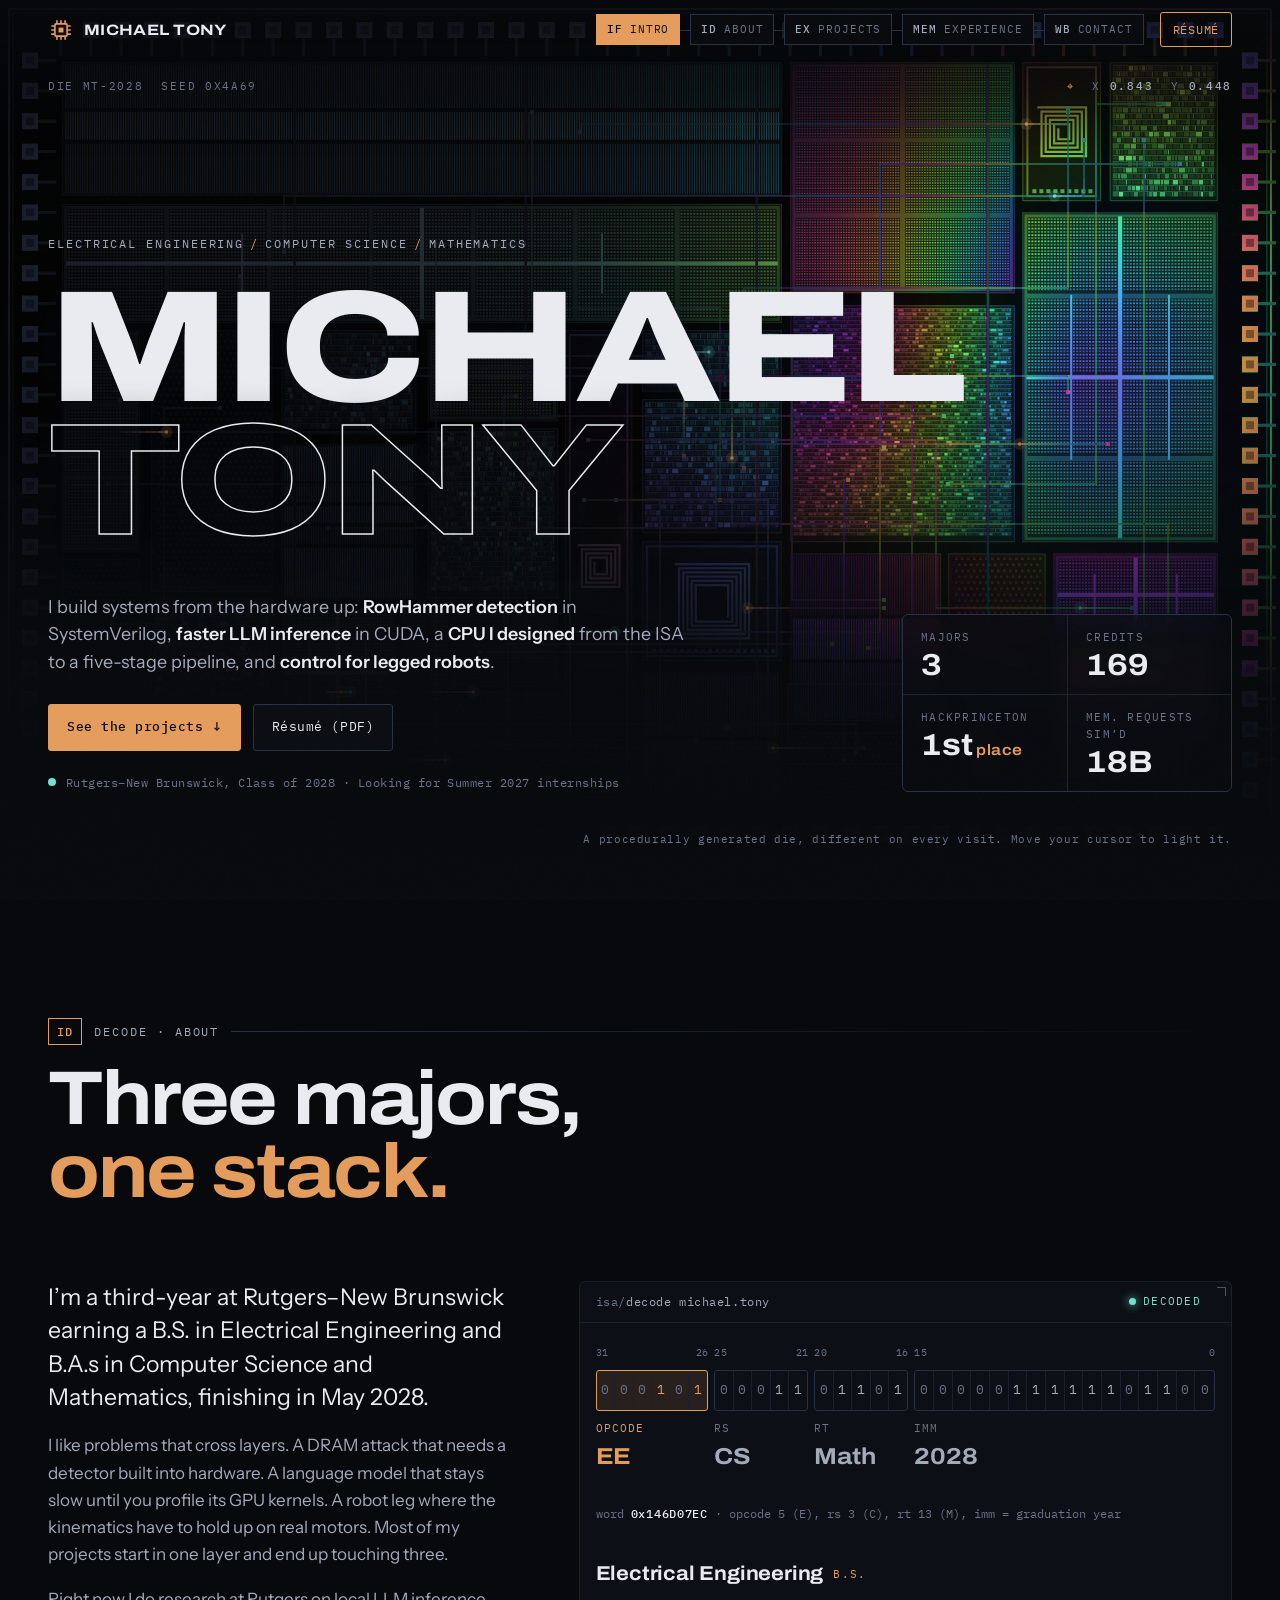
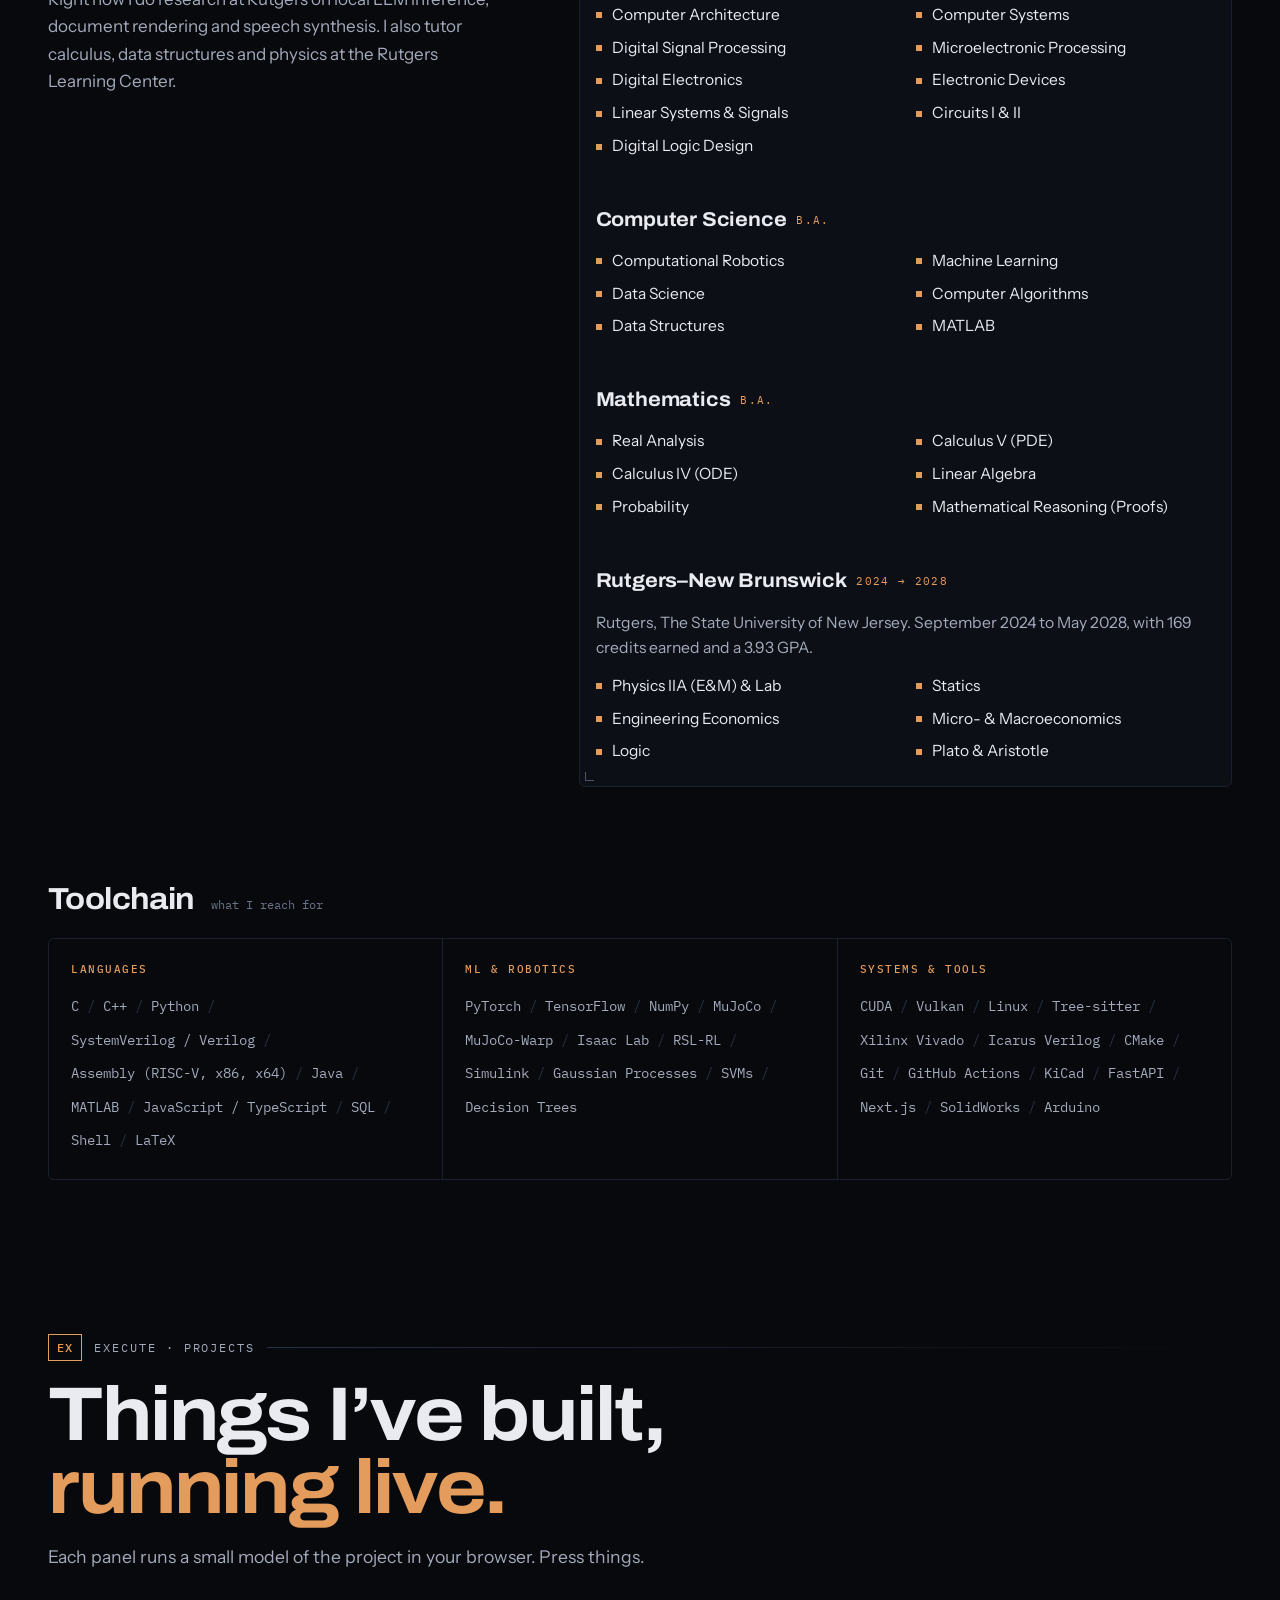
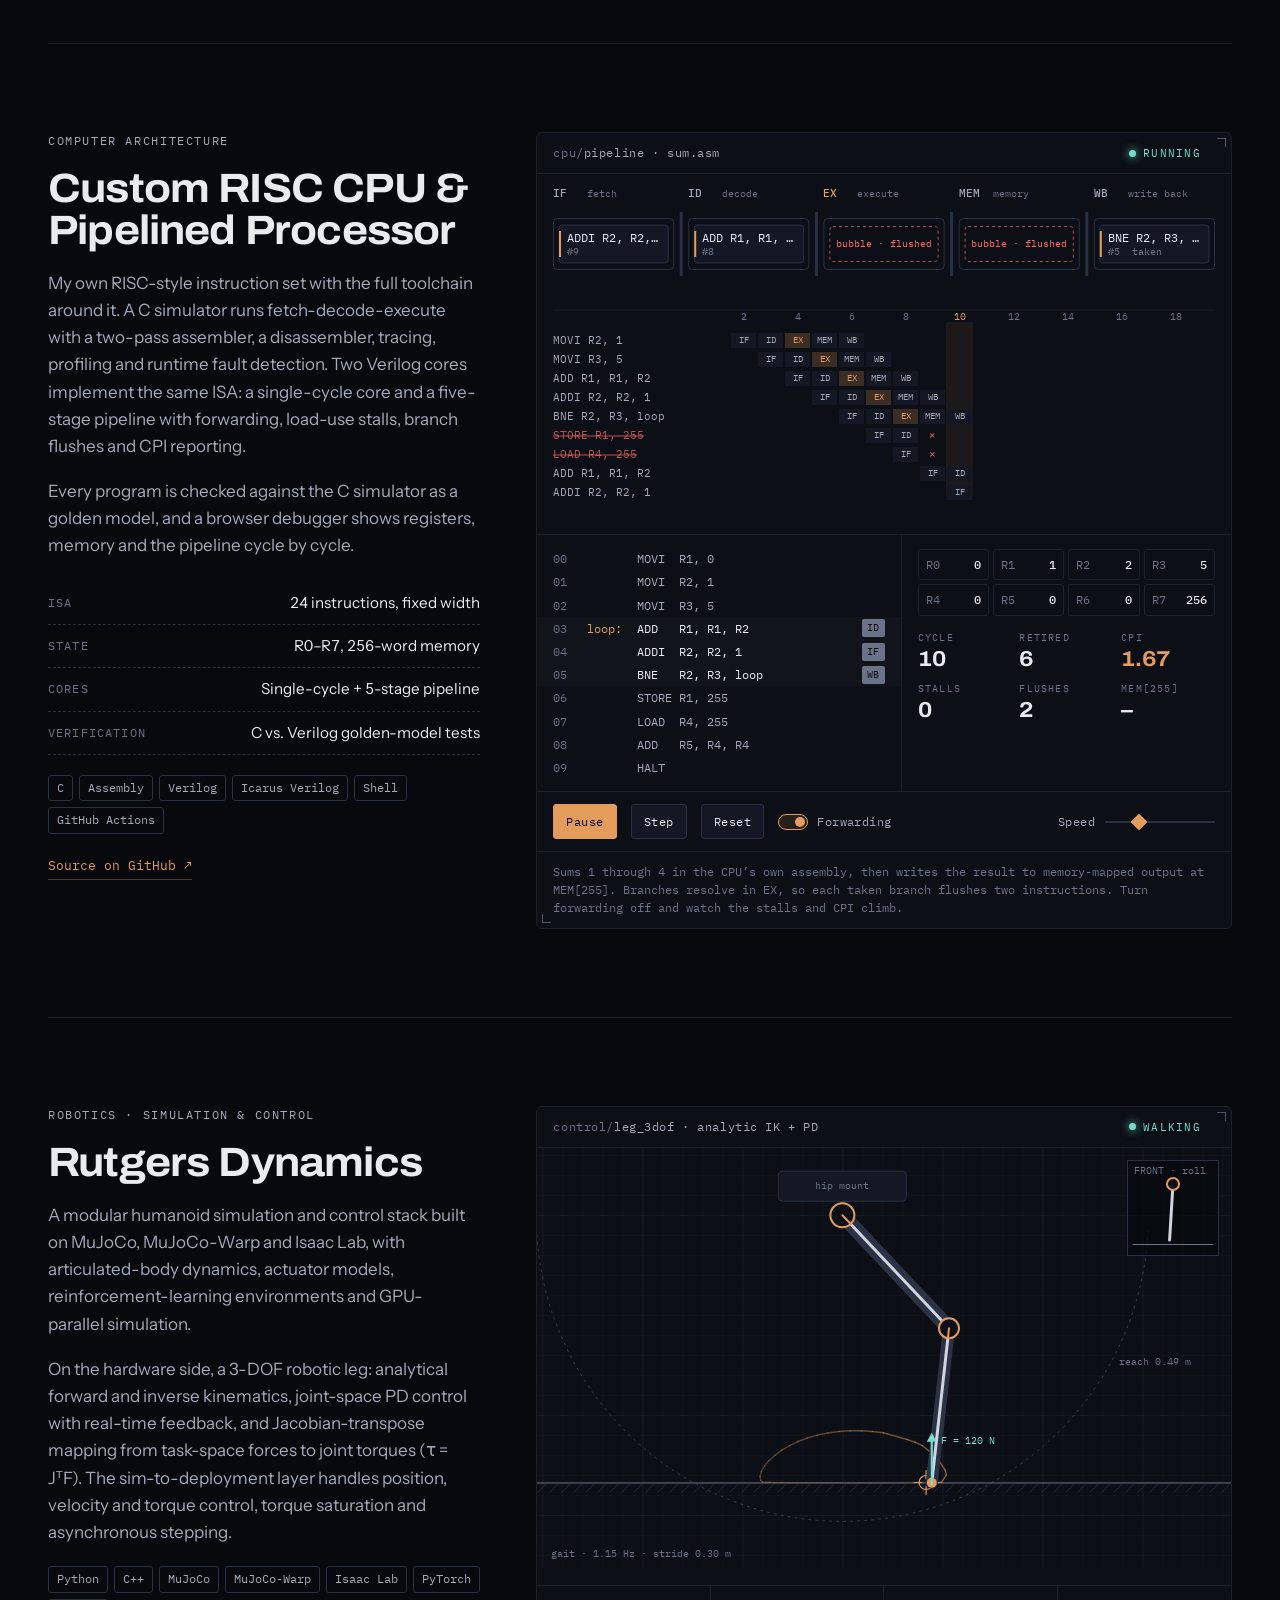
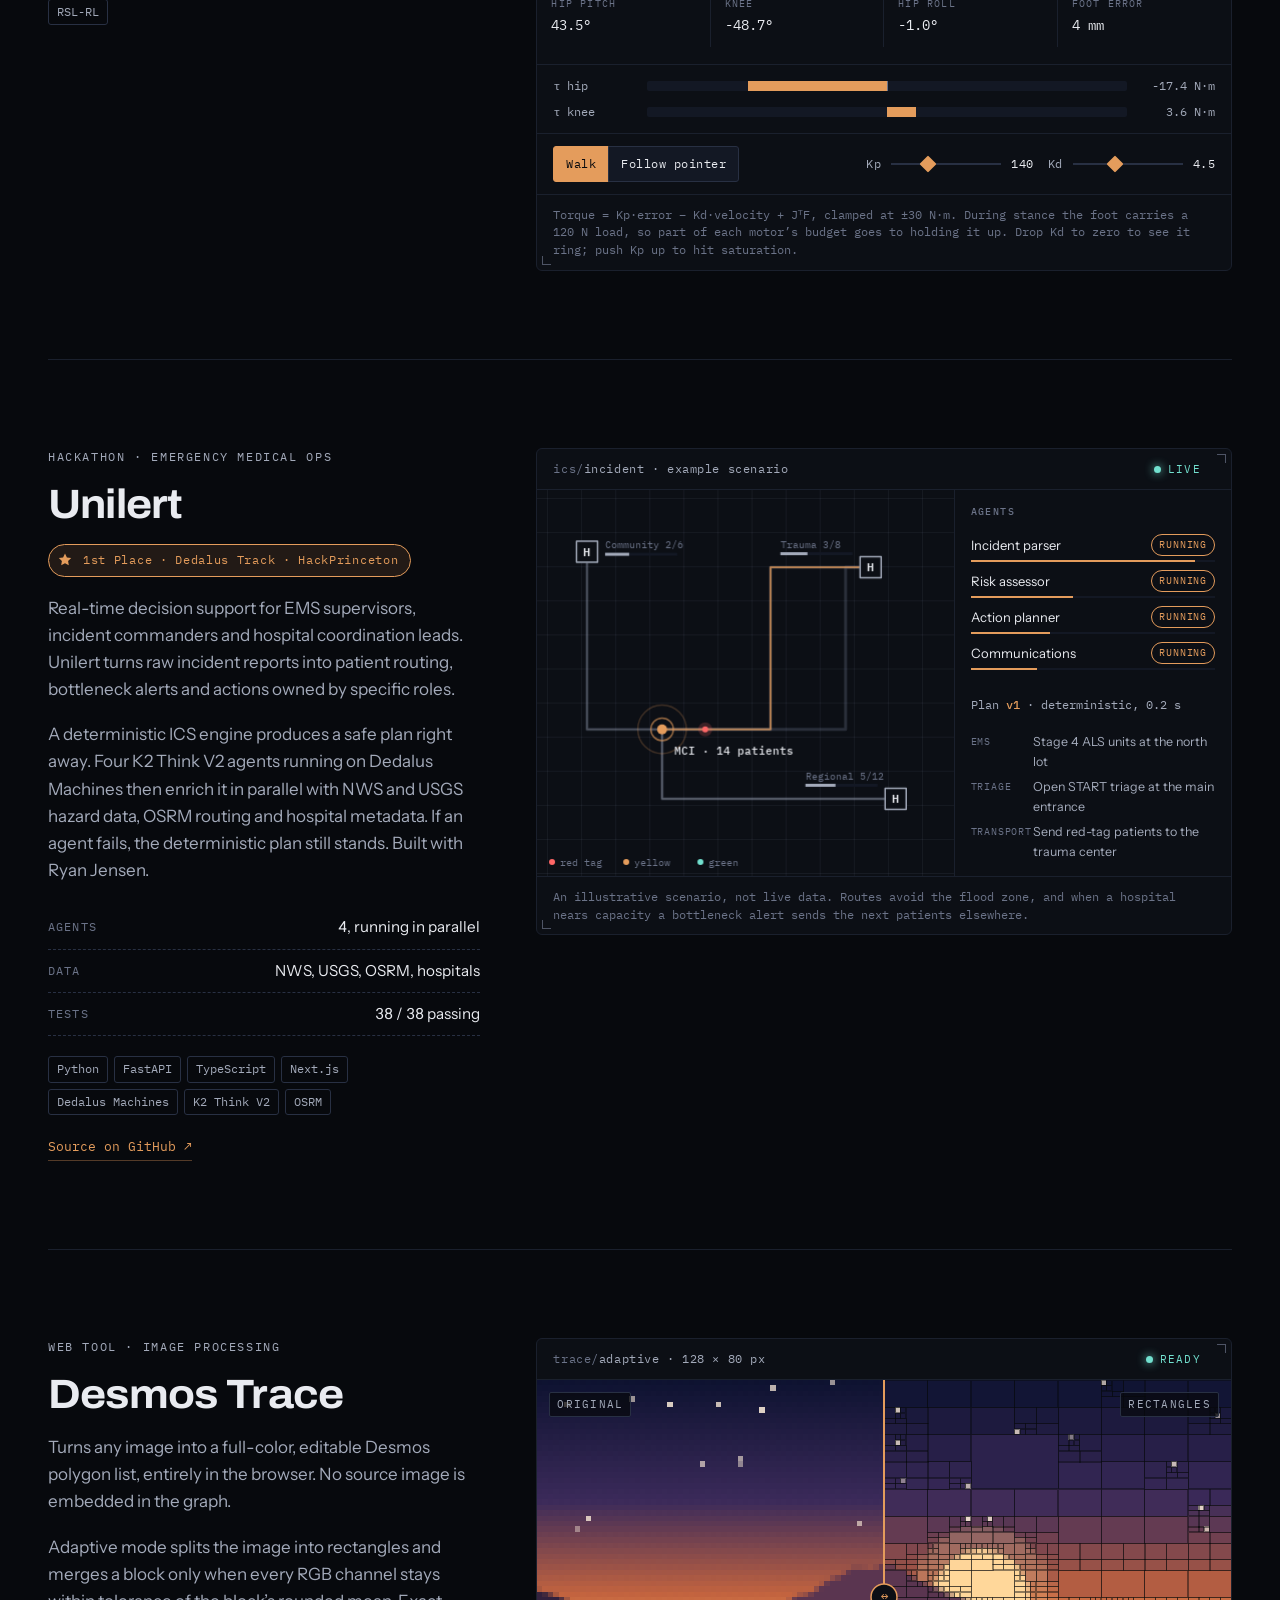
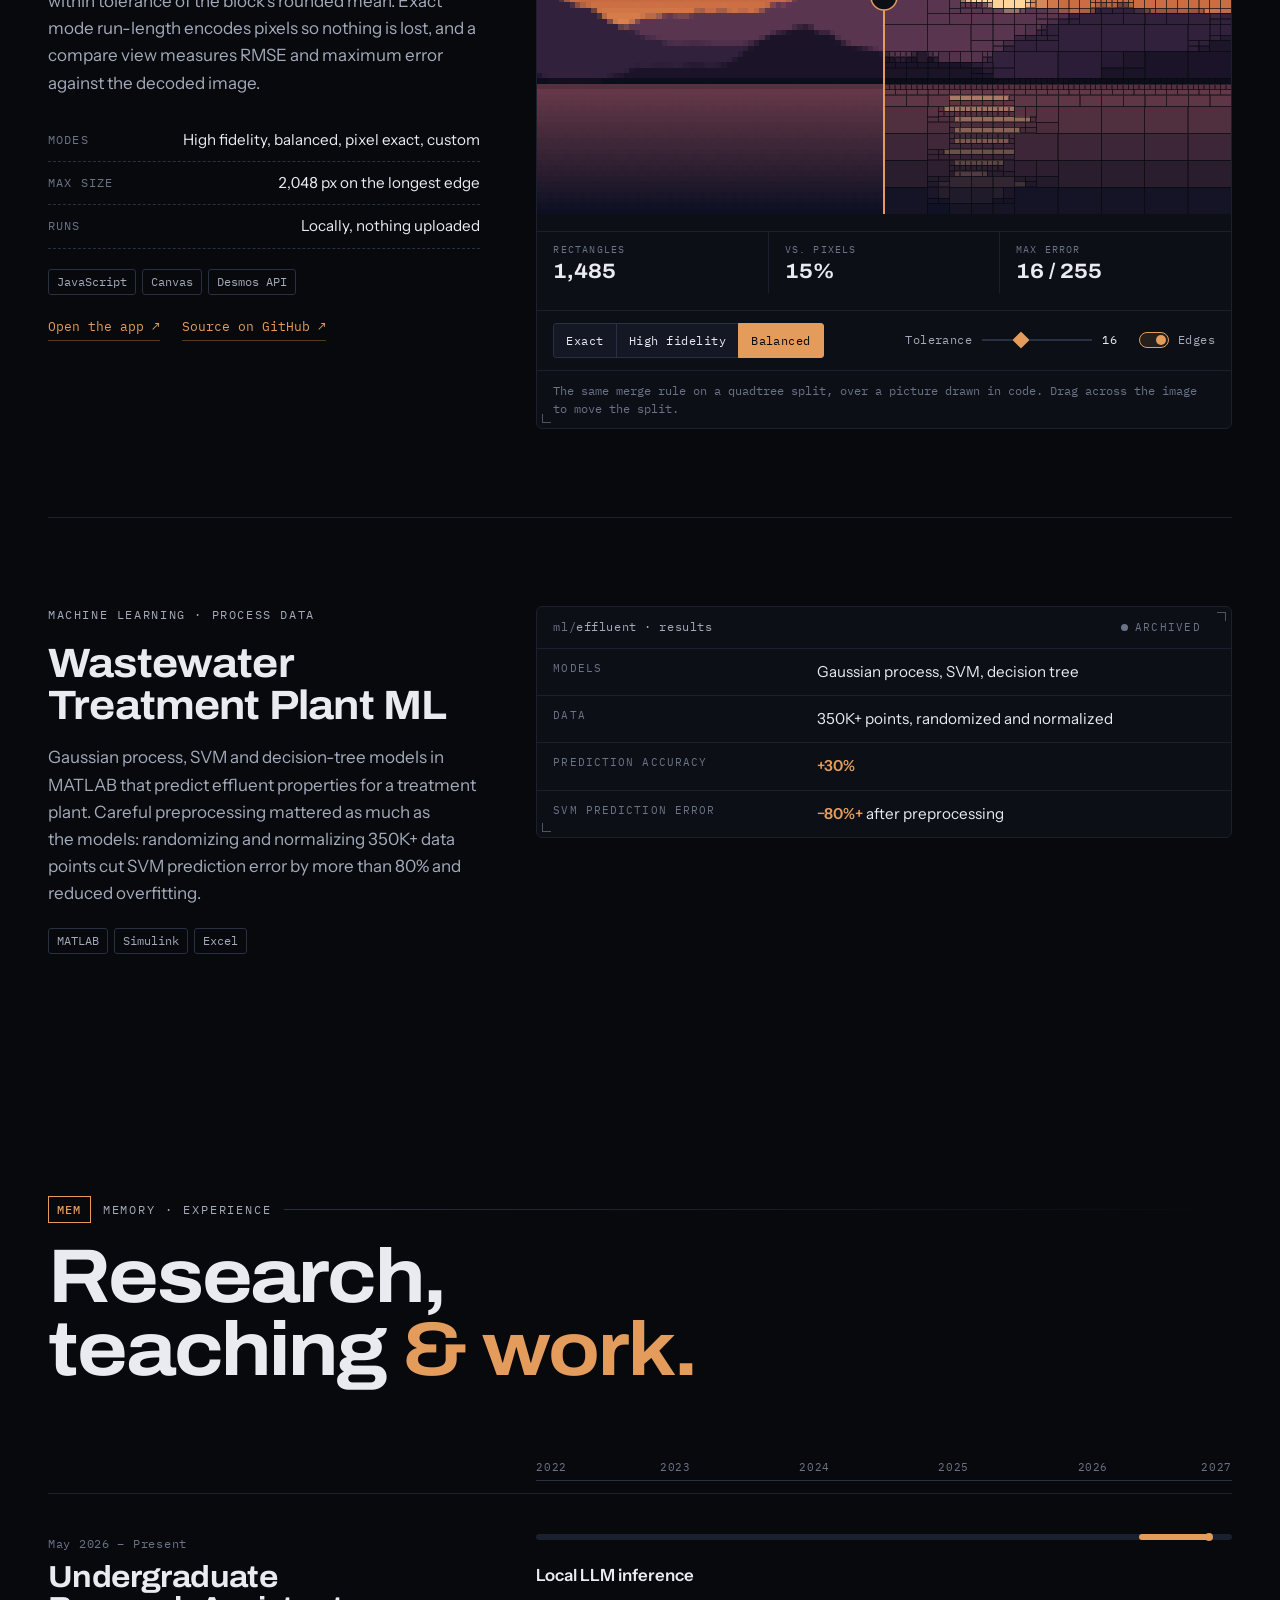
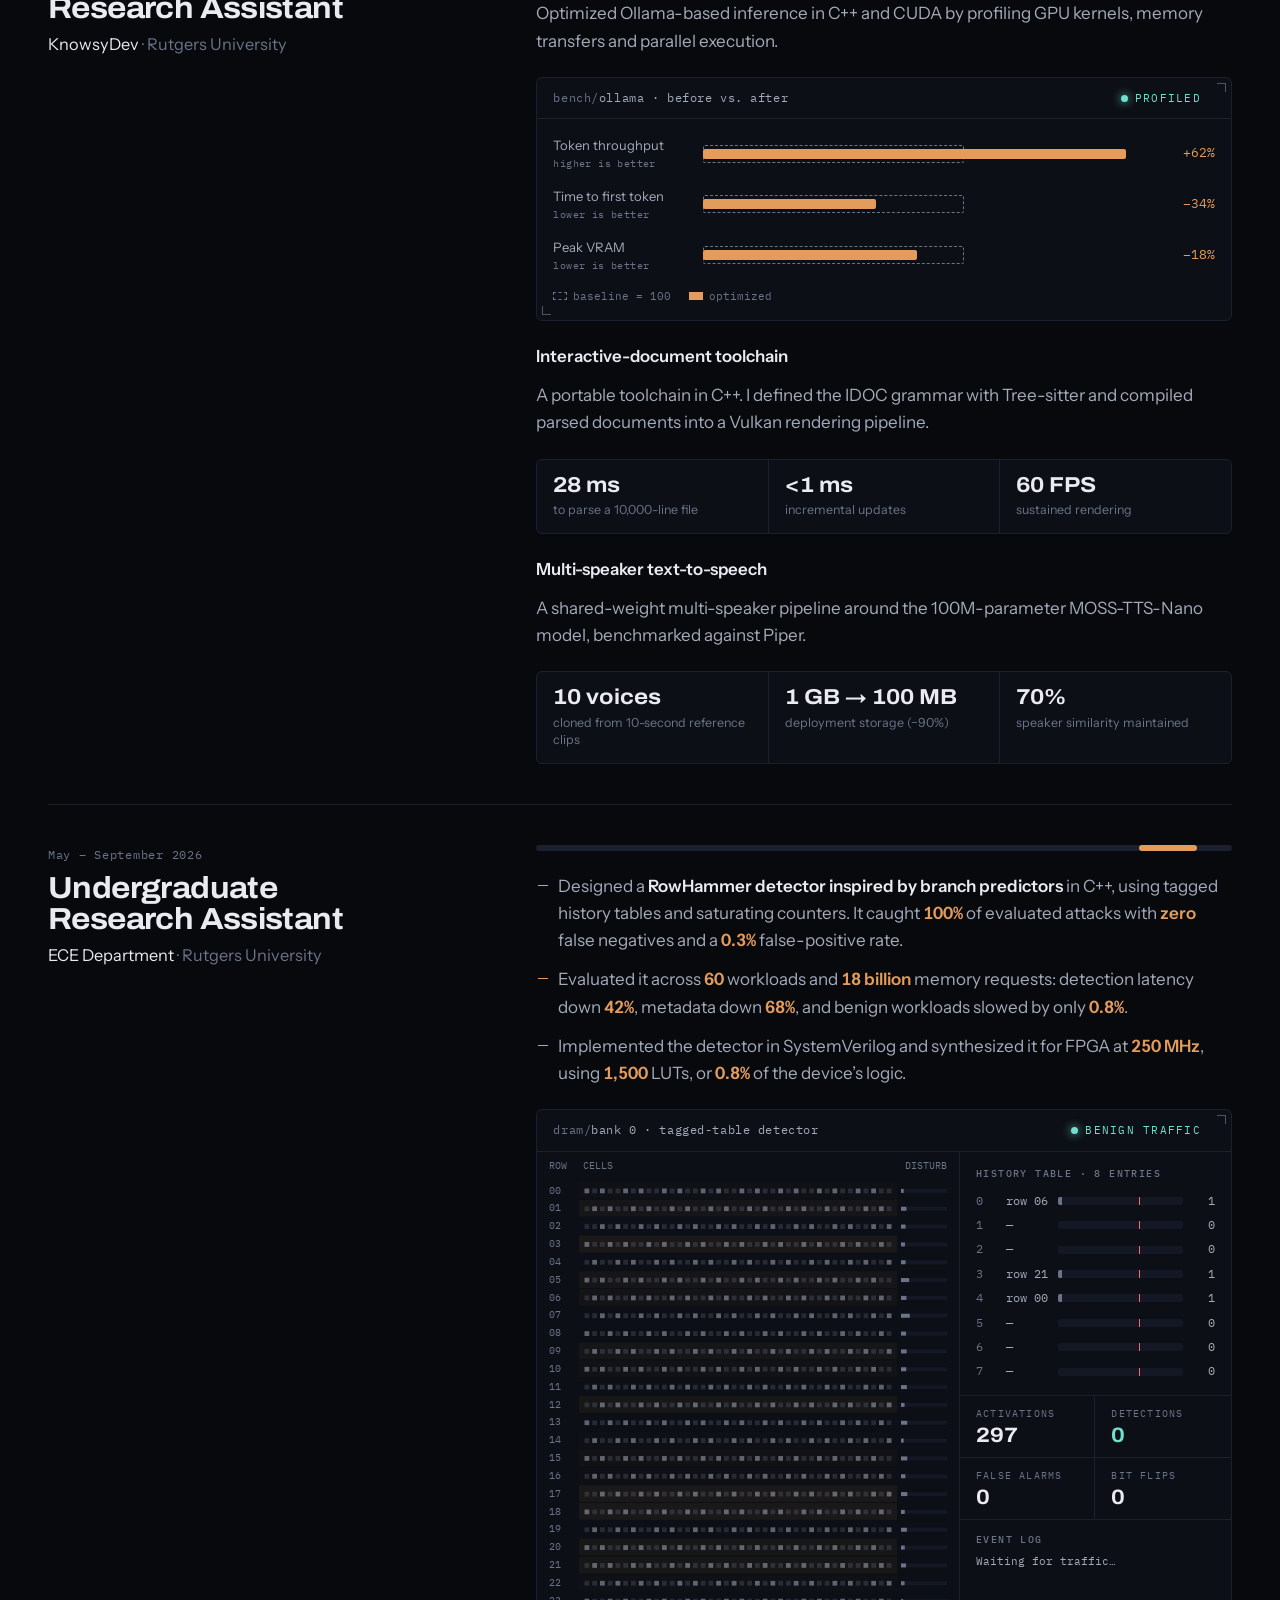
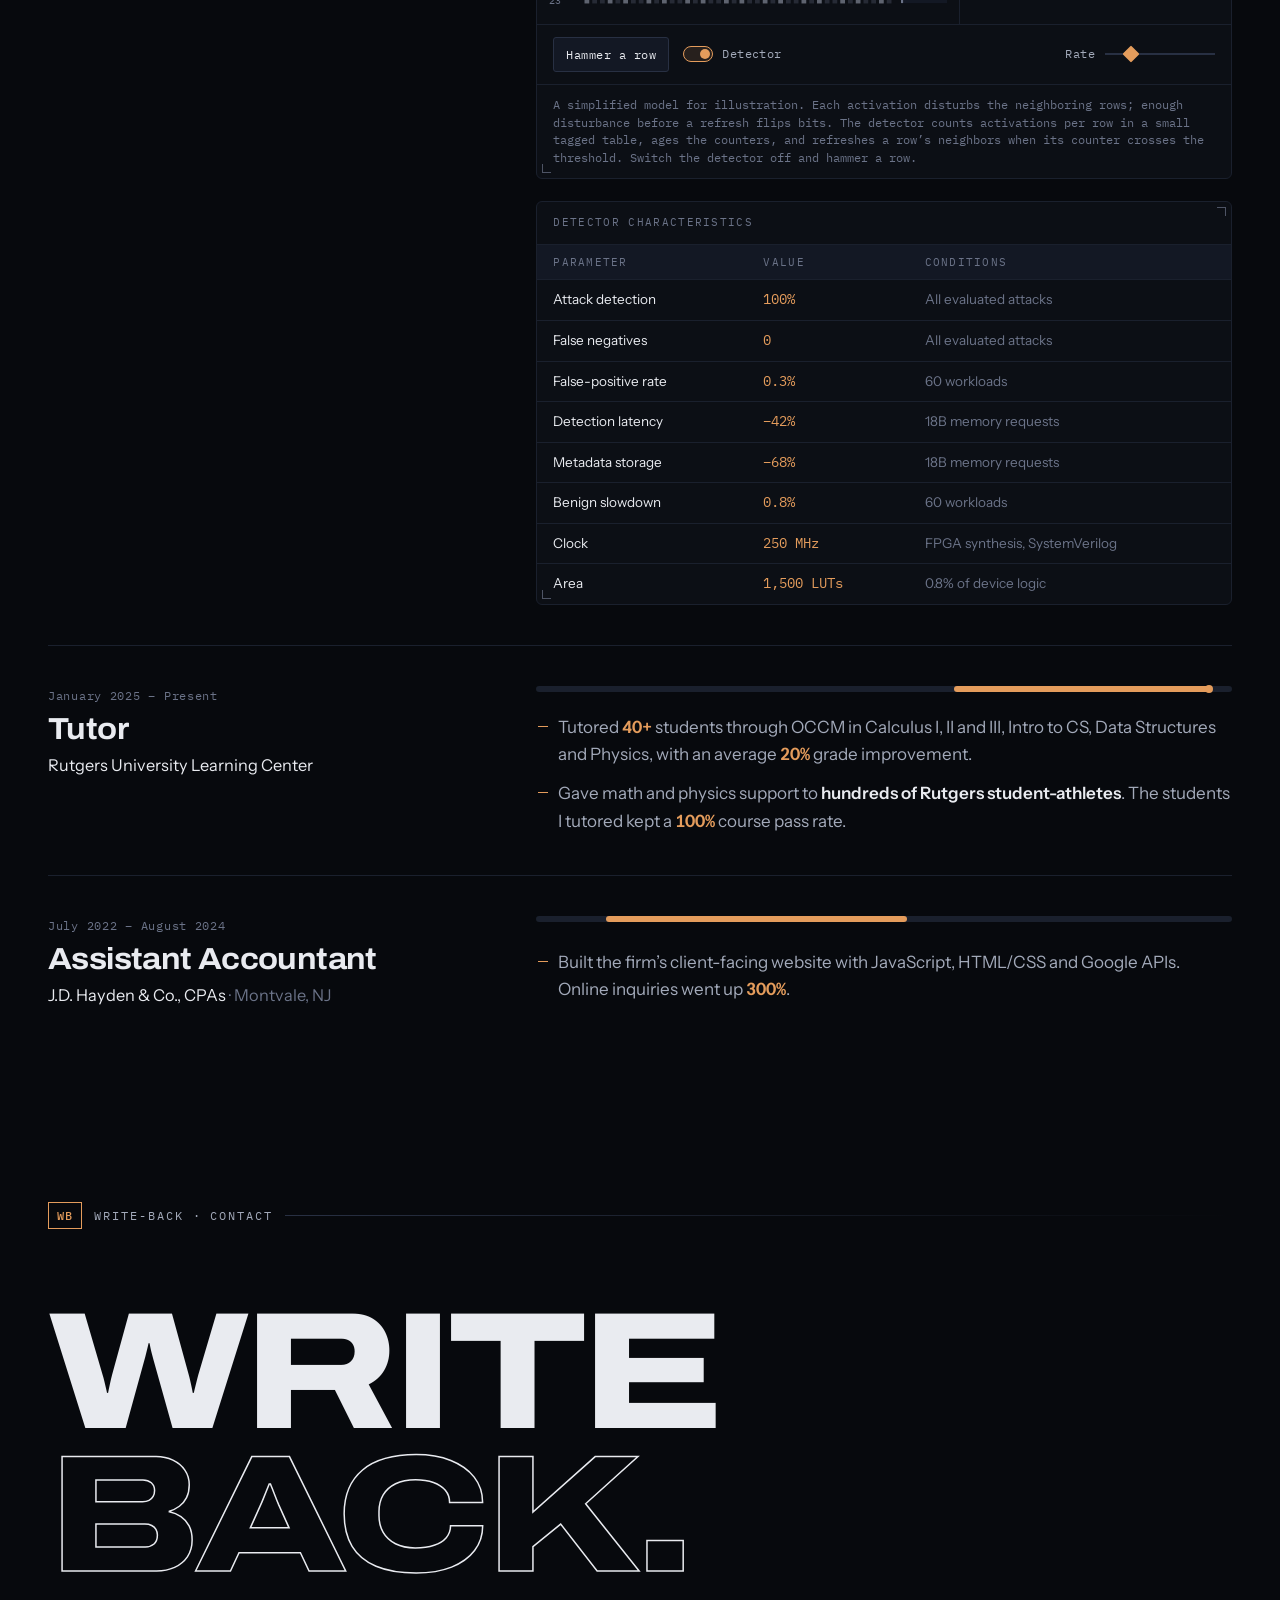
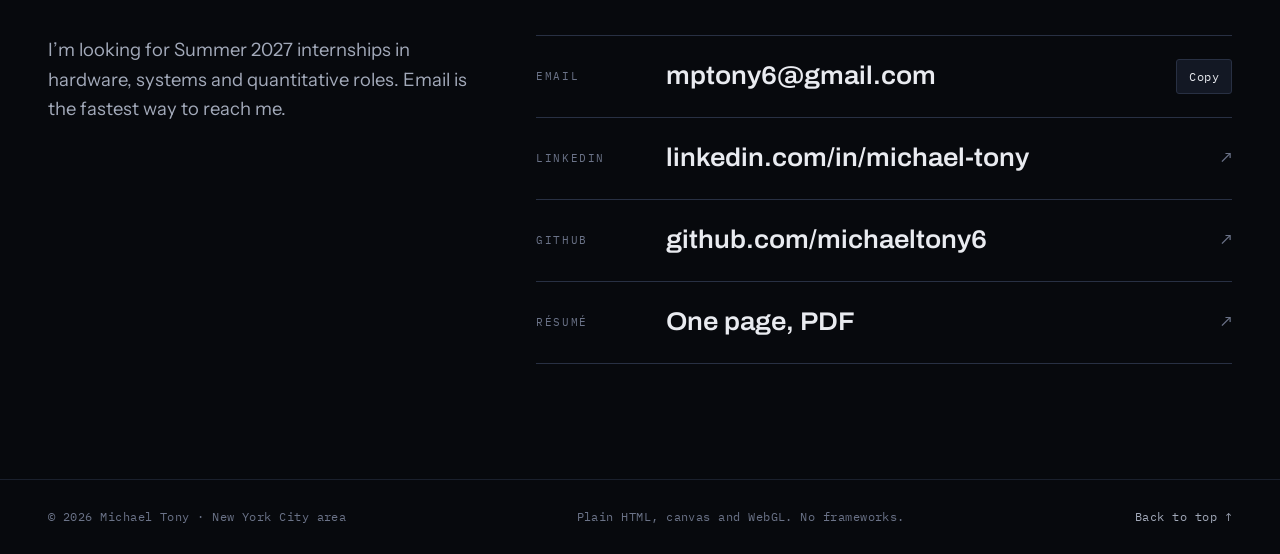
==== index.html @ 7f9f62dd "Personal project site Pipeline-themed portfolio with live in-browser demos: WebGL die-shot hero, fiv" ====
<!doctype html>
<html lang="en">
<head>
<meta charset="utf-8">
<meta name="viewport" content="width=device-width, initial-scale=1, viewport-fit=cover">
<title>Michael Tony</title>
<meta name="description" content="Michael Tony studies Electrical Engineering, Computer Science and Mathematics at Rutgers–New Brunswick. Hardware security, GPU inference, CPU design and robotics projects.">
<meta name="theme-color" content="#07090d">
<meta property="og:title" content="Michael Tony">
<meta property="og:description" content="EE + CS + Math at Rutgers–New Brunswick. Hardware, systems, ML and robotics projects, running live in the browser.">
<link rel="icon" href="data:image/svg+xml,%3Csvg xmlns='http://www.w3.org/2000/svg' viewBox='0 0 32 32'%3E%3Crect width='32' height='32' rx='6' fill='%2307090d'/%3E%3Cpath d='M4 11h4M4 16h4M4 21h4M24 11h4M24 16h4M24 21h4M11 4v4M16 4v4M21 4v4M11 24v4M16 24v4M21 24v4' stroke='%23e49c5c' stroke-width='2'/%3E%3Crect x='8.5' y='8.5' width='15' height='15' rx='1.5' fill='none' stroke='%23e49c5c' stroke-width='2'/%3E%3Crect x='13' y='13' width='6' height='6' fill='%23e49c5c'/%3E%3C/svg%3E">
<link rel="preconnect" href="https://fonts.googleapis.com">
<link rel="preconnect" href="https://fonts.gstatic.com" crossorigin>
<link rel="stylesheet" href="https://fonts.googleapis.com/css2?family=Archivo:wdth,wght@62..125,100..900&family=IBM+Plex+Mono:wght@400;500&family=Instrument+Sans:wght@400..700&display=swap">
<link rel="stylesheet" href="css/site.css">
</head>
<body>
<a class="skip" href="#main">Skip to content</a>

<header class="nav" id="nav">
  <a class="brand" href="#fetch" aria-label="Michael Tony, back to top">
    <svg viewBox="0 0 32 32" aria-hidden="true"><path d="M4 11h4M4 16h4M4 21h4M24 11h4M24 16h4M24 21h4M11 4v4M16 4v4M21 4v4M11 24v4M16 24v4M21 24v4" stroke="#e49c5c" stroke-width="2"/><rect x="8.5" y="8.5" width="15" height="15" rx="1.5" fill="none" stroke="#e49c5c" stroke-width="2"/><rect x="13" y="13" width="6" height="6" fill="#e49c5c"/></svg>
    <span class="brand-name">Michael Tony</span>
  </a>
  <nav class="stages" aria-label="Sections">
    <a href="#fetch" data-stage="0" class="is-active" aria-current="true"><b>IF</b><span>Intro</span></a>
    <a href="#decode" data-stage="1"><b>ID</b><span>About</span></a>
    <a href="#execute" data-stage="2"><b>EX</b><span>Projects</span></a>
    <a href="#memory" data-stage="3"><b>MEM</b><span>Experience</span></a>
    <a href="#writeback" data-stage="4"><b>WB</b><span>Contact</span></a>
  </nav>
  <a class="nav-cta" href="Michael-Tony-Resume.pdf" target="_blank" rel="noopener">Résumé</a>
  <div class="nav-progress" aria-hidden="true"><i id="nav-progress"></i></div>
</header>

<main id="main">

<!-- ════════════════ IF · Fetch ════════════════ -->
<section class="hero" id="fetch" data-stage="0" aria-label="Introduction">
  <canvas class="die" id="die" aria-hidden="true"></canvas>
  <canvas class="die-pulses" id="die-pulses" aria-hidden="true"></canvas>
  <div class="hero-scrim" aria-hidden="true"></div>

  <div class="hud hud-tl" aria-hidden="true"><span>Die MT-2028</span><span id="hud-seed">Seed 0x0000</span></div>
  <div class="hud hud-tr" aria-hidden="true"><span class="reticle">⌖</span><span>X <b id="hud-x">0.500</b></span><span>Y <b id="hud-y">0.500</b></span></div>

  <div class="hero-inner">
    <div>
      <p class="eyebrow">Electrical Engineering<span class="sep">/</span>Computer Science<span class="sep">/</span>Mathematics</p>
      <h1 class="hero-name" id="hero-name" aria-label="Michael Tony"><span aria-hidden="true">Michael</span><span aria-hidden="true">Tony</span></h1>
      <p class="hero-lede">I build systems from the hardware up: <strong>RowHammer detection</strong> in SystemVerilog, <strong>faster LLM inference</strong> in CUDA, a <strong>CPU I designed</strong> from the ISA to a five-stage pipeline, and <strong>control for legged robots</strong>.</p>
      <div class="hero-actions">
        <a class="btn btn-primary" href="#execute">See the projects <span class="arrow" aria-hidden="true">↓</span></a>
        <a class="btn" href="Michael-Tony-Resume.pdf" target="_blank" rel="noopener">Résumé (PDF)</a>
      </div>
      <p class="hero-status"><i aria-hidden="true"></i>Rutgers–New Brunswick, Class of 2028 · Looking for Summer 2027 internships</p>
    </div>
    <dl class="hero-spec">
      <div><dt>Majors</dt><dd>3</dd></div>
      <div><dt>Credits</dt><dd>169</dd></div>
      <div><dt>HackPrinceton</dt><dd>1st<small>place</small></dd></div>
      <div><dt>Mem. requests sim’d</dt><dd>18B</dd></div>
    </dl>
  </div>
  <p class="hero-caption">A procedurally generated die, different on every visit. Move your cursor to light it.</p>
</section>

<!-- ════════════════ ID · Decode ════════════════ -->
<section class="section" id="decode" data-stage="1">
  <div class="wrap">
    <header class="section-head">
      <p class="stage-tag"><b>ID</b> Decode · About<span class="rule" aria-hidden="true"></span></p>
      <h2 class="reveal">Three majors, <em>one stack.</em></h2>
    </header>

    <div class="about-grid">
      <div class="about-copy reveal">
        <p class="lead">I’m a third-year at Rutgers–New Brunswick earning a B.S. in Electrical Engineering and B.A.s in Computer Science and Mathematics, finishing in May 2028.</p>
        <p>I like problems that cross layers. A DRAM attack that needs a detector built into hardware. A language model that stays slow until you profile its GPU kernels. A robot leg where the kinematics have to hold up on real motors. Most of my projects start in one layer and end up touching three.</p>
        <p>Right now I do research at Rutgers on local LLM inference, document rendering and speech synthesis. I also tutor calculus, data structures and physics at the Rutgers Learning Center.</p>
      </div>

      <div class="bench decoder reveal" id="decoder">
        <div class="bench-head"><span><span class="path">isa/</span>decode michael.tony</span><span class="led on">Decoded</span></div>
        <div class="dec-word" role="group" aria-label="Instruction fields. Pick one to see its coursework.">
          <button class="dec-field" type="button" aria-pressed="true" aria-controls="dec-ee" data-panel="dec-ee">
            <span class="dec-range"><span>31</span><span>26</span></span>
            <span class="dec-bits" aria-hidden="true"><i>0</i><i>0</i><i>0</i><i class="one">1</i><i>0</i><i class="one">1</i></span>
            <span class="dec-name">opcode<b>EE</b></span>
          </button>
          <button class="dec-field" type="button" aria-pressed="false" aria-controls="dec-cs" data-panel="dec-cs">
            <span class="dec-range"><span>25</span><span>21</span></span>
            <span class="dec-bits" aria-hidden="true"><i>0</i><i>0</i><i>0</i><i class="one">1</i><i class="one">1</i></span>
            <span class="dec-name">rs<b>CS</b></span>
          </button>
          <button class="dec-field" type="button" aria-pressed="false" aria-controls="dec-math" data-panel="dec-math">
            <span class="dec-range"><span>20</span><span>16</span></span>
            <span class="dec-bits" aria-hidden="true"><i>0</i><i class="one">1</i><i class="one">1</i><i>0</i><i class="one">1</i></span>
            <span class="dec-name">rt<b>Math</b></span>
          </button>
          <button class="dec-field" type="button" aria-pressed="false" aria-controls="dec-imm" data-panel="dec-imm">
            <span class="dec-range"><span>15</span><span>0</span></span>
            <span class="dec-bits" aria-hidden="true"><i>0</i><i>0</i><i>0</i><i>0</i><i>0</i><i class="one">1</i><i class="one">1</i><i class="one">1</i><i class="one">1</i><i class="one">1</i><i class="one">1</i><i>0</i><i class="one">1</i><i class="one">1</i><i>0</i><i>0</i></span>
            <span class="dec-name">imm<b>2028</b></span>
          </button>
        </div>
        <p class="dec-hex">word <b>0x146D07EC</b> · opcode 5 (E), rs 3 (C), rt 13 (M), imm = graduation year</p>

        <div class="dec-panel" id="dec-ee">
          <h4>Electrical Engineering<span>B.S.</span></h4>
          <ul class="course-list">
            <li>Computer Architecture</li><li>Computer Systems</li><li>Digital Signal Processing</li><li>Microelectronic Processing</li><li>Digital Electronics</li><li>Electronic Devices</li><li>Linear Systems &amp; Signals</li><li>Circuits I &amp; II</li><li>Digital Logic Design</li>
          </ul>
        </div>
        <div class="dec-panel" id="dec-cs" hidden>
          <h4>Computer Science<span>B.A.</span></h4>
          <ul class="course-list">
            <li>Computational Robotics</li><li>Machine Learning</li><li>Data Science</li><li>Computer Algorithms</li><li>Data Structures</li><li>MATLAB</li>
          </ul>
        </div>
        <div class="dec-panel" id="dec-math" hidden>
          <h4>Mathematics<span>B.A.</span></h4>
          <ul class="course-list">
            <li>Real Analysis</li><li>Calculus V (PDE)</li><li>Calculus IV (ODE)</li><li>Linear Algebra</li><li>Probability</li><li>Mathematical Reasoning (Proofs)</li>
          </ul>
        </div>
        <div class="dec-panel" id="dec-imm" hidden>
          <h4>Rutgers–New Brunswick<span>2024 → 2028</span></h4>
          <p>Rutgers, The State University of New Jersey. September 2024 to May 2028, with 169 credits earned and a 3.93 GPA.</p>
          <ul class="course-list">
            <li>Physics IIA (E&amp;M) &amp; Lab</li><li>Statics</li><li>Engineering Economics</li><li>Micro- &amp; Macroeconomics</li><li>Logic</li><li>Plato &amp; Aristotle</li>
          </ul>
        </div>
      </div>
    </div>

    <div class="toolchain reveal">
      <div class="toolchain-head"><h3>Toolchain</h3><p>what I reach for</p></div>
      <div class="tool-grid">
        <div class="tool-col">
          <h4>Languages</h4>
          <ul class="tool-list"><li>C</li><li>C++</li><li>Python</li><li>SystemVerilog / Verilog</li><li>Assembly (RISC-V, x86, x64)</li><li>Java</li><li>MATLAB</li><li>JavaScript / TypeScript</li><li>SQL</li><li>Shell</li><li>LaTeX</li></ul>
        </div>
        <div class="tool-col">
          <h4>ML &amp; Robotics</h4>
          <ul class="tool-list"><li>PyTorch</li><li>TensorFlow</li><li>NumPy</li><li>MuJoCo</li><li>MuJoCo-Warp</li><li>Isaac Lab</li><li>RSL-RL</li><li>Simulink</li><li>Gaussian Processes</li><li>SVMs</li><li>Decision Trees</li></ul>
        </div>
        <div class="tool-col">
          <h4>Systems &amp; Tools</h4>
          <ul class="tool-list"><li>CUDA</li><li>Vulkan</li><li>Linux</li><li>Tree-sitter</li><li>Xilinx Vivado</li><li>Icarus Verilog</li><li>CMake</li><li>Git</li><li>GitHub Actions</li><li>KiCad</li><li>FastAPI</li><li>Next.js</li><li>SolidWorks</li><li>Arduino</li></ul>
        </div>
      </div>
    </div>
  </div>
</section>

<!-- ════════════════ EX · Execute ════════════════ -->
<section class="section" id="execute" data-stage="2">
  <div class="wrap">
    <header class="section-head">
      <p class="stage-tag"><b>EX</b> Execute · Projects<span class="rule" aria-hidden="true"></span></p>
      <h2 class="reveal">Things I’ve built, <em>running live.</em></h2>
      <p class="section-sub reveal">Each panel runs a small model of the project in your browser. Press things.</p>
    </header>

    <!-- CPU -->
    <article class="project" id="cpu">
      <div class="project-copy reveal">
        <p class="kicker">Computer architecture</p>
        <h3>Custom RISC CPU &amp; Pipelined Processor</h3>
        <p>My own RISC-style instruction set with the full toolchain around it. A C simulator runs fetch-decode-execute with a two-pass assembler, a disassembler, tracing, profiling and runtime fault detection. Two Verilog cores implement the same ISA: a single-cycle core and a five-stage pipeline with forwarding, load-use stalls, branch flushes and CPI reporting.</p>
        <p>Every program is checked against the C simulator as a golden model, and a browser debugger shows registers, memory and the pipeline cycle by cycle.</p>
        <ul class="facts">
          <li><span>ISA</span><span>24 instructions, fixed width</span></li>
          <li><span>State</span><span>R0–R7, 256-word memory</span></li>
          <li><span>Cores</span><span>Single-cycle + 5-stage pipeline</span></li>
          <li><span>Verification</span><span>C vs. Verilog golden-model tests</span></li>
        </ul>
        <ul class="stack"><li>C</li><li>Assembly</li><li>Verilog</li><li>Icarus Verilog</li><li>Shell</li><li>GitHub Actions</li></ul>
        <div class="links"><a class="link" href="https://github.com/michaeltony6/CPU-Sim" target="_blank" rel="noopener">Source on GitHub ↗</a></div>
      </div>

      <div class="bench cpu reveal" id="cpu-demo">
        <div class="bench-head"><span><span class="path">cpu/</span>pipeline · sum.asm</span><span class="led on" id="cpu-led">Running</span></div>
        <canvas class="cpu-canvas" id="cpu-canvas" role="img" aria-label="Animated five-stage pipeline (IF, ID, EX, MEM, WB) running the program listed below, with a cycle-by-cycle pipeline diagram."></canvas>
        <div class="cpu-side">
          <ol class="cpu-prog" id="cpu-prog" aria-label="Program">
            <li data-idx="0"><span class="addr">00</span><span class="lbl"></span><span>MOVI  R1, 0</span><span class="stg"></span></li>
            <li data-idx="1"><span class="addr">01</span><span class="lbl"></span><span>MOVI  R2, 1</span><span class="stg"></span></li>
            <li data-idx="2"><span class="addr">02</span><span class="lbl"></span><span>MOVI  R3, 5</span><span class="stg"></span></li>
            <li data-idx="3"><span class="addr">03</span><span class="lbl">loop:</span><span>ADD   R1, R1, R2</span><span class="stg"></span></li>
            <li data-idx="4"><span class="addr">04</span><span class="lbl"></span><span>ADDI  R2, R2, 1</span><span class="stg"></span></li>
            <li data-idx="5"><span class="addr">05</span><span class="lbl"></span><span>BNE   R2, R3, loop</span><span class="stg"></span></li>
            <li data-idx="6"><span class="addr">06</span><span class="lbl"></span><span>STORE R1, 255</span><span class="stg"></span></li>
            <li data-idx="7"><span class="addr">07</span><span class="lbl"></span><span>LOAD  R4, 255</span><span class="stg"></span></li>
            <li data-idx="8"><span class="addr">08</span><span class="lbl"></span><span>ADD   R5, R4, R4</span><span class="stg"></span></li>
            <li data-idx="9"><span class="addr">09</span><span class="lbl"></span><span>HALT</span><span class="stg"></span></li>
          </ol>
          <div class="cpu-state">
            <div class="regs" id="cpu-regs" aria-label="Register file">
              <div class="reg"><span>R0</span><b>0</b></div><div class="reg"><span>R1</span><b>0</b></div><div class="reg"><span>R2</span><b>0</b></div><div class="reg"><span>R3</span><b>0</b></div>
              <div class="reg"><span>R4</span><b>0</b></div><div class="reg"><span>R5</span><b>0</b></div><div class="reg"><span>R6</span><b>0</b></div><div class="reg"><span>R7</span><b>256</b></div>
            </div>
            <dl class="stats">
              <div><dt>Cycle</dt><dd id="cpu-cycle">0</dd></div>
              <div><dt>Retired</dt><dd id="cpu-retired">0</dd></div>
              <div><dt>CPI</dt><dd id="cpu-cpi" class="accent">–</dd></div>
              <div><dt>Stalls</dt><dd id="cpu-stalls">0</dd></div>
              <div><dt>Flushes</dt><dd id="cpu-flushes">0</dd></div>
              <div><dt>MEM[255]</dt><dd id="cpu-out">–</dd></div>
            </dl>
          </div>
        </div>
        <div class="bench-ctl">
          <button class="ctl" type="button" id="cpu-play" aria-pressed="true">Pause</button>
          <button class="ctl" type="button" id="cpu-step">Step</button>
          <button class="ctl" type="button" id="cpu-reset">Reset</button>
          <label class="switch"><input type="checkbox" id="cpu-fwd" checked><span class="track" aria-hidden="true"></span>Forwarding</label>
          <span class="spacer"></span>
          <label class="field" for="cpu-speed">Speed <input type="range" id="cpu-speed" min="1" max="8" value="3"></label>
        </div>
        <div class="bench-foot">Sums 1 through 4 in the CPU’s own assembly, then writes the result to memory-mapped output at MEM[255]. Branches resolve in EX, so each taken branch flushes two instructions. Turn forwarding off and watch the stalls and CPI climb.</div>
      </div>
    </article>

    <!-- Rutgers Dynamics -->
    <article class="project" id="robotics">
      <div class="project-copy reveal">
        <p class="kicker">Robotics · Simulation &amp; control</p>
        <h3>Rutgers Dynamics</h3>
        <p>A modular humanoid simulation and control stack built on MuJoCo, MuJoCo-Warp and Isaac Lab, with articulated-body dynamics, actuator models, reinforcement-learning environments and GPU-parallel simulation.</p>
        <p>On the hardware side, a 3-DOF robotic leg: analytical forward and inverse kinematics, joint-space PD control with real-time feedback, and Jacobian-transpose mapping from task-space forces to joint torques (τ = JᵀF). The sim-to-deployment layer handles position, velocity and torque control, torque saturation and asynchronous stepping.</p>
        <ul class="stack"><li>Python</li><li>C++</li><li>MuJoCo</li><li>MuJoCo-Warp</li><li>Isaac Lab</li><li>PyTorch</li><li>RSL-RL</li></ul>
      </div>

      <div class="bench leg reveal" id="leg-demo">
        <div class="bench-head"><span><span class="path">control/</span>leg_3dof · analytic IK + PD</span><span class="led on" id="leg-led">Walking</span></div>
        <canvas class="leg-canvas" id="leg-canvas" role="img" aria-label="A three-degree-of-freedom robot leg tracking a foot trajectory with inverse kinematics and PD control. Move the pointer over it to set the foot target."></canvas>
        <dl class="leg-readout">
          <div><dt>Hip pitch</dt><dd id="leg-hip">0.0°</dd></div>
          <div><dt>Knee</dt><dd id="leg-knee">0.0°</dd></div>
          <div><dt>Hip roll</dt><dd id="leg-roll">0.0°</dd></div>
          <div><dt>Foot error</dt><dd id="leg-err">0 mm</dd></div>
        </dl>
        <div class="torques" aria-label="Commanded joint torques">
          <div class="torque" id="tau-hip"><span>τ hip</span><span class="bar"><i></i></span><span class="val">0.0 N·m</span></div>
          <div class="torque" id="tau-knee"><span>τ knee</span><span class="bar"><i></i></span><span class="val">0.0 N·m</span></div>
        </div>
        <div class="bench-ctl">
          <div class="ctl-group" role="group" aria-label="Foot target">
            <button class="ctl" type="button" id="leg-walk" aria-pressed="true">Walk</button>
            <button class="ctl" type="button" id="leg-follow" aria-pressed="false">Follow pointer</button>
          </div>
          <span class="spacer"></span>
          <label class="field" for="leg-kp">Kp <input type="range" id="leg-kp" min="20" max="400" value="140"><output id="leg-kp-v">140</output></label>
          <label class="field" for="leg-kd">Kd <input type="range" id="leg-kd" min="0" max="120" value="45"><output id="leg-kd-v">4.5</output></label>
        </div>
        <div class="bench-foot">Torque = Kp·error − Kd·velocity + JᵀF, clamped at ±30 N·m. During stance the foot carries a 120 N load, so part of each motor’s budget goes to holding it up. Drop Kd to zero to see it ring; push Kp up to hit saturation.</div>
      </div>
    </article>

    <!-- Unilert -->
    <article class="project" id="unilert">
      <div class="project-copy reveal">
        <p class="kicker">Hackathon · Emergency medical ops</p>
        <h3>Unilert</h3>
        <span class="award"><svg viewBox="0 0 16 16" aria-hidden="true"><path d="M8 1.5l1.9 3.9 4.3.6-3.1 3 .7 4.3L8 11.3l-3.8 2 .7-4.3-3.1-3 4.3-.6z" fill="currentColor"/></svg>1st Place · Dedalus Track · HackPrinceton</span>
        <p>Real-time decision support for EMS supervisors, incident commanders and hospital coordination leads. Unilert turns raw incident reports into patient routing, bottleneck alerts and actions owned by specific roles.</p>
        <p>A deterministic ICS engine produces a safe plan right away. Four K2 Think V2 agents running on Dedalus Machines then enrich it in parallel with NWS and USGS hazard data, OSRM routing and hospital metadata. If an agent fails, the deterministic plan still stands. Built with Ryan Jensen.</p>
        <ul class="facts">
          <li><span>Agents</span><span>4, running in parallel</span></li>
          <li><span>Data</span><span>NWS, USGS, OSRM, hospitals</span></li>
          <li><span>Tests</span><span>38 / 38 passing</span></li>
        </ul>
        <ul class="stack"><li>Python</li><li>FastAPI</li><li>TypeScript</li><li>Next.js</li><li>Dedalus Machines</li><li>K2 Think V2</li><li>OSRM</li></ul>
        <div class="links"><a class="link" href="https://github.com/RyanAJensen/Unilert" target="_blank" rel="noopener">Source on GitHub ↗</a></div>
      </div>

      <div class="bench reveal" id="un-demo">
        <div class="bench-head"><span><span class="path">ics/</span>incident · example scenario</span><span class="led on" id="un-led">Live</span></div>
        <div class="un-body">
          <div class="un-map"><canvas class="un-canvas" id="un-canvas" role="img" aria-label="Animated map: ambulances route patients from an incident to three hospitals while avoiding a flood zone."></canvas></div>
          <div class="un-side">
            <h5>Agents</h5>
            <div class="agents" id="un-agents">
              <div class="agent"><span class="name">Incident parser</span><span class="pill">queued</span><span class="prog"><i></i></span></div>
              <div class="agent"><span class="name">Risk assessor</span><span class="pill">queued</span><span class="prog"><i></i></span></div>
              <div class="agent"><span class="name">Action planner</span><span class="pill">queued</span><span class="prog"><i></i></span></div>
              <div class="agent"><span class="name">Communications</span><span class="pill">queued</span><span class="prog"><i></i></span></div>
            </div>
            <div class="plan">
              <p class="plan-v mono" id="un-plan-v">Plan <b>v1</b> · deterministic</p>
              <ol id="un-plan">
                <li><span>EMS</span>Stage 4 ALS units at the north lot</li>
                <li><span>Triage</span>Open START triage at the main entrance</li>
                <li><span>Transport</span>Send red-tag patients to the trauma center</li>
              </ol>
            </div>
          </div>
        </div>
        <div class="bench-foot">An illustrative scenario, not live data. Routes avoid the flood zone, and when a hospital nears capacity a bottleneck alert sends the next patients elsewhere.</div>
      </div>
    </article>

    <!-- Desmos Trace -->
    <article class="project" id="trace">
      <div class="project-copy reveal">
        <p class="kicker">Web tool · Image processing</p>
        <h3>Desmos Trace</h3>
        <p>Turns any image into a full-color, editable Desmos polygon list, entirely in the browser. No source image is embedded in the graph.</p>
        <p>Adaptive mode splits the image into rectangles and merges a block only when every RGB channel stays within tolerance of the block’s rounded mean. Exact mode run-length encodes pixels so nothing is lost, and a compare view measures RMSE and maximum error against the decoded image.</p>
        <ul class="facts">
          <li><span>Modes</span><span>High fidelity, balanced, pixel exact, custom</span></li>
          <li><span>Max size</span><span>2,048 px on the longest edge</span></li>
          <li><span>Runs</span><span>Locally, nothing uploaded</span></li>
        </ul>
        <ul class="stack"><li>JavaScript</li><li>Canvas</li><li>Desmos API</li></ul>
        <div class="links">
          <a class="link" href="https://michaeltony6.github.io/desmos-trace/" target="_blank" rel="noopener">Open the app ↗</a>
          <a class="link" href="https://github.com/michaeltony6/desmos-trace" target="_blank" rel="noopener">Source on GitHub ↗</a>
        </div>
      </div>

      <div class="bench reveal" id="tr-demo">
        <div class="bench-head"><span><span class="path">trace/</span>adaptive · 128 × 80 px</span><span class="led on">Ready</span></div>
        <div class="tr-stage">
          <canvas class="tr-canvas" id="tr-canvas" role="img" aria-label="Split view: the original picture on the left and its rectangle reconstruction on the right. Drag to move the split."></canvas>
          <span class="tr-tag l">Original</span><span class="tr-tag r">Rectangles</span>
        </div>
        <dl class="tr-stats">
          <div><dt>Rectangles</dt><dd id="tr-rects">0</dd></div>
          <div><dt>vs. pixels</dt><dd id="tr-ratio">0%</dd></div>
          <div><dt>Max error</dt><dd id="tr-err">0</dd></div>
        </dl>
        <div class="bench-ctl">
          <div class="ctl-group" role="group" aria-label="Precision preset">
            <button class="ctl" type="button" data-tol="0" aria-pressed="false">Exact</button>
            <button class="ctl" type="button" data-tol="4" aria-pressed="false">High fidelity</button>
            <button class="ctl" type="button" data-tol="16" aria-pressed="true">Balanced</button>
          </div>
          <span class="spacer"></span>
          <label class="field" for="tr-tol">Tolerance <input type="range" id="tr-tol" min="0" max="48" value="16"><output id="tr-tol-v">16</output></label>
          <label class="switch"><input type="checkbox" id="tr-edges" checked><span class="track" aria-hidden="true"></span>Edges</label>
        </div>
        <div class="bench-foot">The same merge rule on a quadtree split, over a picture drawn in code. Drag across the image to move the split.</div>
      </div>
    </article>

    <!-- Wastewater -->
    <article class="project" id="wastewater">
      <div class="project-copy reveal">
        <p class="kicker">Machine learning · Process data</p>
        <h3>Wastewater Treatment Plant ML</h3>
        <p>Gaussian process, SVM and decision-tree models in MATLAB that predict effluent properties for a treatment plant. Careful preprocessing mattered as much as the models: randomizing and normalizing 350K+ data points cut SVM prediction error by more than 80% and reduced overfitting.</p>
        <ul class="stack"><li>MATLAB</li><li>Simulink</li><li>Excel</li></ul>
      </div>
      <div class="bench reveal">
        <div class="bench-head"><span><span class="path">ml/</span>effluent · results</span><span class="led">Archived</span></div>
        <table class="spec-table">
          <tbody>
            <tr><th scope="row">Models</th><td>Gaussian process, SVM, decision tree</td></tr>
            <tr><th scope="row">Data</th><td>350K+ points, randomized and normalized</td></tr>
            <tr><th scope="row">Prediction accuracy</th><td><b>+30%</b></td></tr>
            <tr><th scope="row">SVM prediction error</th><td><b>−80%+</b> after preprocessing</td></tr>
          </tbody>
        </table>
      </div>
    </article>
  </div>
</section>

<!-- ════════════════ MEM · Memory ════════════════ -->
<section class="section" id="memory" data-stage="3">
  <div class="wrap">
    <header class="section-head">
      <p class="stage-tag"><b>MEM</b> Memory · Experience<span class="rule" aria-hidden="true"></span></p>
      <h2 class="reveal">Research, teaching <em>&amp; work.</em></h2>
    </header>

    <div class="timeline">
      <div class="axis-wrap" aria-hidden="true">
        <div class="axis"><span style="left:0%">2022</span><span style="left:20%">2023</span><span style="left:40%">2024</span><span style="left:60%">2025</span><span style="left:80%">2026</span><span style="left:100%">2027</span></div>
      </div>

      <!-- KnowsyDev -->
      <article class="role">
        <div class="role-head reveal">
          <p class="role-when">May 2026 – Present</p>
          <h3>Undergraduate Research Assistant</h3>
          <p class="role-org">KnowsyDev <span>· Rutgers University</span></p>
        </div>
        <div class="role-body reveal">
          <div class="span now" aria-hidden="true"><i style="--s:86.67;--e:96.67"></i></div>
          <div class="sub-block">
            <h4>Local LLM inference</h4>
            <p>Optimized Ollama-based inference in C++ and CUDA by profiling GPU kernels, memory transfers and parallel execution.</p>
          </div>
          <div class="bench">
            <div class="bench-head"><span><span class="path">bench/</span>ollama · before vs. after</span><span class="led on">Profiled</span></div>
            <div class="bars reveal">
              <div class="bar-row"><span class="lbl">Token throughput<small>higher is better</small></span><span class="track"><span class="base"></span><span class="after" style="--v:162"></span></span><span class="delta">+62%</span></div>
              <div class="bar-row"><span class="lbl">Time to first token<small>lower is better</small></span><span class="track"><span class="base"></span><span class="after" style="--v:66"></span></span><span class="delta">−34%</span></div>
              <div class="bar-row"><span class="lbl">Peak VRAM<small>lower is better</small></span><span class="track"><span class="base"></span><span class="after" style="--v:82"></span></span><span class="delta">−18%</span></div>
              <div class="bars-key"><span><i class="k-base"></i>baseline = 100</span><span><i class="k-after"></i>optimized</span></div>
            </div>
          </div>
          <div class="sub-block">
            <h4>Interactive-document toolchain</h4>
            <p>A portable toolchain in C++. I defined the IDOC grammar with Tree-sitter and compiled parsed documents into a Vulkan rendering pipeline.</p>
          </div>
          <div class="chips">
            <div class="chip"><b>28 ms</b><span>to parse a 10,000-line file</span></div>
            <div class="chip"><b>&lt;1 ms</b><span>incremental updates</span></div>
            <div class="chip"><b>60 FPS</b><span>sustained rendering</span></div>
          </div>
          <div class="sub-block">
            <h4>Multi-speaker text-to-speech</h4>
            <p>A shared-weight multi-speaker pipeline around the 100M-parameter MOSS-TTS-Nano model, benchmarked against Piper.</p>
          </div>
          <div class="chips">
            <div class="chip"><b>10 voices</b><span>cloned from 10-second reference clips</span></div>
            <div class="chip"><b>1 GB → 100 MB</b><span>deployment storage (−90%)</span></div>
            <div class="chip"><b>70%</b><span>speaker similarity maintained</span></div>
          </div>
        </div>
      </article>

      <!-- ECE RowHammer -->
      <article class="role">
        <div class="role-head reveal">
          <p class="role-when">May – September 2026</p>
          <h3>Undergraduate Research Assistant</h3>
          <p class="role-org">ECE Department <span>· Rutgers University</span></p>
        </div>
        <div class="role-body reveal">
          <div class="span" aria-hidden="true"><i style="--s:86.67;--e:95"></i></div>
          <ul class="points">
            <li>Designed a <strong>RowHammer detector inspired by branch predictors</strong> in C++, using tagged history tables and saturating counters. It caught <span class="num">100%</span> of evaluated attacks with <span class="num">zero</span> false negatives and a <span class="num">0.3%</span> false-positive rate.</li>
            <li>Evaluated it across <span class="num">60</span> workloads and <span class="num">18 billion</span> memory requests: detection latency down <span class="num">42%</span>, metadata down <span class="num">68%</span>, and benign workloads slowed by only <span class="num">0.8%</span>.</li>
            <li>Implemented the detector in SystemVerilog and synthesized it for FPGA at <span class="num">250 MHz</span>, using <span class="num">1,500</span> LUTs, or <span class="num">0.8%</span> of the device’s logic.</li>
          </ul>

          <div class="bench" id="rh-demo">
            <div class="bench-head"><span><span class="path">dram/</span>bank 0 · tagged-table detector</span><span class="led on" id="rh-led">Benign traffic</span></div>
            <div class="rh-body">
              <div class="rh-map"><canvas class="rh-canvas" id="rh-canvas" role="img" aria-label="A DRAM bank of 24 rows. Rows flash when activated; an attacker hammers the two rows around a victim; the detector refreshes the victim before bits flip."></canvas></div>
              <div class="rh-side">
                <div class="rh-table" id="rh-table">
                  <h5>History table · 8 entries</h5>
                </div>
                <dl class="rh-stats">
                  <div><dt>Activations</dt><dd id="rh-acts">0</dd></div>
                  <div><dt>Detections</dt><dd id="rh-det" class="good">0</dd></div>
                  <div><dt>False alarms</dt><dd id="rh-fp">0</dd></div>
                  <div><dt>Bit flips</dt><dd id="rh-flips">0</dd></div>
                </dl>
                <div class="rh-log"><h5>Event log</h5><ol id="rh-log"><li>Waiting for traffic…</li></ol></div>
              </div>
            </div>
            <div class="bench-ctl">
              <button class="ctl" type="button" id="rh-attack">Hammer a row</button>
              <label class="switch"><input type="checkbox" id="rh-on" checked><span class="track" aria-hidden="true"></span>Detector</label>
              <span class="spacer"></span>
              <label class="field" for="rh-speed">Rate <input type="range" id="rh-speed" min="1" max="6" value="2"></label>
            </div>
            <div class="bench-foot">A simplified model for illustration. Each activation disturbs the neighboring rows; enough disturbance before a refresh flips bits. The detector counts activations per row in a small tagged table, ages the counters, and refreshes a row’s neighbors when its counter crosses the threshold. Switch the detector off and hammer a row.</div>
          </div>

          <div class="bench table-scroll">
            <table class="datasheet">
              <caption>Detector characteristics</caption>
              <thead><tr><th scope="col">Parameter</th><th scope="col">Value</th><th scope="col">Conditions</th></tr></thead>
              <tbody>
                <tr><td>Attack detection</td><td>100%</td><td>All evaluated attacks</td></tr>
                <tr><td>False negatives</td><td>0</td><td>All evaluated attacks</td></tr>
                <tr><td>False-positive rate</td><td>0.3%</td><td>60 workloads</td></tr>
                <tr><td>Detection latency</td><td>−42%</td><td>18B memory requests</td></tr>
                <tr><td>Metadata storage</td><td>−68%</td><td>18B memory requests</td></tr>
                <tr><td>Benign slowdown</td><td>0.8%</td><td>60 workloads</td></tr>
                <tr><td>Clock</td><td>250 MHz</td><td>FPGA synthesis, SystemVerilog</td></tr>
                <tr><td>Area</td><td>1,500 LUTs</td><td>0.8% of device logic</td></tr>
              </tbody>
            </table>
          </div>
        </div>
      </article>

      <!-- Tutor -->
      <article class="role">
        <div class="role-head reveal">
          <p class="role-when">January 2025 – Present</p>
          <h3>Tutor</h3>
          <p class="role-org">Rutgers University Learning Center</p>
        </div>
        <div class="role-body reveal">
          <div class="span now" aria-hidden="true"><i style="--s:60;--e:96.67"></i></div>
          <ul class="points">
            <li>Tutored <span class="num">40+</span> students through OCCM in Calculus I, II and III, Intro to CS, Data Structures and Physics, with an average <span class="num">20%</span> grade improvement.</li>
            <li>Gave math and physics support to <strong>hundreds of Rutgers student-athletes</strong>. The students I tutored kept a <span class="num">100%</span> course pass rate.</li>
          </ul>
        </div>
      </article>

      <!-- J.D. Hayden -->
      <article class="role">
        <div class="role-head reveal">
          <p class="role-when">July 2022 – August 2024</p>
          <h3>Assistant Accountant</h3>
          <p class="role-org">J.D. Hayden &amp; Co., CPAs <span>· Montvale, NJ</span></p>
        </div>
        <div class="role-body reveal">
          <div class="span" aria-hidden="true"><i style="--s:10;--e:53.33"></i></div>
          <ul class="points">
            <li>Built the firm’s client-facing website with JavaScript, HTML/CSS and Google APIs. Online inquiries went up <span class="num">300%</span>.</li>
          </ul>
        </div>
      </article>
    </div>
  </div>
</section>

<!-- ════════════════ WB · Write-back ════════════════ -->
<section class="section contact" id="writeback" data-stage="4">
  <div class="wrap">
    <header class="section-head">
      <p class="stage-tag"><b>WB</b> Write-back · Contact<span class="rule" aria-hidden="true"></span></p>
    </header>
    <h2 class="contact-title reveal"><span>Write</span> <span class="o">back.</span></h2>
    <div class="contact-grid">
      <p class="reveal">I’m looking for Summer 2027 internships in hardware, systems and quantitative roles. Email is the fastest way to reach me.</p>
      <div class="contact-rows reveal">
        <div class="contact-row">
          <span class="k">Email</span>
          <span class="v" id="email-text">mptony6@gmail.com</span>
          <button class="ctl" type="button" id="copy-email" data-copy="mptony6@gmail.com">Copy</button>
        </div>
        <div class="contact-row">
          <span class="k">LinkedIn</span>
          <a class="v" href="https://www.linkedin.com/in/michael-tony" target="_blank" rel="noopener">linkedin.com/in/michael-tony</a>
          <a class="go" href="https://www.linkedin.com/in/michael-tony" target="_blank" rel="noopener" aria-hidden="true" tabindex="-1">↗</a>
        </div>
        <div class="contact-row">
          <span class="k">GitHub</span>
          <a class="v" href="https://github.com/michaeltony6" target="_blank" rel="noopener">github.com/michaeltony6</a>
          <a class="go" href="https://github.com/michaeltony6" target="_blank" rel="noopener" aria-hidden="true" tabindex="-1">↗</a>
        </div>
        <div class="contact-row">
          <span class="k">Résumé</span>
          <a class="v" href="Michael-Tony-Resume.pdf" target="_blank" rel="noopener">One page, PDF</a>
          <a class="go" href="Michael-Tony-Resume.pdf" target="_blank" rel="noopener" aria-hidden="true" tabindex="-1">↗</a>
        </div>
      </div>
    </div>
  </div>
</section>
</main>

<footer>
  <div class="foot wrap">
    <span>© 2026 Michael Tony · New York City area</span>
    <span>Plain HTML, canvas and WebGL. No frameworks.</span>
    <a href="#fetch">Back to top ↑</a>
  </div>
</footer>

<script src="js/util.js"></script>
<script src="js/hero.js"></script>
<script src="js/cpu.js"></script>
<script src="js/leg.js"></script>
<script src="js/unilert.js"></script>
<script src="js/trace.js"></script>
<script src="js/rowhammer.js"></script>
<script src="js/main.js"></script>
</body>
</html>
---- css/site.css ----
/* Layout: a lab bench under a microscope. A fixed nav carries the 5-stage
   pipeline (IF -> WB) and tracks the section in view; project copy sits on the
   left and live instrument panels ("benches") sit on the right. Dark-only by design. */
:root {
  --bg: #07090d;          /* silicon black */
  --bg-2: #0c0f15;        /* bench panel */
  --bg-3: #131824;        /* raised control */
  --bg-glass: rgba(7, 9, 13, 0.74);
  --line: #1a202d;
  --line-2: #283043;
  --fg: #e9ebf0;
  --fg-2: #a3aaba;
  --fg-3: #6b7388;
  --copper: #e49c5c;      /* accent: copper trace */
  --copper-soft: rgba(228, 156, 92, 0.12);
  --signal: #72e0cf;      /* live / ok, used sparingly */
  --alert: #ff6767;       /* flush, bit flip, saturation */

  --font-display: "Archivo", "Helvetica Neue", Arial, sans-serif;
  --font-body: "Instrument Sans", system-ui, -apple-system, "Segoe UI", sans-serif;
  --font-mono: "IBM Plex Mono", ui-monospace, SFMono-Regular, Menlo, Consolas, monospace;

  --gutter: clamp(16px, 4vw, 48px);
  --maxw: 1240px;
  --radius: 6px;
  --ease: cubic-bezier(0.2, 0.7, 0.2, 1);
  color-scheme: dark;
}

*, *::before, *::after { box-sizing: border-box; }
html { scroll-behavior: smooth; -webkit-text-size-adjust: 100%; }
@media (prefers-reduced-motion: reduce) { html { scroll-behavior: auto; } }

body {
  margin: 0;
  background: var(--bg);
  color: var(--fg);
  font-family: var(--font-body);
  font-size: 1.0625rem;
  line-height: 1.6;
  -webkit-font-smoothing: antialiased;
  -moz-osx-font-smoothing: grayscale;
  overflow-x: hidden;
}

/* film grain over everything, very faint */
body::after {
  content: "";
  position: fixed;
  inset: 0;
  pointer-events: none;
  z-index: 200;
  opacity: 0.035;
  background-image: url("data:image/svg+xml;utf8,<svg xmlns='http://www.w3.org/2000/svg' width='180' height='180'><filter id='n'><feTurbulence type='fractalNoise' baseFrequency='0.85' numOctaves='2' stitchTiles='stitch'/><feColorMatrix values='0 0 0 0 1 0 0 0 0 1 0 0 0 0 1 0 0 0 0.6 0'/></filter><rect width='100%' height='100%' filter='url(%23n)'/></svg>");
}

::selection { background: var(--copper); color: var(--bg); }

a { color: inherit; }
img, canvas { max-width: 100%; }
button { font: inherit; color: inherit; }
:focus-visible { outline: 2px solid var(--copper); outline-offset: 3px; border-radius: 2px; }

.skip {
  position: absolute; left: 12px; top: -60px; z-index: 300;
  background: var(--copper); color: var(--bg); padding: 8px 14px; border-radius: 4px;
  font-family: var(--font-mono); font-size: 13px; text-decoration: none;
}
.skip:focus { top: calc(12px + env(safe-area-inset-top, 0px)); }

.mono { font-family: var(--font-mono); }
.wrap { max-width: var(--maxw); margin-inline: auto; }

/* ───────────────────────── nav ───────────────────────── */
.nav {
  position: fixed;
  top: 0; left: 0; right: 0;
  z-index: 100;
  display: flex;
  align-items: center;
  gap: 16px;
  padding: calc(12px + env(safe-area-inset-top, 0px)) var(--gutter) 12px;
  transition: background-color 0.35s var(--ease), border-color 0.35s var(--ease);
  border-bottom: 1px solid transparent;
}
.nav.is-scrolled {
  background: var(--bg-glass);
  -webkit-backdrop-filter: blur(14px) saturate(140%);
  backdrop-filter: blur(14px) saturate(140%);
  border-bottom-color: var(--line);
}
.brand {
  display: inline-flex; align-items: center; gap: 10px;
  text-decoration: none; margin-right: auto; min-width: 0;
}
.brand svg { width: 26px; height: 26px; flex: none; }
.brand-name {
  font-family: var(--font-display);
  font-stretch: 118%;
  font-weight: 700;
  font-size: 15px;
  letter-spacing: 0.02em;
  text-transform: uppercase;
  white-space: nowrap;
}
.stages { display: flex; align-items: center; }
.stages a {
  position: relative;
  display: inline-flex; align-items: baseline; gap: 7px;
  padding: 6px 10px;
  font-family: var(--font-mono);
  font-size: 11px;
  letter-spacing: 0.08em;
  text-transform: uppercase;
  text-decoration: none;
  color: var(--fg-3);
  border: 1px solid var(--line-2);
  background: var(--bg);
  transition: color 0.25s, border-color 0.25s, background-color 0.25s;
}
.stages a + a { margin-left: 10px; }
.stages a + a::before {             /* pipeline register wiring between stages */
  content: ""; position: absolute; left: -11px; top: 50%; width: 10px; height: 1px; background: var(--line-2);
}
.stages a b { font-weight: 500; color: var(--fg-2); }
.stages a:hover { color: var(--fg); border-color: var(--fg-3); }
.stages a.is-active { background: var(--copper); border-color: var(--copper); color: var(--bg); }
.stages a.is-active b { color: var(--bg); }
.nav-cta {
  font-family: var(--font-mono); font-size: 12px; letter-spacing: 0.06em; text-transform: uppercase;
  text-decoration: none; padding: 7px 12px; border: 1px solid var(--copper); color: var(--copper);
  border-radius: 3px; white-space: nowrap; transition: background-color 0.2s, color 0.2s;
}
.nav-cta:hover { background: var(--copper); color: var(--bg); }
.nav-progress { position: absolute; left: 0; right: 0; bottom: -1px; height: 1px; }
.nav-progress i { display: block; height: 100%; width: 0; background: var(--copper); transform-origin: left; }

@media (max-width: 1020px) { .stages a span { display: none; } }
@media (max-width: 640px) {
  .brand-name { display: none; }
  .stages a { padding: 5px 7px; font-size: 10.5px; }
  .stages a + a { margin-left: 6px; }
  .stages a + a::before { left: -7px; width: 6px; }
  .nav-cta { padding: 6px 9px; font-size: 11px; }
  .nav { gap: 10px; }
}
@media (max-width: 380px) { .nav-cta { display: none; } }

/* ───────────────────────── hero ───────────────────────── */
.hero {
  position: relative;
  isolation: isolate;
  min-height: clamp(640px, 96svh, 1000px);
  display: grid;
  align-items: end;
  padding: calc(110px + env(safe-area-inset-top, 0px)) var(--gutter) clamp(40px, 6vw, 72px);
  overflow: hidden;
  background: var(--bg);
}
.hero canvas { position: absolute; inset: 0; width: 100%; height: 100%; display: block; }
.die { z-index: -3; }
.die-pulses { z-index: -2; pointer-events: none; }
.hero-scrim {
  position: absolute; inset: 0; z-index: -1; pointer-events: none;
  background:
    linear-gradient(to top, var(--bg) 0%, rgba(7, 9, 13, 0.82) 20%, rgba(7, 9, 13, 0.25) 48%, rgba(7, 9, 13, 0) 70%),
    radial-gradient(90% 75% at 0% 100%, rgba(7, 9, 13, 0.92) 0%, rgba(7, 9, 13, 0.4) 45%, rgba(7, 9, 13, 0) 70%),
    linear-gradient(to bottom, rgba(7, 9, 13, 0.7) 0%, rgba(7, 9, 13, 0) 18%);
}
@media (max-width: 760px) {
  .hero-scrim {
    background:
      linear-gradient(to top, var(--bg) 0%, rgba(7, 9, 13, 0.9) 38%, rgba(7, 9, 13, 0.62) 70%, rgba(7, 9, 13, 0.4) 100%);
  }
}
.hud {
  position: absolute; top: calc(78px + env(safe-area-inset-top, 0px));
  display: flex; gap: 18px;
  font-family: var(--font-mono); font-size: 10.5px; letter-spacing: 0.16em; text-transform: uppercase;
  color: var(--fg-3);
  pointer-events: none;
}
.hud b { font-weight: 500; color: var(--fg-2); font-variant-numeric: tabular-nums; }
.hud-tl { left: var(--gutter); }
.hud-tr { right: var(--gutter); }
.hud-tr .reticle { color: var(--copper); }

.hero-inner {
  width: 100%; max-width: var(--maxw); margin-inline: auto;
  display: grid; gap: 40px 48px;
  grid-template-columns: minmax(0, 1fr);
  align-items: end;
}
@media (min-width: 1000px) { .hero-inner { grid-template-columns: minmax(0, 1fr) auto; } }

.eyebrow {
  margin: 0;
  font-family: var(--font-mono); font-size: 12px; letter-spacing: 0.16em; text-transform: uppercase;
  color: var(--fg-2);
}
.eyebrow .sep { color: var(--copper); margin-inline: 0.5em; }
.hero-name {
  margin: 0.18em 0 0.28em;
  display: flex; flex-direction: column;
  font-family: var(--font-display);
  font-stretch: 125%;
  font-weight: 800;
  font-size: clamp(3.3rem, 12.4vw, 11.25rem);
  line-height: 0.84;
  letter-spacing: -0.035em;
  text-transform: uppercase;
  text-shadow: 0 2px 40px rgba(7, 9, 13, 0.6);
}
.hero-name span { display: block; white-space: nowrap; }
.hero-name span:last-child { color: transparent; -webkit-text-stroke: 1.5px var(--fg); }
@supports not (-webkit-text-stroke: 1px black) { .hero-name span:last-child { color: var(--fg); } }
.hero-lede {
  margin: 0; max-width: 54ch;
  font-size: clamp(1.06rem, 1.4vw, 1.25rem); line-height: 1.55; color: var(--fg-2);
  text-wrap: pretty;
}
.hero-lede strong { color: var(--fg); font-weight: 600; }
.hero-actions { display: flex; flex-wrap: wrap; gap: 12px; margin-top: 28px; }
.btn {
  display: inline-flex; align-items: center; gap: 10px;
  padding: 12px 18px;
  font-family: var(--font-mono); font-size: 13px; letter-spacing: 0.04em;
  text-decoration: none; color: var(--fg);
  border: 1px solid var(--line-2); border-radius: 3px;
  background: rgba(12, 15, 21, 0.6);
  transition: border-color 0.2s, background-color 0.2s, color 0.2s, transform 0.2s var(--ease);
}
.btn:hover { border-color: var(--fg-2); transform: translateY(-1px); }
.btn-primary { background: var(--copper); border-color: var(--copper); color: var(--bg); font-weight: 500; }
.btn-primary:hover { background: #f0ad70; border-color: #f0ad70; }
.btn .arrow { transition: transform 0.25s var(--ease); }
.btn:hover .arrow { transform: translateY(2px); }
.hero-status {
  margin: 22px 0 0; display: flex; align-items: center; gap: 10px;
  font-family: var(--font-mono); font-size: 12px; color: var(--fg-3); letter-spacing: 0.04em;
}
.hero-status i {
  width: 8px; height: 8px; border-radius: 50%; background: var(--signal); flex: none;
  box-shadow: 0 0 0 0 rgba(114, 224, 207, 0.6);
  animation: ping 2.4s infinite;
}
@keyframes ping { 0% { box-shadow: 0 0 0 0 rgba(114, 224, 207, 0.55); } 70%, 100% { box-shadow: 0 0 0 10px rgba(114, 224, 207, 0); } }

.hero-spec {
  margin: 0;
  display: grid; grid-template-columns: repeat(2, minmax(0, 1fr)); gap: 0;
  border: 1px solid var(--line-2); border-radius: var(--radius);
  background: rgba(10, 12, 18, 0.55);
  -webkit-backdrop-filter: blur(8px); backdrop-filter: blur(8px);
  min-width: 0;
}
.hero-spec div { padding: 14px 18px; border-top: 1px solid var(--line); min-width: 0; }
.hero-spec div:nth-child(-n+2) { border-top: 0; }
.hero-spec div:nth-child(even) { border-left: 1px solid var(--line); }
.hero-spec dt { font-family: var(--font-mono); font-size: 10.5px; letter-spacing: 0.12em; text-transform: uppercase; color: var(--fg-3); }
.hero-spec dd { margin: 4px 0 0; font-family: var(--font-display); font-stretch: 112%; font-weight: 700; font-size: 1.9rem; line-height: 1; color: var(--fg); font-variant-numeric: tabular-nums; }
.hero-spec dd small { font-size: 0.5em; color: var(--copper); margin-left: 3px; font-weight: 600; letter-spacing: 0.04em; }
@media (min-width: 1000px) { .hero-spec { width: 330px; } }
.hero-caption {
  position: absolute; right: var(--gutter); bottom: 16px; margin: 0;
  font-family: var(--font-mono); font-size: 10.5px; letter-spacing: 0.06em; color: var(--fg-3);
}
@media (max-width: 999px) { .hero-caption { display: none; } }
@media (max-width: 640px) { .hud-tl { display: none; } .hud { top: calc(68px + env(safe-area-inset-top, 0px)); } }

/* ───────────────────────── sections ───────────────────────── */
main > section:not(.hero) { padding-inline: var(--gutter); }
.section { padding-block: clamp(88px, 12vw, 160px) 0; }
.section-head { display: grid; gap: 18px; margin-bottom: clamp(40px, 6vw, 72px); }
.stage-tag {
  margin: 0; display: flex; align-items: center; gap: 12px;
  font-family: var(--font-mono); font-size: 12px; letter-spacing: 0.16em; text-transform: uppercase; color: var(--fg-2);
}
.stage-tag b {
  font-weight: 500; color: var(--copper);
  border: 1px solid var(--copper); padding: 3px 8px; letter-spacing: 0.1em;
}
.stage-tag .rule { flex: 1; height: 1px; background: linear-gradient(to right, var(--line-2), transparent); }
h2 {
  margin: 0;
  font-family: var(--font-display);
  font-stretch: 112%;
  font-weight: 700;
  font-size: clamp(2.4rem, 6vw, 4.75rem);
  line-height: 0.96;
  letter-spacing: -0.028em;
  text-wrap: balance;
  max-width: 17ch;
}
h2 em { font-style: normal; color: var(--copper); }
.section-sub { margin: 0; max-width: 60ch; color: var(--fg-2); font-size: 1.1rem; }

h3 {
  margin: 0;
  font-family: var(--font-display);
  font-stretch: 108%;
  font-weight: 700;
  font-size: clamp(1.75rem, 3.2vw, 2.6rem);
  line-height: 1.02;
  letter-spacing: -0.02em;
  text-wrap: balance;
}
p { text-wrap: pretty; }

/* reveal: content is visible at rest; JS adds the motion */
.js-motion .reveal { opacity: 0.25; transform: translateY(26px); transition: opacity 0.9s var(--ease), transform 0.9s var(--ease); }
.js-motion .reveal.is-in { opacity: 1; transform: none; }

/* ───────────────────────── about / decode ───────────────────────── */
.about-grid { display: grid; gap: 40px 64px; grid-template-columns: minmax(0, 1fr); }
@media (min-width: 1000px) { .about-grid { grid-template-columns: minmax(0, 5fr) minmax(0, 7fr); } }
.about-copy { display: grid; gap: 18px; align-content: start; }
.about-copy p { margin: 0; color: var(--fg-2); max-width: 58ch; }
.about-copy .lead { color: var(--fg); font-size: clamp(1.2rem, 1.8vw, 1.45rem); line-height: 1.45; }

/* instrument panel */
.bench {
  position: relative;
  background: var(--bg-2);
  border: 1px solid var(--line);
  border-radius: var(--radius);
  min-width: 0;
  overflow: hidden;
}
.bench::before, .bench::after {      /* die alignment marks on two corners */
  content: ""; position: absolute; width: 9px; height: 9px; pointer-events: none;
  border-color: var(--fg-3); border-style: solid; opacity: 0.7;
}
.bench::before { top: 5px; right: 5px; border-width: 1px 1px 0 0; }
.bench::after { bottom: 5px; left: 5px; border-width: 0 0 1px 1px; }
.bench-head {
  display: flex; align-items: center; justify-content: space-between; gap: 12px;
  padding: 11px 16px; border-bottom: 1px solid var(--line);
  font-family: var(--font-mono); font-size: 11.5px; letter-spacing: 0.05em; color: var(--fg-2);
  min-width: 0;
}
.bench-head > span:first-child { overflow: hidden; text-overflow: ellipsis; white-space: nowrap; min-width: 0; }
.bench-head .path { color: var(--fg-3); }
.led {
  display: inline-flex; align-items: center; gap: 7px; flex: none; margin-right: 14px;
  font-family: var(--font-mono); font-size: 10.5px; letter-spacing: 0.12em; text-transform: uppercase; color: var(--fg-3);
}
.led::before { content: ""; width: 7px; height: 7px; border-radius: 50%; background: var(--fg-3); }
.led.on { color: var(--signal); }
.led.on::before { background: var(--signal); box-shadow: 0 0 10px var(--signal); }
.led.warn { color: var(--alert); }
.led.warn::before { background: var(--alert); box-shadow: 0 0 10px var(--alert); }
.bench-foot {
  padding: 11px 16px; border-top: 1px solid var(--line);
  font-family: var(--font-mono); font-size: 11.5px; line-height: 1.55; color: var(--fg-3);
}
.bench-ctl {
  display: flex; flex-wrap: wrap; align-items: center; gap: 10px 14px;
  padding: 12px 16px; border-top: 1px solid var(--line);
}
.ctl {
  display: inline-flex; align-items: center; gap: 8px;
  padding: 7px 12px;
  font-family: var(--font-mono); font-size: 12px; letter-spacing: 0.04em;
  background: var(--bg-3); color: var(--fg);
  border: 1px solid var(--line-2); border-radius: 3px; cursor: pointer;
  transition: border-color 0.2s, background-color 0.2s, color 0.2s;
}
.ctl:hover { border-color: var(--copper); }
.ctl[aria-pressed="true"] { background: var(--copper); border-color: var(--copper); color: var(--bg); }
.ctl-group { display: inline-flex; }
.ctl-group .ctl { border-radius: 0; }
.ctl-group .ctl:first-child { border-radius: 3px 0 0 3px; }
.ctl-group .ctl:last-child { border-radius: 0 3px 3px 0; }
.ctl-group .ctl + .ctl { margin-left: -1px; }
.field {
  display: inline-flex; align-items: center; gap: 10px;
  font-family: var(--font-mono); font-size: 11.5px; letter-spacing: 0.04em; color: var(--fg-2);
}
.field output { color: var(--fg); min-width: 3.2ch; font-variant-numeric: tabular-nums; }
.spacer { flex: 1; }

input[type="range"] {
  -webkit-appearance: none; appearance: none;
  width: 110px; height: 18px; background: transparent; cursor: pointer; margin: 0;
}
input[type="range"]::-webkit-slider-runnable-track { height: 2px; background: var(--line-2); }
input[type="range"]::-moz-range-track { height: 2px; background: var(--line-2); }
input[type="range"]::-webkit-slider-thumb {
  -webkit-appearance: none; width: 12px; height: 12px; margin-top: -5px;
  background: var(--copper); border: 0; border-radius: 1px; transform: rotate(45deg);
}
input[type="range"]::-moz-range-thumb { width: 11px; height: 11px; background: var(--copper); border: 0; border-radius: 1px; transform: rotate(45deg); }

.switch { display: inline-flex; align-items: center; gap: 9px; cursor: pointer; font-family: var(--font-mono); font-size: 11.5px; color: var(--fg-2); letter-spacing: 0.04em; }
.switch input { position: absolute; opacity: 0; width: 1px; height: 1px; }
.switch .track { width: 30px; height: 16px; border-radius: 8px; background: var(--bg-3); border: 1px solid var(--line-2); position: relative; transition: background-color 0.2s, border-color 0.2s; }
.switch .track::after { content: ""; position: absolute; top: 2px; left: 2px; width: 10px; height: 10px; border-radius: 50%; background: var(--fg-3); transition: transform 0.2s var(--ease), background-color 0.2s; }
.switch input:checked + .track { background: var(--copper-soft); border-color: var(--copper); }
.switch input:checked + .track::after { transform: translateX(14px); background: var(--copper); }
.switch input:focus-visible + .track { outline: 2px solid var(--copper); outline-offset: 2px; }

/* decoder */
.dec-word {
  display: grid; grid-template-columns: 6fr 5fr 5fr 16fr; gap: 6px;
  padding: 22px 16px 6px;
}
.dec-field {
  display: grid; gap: 9px; align-content: start;
  background: none; border: 0; padding: 0; margin: 0; cursor: pointer; text-align: left; color: var(--fg-3);
  min-width: 0;
}
.dec-range { font-family: var(--font-mono); font-size: 10px; letter-spacing: 0.04em; display: flex; justify-content: space-between; color: var(--fg-3); }
.dec-bits {
  display: grid; grid-auto-flow: column; grid-auto-columns: minmax(0, 1fr);
  border: 1px solid var(--line-2); border-radius: 3px; overflow: hidden;
  transition: border-color 0.25s, background-color 0.25s;
}
.dec-bits i {
  font-style: normal; font-family: var(--font-mono); font-size: clamp(9px, 1.05vw, 13px);
  text-align: center; padding: 9px 0; color: var(--fg-3);
  border-right: 1px solid var(--line);
  transition: color 0.25s;
}
.dec-bits i:last-child { border-right: 0; }
.dec-bits i.one { color: var(--fg-2); }
.dec-name { font-family: var(--font-mono); font-size: 10.5px; letter-spacing: 0.1em; text-transform: uppercase; overflow: hidden; text-overflow: ellipsis; white-space: nowrap; }
.dec-name b { display: block; font-family: var(--font-display); font-stretch: 112%; font-size: clamp(1rem, 1.8vw, 1.5rem); letter-spacing: -0.01em; color: var(--fg-2); text-transform: none; margin-top: 2px; font-weight: 700; }
.dec-field:hover .dec-bits { border-color: var(--fg-3); }
.dec-field[aria-pressed="true"] .dec-bits { border-color: var(--copper); background: var(--copper-soft); }
.dec-field[aria-pressed="true"] .dec-bits i.one { color: var(--copper); }
.dec-field[aria-pressed="true"] .dec-name, .dec-field[aria-pressed="true"] .dec-name b { color: var(--copper); }
.dec-hex { padding: 10px 16px 0; font-family: var(--font-mono); font-size: 12px; color: var(--fg-3); }
.dec-hex b { color: var(--fg); font-weight: 500; letter-spacing: 0.06em; }
.dec-panel { padding: 22px 16px 22px; display: grid; gap: 14px; }
.dec-panel h4 { margin: 0; font-family: var(--font-display); font-stretch: 108%; font-weight: 700; font-size: 1.25rem; letter-spacing: -0.01em; }
.dec-panel h4 span { font-family: var(--font-mono); font-size: 11px; font-weight: 400; letter-spacing: 0.12em; color: var(--copper); margin-left: 10px; text-transform: uppercase; vertical-align: 2px; }
.dec-panel p { margin: 0; color: var(--fg-2); font-size: 0.98rem; }
.course-list { list-style: none; margin: 0; padding: 0; display: grid; grid-template-columns: repeat(auto-fill, minmax(min(100%, 220px), 1fr)); gap: 8px 22px; }
.course-list li { position: relative; padding-left: 16px; font-size: 0.97rem; color: var(--fg); }
.course-list li::before { content: ""; position: absolute; left: 0; top: 0.62em; width: 6px; height: 6px; background: var(--copper); }
.dec-note { font-family: var(--font-mono); font-size: 11px; color: var(--fg-3); }

/* toolchain */
.toolchain { margin-top: clamp(56px, 8vw, 96px); display: grid; gap: 24px; }
.toolchain-head { display: flex; align-items: baseline; gap: 16px; }
.toolchain-head h3 { font-size: clamp(1.4rem, 2.4vw, 1.9rem); }
.toolchain-head p { margin: 0; font-family: var(--font-mono); font-size: 12px; color: var(--fg-3); }
.tool-grid { display: grid; gap: 1px; background: var(--line); border: 1px solid var(--line); border-radius: var(--radius); overflow: hidden; grid-template-columns: minmax(0, 1fr); }
@media (min-width: 860px) { .tool-grid { grid-template-columns: repeat(3, minmax(0, 1fr)); } }
.tool-col { background: var(--bg); padding: 22px 22px 24px; min-width: 0; }
.tool-col h4 { margin: 0 0 14px; font-family: var(--font-mono); font-weight: 500; font-size: 11px; letter-spacing: 0.14em; text-transform: uppercase; color: var(--copper); }
.tool-list { list-style: none; margin: 0; padding: 0; display: flex; flex-wrap: wrap; gap: 6px 4px; font-family: var(--font-mono); font-size: 13.5px; color: var(--fg-2); }
.tool-list li { padding: 3px 0; }
.tool-list li:not(:last-child)::after { content: "/"; color: var(--line-2); margin-left: 8px; margin-right: 4px; }
.tool-list li:hover { color: var(--fg); }

/* ───────────────────────── projects ───────────────────────── */
.project {
  display: grid; gap: 32px 56px;
  grid-template-columns: minmax(0, 1fr);
  padding-block: clamp(56px, 7vw, 88px);
  border-top: 1px solid var(--line);
}
@media (min-width: 1040px) {
  .project { grid-template-columns: minmax(0, 4.6fr) minmax(0, 7.4fr); }
  .project-copy { position: sticky; top: 104px; align-self: start; }
}
.project-copy { display: grid; gap: 18px; align-content: start; min-width: 0; }
.project > .bench { align-self: start; }
.kicker { margin: 0; font-family: var(--font-mono); font-size: 11.5px; letter-spacing: 0.14em; text-transform: uppercase; color: var(--copper); }
.project-copy p { margin: 0; color: var(--fg-2); max-width: 58ch; }
.award {
  display: inline-flex; align-items: center; gap: 10px; justify-self: start;
  padding: 6px 12px 6px 8px; border: 1px solid var(--copper); border-radius: 999px;
  font-family: var(--font-mono); font-size: 11.5px; letter-spacing: 0.06em; color: var(--copper); background: var(--copper-soft);
}
.award svg { width: 16px; height: 16px; flex: none; }
.facts { list-style: none; margin: 4px 0 0; padding: 0; display: grid; font-size: 0.95rem; }
.facts li { display: flex; justify-content: space-between; gap: 18px; padding: 9px 0; border-bottom: 1px dashed var(--line-2); min-width: 0; }
.facts li span:first-child { font-family: var(--font-mono); font-size: 11.5px; letter-spacing: 0.1em; text-transform: uppercase; color: var(--fg-3); padding-top: 3px; flex: none; }
.facts li span:last-child { text-align: right; color: var(--fg); font-variant-numeric: tabular-nums; }
.stack { display: flex; flex-wrap: wrap; gap: 6px; margin: 2px 0 0; padding: 0; list-style: none; }
.stack li { font-family: var(--font-mono); font-size: 11.5px; color: var(--fg-2); border: 1px solid var(--line-2); padding: 3px 8px; border-radius: 3px; }
.links { display: flex; flex-wrap: wrap; gap: 10px 22px; margin-top: 4px; }
.link {
  font-family: var(--font-mono); font-size: 13px; color: var(--copper); text-decoration: none;
  border-bottom: 1px solid rgba(228, 156, 92, 0.35); padding-bottom: 2px; transition: border-color 0.2s, color 0.2s;
}
.link:hover { border-bottom-color: var(--copper); color: #f3b47c; }
.demo-note { font-family: var(--font-mono); font-size: 11px; color: var(--fg-3); margin: 0; }

/* cpu demo */
.cpu-canvas { display: block; width: 100%; height: 360px; }
.cpu-side { display: grid; grid-template-columns: minmax(0, 1fr); border-top: 1px solid var(--line); }
@media (min-width: 640px) { .cpu-side { grid-template-columns: minmax(0, 1.1fr) minmax(0, 1fr); } }
.cpu-prog { list-style: none; margin: 0; padding: 12px 0; font-family: var(--font-mono); font-size: 12px; counter-reset: none; min-width: 0; }
.cpu-prog li { display: grid; grid-template-columns: 28px 44px minmax(0, 1fr) 38px; align-items: center; gap: 6px; padding: 2px 16px; color: var(--fg-2); white-space: pre; transition: background-color 0.2s; }
.cpu-prog .addr { color: var(--fg-3); }
.cpu-prog .lbl { color: var(--copper); }
.cpu-prog .stg { justify-self: end; font-size: 10px; padding: 1px 5px; border-radius: 2px; color: var(--bg); background: transparent; letter-spacing: 0.04em; }
.cpu-prog li[data-stage] { color: var(--fg); background: rgba(255, 255, 255, 0.025); }
.cpu-prog li[data-stage] .stg { background: var(--fg-3); }
.cpu-prog li[data-stage="EX"] .stg { background: var(--copper); }
.cpu-prog .cmt { color: var(--fg-3); overflow: hidden; text-overflow: ellipsis; }
.cpu-state { border-left: 1px solid var(--line); padding: 14px 16px; display: grid; gap: 14px; align-content: start; min-width: 0; }
@media (max-width: 639px) { .cpu-state { border-left: 0; border-top: 1px solid var(--line); } }
.regs { display: grid; grid-template-columns: repeat(4, minmax(0, 1fr)); gap: 4px; }
.reg { border: 1px solid var(--line); border-radius: 3px; padding: 5px 7px; font-family: var(--font-mono); font-size: 12px; display: flex; justify-content: space-between; gap: 6px; transition: border-color 0.5s, background-color 0.5s; min-width: 0; }
.reg span { color: var(--fg-3); }
.reg b { font-weight: 500; font-variant-numeric: tabular-nums; }
.reg.hit { border-color: var(--copper); background: var(--copper-soft); transition: none; }
.stats { margin: 0; display: grid; grid-template-columns: repeat(3, minmax(0, 1fr)); gap: 10px 8px; }
.stats div { min-width: 0; }
.stats dt { font-family: var(--font-mono); font-size: 10px; letter-spacing: 0.12em; text-transform: uppercase; color: var(--fg-3); }
.stats dd { margin: 2px 0 0; font-family: var(--font-display); font-stretch: 110%; font-weight: 700; font-size: 1.35rem; line-height: 1.1; font-variant-numeric: tabular-nums; }
.stats dd.accent { color: var(--copper); }

/* leg demo */
.leg-canvas { display: block; width: 100%; height: 420px; touch-action: none; cursor: crosshair; }
.leg-readout { display: grid; grid-template-columns: repeat(4, minmax(0, 1fr)); border-top: 1px solid var(--line); }
.leg-readout div { padding: 10px 14px; border-right: 1px solid var(--line); min-width: 0; }
.leg-readout div:last-child { border-right: 0; }
.leg-readout dt { font-family: var(--font-mono); font-size: 10px; letter-spacing: 0.12em; text-transform: uppercase; color: var(--fg-3); }
.leg-readout dd { margin: 2px 0 0; font-family: var(--font-mono); font-size: 14px; font-variant-numeric: tabular-nums; }
@media (max-width: 560px) { .leg-readout { grid-template-columns: repeat(2, minmax(0, 1fr)); } .leg-readout div:nth-child(2) { border-right: 0; } .leg-readout div:nth-child(-n+2) { border-bottom: 1px solid var(--line); } }
.torques { display: grid; gap: 8px; padding: 12px 16px; border-top: 1px solid var(--line); }
.torque { display: grid; grid-template-columns: 82px minmax(0, 1fr) 76px; align-items: center; gap: 12px; font-family: var(--font-mono); font-size: 11.5px; color: var(--fg-2); }
.torque .bar { position: relative; height: 10px; background: var(--bg-3); border-radius: 2px; overflow: hidden; }
.torque .bar::before { content: ""; position: absolute; left: 50%; top: -2px; bottom: -2px; width: 1px; background: var(--fg-3); }
.torque .bar i { position: absolute; top: 0; bottom: 0; left: 50%; width: 0; background: var(--copper); }
.torque.sat .bar i { background: var(--alert); }
.torque .val { text-align: right; font-variant-numeric: tabular-nums; }
.torque.sat .val { color: var(--alert); }

/* rowhammer demo */
.rh-body { display: grid; grid-template-columns: minmax(0, 1fr); }
@media (min-width: 760px) { .rh-body { grid-template-columns: minmax(0, 1.55fr) minmax(0, 1fr); } }
.rh-map { position: relative; min-height: 420px; min-width: 0; }
.rh-canvas { position: absolute; inset: 0; display: block; width: 100%; height: 100%; }
.rh-side { border-left: 1px solid var(--line); display: grid; align-content: start; min-width: 0; }
@media (max-width: 759px) { .rh-side { border-left: 0; border-top: 1px solid var(--line); } }
.rh-table { padding: 14px 16px; display: grid; gap: 6px; }
.rh-table h5, .rh-log h5 { margin: 0 0 4px; font-family: var(--font-mono); font-weight: 500; font-size: 10px; letter-spacing: 0.14em; text-transform: uppercase; color: var(--fg-3); }
.rh-entry { display: grid; grid-template-columns: 22px 44px minmax(0, 1fr) 24px; align-items: center; gap: 8px; font-family: var(--font-mono); font-size: 11.5px; color: var(--fg-2); }
.rh-entry .idx { color: var(--fg-3); }
.rh-entry .ctr { position: relative; height: 8px; background: var(--bg-3); border-radius: 2px; overflow: hidden; }
.rh-entry .ctr i { position: absolute; left: 0; top: 0; bottom: 0; width: 0; background: var(--fg-3); transition: width 0.08s linear; }
.rh-entry .ctr::after { content: ""; position: absolute; top: 0; bottom: 0; left: var(--th, 77%); width: 1px; background: var(--alert); }
.rh-entry.hot .ctr i { background: var(--copper); }
.rh-entry .n { text-align: right; font-variant-numeric: tabular-nums; }
.rh-stats { margin: 0; display: grid; grid-template-columns: repeat(2, minmax(0, 1fr)); border-top: 1px solid var(--line); }
.rh-stats div { padding: 10px 16px; border-bottom: 1px solid var(--line); min-width: 0; }
.rh-stats div:nth-child(odd) { border-right: 1px solid var(--line); }
.rh-stats dt { font-family: var(--font-mono); font-size: 10px; letter-spacing: 0.12em; text-transform: uppercase; color: var(--fg-3); }
.rh-stats dd { margin: 2px 0 0; font-family: var(--font-display); font-stretch: 110%; font-weight: 700; font-size: 1.3rem; line-height: 1.1; font-variant-numeric: tabular-nums; }
.rh-stats dd.bad { color: var(--alert); }
.rh-stats dd.good { color: var(--signal); }
.rh-log { padding: 12px 16px; min-height: 104px; }
.rh-log ol { list-style: none; margin: 0; padding: 0; font-family: var(--font-mono); font-size: 11px; line-height: 1.7; color: var(--fg-2); }
.rh-log li { white-space: nowrap; overflow: hidden; text-overflow: ellipsis; }
.rh-log li b { font-weight: 500; color: var(--signal); }
.rh-log li.fp b { color: var(--copper); }
.rh-log li.flip b { color: var(--alert); }

/* unilert demo */
.un-body { display: grid; grid-template-columns: minmax(0, 1fr); }
@media (min-width: 760px) { .un-body { grid-template-columns: minmax(0, 1.5fr) minmax(0, 1fr); } }
.un-map { position: relative; min-height: 380px; min-width: 0; }
.un-canvas { position: absolute; inset: 0; display: block; width: 100%; height: 100%; }
.un-side { border-left: 1px solid var(--line); padding: 14px 16px; display: grid; gap: 14px; align-content: start; min-width: 0; }
@media (max-width: 759px) { .un-side { border-left: 0; border-top: 1px solid var(--line); } }
.un-side h5 { margin: 0; font-family: var(--font-mono); font-weight: 500; font-size: 10px; letter-spacing: 0.14em; text-transform: uppercase; color: var(--fg-3); }
.agents { display: grid; gap: 8px; }
.agent { display: grid; grid-template-columns: minmax(0, 1fr) auto; gap: 4px 10px; align-items: center; font-size: 13px; }
.agent .name { color: var(--fg); overflow: hidden; text-overflow: ellipsis; white-space: nowrap; }
.agent .pill { font-family: var(--font-mono); font-size: 10px; letter-spacing: 0.08em; text-transform: uppercase; padding: 2px 7px; border-radius: 999px; border: 1px solid var(--line-2); color: var(--fg-3); }
.agent .pill.run { border-color: var(--copper); color: var(--copper); }
.agent .pill.done { border-color: var(--signal); color: var(--signal); }
.agent .prog { grid-column: 1 / -1; height: 2px; background: var(--bg-3); position: relative; overflow: hidden; }
.agent .prog i { position: absolute; left: 0; top: 0; bottom: 0; width: 0; background: var(--copper); }
.agent .prog i.done { background: var(--signal); }
.plan { display: grid; gap: 6px; }
.plan-v { font-family: var(--font-mono); font-size: 11.5px; color: var(--fg-2); }
.plan-v b { color: var(--copper); font-weight: 500; }
.plan ol { margin: 0; padding: 0; list-style: none; display: grid; gap: 5px; font-size: 12.5px; color: var(--fg-2); }
.plan li { display: grid; grid-template-columns: 54px minmax(0, 1fr); gap: 8px; }
.plan li span { font-family: var(--font-mono); font-size: 10px; letter-spacing: 0.08em; text-transform: uppercase; color: var(--fg-3); padding-top: 2px; }
.plan li.new { color: var(--fg); }
.plan li.new span { color: var(--signal); }

/* trace demo */
.tr-stage { position: relative; background: var(--bg); }
.tr-canvas { display: block; width: 100%; aspect-ratio: 16 / 10; max-width: 100%; touch-action: pan-y; cursor: ew-resize; image-rendering: pixelated; }
.tr-tag { position: absolute; top: 12px; font-family: var(--font-mono); font-size: 10.5px; letter-spacing: 0.12em; text-transform: uppercase; padding: 3px 7px; background: var(--bg-glass); border: 1px solid var(--line-2); color: var(--fg-2); border-radius: 2px; pointer-events: none; }
.tr-tag.l { left: 12px; }
.tr-tag.r { right: 12px; }
.tr-stats { display: grid; grid-template-columns: repeat(3, minmax(0, 1fr)); border-top: 1px solid var(--line); }
.tr-stats div { padding: 10px 16px; border-right: 1px solid var(--line); min-width: 0; }
.tr-stats div:last-child { border-right: 0; }
.tr-stats dt { font-family: var(--font-mono); font-size: 10px; letter-spacing: 0.12em; text-transform: uppercase; color: var(--fg-3); }
.tr-stats dd { margin: 2px 0 0; font-family: var(--font-display); font-stretch: 110%; font-weight: 700; font-size: 1.3rem; line-height: 1.1; font-variant-numeric: tabular-nums; }

/* spec panel (no-demo project) */
.spec-table { width: 100%; border-collapse: collapse; font-size: 0.95rem; }
.spec-table th, .spec-table td { text-align: left; padding: 11px 16px; border-bottom: 1px solid var(--line); vertical-align: top; }
.spec-table tr:last-child th, .spec-table tr:last-child td { border-bottom: 0; }
.spec-table th { font-family: var(--font-mono); font-weight: 400; font-size: 11px; letter-spacing: 0.1em; text-transform: uppercase; color: var(--fg-3); width: 38%; }
.spec-table td { color: var(--fg); }
.spec-table td b { color: var(--copper); font-weight: 600; }

/* ───────────────────────── experience / memory ───────────────────────── */
.timeline { display: grid; gap: 0; }
.axis { position: relative; height: 26px; margin-bottom: 8px; }
.axis span { position: absolute; top: 0; transform: translateX(-50%); font-family: var(--font-mono); font-size: 10.5px; color: var(--fg-3); letter-spacing: 0.06em; }
.axis span:first-child { transform: none; }
.axis span:last-child { transform: translateX(-100%); }
.axis::after { content: ""; position: absolute; left: 0; right: 0; bottom: 4px; height: 1px; background: var(--line-2); }
.axis-wrap { display: grid; grid-template-columns: minmax(0, 1fr); }
@media (min-width: 1040px) { .axis-wrap { grid-template-columns: minmax(0, 4.6fr) minmax(0, 7.4fr); column-gap: 56px; } .axis-wrap .axis { grid-column: 2; } }

.role { display: grid; gap: 24px 56px; grid-template-columns: minmax(0, 1fr); padding-block: 40px; border-top: 1px solid var(--line); }
@media (min-width: 1040px) {
  .role { grid-template-columns: minmax(0, 4.6fr) minmax(0, 7.4fr); }
  .role-head { position: sticky; top: 104px; align-self: start; }
}
.role-head { display: grid; gap: 8px; align-content: start; min-width: 0; }
.role-head h3 { font-size: clamp(1.45rem, 2.4vw, 1.9rem); }
.role-org { margin: 0; color: var(--fg); font-size: 1.02rem; }
.role-org span { color: var(--fg-3); }
.role-when { margin: 0; font-family: var(--font-mono); font-size: 12px; letter-spacing: 0.06em; color: var(--fg-3); }
.role-body { display: grid; gap: 22px; min-width: 0; }
.span { position: relative; height: 6px; background: var(--line); border-radius: 3px; }
.span i { position: absolute; top: 0; bottom: 0; left: calc(var(--s) * 1%); width: calc((var(--e) - var(--s)) * 1%); background: var(--copper); border-radius: 3px; }
.span.now i::after { content: ""; position: absolute; right: -4px; top: 50%; width: 8px; height: 8px; margin-top: -4px; border-radius: 50%; background: var(--copper); box-shadow: 0 0 0 0 rgba(228, 156, 92, 0.5); animation: ping-c 2.2s infinite; }
@keyframes ping-c { 0% { box-shadow: 0 0 0 0 rgba(228, 156, 92, 0.5); } 70%, 100% { box-shadow: 0 0 0 9px rgba(228, 156, 92, 0); } }
.points { margin: 0; padding: 0; list-style: none; display: grid; gap: 12px; }
.points li { position: relative; padding-left: 22px; color: var(--fg-2); max-width: 70ch; }
.points li::before { content: ""; position: absolute; left: 2px; top: 0.7em; width: 10px; height: 1px; background: var(--copper); }
.points strong { color: var(--fg); font-weight: 600; }
.points .num { color: var(--copper); font-weight: 600; font-variant-numeric: tabular-nums; }

.mini-head { margin: 0 0 4px; font-family: var(--font-mono); font-weight: 500; font-size: 11px; letter-spacing: 0.14em; text-transform: uppercase; color: var(--fg-3); }
.bars { padding: 16px; display: grid; gap: 14px; }
.bar-row { display: grid; grid-template-columns: 136px minmax(0, 1fr) 54px; gap: 14px; align-items: center; font-size: 13px; }
.bar-row .lbl { color: var(--fg-2); }
.bar-row .lbl small { display: block; font-family: var(--font-mono); font-size: 10px; color: var(--fg-3); letter-spacing: 0.04em; }
.bar-row .track { position: relative; height: 18px; }
.bar-row .base, .bar-row .after { position: absolute; left: 0; top: 0; bottom: 0; border-radius: 2px; }
.bar-row .base { width: calc(100 / 170 * 100%); border: 1px dashed var(--fg-3); background: transparent; }
.bar-row .after { width: calc(var(--v) / 170 * 100%); background: var(--copper); top: 4px; bottom: 4px; transform-origin: left; }
.js-motion .bars .after { transform: scaleX(0); transition: transform 1.2s var(--ease) 0.2s; }
.js-motion .bars.is-in .after { transform: scaleX(1); }
.bar-row .delta { font-family: var(--font-mono); font-size: 13px; color: var(--copper); text-align: right; font-variant-numeric: tabular-nums; }
.bars-key { display: flex; flex-wrap: wrap; gap: 6px 18px; font-family: var(--font-mono); font-size: 10.5px; color: var(--fg-3); }
.bars-key i { display: inline-block; width: 14px; height: 8px; margin-right: 6px; vertical-align: 0; }
.bars-key .k-base { border: 1px dashed var(--fg-3); }
.bars-key .k-after { background: var(--copper); }
@media (max-width: 520px) { .bar-row { grid-template-columns: 96px minmax(0, 1fr) 46px; gap: 10px; font-size: 12px; } }

.chips { display: grid; grid-template-columns: repeat(auto-fit, minmax(min(100%, 170px), 1fr)); gap: 1px; background: var(--line); border: 1px solid var(--line); border-radius: var(--radius); overflow: hidden; }
.chip { background: var(--bg-2); padding: 14px 16px; min-width: 0; }
.chip b { display: block; font-family: var(--font-display); font-stretch: 110%; font-weight: 700; font-size: 1.35rem; line-height: 1.1; color: var(--fg); font-variant-numeric: tabular-nums; }
.chip span { display: block; margin-top: 4px; font-size: 12.5px; color: var(--fg-3); line-height: 1.4; }
.sub-block { display: grid; gap: 12px; }
.sub-block h4 { margin: 0; font-size: 1.05rem; font-weight: 600; color: var(--fg); }
.sub-block p { margin: 0; color: var(--fg-2); max-width: 70ch; }

.table-scroll { overflow-x: auto; }
.datasheet { width: 100%; min-width: 460px; border-collapse: collapse; font-size: 13.5px; }
.datasheet caption { text-align: left; padding: 12px 16px; font-family: var(--font-mono); font-size: 11px; letter-spacing: 0.12em; text-transform: uppercase; color: var(--fg-3); border-bottom: 1px solid var(--line); }
.datasheet th, .datasheet td { padding: 9px 16px; border-bottom: 1px solid var(--line); text-align: left; }
.datasheet thead th { font-family: var(--font-mono); font-weight: 400; font-size: 10.5px; letter-spacing: 0.12em; text-transform: uppercase; color: var(--fg-3); background: var(--bg-3); }
.datasheet td:nth-child(2) { font-family: var(--font-mono); color: var(--copper); white-space: nowrap; font-variant-numeric: tabular-nums; }
.datasheet td:nth-child(3) { color: var(--fg-3); }
.datasheet tbody tr:last-child td { border-bottom: 0; }

/* ───────────────────────── contact / write-back ───────────────────────── */
.contact { padding-bottom: clamp(64px, 9vw, 120px); }
.contact-title {
  font-family: var(--font-display); font-stretch: 125%; font-weight: 800;
  font-size: clamp(3.4rem, 13vw, 11rem); line-height: 0.86; letter-spacing: -0.04em; text-transform: uppercase;
  margin: 0 0 clamp(28px, 4vw, 48px); max-width: none;
}
.contact-title span { display: inline-block; }
.contact-title .o { color: transparent; -webkit-text-stroke: 1.5px var(--fg); }
.contact-grid { display: grid; gap: 40px 56px; grid-template-columns: minmax(0, 1fr); }
@media (min-width: 1040px) { .contact-grid { grid-template-columns: minmax(0, 4.6fr) minmax(0, 7.4fr); } }
.contact-grid > p { margin: 0; color: var(--fg-2); font-size: 1.15rem; max-width: 42ch; }
.contact-rows { border-top: 1px solid var(--line-2); }
.contact-row {
  display: grid; grid-template-columns: 110px minmax(0, 1fr) auto; align-items: center; gap: 12px 20px;
  padding: 20px 0; border-bottom: 1px solid var(--line-2);
}
.contact-row .k { font-family: var(--font-mono); font-size: 11px; letter-spacing: 0.14em; text-transform: uppercase; color: var(--fg-3); }
.contact-row a.v, .contact-row .v {
  font-family: var(--font-display); font-stretch: 106%; font-weight: 600; font-size: clamp(1.05rem, 2.4vw, 1.6rem);
  text-decoration: none; color: var(--fg); overflow-wrap: anywhere; min-width: 0; transition: color 0.2s;
  user-select: all;
}
.contact-row a.v { user-select: auto; }
.contact-row a.v:hover { color: var(--copper); }
.contact-row .go { font-family: var(--font-mono); font-size: 18px; color: var(--fg-3); text-decoration: none; transition: transform 0.25s var(--ease), color 0.2s; }
.contact-row:hover .go { color: var(--copper); transform: translate(3px, -3px); }
@media (max-width: 560px) { .contact-row { grid-template-columns: minmax(0, 1fr) auto; } .contact-row .k { grid-column: 1 / -1; } }

footer {
  padding: 28px var(--gutter) calc(28px + env(safe-area-inset-bottom, 0px));
  border-top: 1px solid var(--line);
}
.foot { display: flex; flex-wrap: wrap; justify-content: space-between; gap: 12px 28px; font-family: var(--font-mono); font-size: 11.5px; color: var(--fg-3); letter-spacing: 0.04em; }
.foot a { color: var(--fg-2); text-decoration: none; }
.foot a:hover { color: var(--copper); }

@media (prefers-reduced-motion: reduce) {
  *, *::before, *::after { animation-duration: 0.001ms !important; animation-iteration-count: 1 !important; transition-duration: 0.001ms !important; }
}
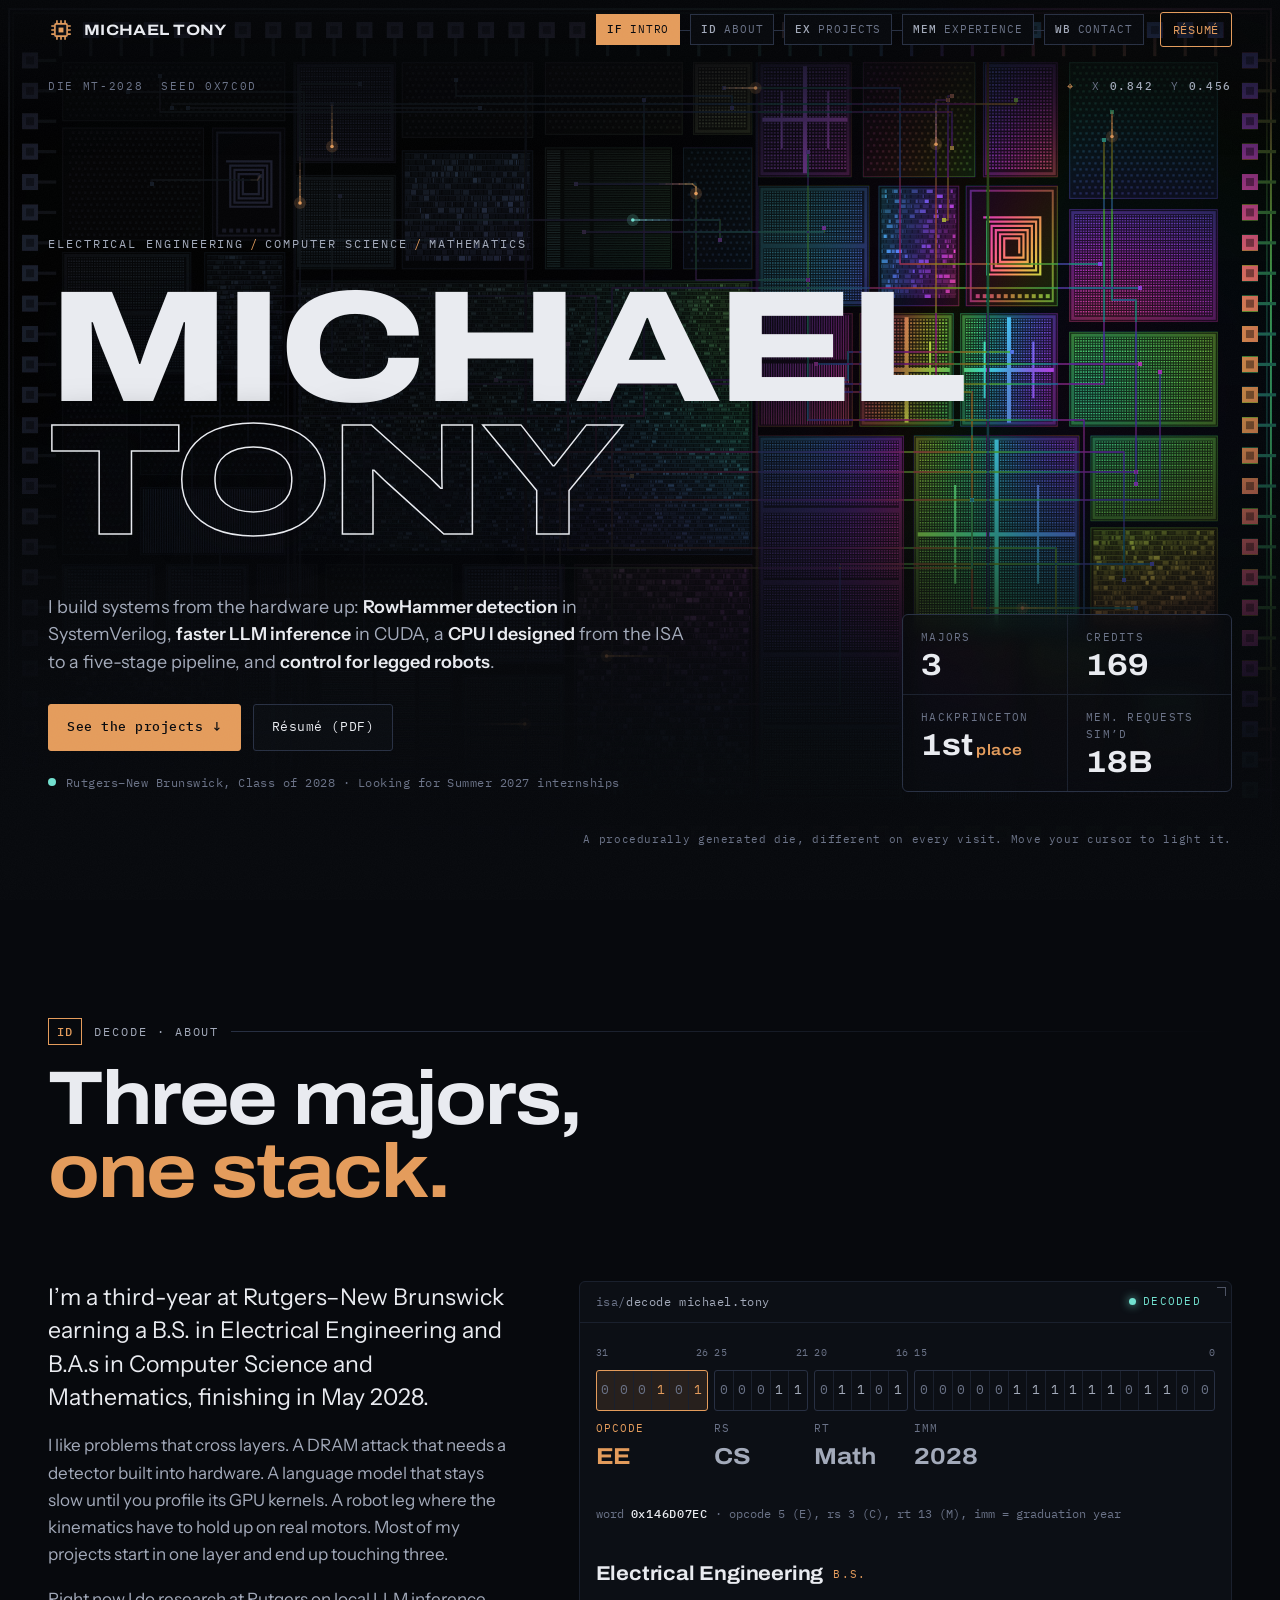
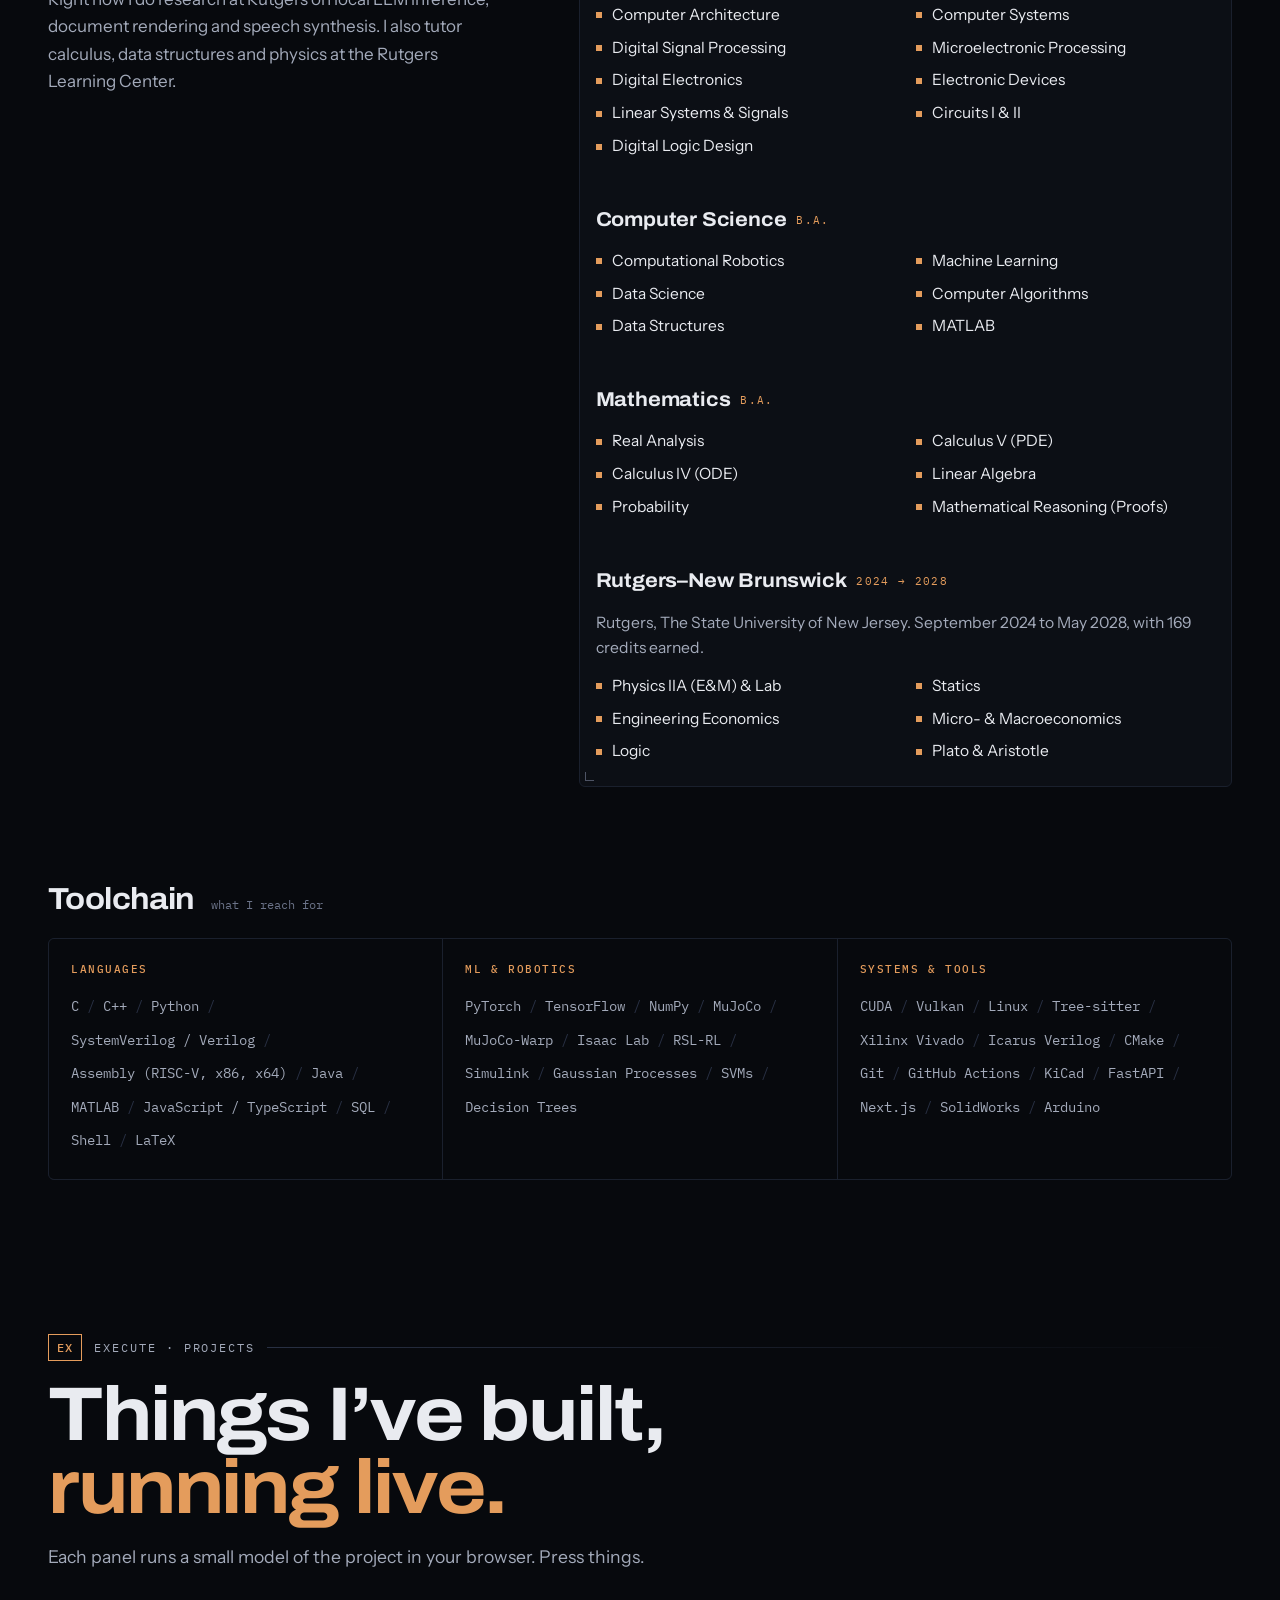
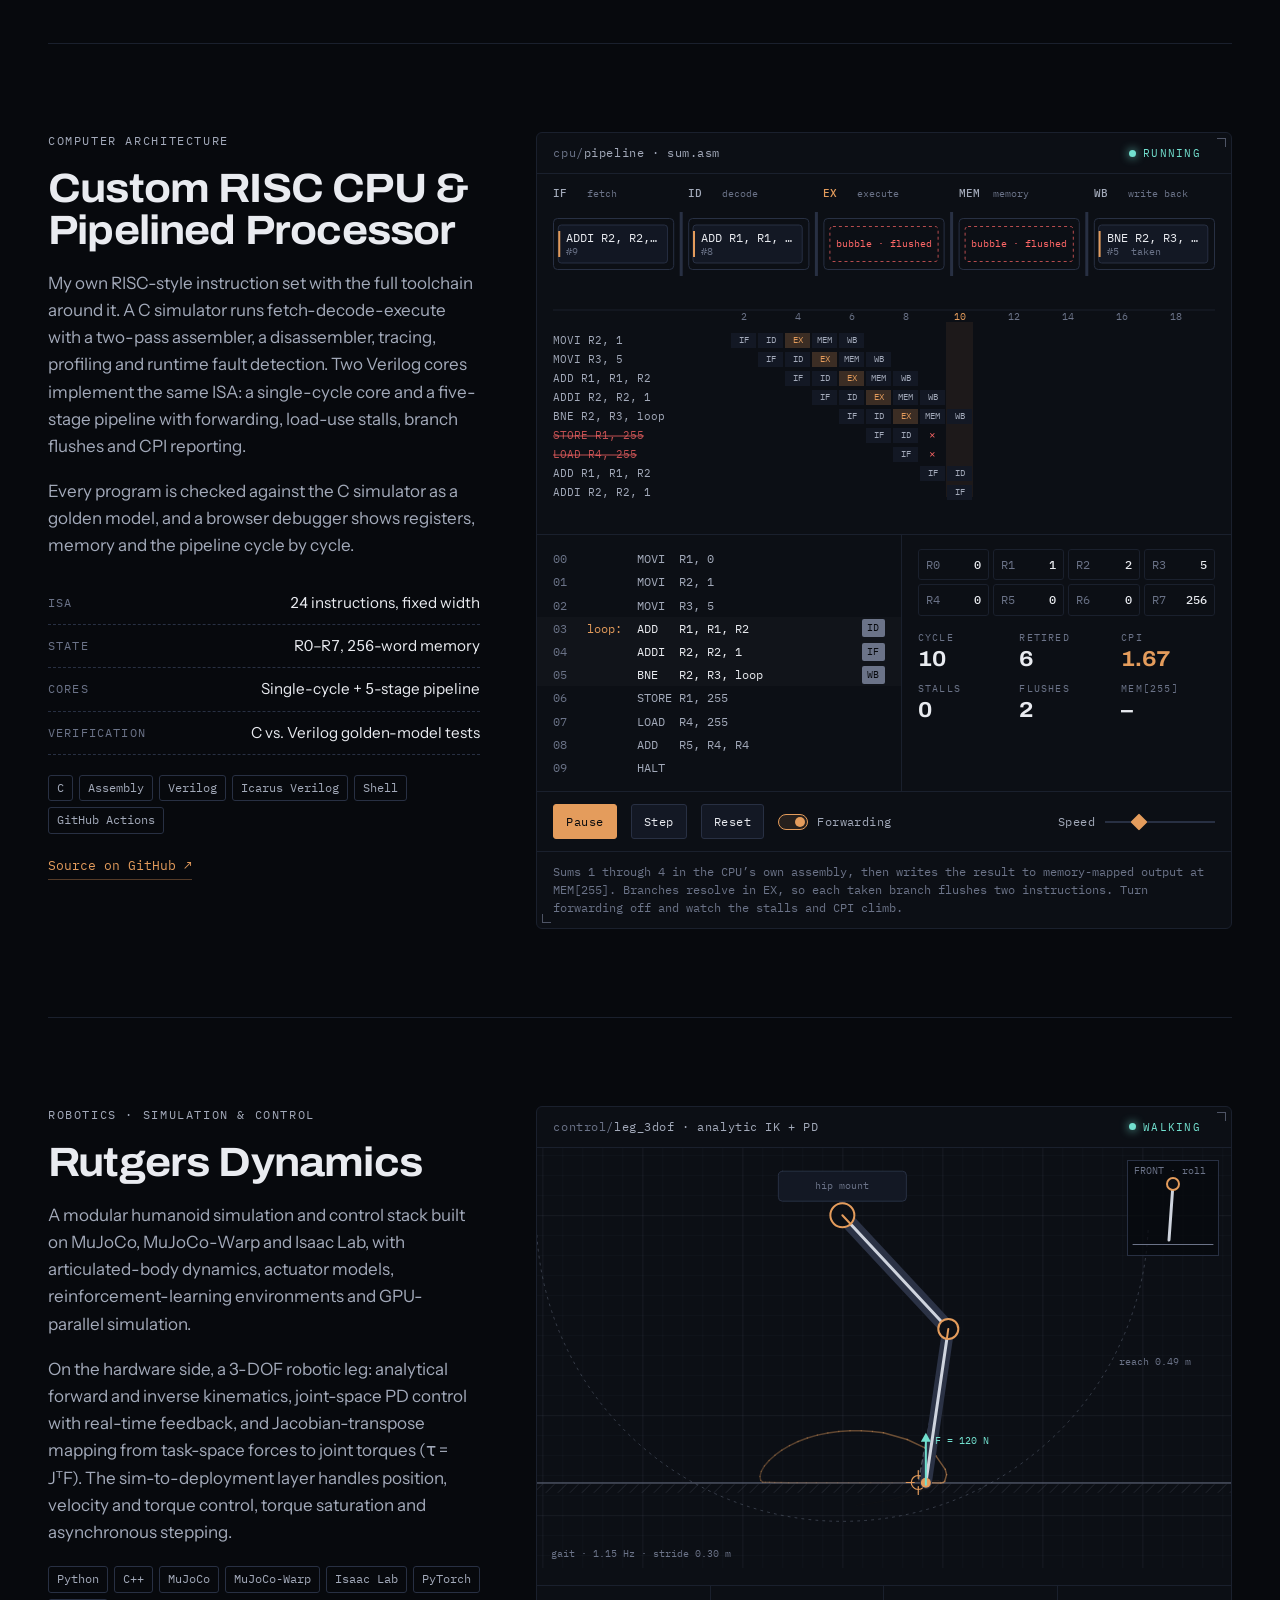
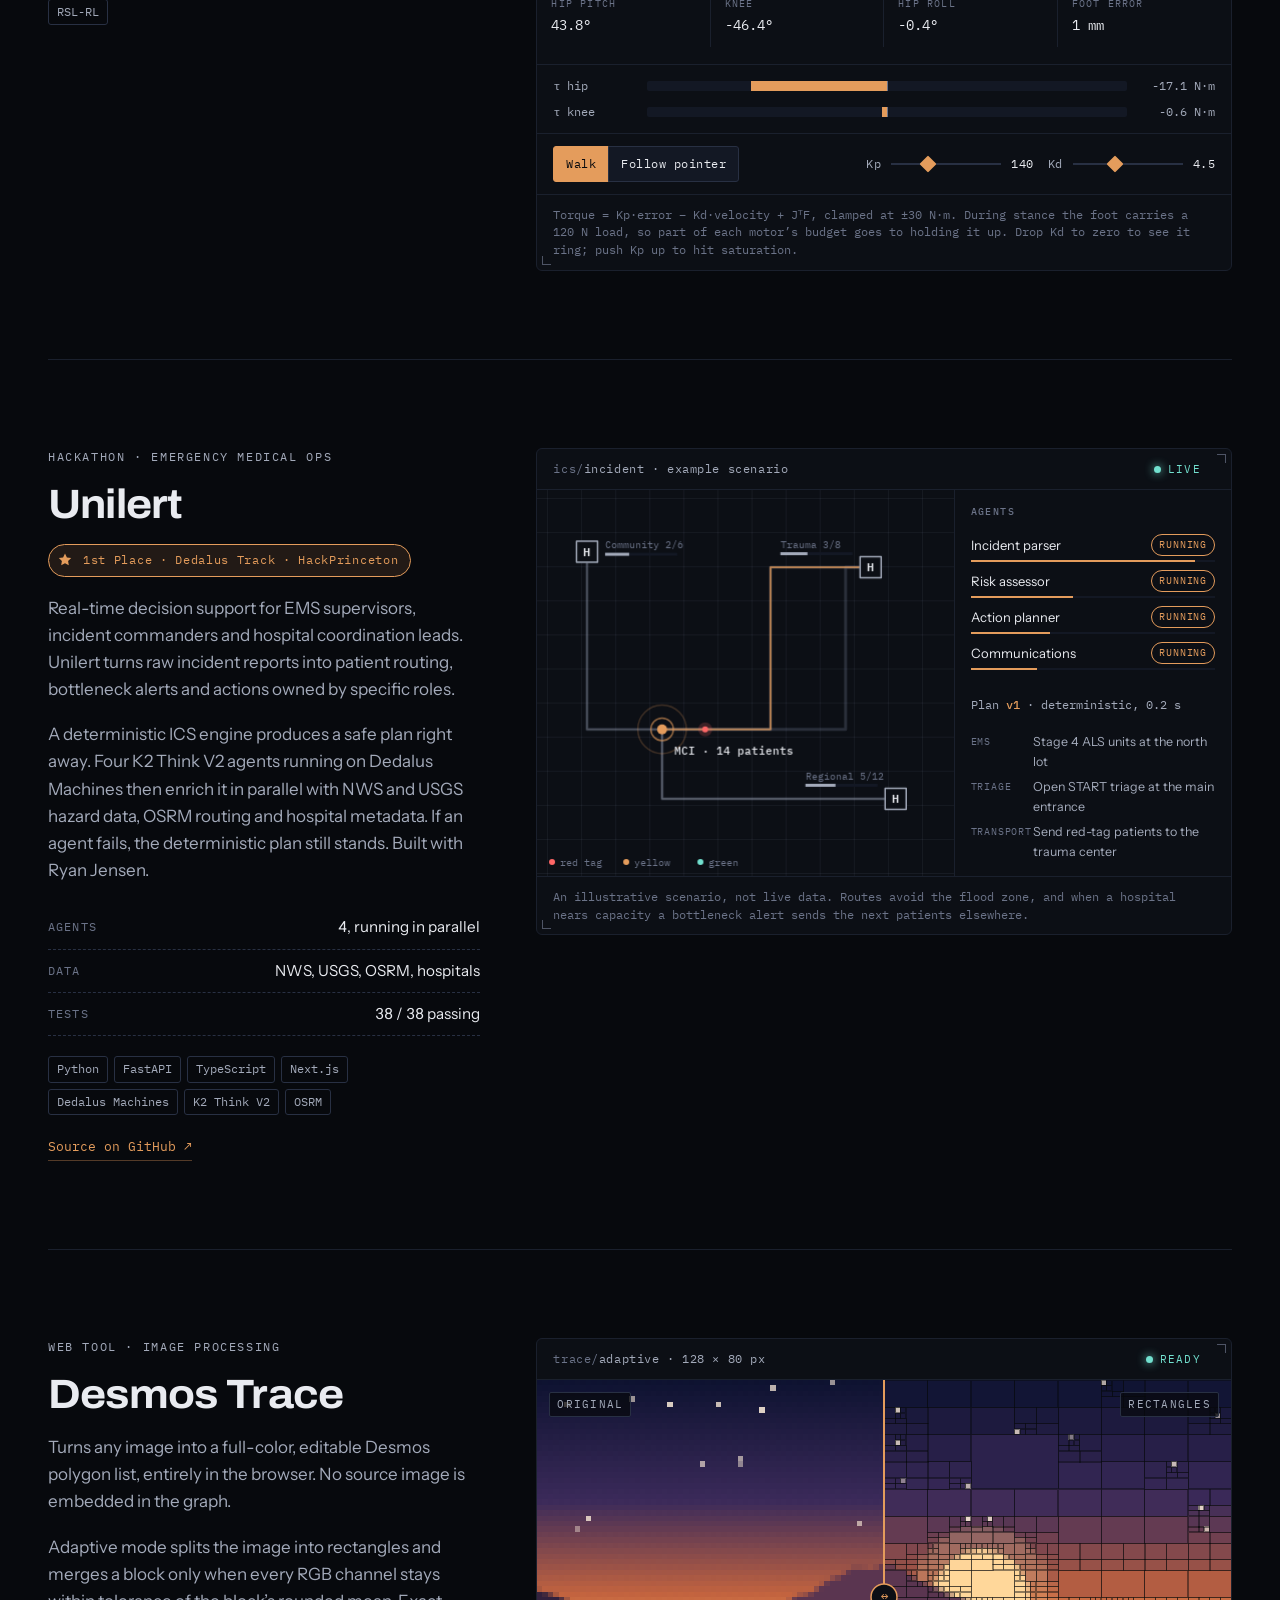
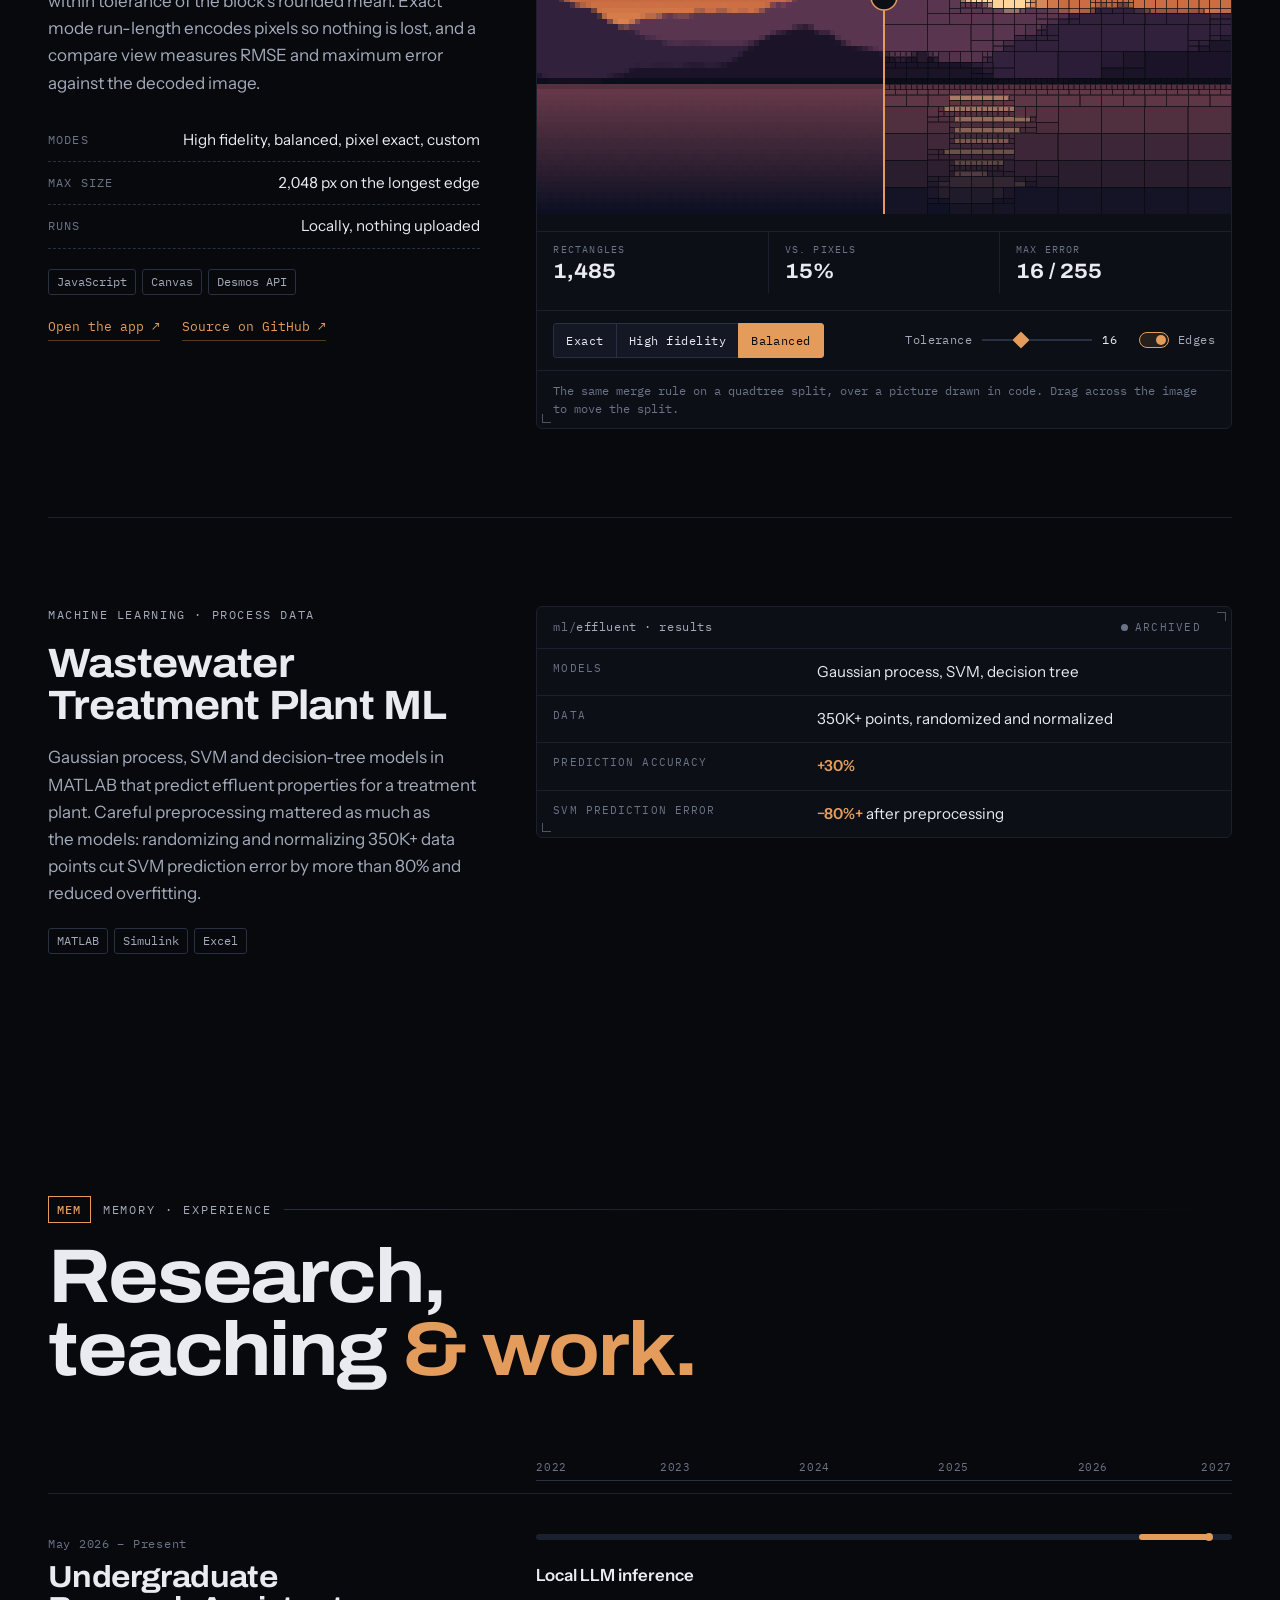
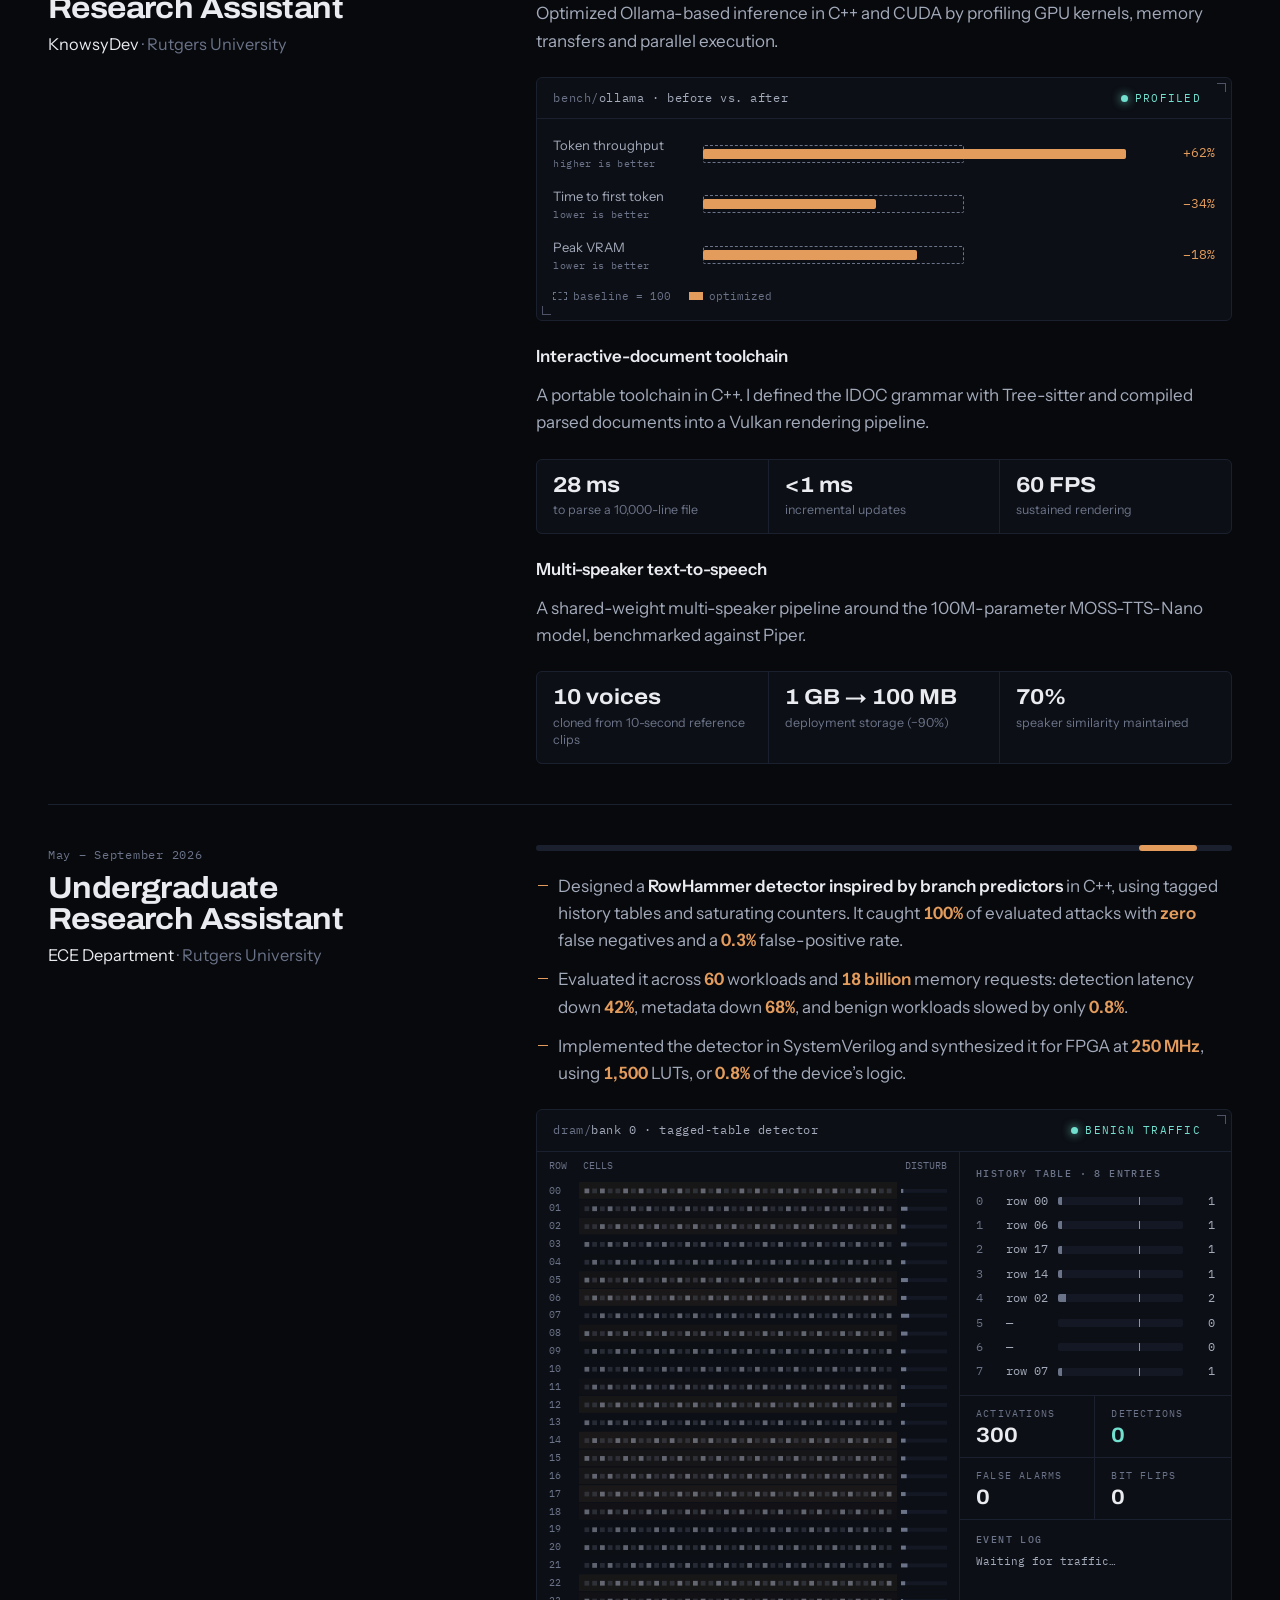
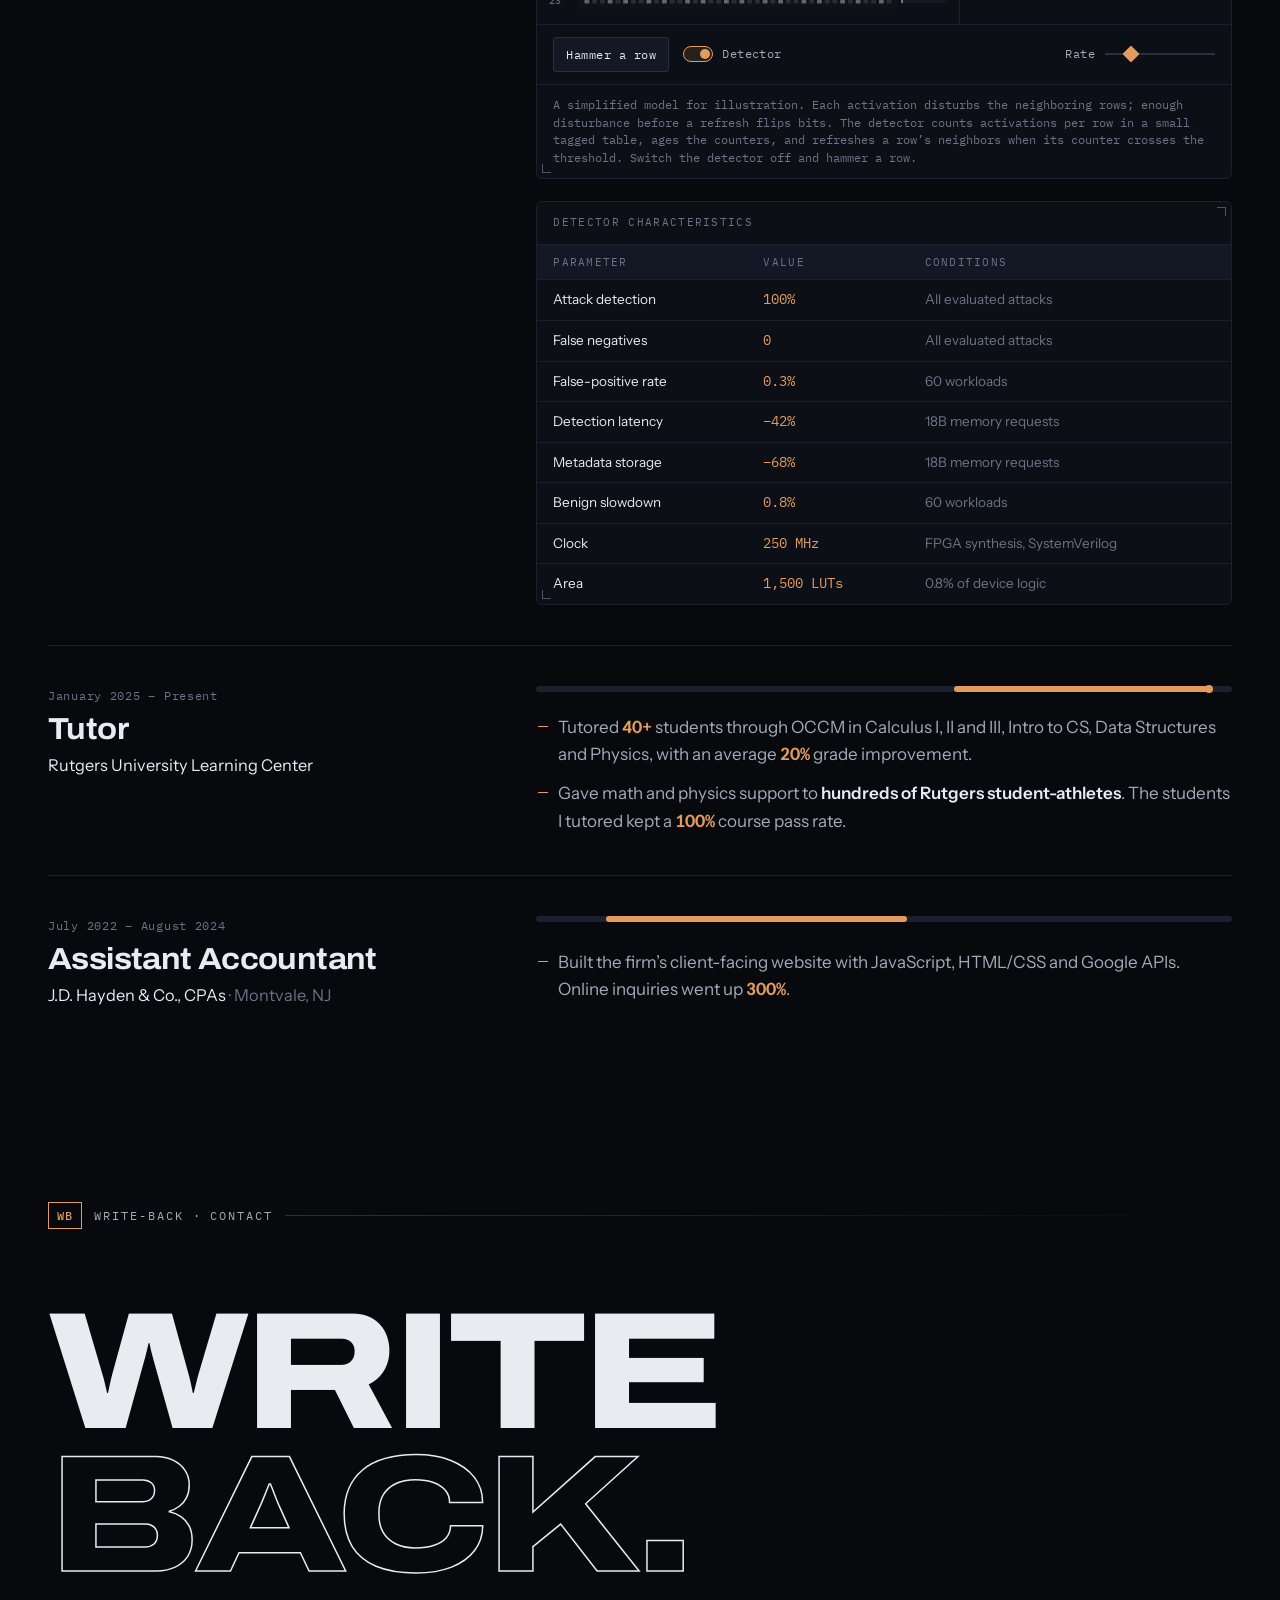
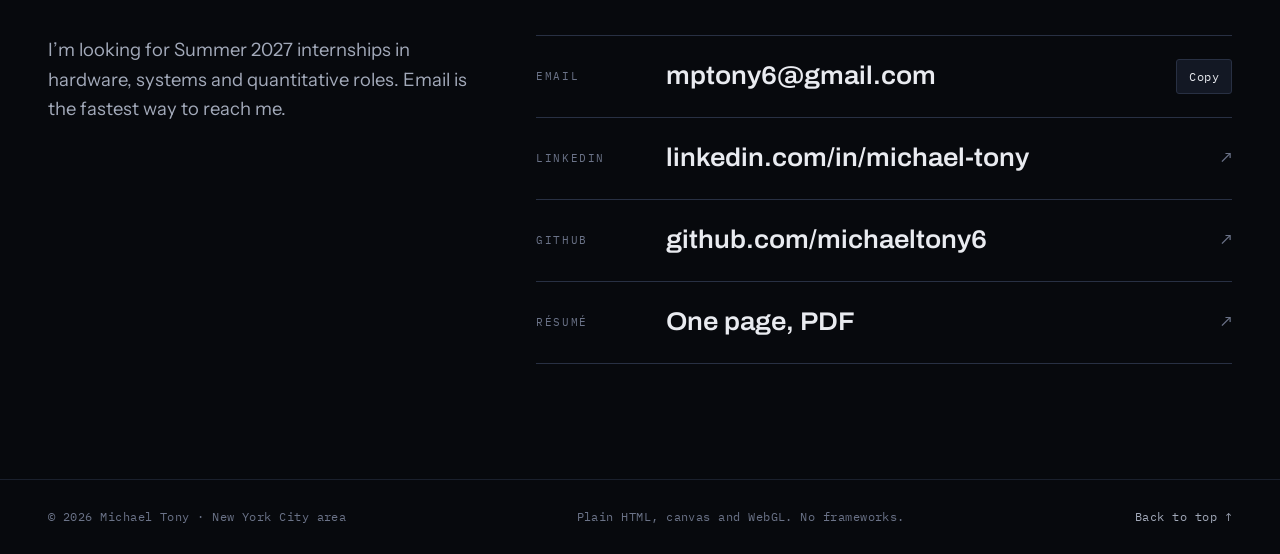
==== commit 3d51e2b4: "Add résumé PDF and match site text to it Use the current résumé (red-tagged copy in Downloads) for t" ====
--- a/index.html
+++ b/index.html
@@ -126,7 +126,7 @@
         </div>
         <div class="dec-panel" id="dec-imm" hidden>
           <h4>Rutgers–New Brunswick<span>2024 → 2028</span></h4>
-          <p>Rutgers, The State University of New Jersey. September 2024 to May 2028, with 169 credits earned and a 3.93 GPA.</p>
+          <p>Rutgers, The State University of New Jersey. September 2024 to May 2028, with 169 credits earned.</p>
           <ul class="course-list">
             <li>Physics IIA (E&amp;M) &amp; Lab</li><li>Statics</li><li>Engineering Economics</li><li>Micro- &amp; Macroeconomics</li><li>Logic</li><li>Plato &amp; Aristotle</li>
           </ul>
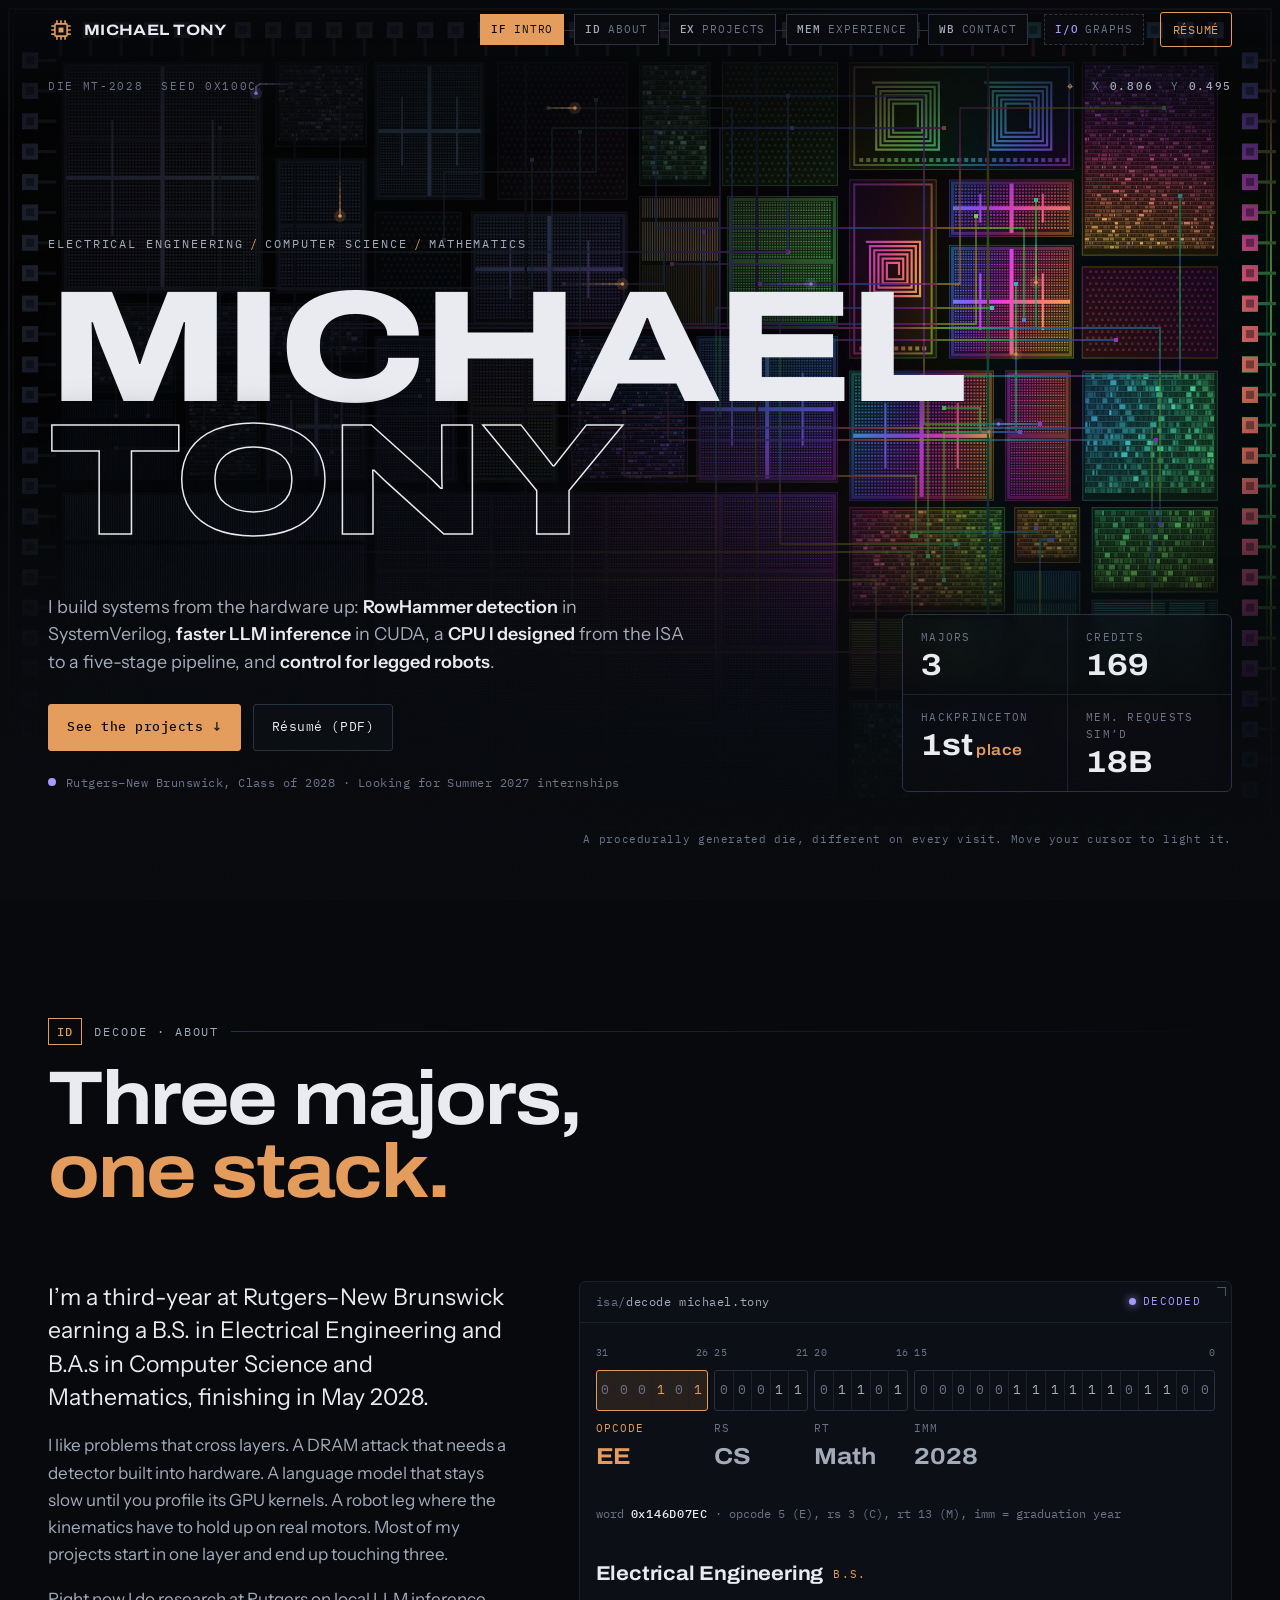
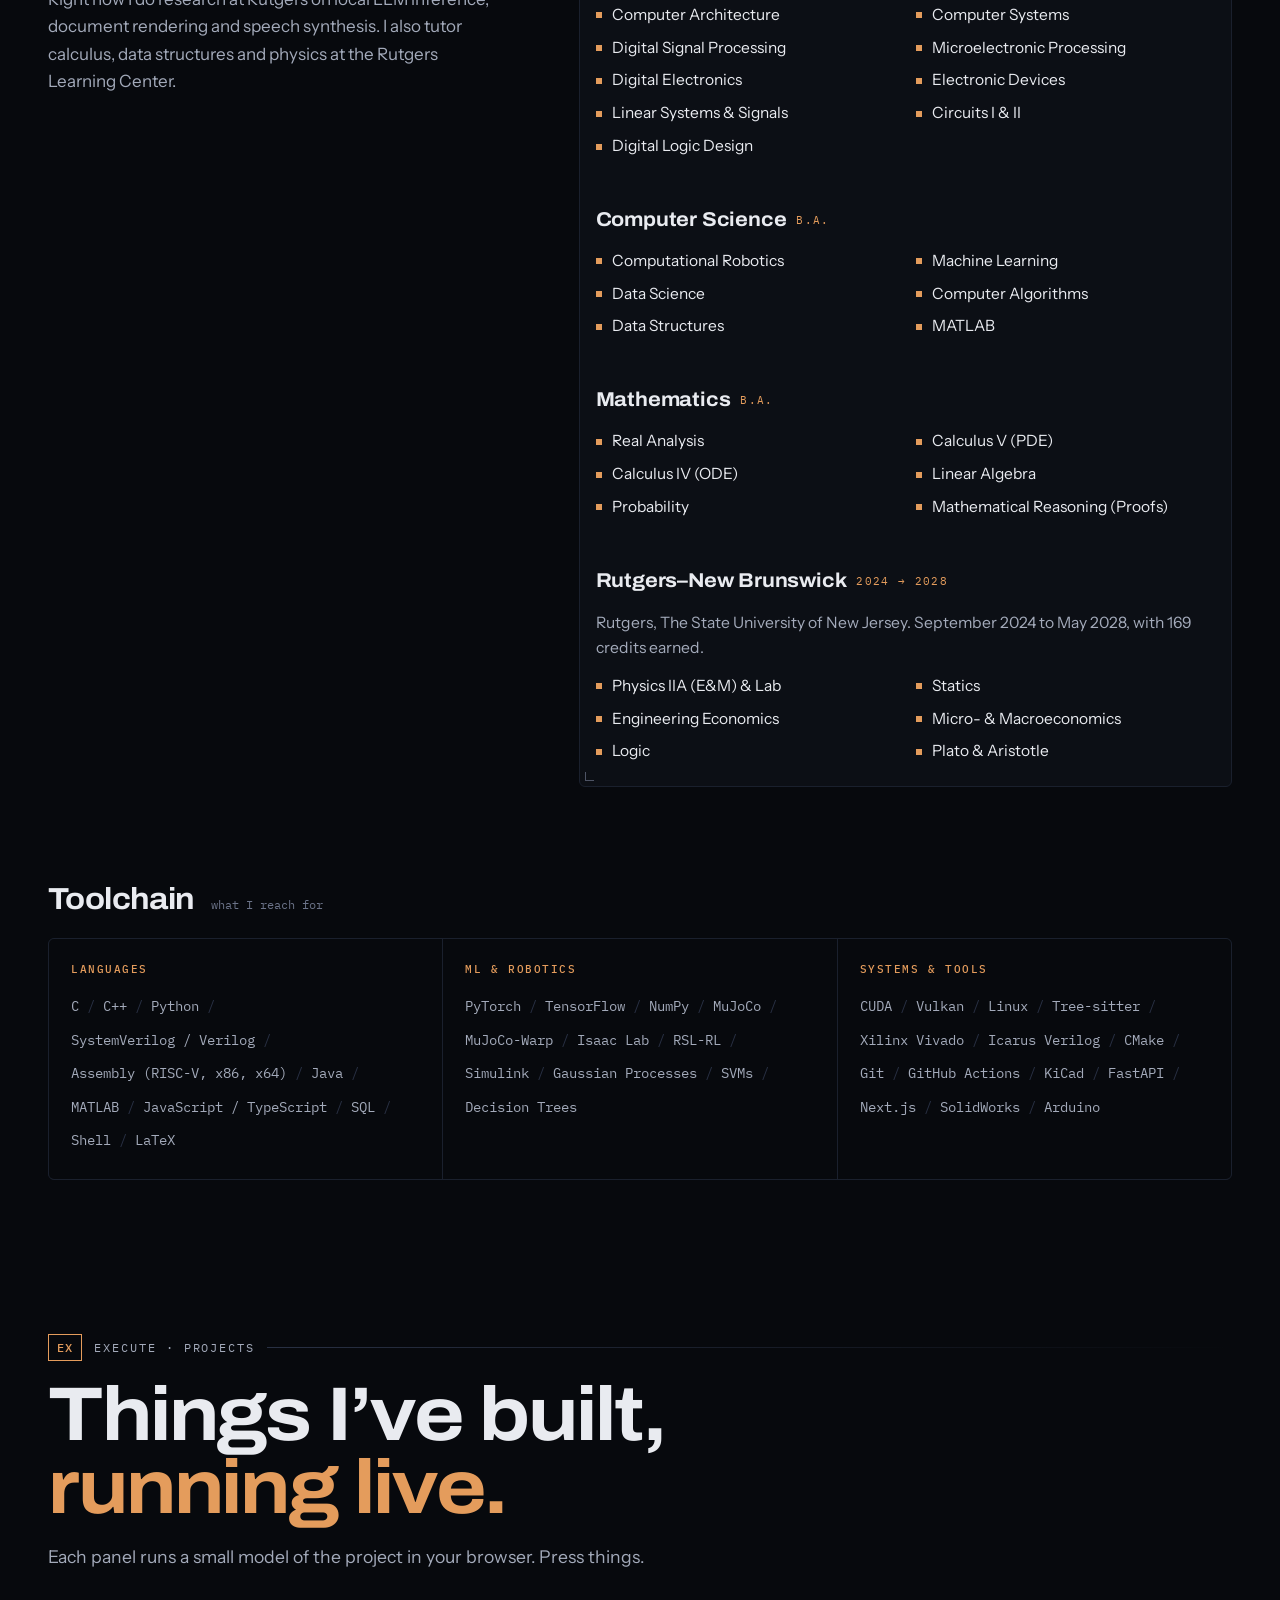
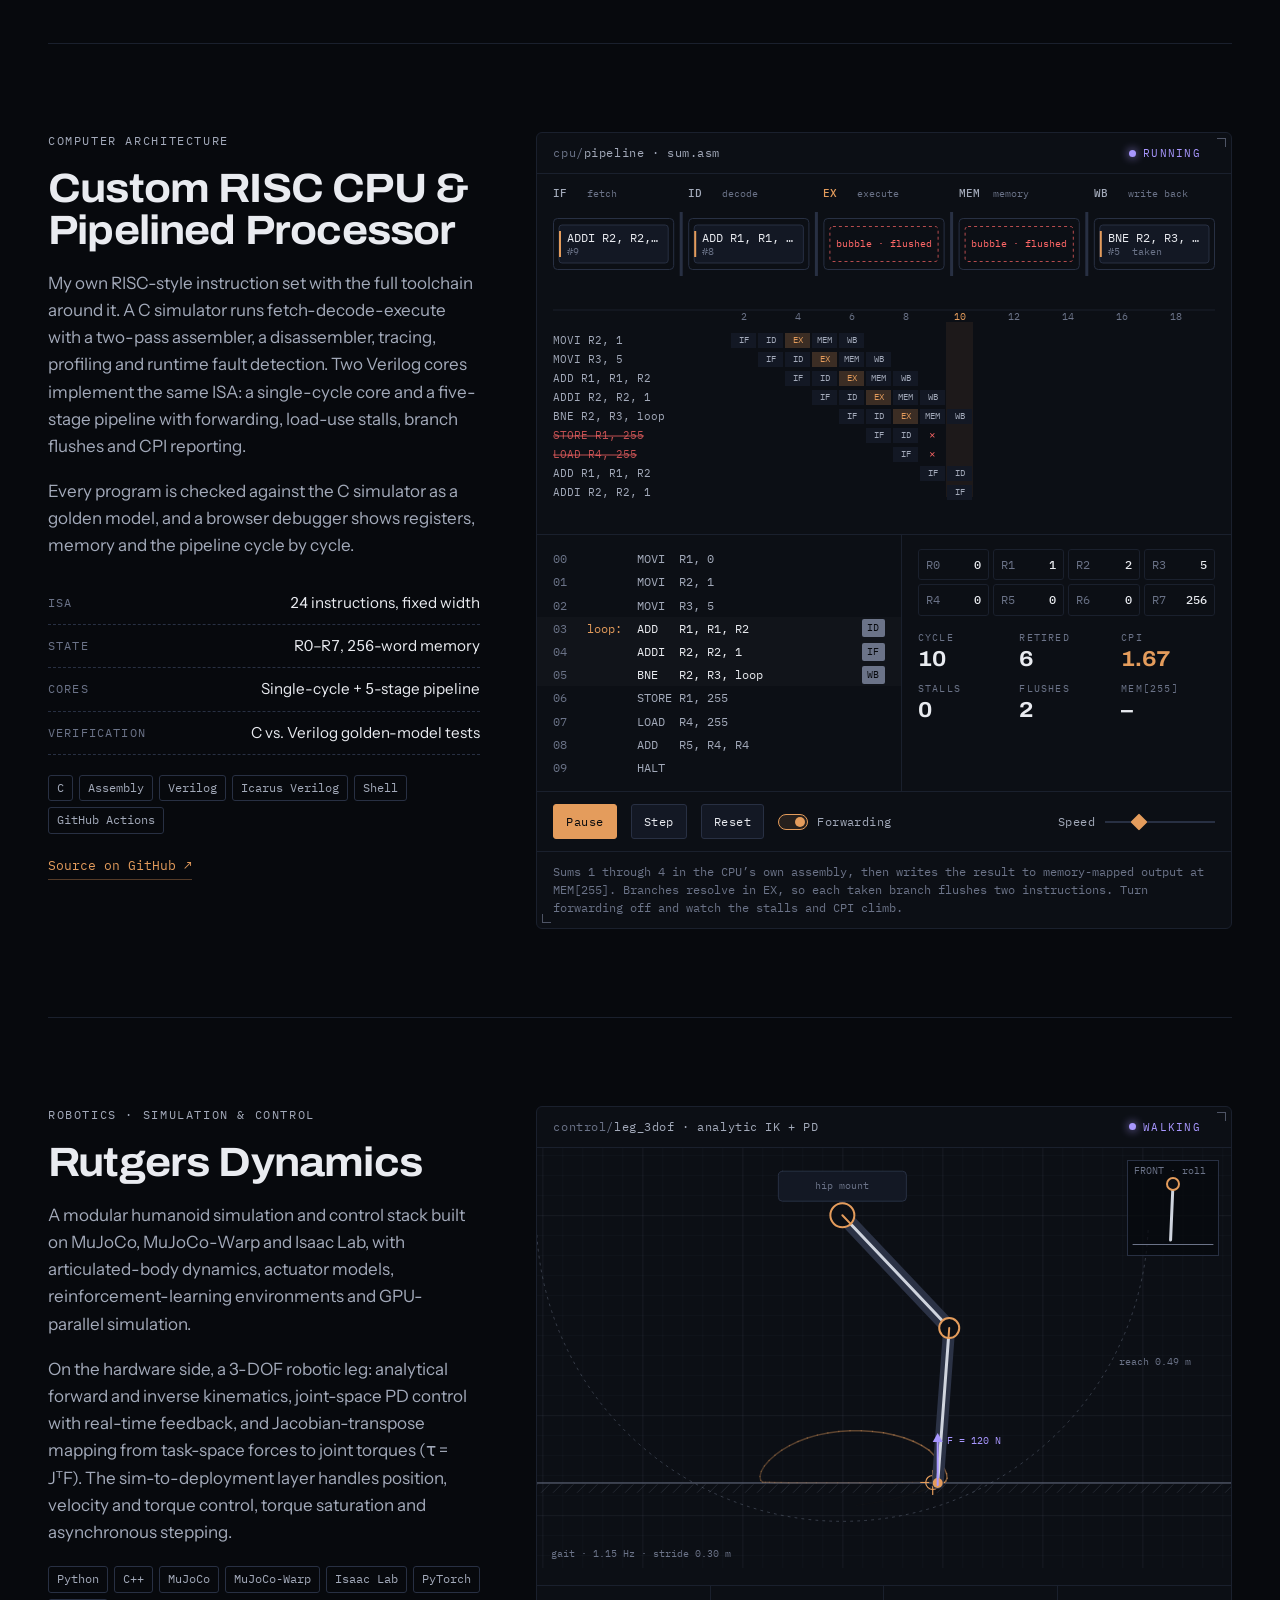
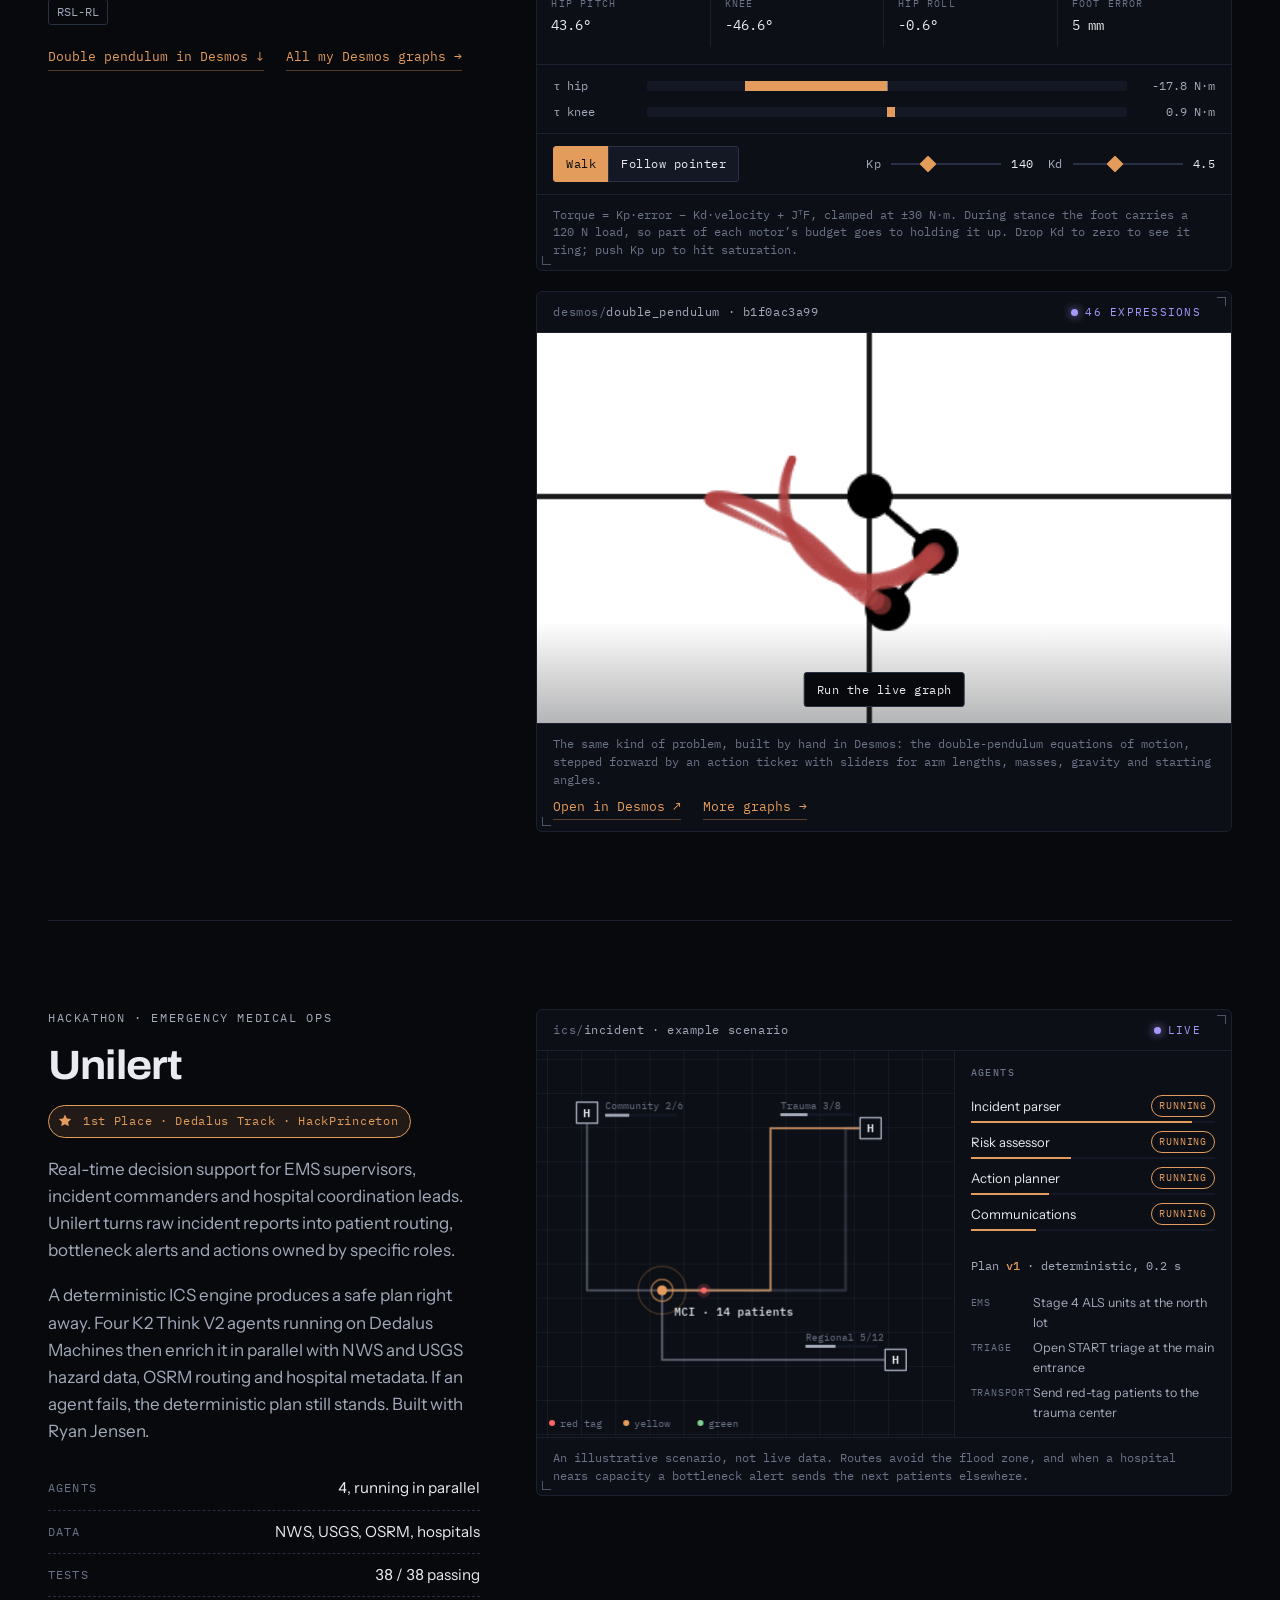
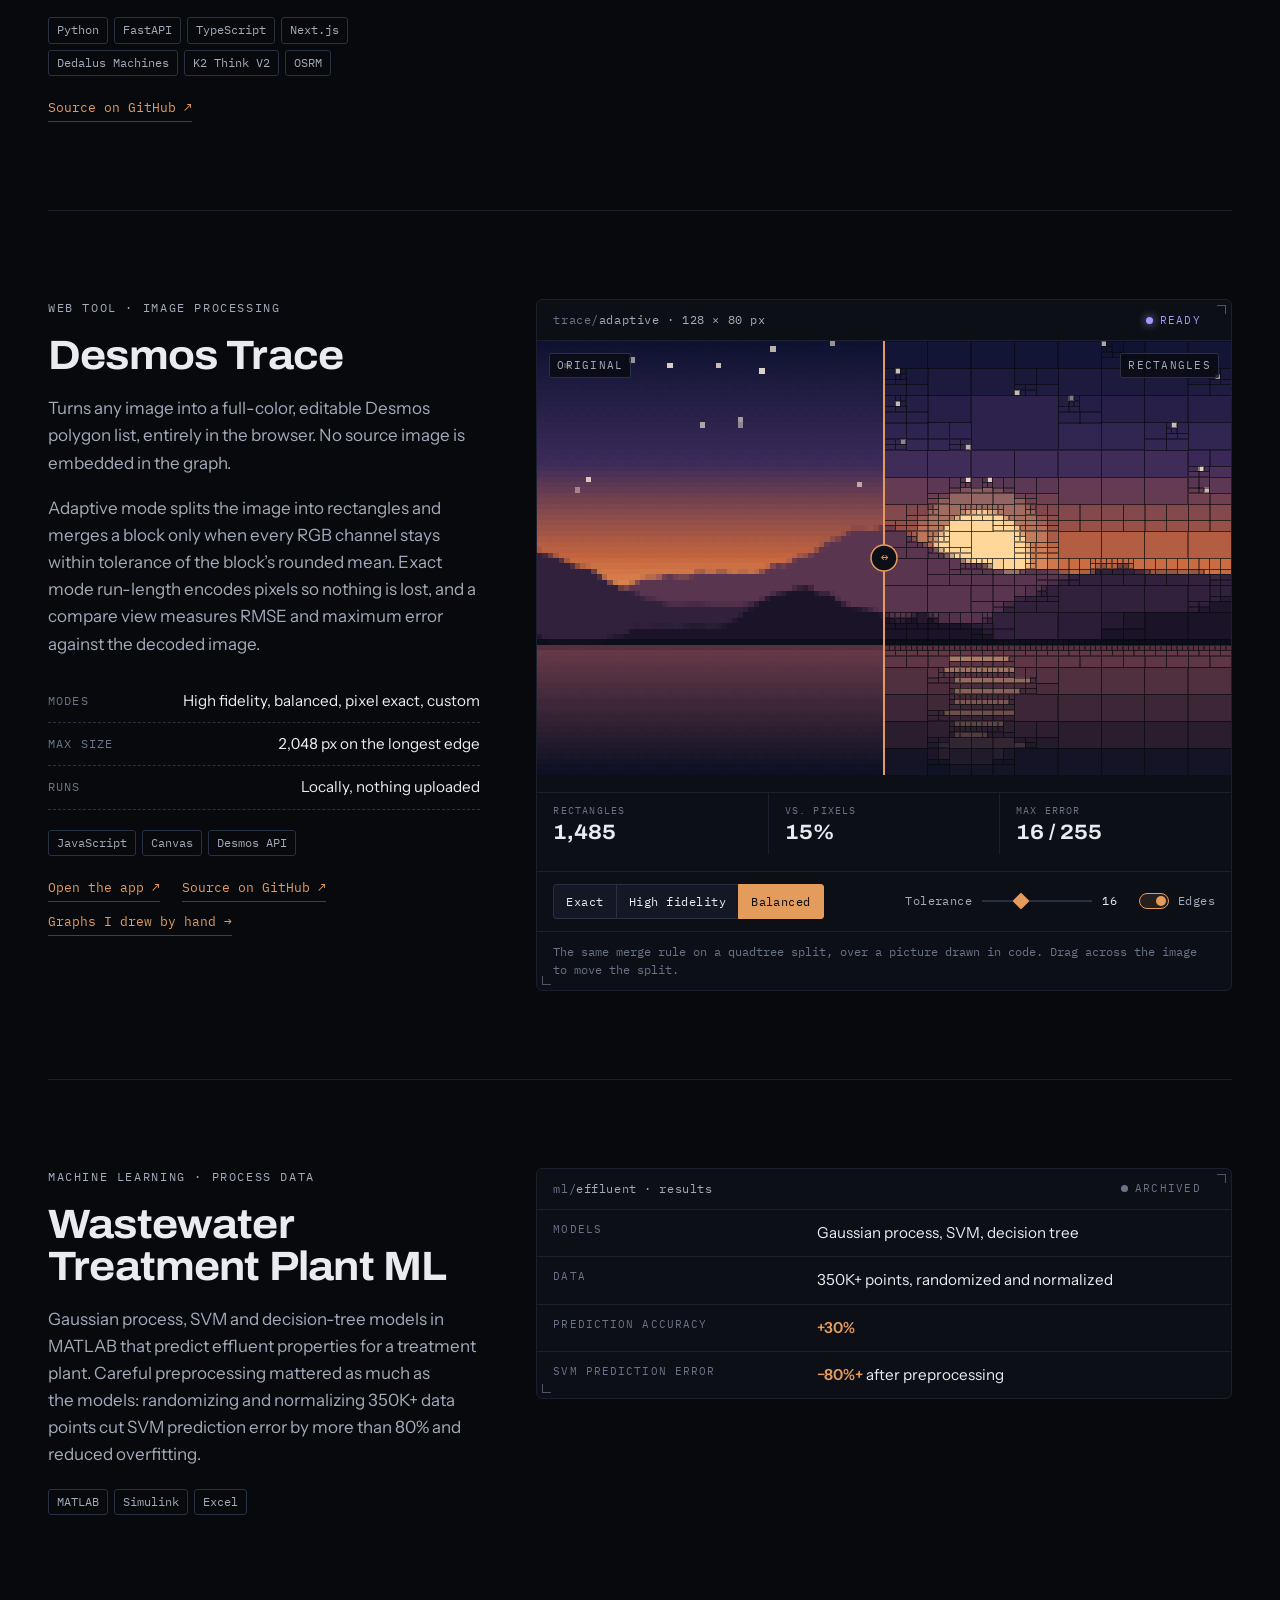
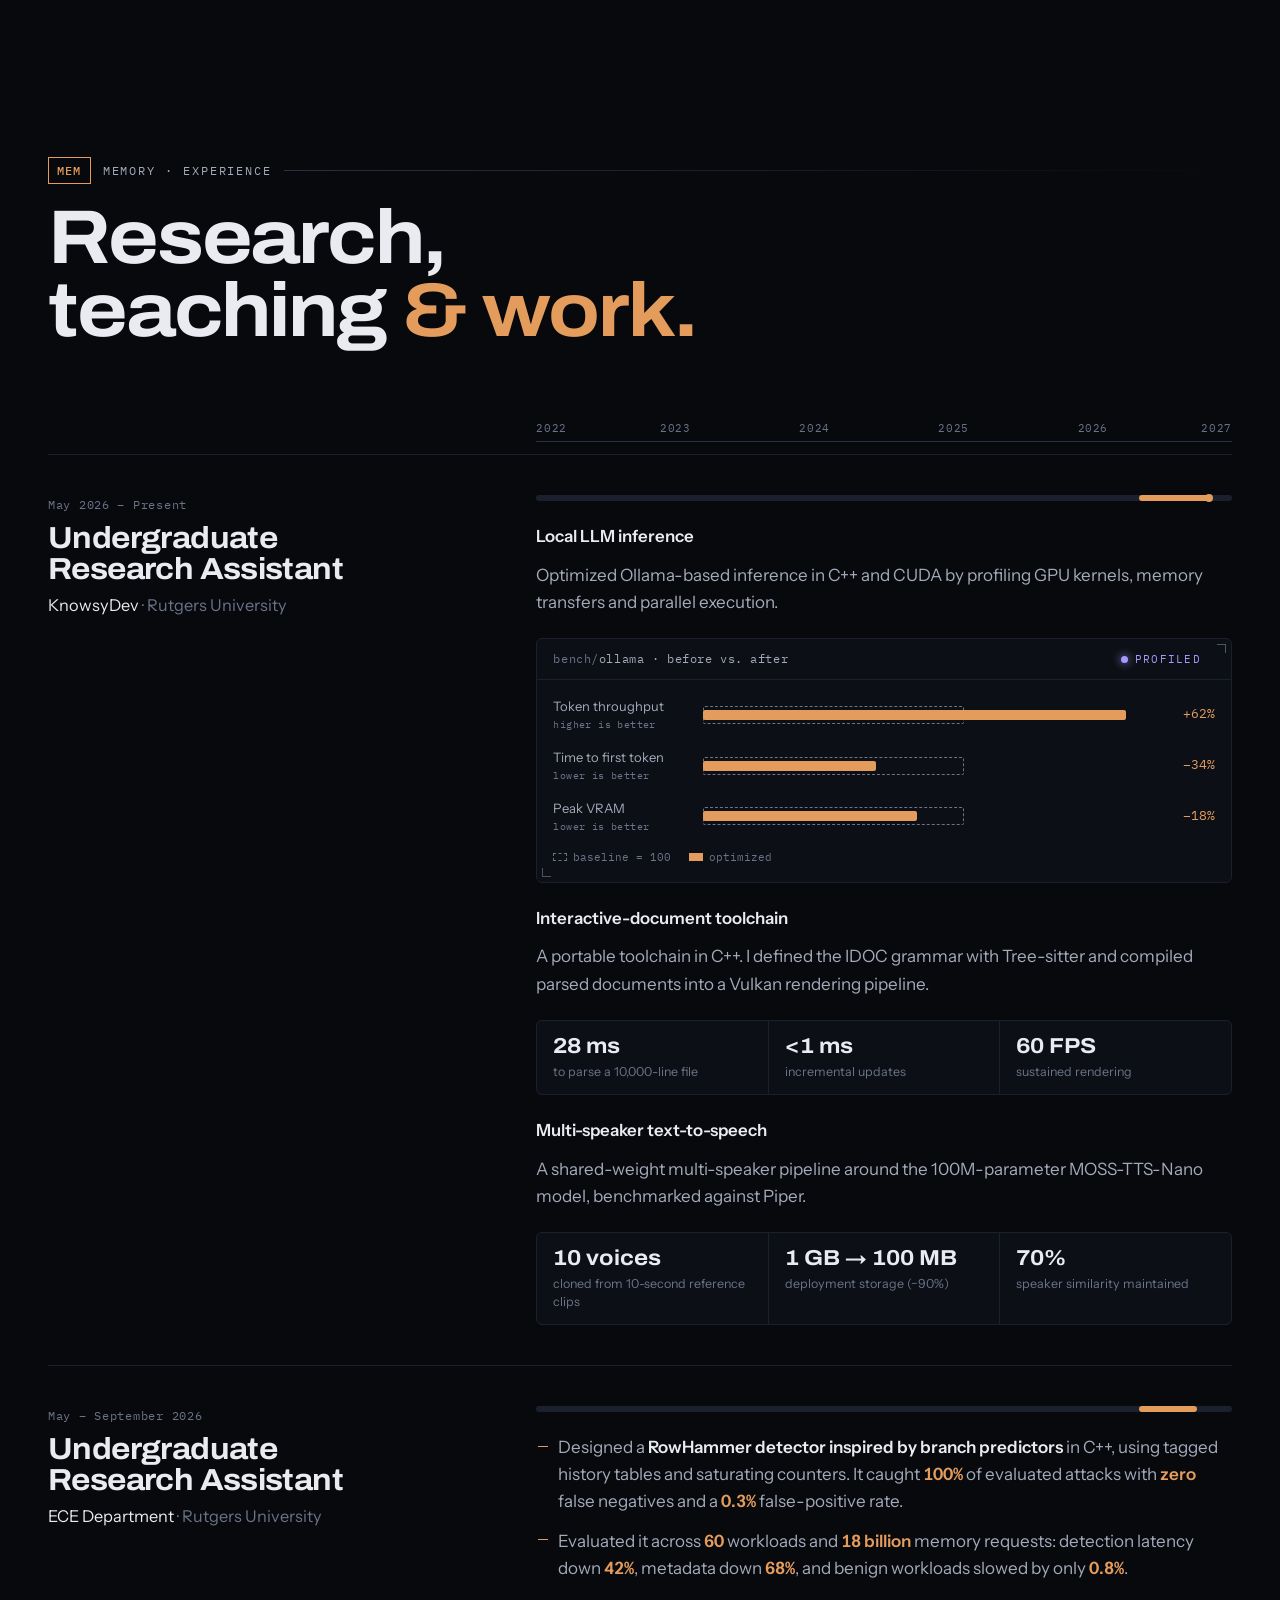
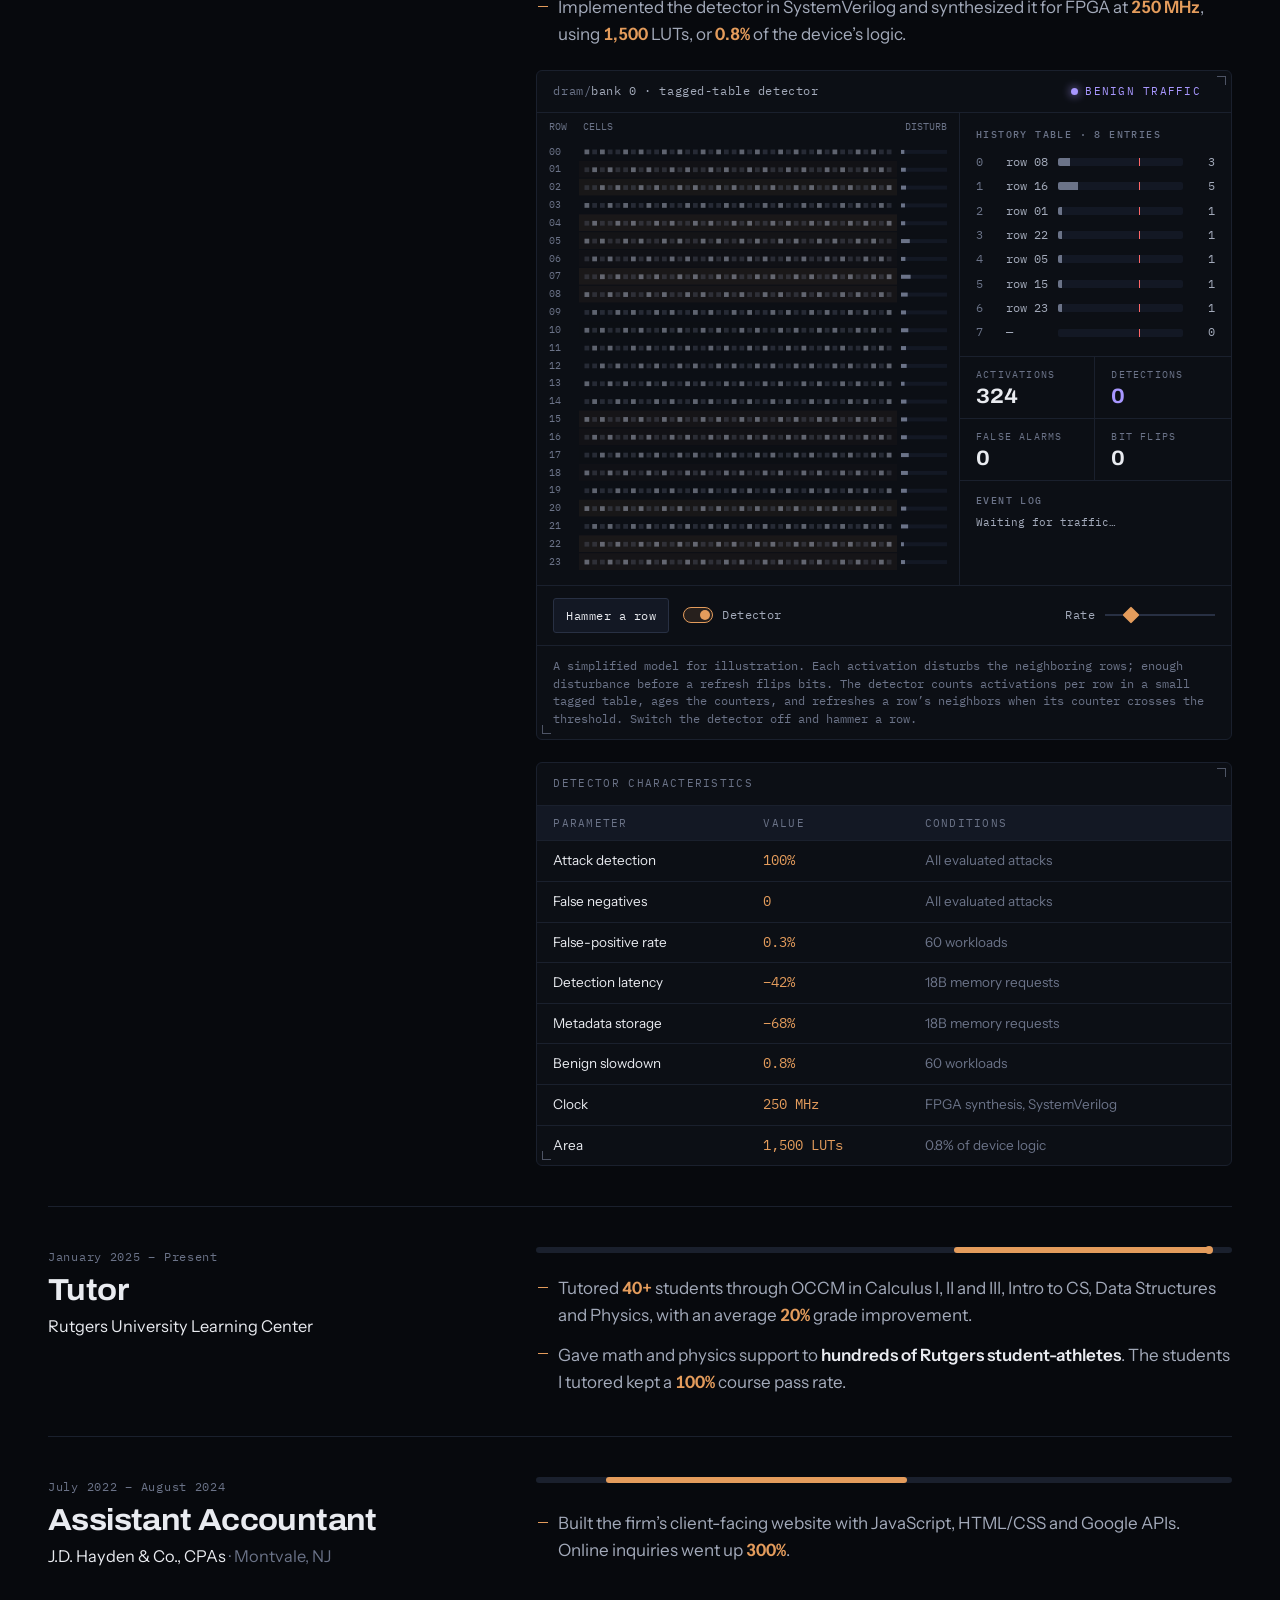
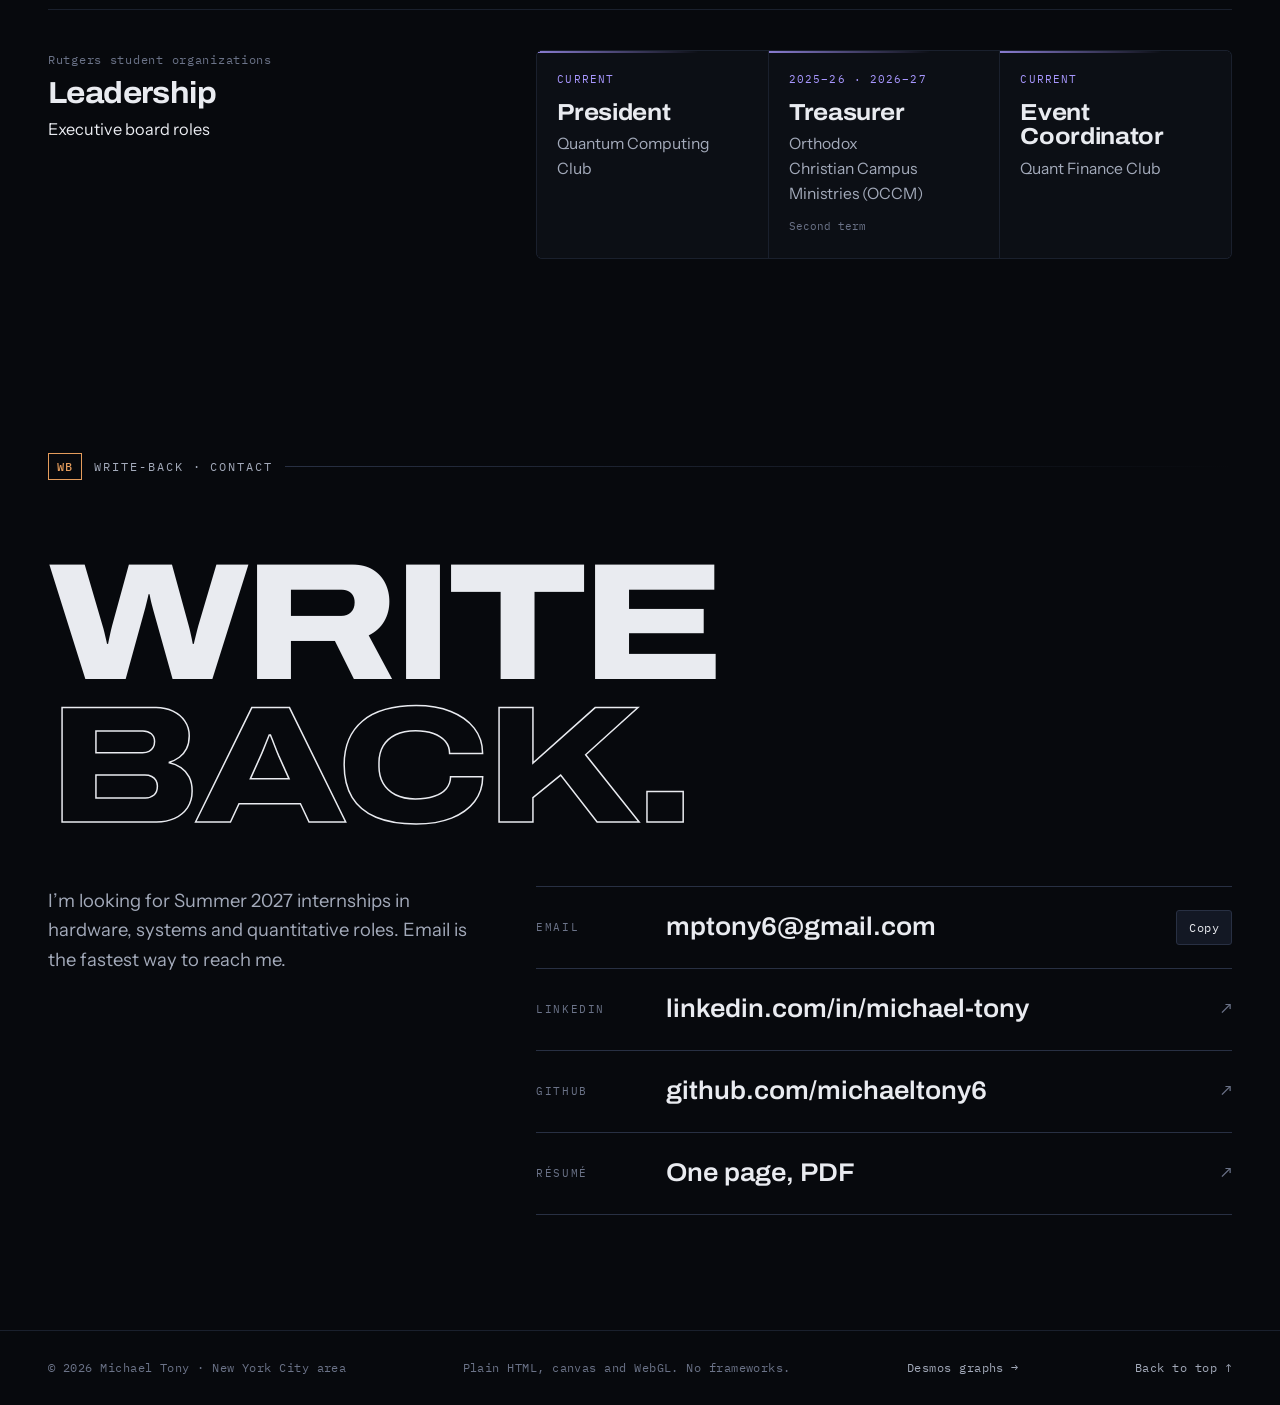
==== commit bceea2e8: "Add leadership, Desmos graphs page, violet secondary and probe cursor - Leadership block in the expe" ====
--- a/index.html
+++ b/index.html
@@ -28,6 +28,7 @@
     <a href="#execute" data-stage="2"><b>EX</b><span>Projects</span></a>
     <a href="#memory" data-stage="3"><b>MEM</b><span>Experience</span></a>
     <a href="#writeback" data-stage="4"><b>WB</b><span>Contact</span></a>
+    <a href="graphs.html" class="io" title="Desmos graphs, on their own page"><b>I/O</b><span>Graphs</span></a>
   </nav>
   <a class="nav-cta" href="Michael-Tony-Resume.pdf" target="_blank" rel="noopener">Résumé</a>
   <div class="nav-progress" aria-hidden="true"><i id="nav-progress"></i></div>
@@ -231,8 +232,10 @@
         <p>A modular humanoid simulation and control stack built on MuJoCo, MuJoCo-Warp and Isaac Lab, with articulated-body dynamics, actuator models, reinforcement-learning environments and GPU-parallel simulation.</p>
         <p>On the hardware side, a 3-DOF robotic leg: analytical forward and inverse kinematics, joint-space PD control with real-time feedback, and Jacobian-transpose mapping from task-space forces to joint torques (τ = JᵀF). The sim-to-deployment layer handles position, velocity and torque control, torque saturation and asynchronous stepping.</p>
         <ul class="stack"><li>Python</li><li>C++</li><li>MuJoCo</li><li>MuJoCo-Warp</li><li>Isaac Lab</li><li>PyTorch</li><li>RSL-RL</li></ul>
-      </div>
-
+        <div class="links"><a class="link" href="#pendulum">Double pendulum in Desmos ↓</a><a class="link" href="graphs.html">All my Desmos graphs →</a></div>
+      </div>
+
+      <div class="bench-stack">
       <div class="bench leg reveal" id="leg-demo">
         <div class="bench-head"><span><span class="path">control/</span>leg_3dof · analytic IK + PD</span><span class="led on" id="leg-led">Walking</span></div>
         <canvas class="leg-canvas" id="leg-canvas" role="img" aria-label="A three-degree-of-freedom robot leg tracking a foot trajectory with inverse kinematics and PD control. Move the pointer over it to set the foot target."></canvas>
@@ -256,6 +259,18 @@
           <label class="field" for="leg-kd">Kd <input type="range" id="leg-kd" min="0" max="120" value="45"><output id="leg-kd-v">4.5</output></label>
         </div>
         <div class="bench-foot">Torque = Kp·error − Kd·velocity + JᵀF, clamped at ±30 N·m. During stance the foot carries a 120 N load, so part of each motor’s budget goes to holding it up. Drop Kd to zero to see it ring; push Kp up to hit saturation.</div>
+      </div>
+
+      <div class="bench reveal" id="pendulum">
+        <div class="bench-head"><span><span class="path">desmos/</span>double_pendulum · b1f0ac3a99</span><span class="led on">46 expressions</span></div>
+        <div class="embed wide">
+          <img src="img/desmos/b1f0ac3a99.png" alt="Double Pendulum graph in Desmos: two linked arms with a red trail behind the lower bob." width="400" height="400" loading="lazy">
+          <button class="ctl embed-go" type="button" data-embed="https://www.desmos.com/calculator/b1f0ac3a99?embed" data-title="Double Pendulum, an interactive Desmos graph">Run the live graph</button>
+        </div>
+        <div class="bench-foot">The same kind of problem, built by hand in Desmos: the double-pendulum equations of motion, stepped forward by an action ticker with sliders for arm lengths, masses, gravity and starting angles.
+          <div class="links"><a class="link" href="https://www.desmos.com/calculator/b1f0ac3a99" target="_blank" rel="noopener">Open in Desmos ↗</a><a class="link" href="graphs.html">More graphs →</a></div>
+        </div>
+      </div>
       </div>
     </article>
 
@@ -318,6 +333,7 @@
         <div class="links">
           <a class="link" href="https://michaeltony6.github.io/desmos-trace/" target="_blank" rel="noopener">Open the app ↗</a>
           <a class="link" href="https://github.com/michaeltony6/desmos-trace" target="_blank" rel="noopener">Source on GitHub ↗</a>
+          <a class="link" href="graphs.html">Graphs I drew by hand →</a>
         </div>
       </div>
 
@@ -515,6 +531,35 @@
           </ul>
         </div>
       </article>
+
+      <!-- Leadership -->
+      <article class="role" id="leadership">
+        <div class="role-head reveal">
+          <p class="role-when">Rutgers student organizations</p>
+          <h3>Leadership</h3>
+          <p class="role-org">Executive board roles</p>
+        </div>
+        <div class="role-body reveal">
+          <div class="lead-grid">
+            <div class="lead-card">
+              <p class="lead-term">Current</p>
+              <h4>President</h4>
+              <p class="lead-org">Quantum Computing Club</p>
+            </div>
+            <div class="lead-card">
+              <p class="lead-term">2025–26 · 2026–27</p>
+              <h4>Treasurer</h4>
+              <p class="lead-org">Orthodox Christian Campus Ministries (OCCM)</p>
+              <p class="lead-note">Second term</p>
+            </div>
+            <div class="lead-card">
+              <p class="lead-term">Current</p>
+              <h4>Event Coordinator</h4>
+              <p class="lead-org">Quant Finance Club</p>
+            </div>
+          </div>
+        </div>
+      </article>
     </div>
   </div>
 </section>
@@ -559,6 +604,7 @@
   <div class="foot wrap">
     <span>© 2026 Michael Tony · New York City area</span>
     <span>Plain HTML, canvas and WebGL. No frameworks.</span>
+    <a href="graphs.html">Desmos graphs →</a>
     <a href="#fetch">Back to top ↑</a>
   </div>
 </footer>
@@ -571,5 +617,6 @@
 <script src="js/trace.js"></script>
 <script src="js/rowhammer.js"></script>
 <script src="js/main.js"></script>
+<script src="js/cursor.js"></script>
 </body>
 </html>
--- a/css/site.css
+++ b/css/site.css
@@ -13,7 +13,8 @@
   --fg-3: #6b7388;
   --copper: #e49c5c;      /* accent: copper trace */
   --copper-soft: rgba(228, 156, 92, 0.12);
-  --signal: #72e0cf;      /* live / ok, used sparingly */
+  --signal: #a897ff;      /* secondary: via violet, the thin-film color on a die; live / ok */
+  --signal-soft: rgba(168, 151, 255, 0.12);
   --alert: #ff6767;       /* flush, bit flip, saturation */
 
   --font-display: "Archivo", "Helvetica Neue", Arial, sans-serif;
@@ -69,6 +70,7 @@
 .skip:focus { top: calc(12px + env(safe-area-inset-top, 0px)); }
 
 .mono { font-family: var(--font-mono); }
+[id] { scroll-margin-top: 88px; }
 .wrap { max-width: var(--maxw); margin-inline: auto; }
 
 /* ───────────────────────── nav ───────────────────────── */
@@ -124,6 +126,11 @@
 }
 .stages a b { font-weight: 500; color: var(--fg-2); }
 .stages a:hover { color: var(--fg); border-color: var(--fg-3); }
+.stages a.io { margin-left: 16px; border-style: dashed; }
+.stages a.io::before { display: none; }
+.stages a.io b { color: var(--signal); }
+.stages a.io.is-active { background: var(--signal); border-color: var(--signal); border-style: solid; color: var(--bg); }
+.stages a.io.is-active b { color: var(--bg); }
 .stages a.is-active { background: var(--copper); border-color: var(--copper); color: var(--bg); }
 .stages a.is-active b { color: var(--bg); }
 .nav-cta {
@@ -141,6 +148,7 @@
   .stages a { padding: 5px 7px; font-size: 10.5px; }
   .stages a + a { margin-left: 6px; }
   .stages a + a::before { left: -7px; width: 6px; }
+  .stages a.io { margin-left: 9px; }
   .nav-cta { padding: 6px 9px; font-size: 11px; }
   .nav { gap: 10px; }
 }
@@ -241,10 +249,10 @@
 }
 .hero-status i {
   width: 8px; height: 8px; border-radius: 50%; background: var(--signal); flex: none;
-  box-shadow: 0 0 0 0 rgba(114, 224, 207, 0.6);
+  box-shadow: 0 0 0 0 rgba(168, 151, 255, 0.6);
   animation: ping 2.4s infinite;
 }
-@keyframes ping { 0% { box-shadow: 0 0 0 0 rgba(114, 224, 207, 0.55); } 70%, 100% { box-shadow: 0 0 0 10px rgba(114, 224, 207, 0); } }
+@keyframes ping { 0% { box-shadow: 0 0 0 0 rgba(168, 151, 255, 0.55); } 70%, 100% { box-shadow: 0 0 0 10px rgba(168, 151, 255, 0); } }
 
 .hero-spec {
   margin: 0;
@@ -280,6 +288,7 @@
   font-weight: 500; color: var(--copper);
   border: 1px solid var(--copper); padding: 3px 8px; letter-spacing: 0.1em;
 }
+.stage-tag.io b { color: var(--signal); border-color: var(--signal); }
 .stage-tag .rule { flex: 1; height: 1px; background: linear-gradient(to right, var(--line-2), transparent); }
 h2 {
   margin: 0;
@@ -467,7 +476,8 @@
   .project-copy { position: sticky; top: 104px; align-self: start; }
 }
 .project-copy { display: grid; gap: 18px; align-content: start; min-width: 0; }
-.project > .bench { align-self: start; }
+.project > .bench, .project > .bench-stack { align-self: start; }
+.bench-stack { display: grid; gap: 20px; min-width: 0; }
 .kicker { margin: 0; font-family: var(--font-mono); font-size: 11.5px; letter-spacing: 0.14em; text-transform: uppercase; color: var(--copper); }
 .project-copy p { margin: 0; color: var(--fg-2); max-width: 58ch; }
 .award {
@@ -712,6 +722,53 @@
 .foot a { color: var(--fg-2); text-decoration: none; }
 .foot a:hover { color: var(--copper); }
 
+/* ───────────────────────── leadership ───────────────────────── */
+.lead-grid { display: grid; gap: 1px; background: var(--line); border: 1px solid var(--line); border-radius: var(--radius); overflow: hidden; grid-template-columns: minmax(0, 1fr); }
+@media (min-width: 700px) { .lead-grid { grid-template-columns: repeat(3, minmax(0, 1fr)); } }
+.lead-card { background: var(--bg-2); padding: 20px 20px 22px; display: grid; gap: 6px; align-content: start; min-width: 0; position: relative; }
+.lead-card::before { content: ""; position: absolute; left: 0; top: 0; width: 100%; height: 2px; background: linear-gradient(to right, var(--signal), transparent 70%); opacity: 0.8; }
+.lead-term { margin: 0 0 6px; font-family: var(--font-mono); font-size: 11px; letter-spacing: 0.1em; text-transform: uppercase; color: var(--signal); }
+.lead-card h4 { margin: 0; font-family: var(--font-display); font-stretch: 110%; font-weight: 700; font-size: 1.45rem; line-height: 1.05; letter-spacing: -0.015em; }
+.lead-org { margin: 0; color: var(--fg-2); font-size: 0.98rem; }
+.lead-note { margin: 6px 0 0; font-family: var(--font-mono); font-size: 11px; color: var(--fg-3); }
+
+/* ───────────────────────── desmos embeds ───────────────────────── */
+.embed { position: relative; aspect-ratio: 4 / 3; max-width: 100%; background: #ffffff; overflow: hidden; }
+.embed.wide { aspect-ratio: 16 / 9; }
+.embed img { display: block; width: 100%; height: 100%; object-fit: contain; filter: saturate(0.95); transition: transform 0.6s var(--ease); }
+.embed.wide img { object-fit: cover; }
+.embed:hover img { transform: scale(1.03); }
+.embed::after { content: ""; position: absolute; inset: 0; pointer-events: none; background: linear-gradient(to top, rgba(7, 9, 13, 0.3), rgba(7, 9, 13, 0) 26%); }
+.embed.is-live::after { display: none; }
+.embed-go { position: absolute; left: 50%; bottom: 16px; transform: translateX(-50%); z-index: 1; white-space: nowrap; background: var(--bg); }
+.embed-go:hover { border-color: var(--signal); }
+.embed iframe { position: absolute; inset: 0; width: 100%; height: 100%; border: 0; background: #ffffff; }
+.bench-foot .links { margin-top: 8px; }
+
+/* ───────────────────────── graphs page ───────────────────────── */
+.page-head { padding: calc(150px + env(safe-area-inset-top, 0px)) var(--gutter) 0; }
+.page-head h1 {
+  margin: 18px 0 20px; font-family: var(--font-display); font-stretch: 125%; font-weight: 800;
+  font-size: clamp(3rem, 10vw, 8.5rem); line-height: 0.86; letter-spacing: -0.035em; text-transform: uppercase;
+}
+.page-head h1 .o { color: transparent; -webkit-text-stroke: 1.5px var(--fg); }
+.page-head .section-sub { font-size: 1.15rem; }
+.graph-stats { display: flex; flex-wrap: wrap; gap: 10px 28px; margin-top: 26px; font-family: var(--font-mono); font-size: 12px; color: var(--fg-3); letter-spacing: 0.04em; }
+.graph-stats b { color: var(--fg); font-weight: 500; }
+.graphs { padding: clamp(56px, 8vw, 96px) var(--gutter) clamp(72px, 10vw, 130px); }
+.graph-grid { display: grid; gap: 28px; grid-template-columns: minmax(0, 1fr); }
+@media (min-width: 900px) { .graph-grid { grid-template-columns: repeat(2, minmax(0, 1fr)); } }
+.graph-body { padding: 18px 18px 20px; display: grid; gap: 12px; border-top: 1px solid var(--line); }
+.graph-body h2 { font-size: clamp(1.5rem, 2.6vw, 2rem); max-width: none; }
+.graph-body p { margin: 0; color: var(--fg-2); }
+.graph-body .facts { margin: 0; }
+.back { display: inline-flex; align-items: center; gap: 8px; font-family: var(--font-mono); font-size: 12px; letter-spacing: 0.06em; color: var(--fg-2); text-decoration: none; }
+.back:hover { color: var(--copper); }
+
+/* ───────────────────────── probe cursor ───────────────────────── */
+.has-probe, .has-probe * { cursor: none !important; }
+.probe { position: fixed; inset: 0; width: 100vw; height: 100vh; pointer-events: none; z-index: 300; }
+
 @media (prefers-reduced-motion: reduce) {
   *, *::before, *::after { animation-duration: 0.001ms !important; animation-iteration-count: 1 !important; transition-duration: 0.001ms !important; }
 }
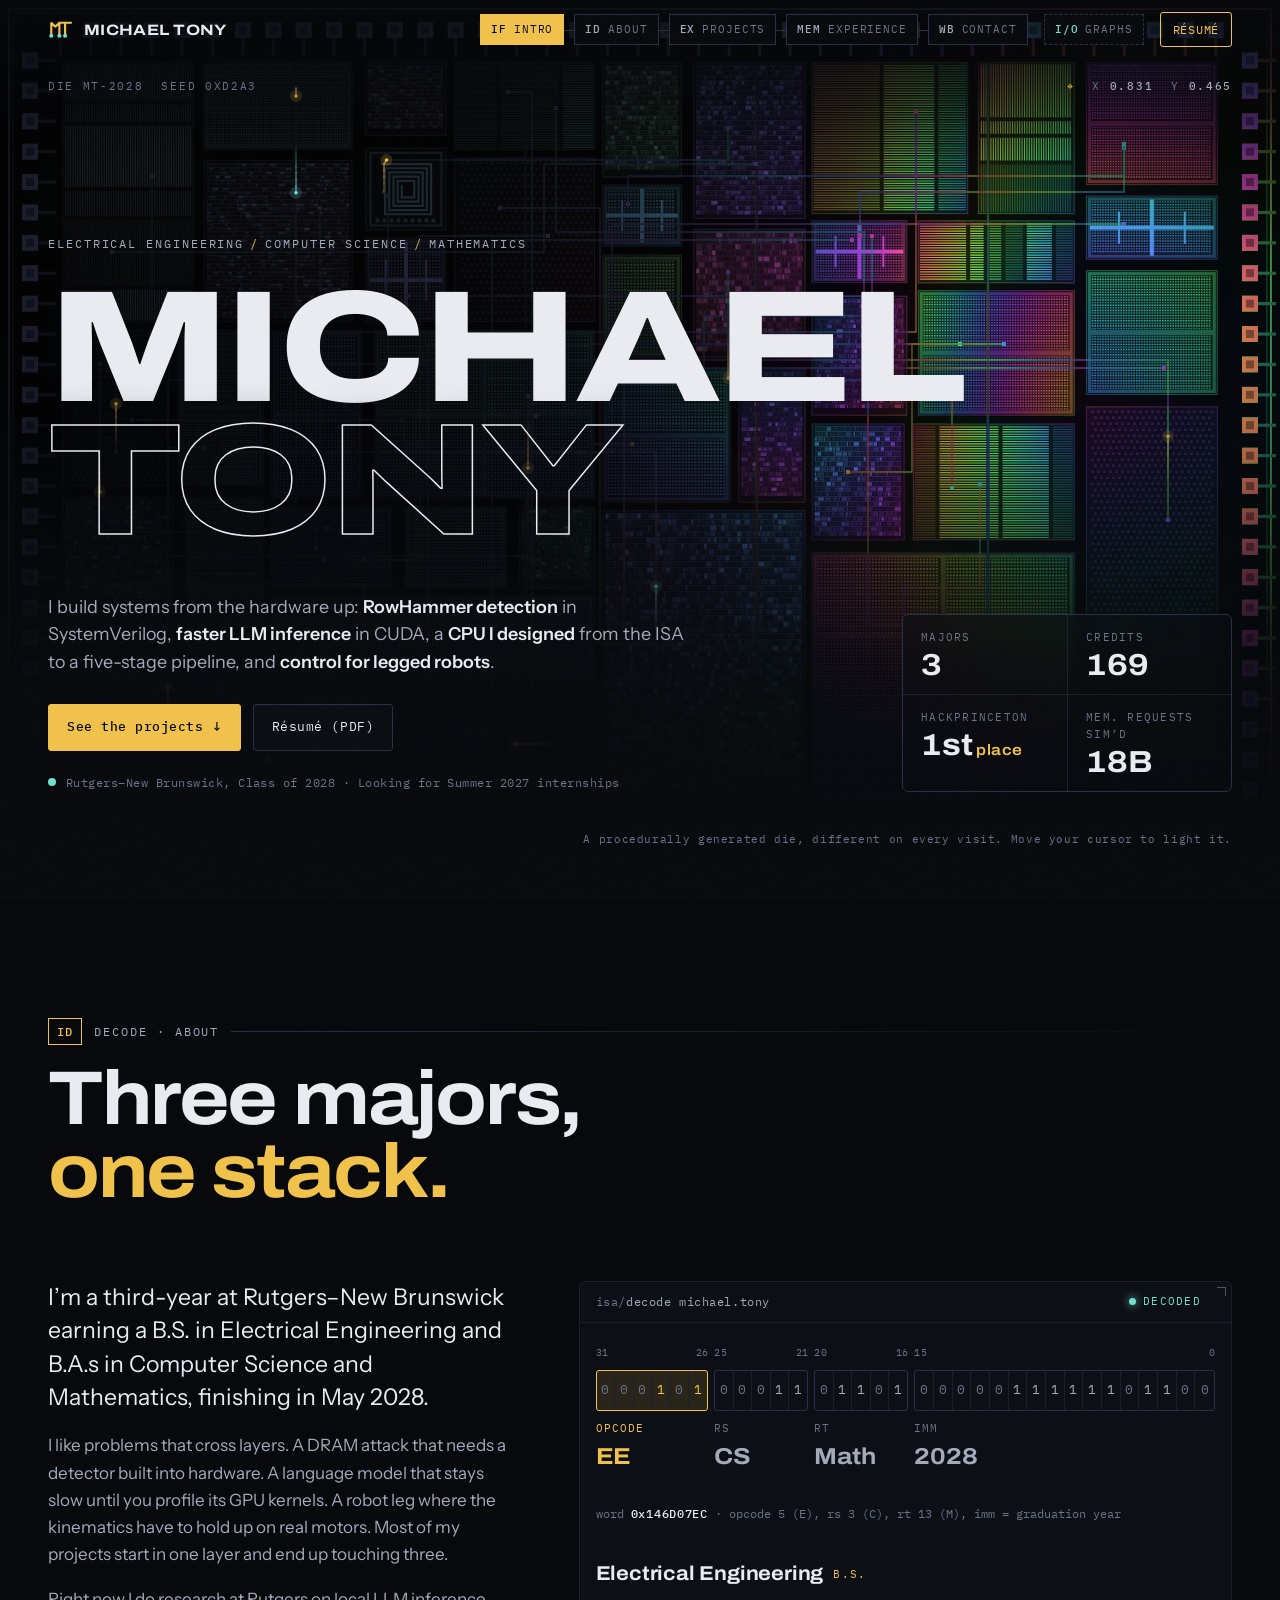
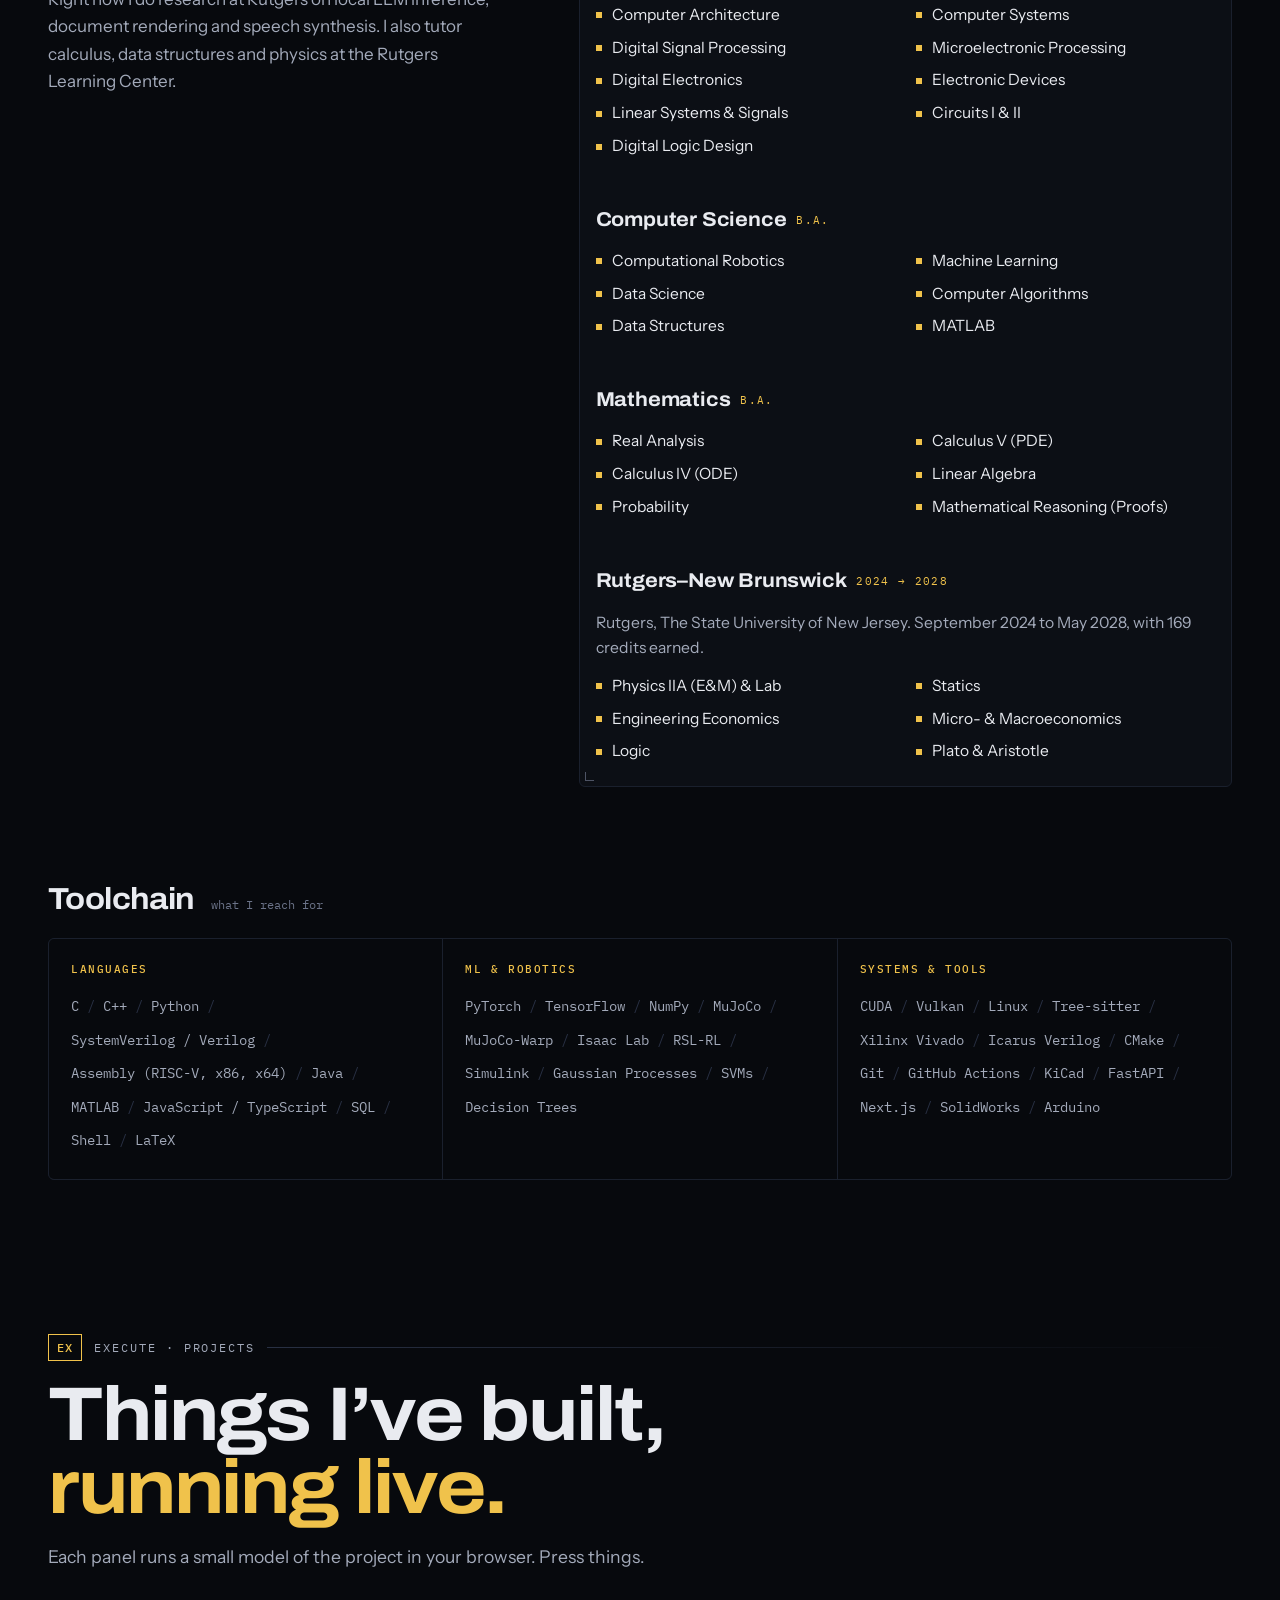
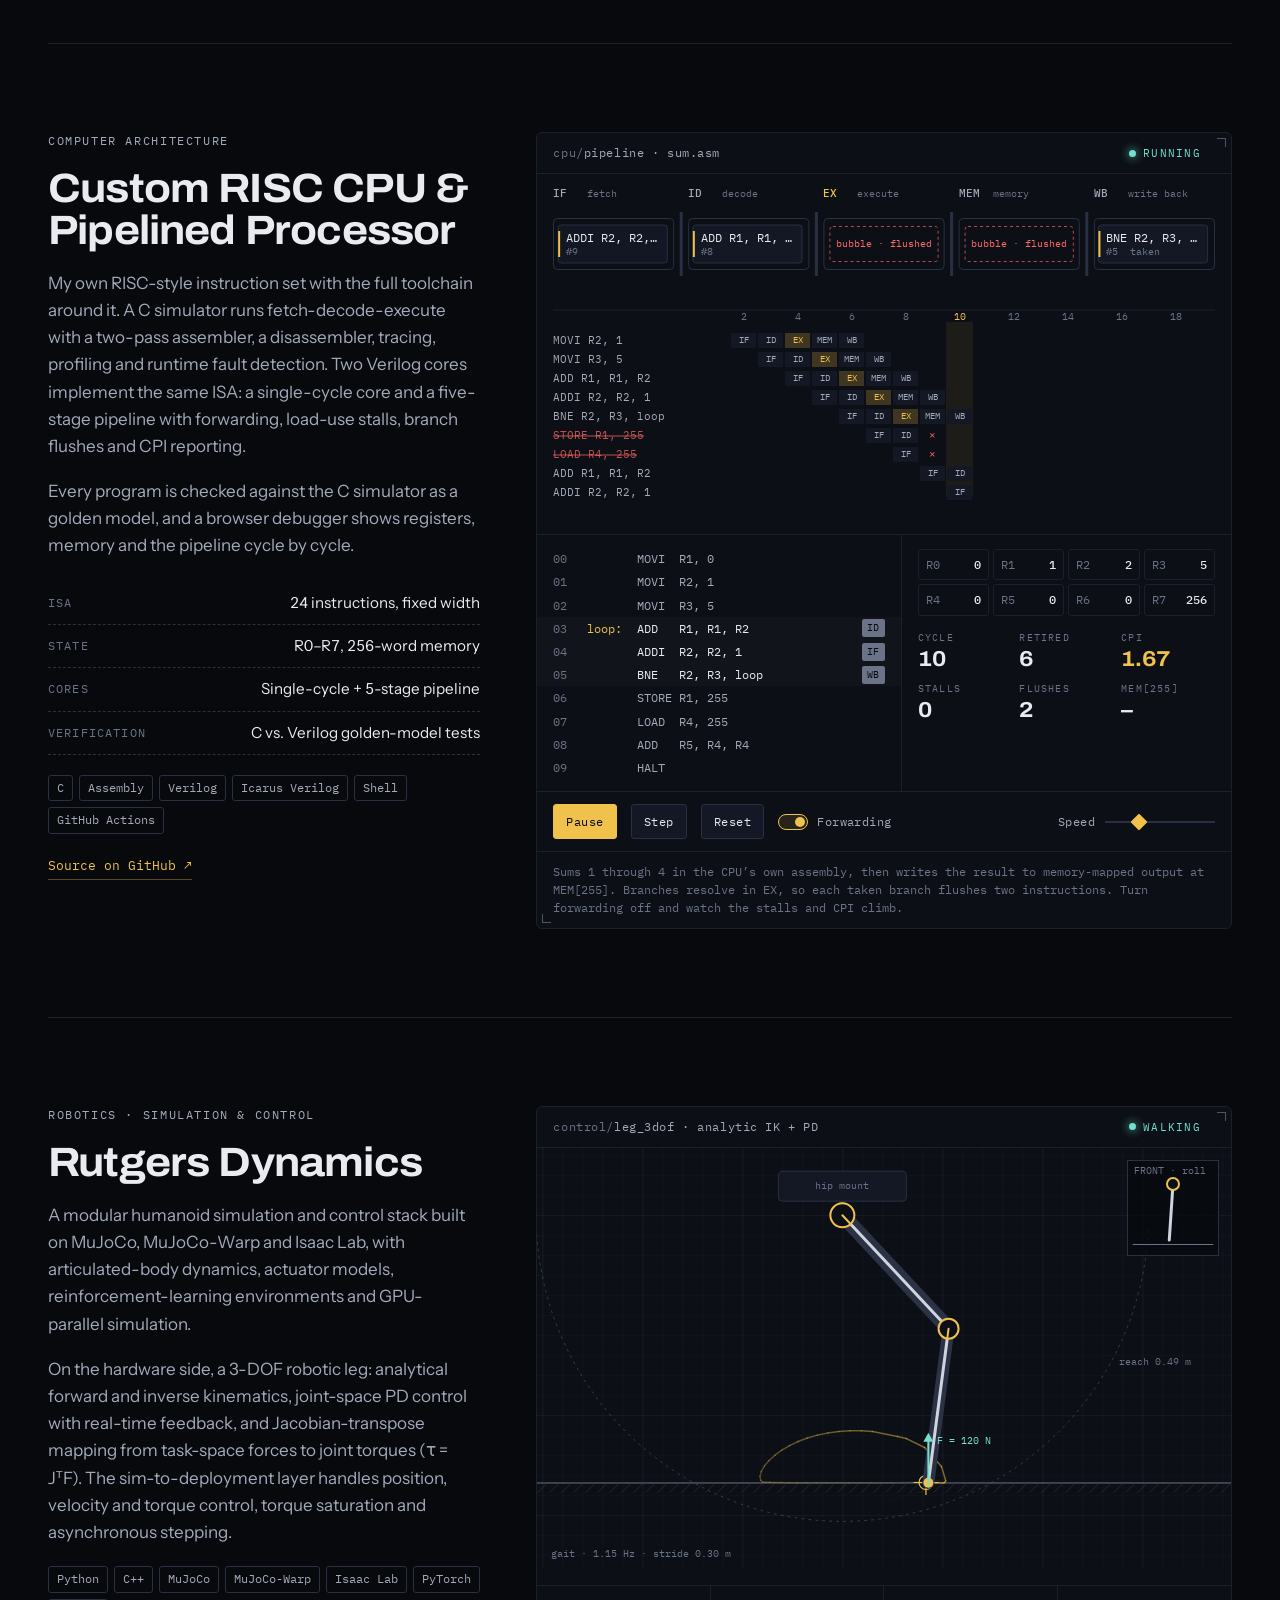
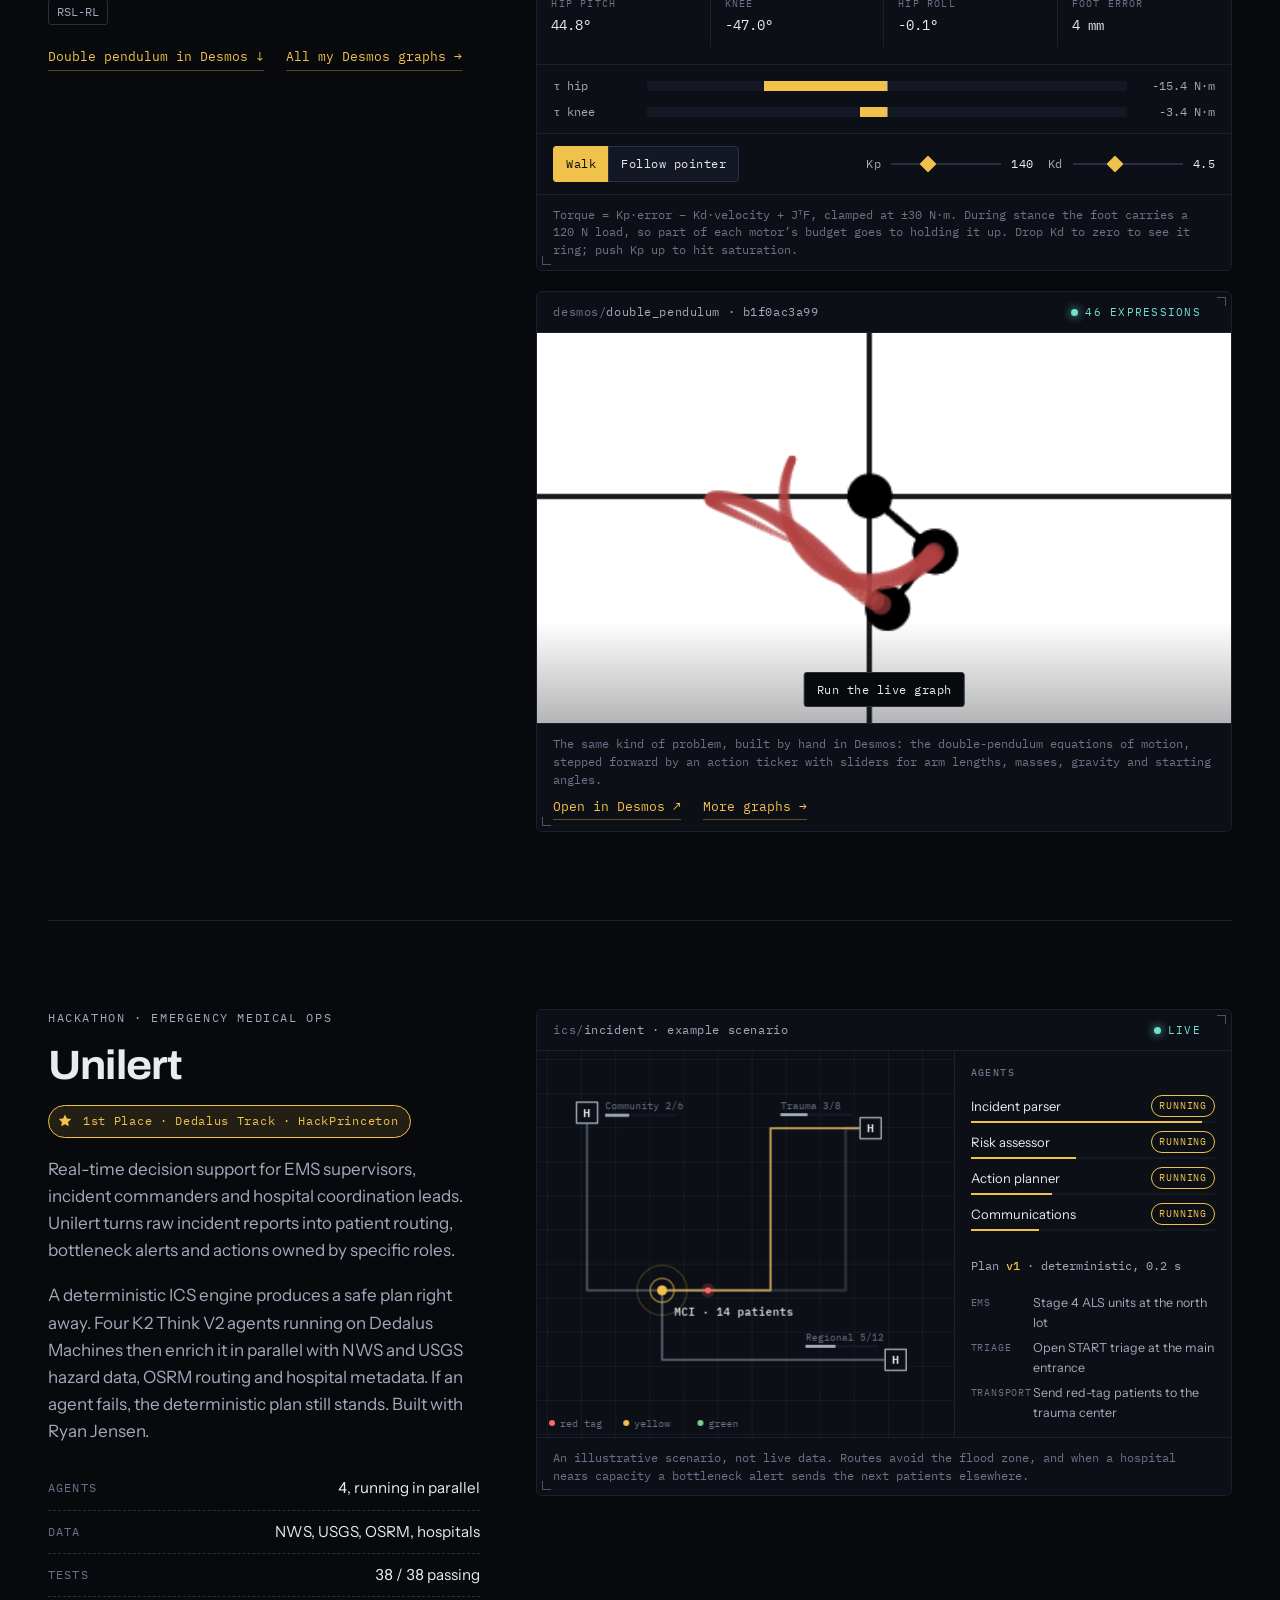
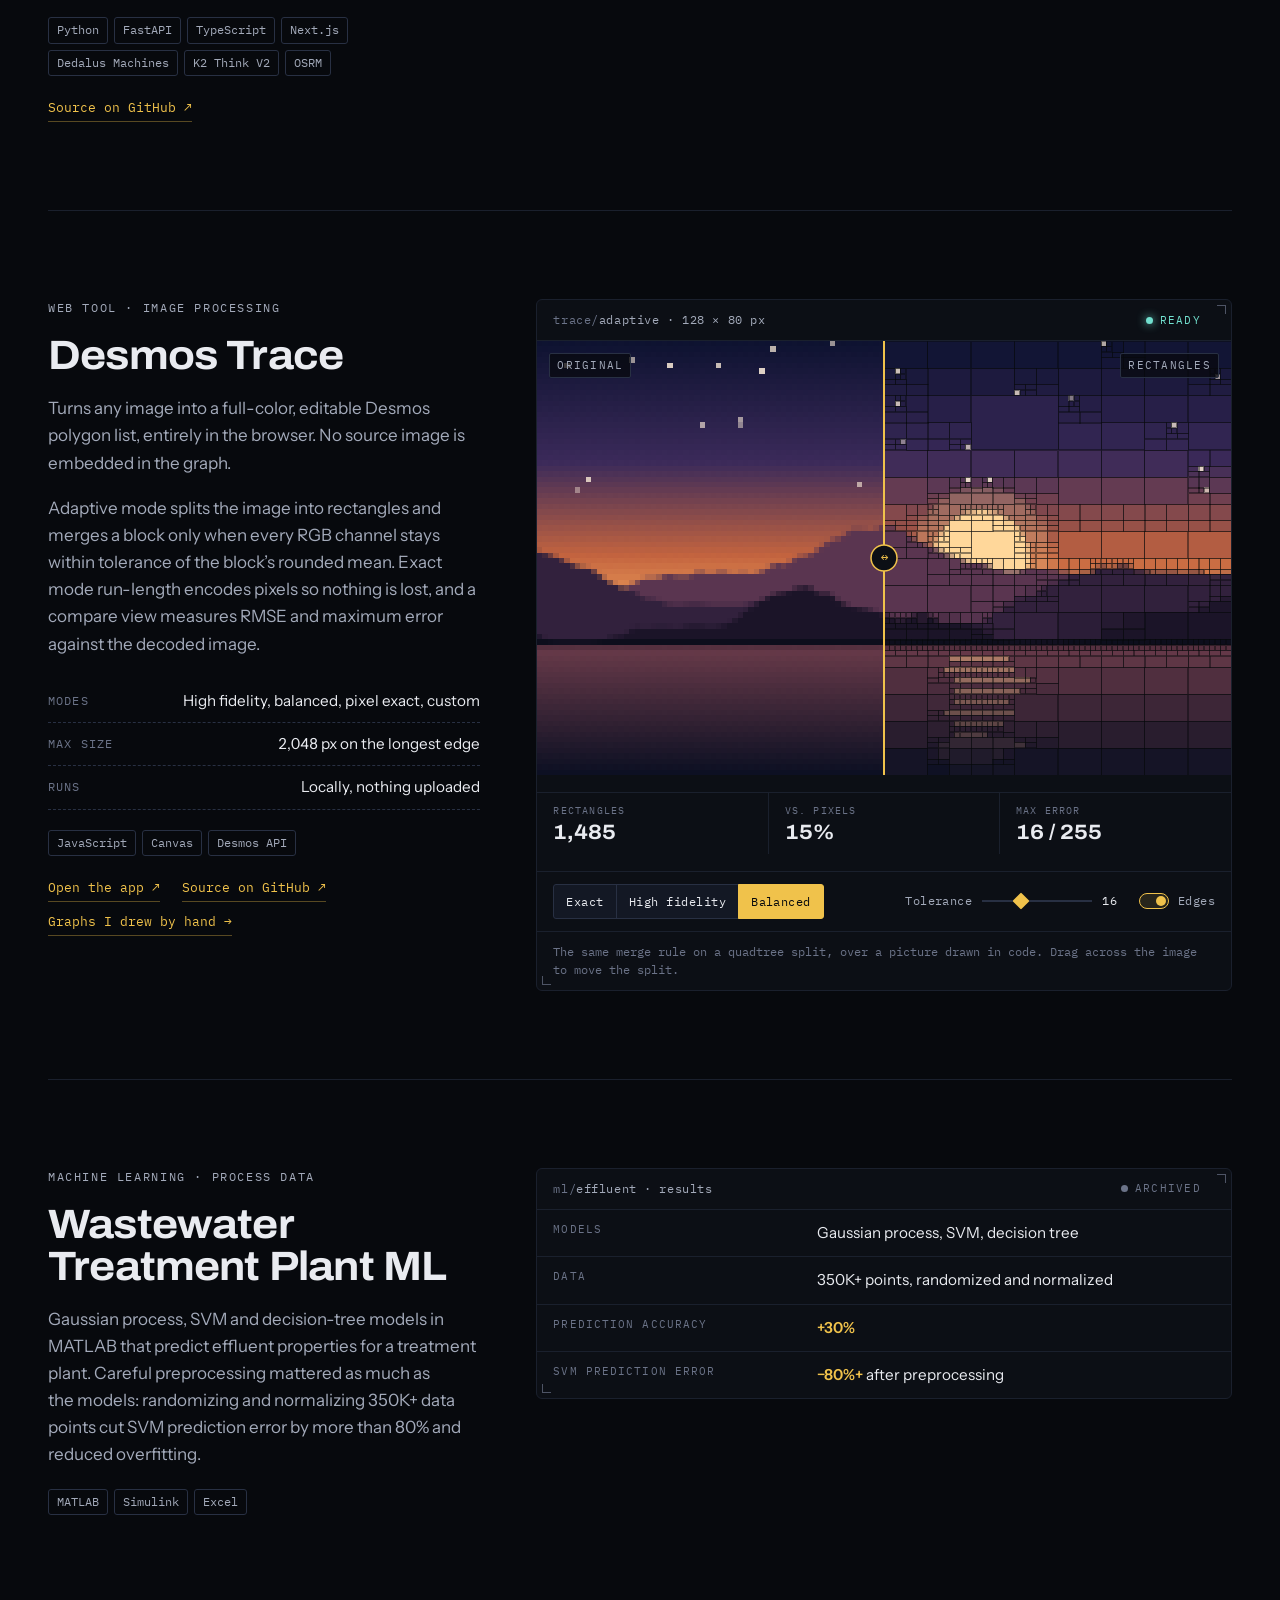
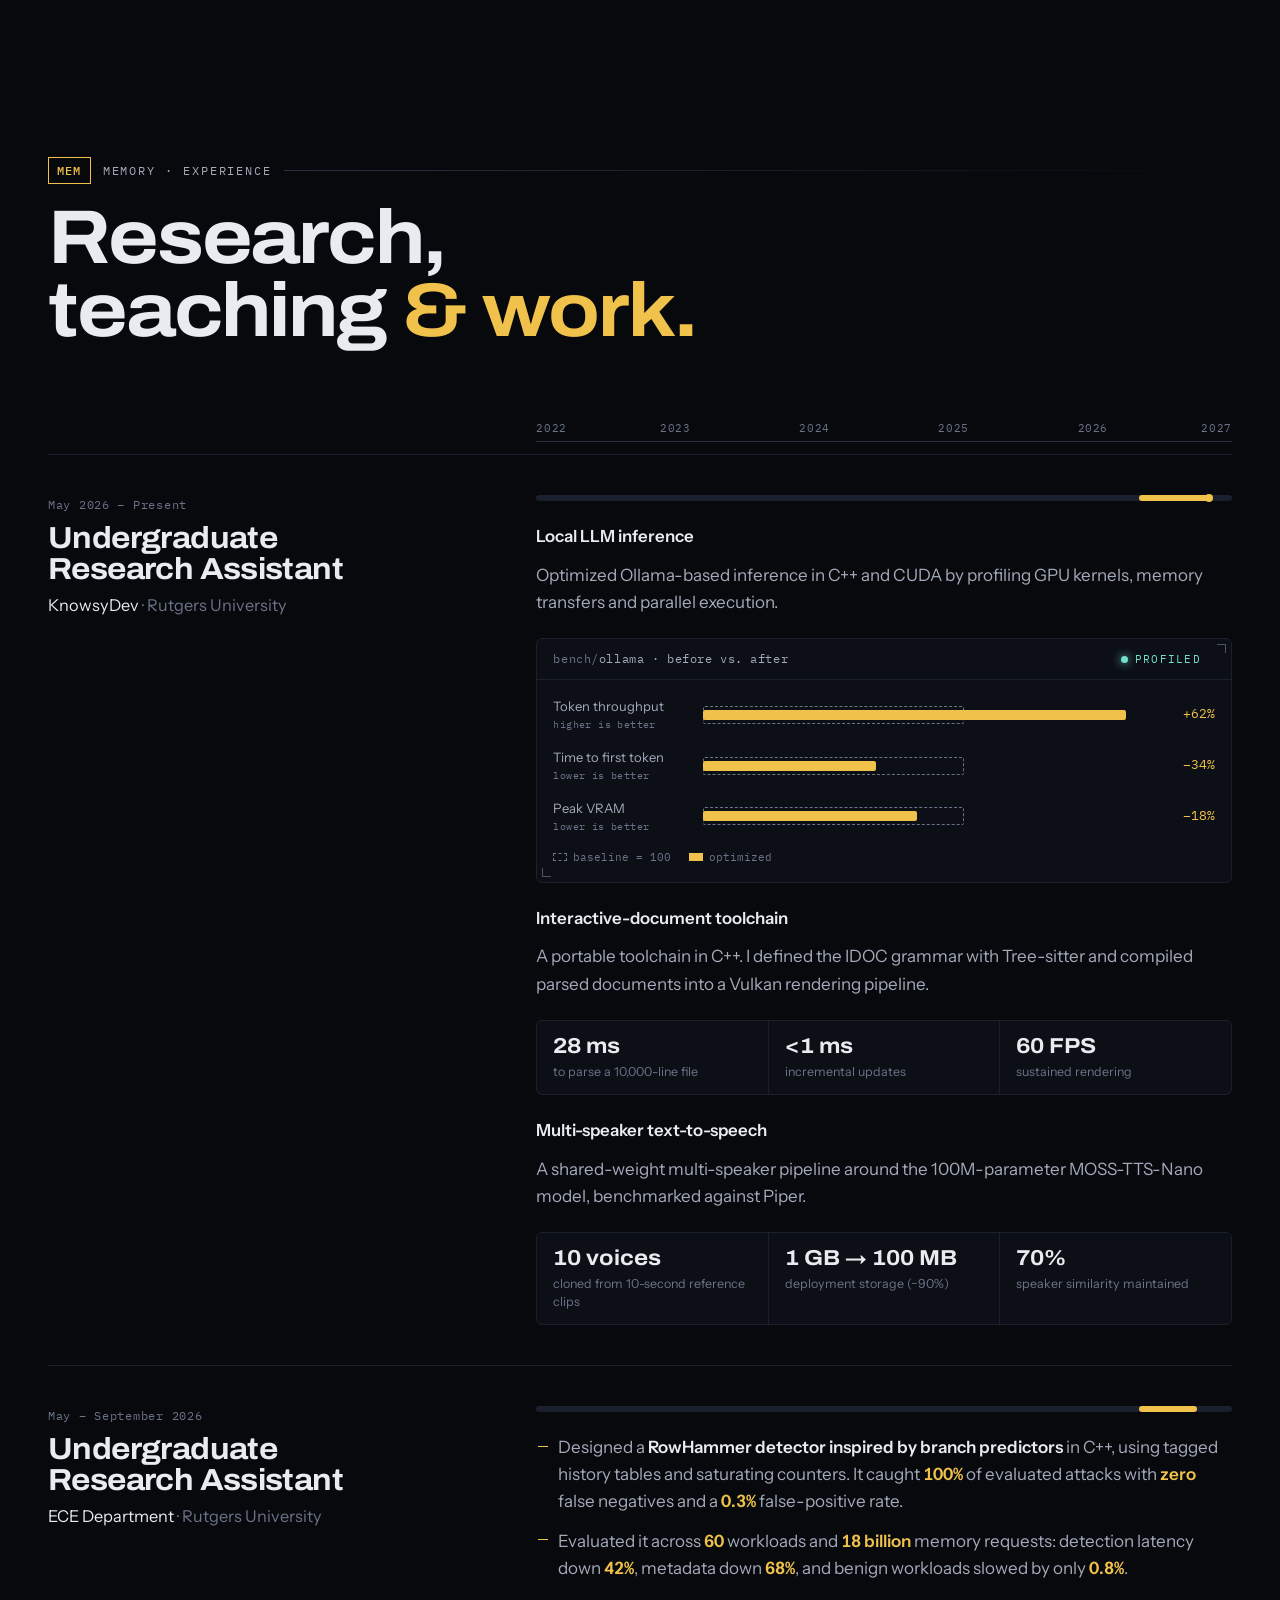
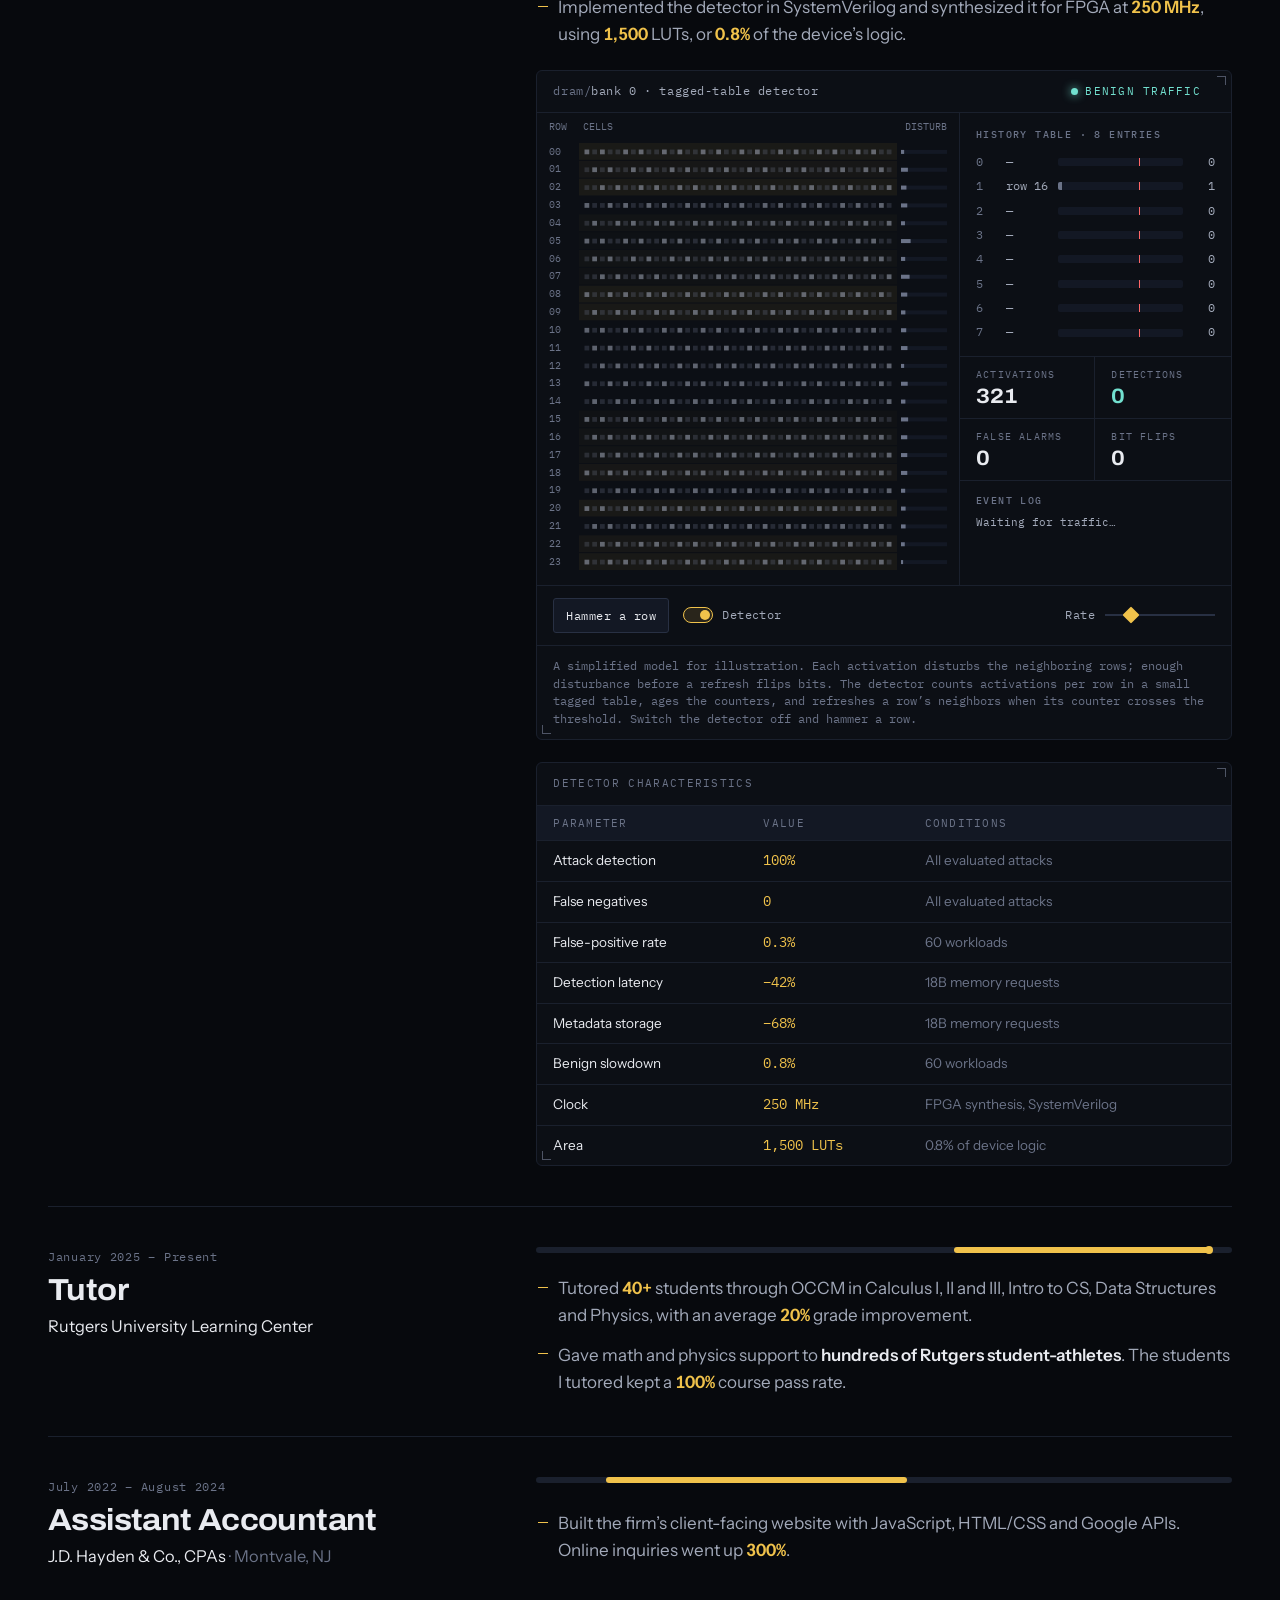
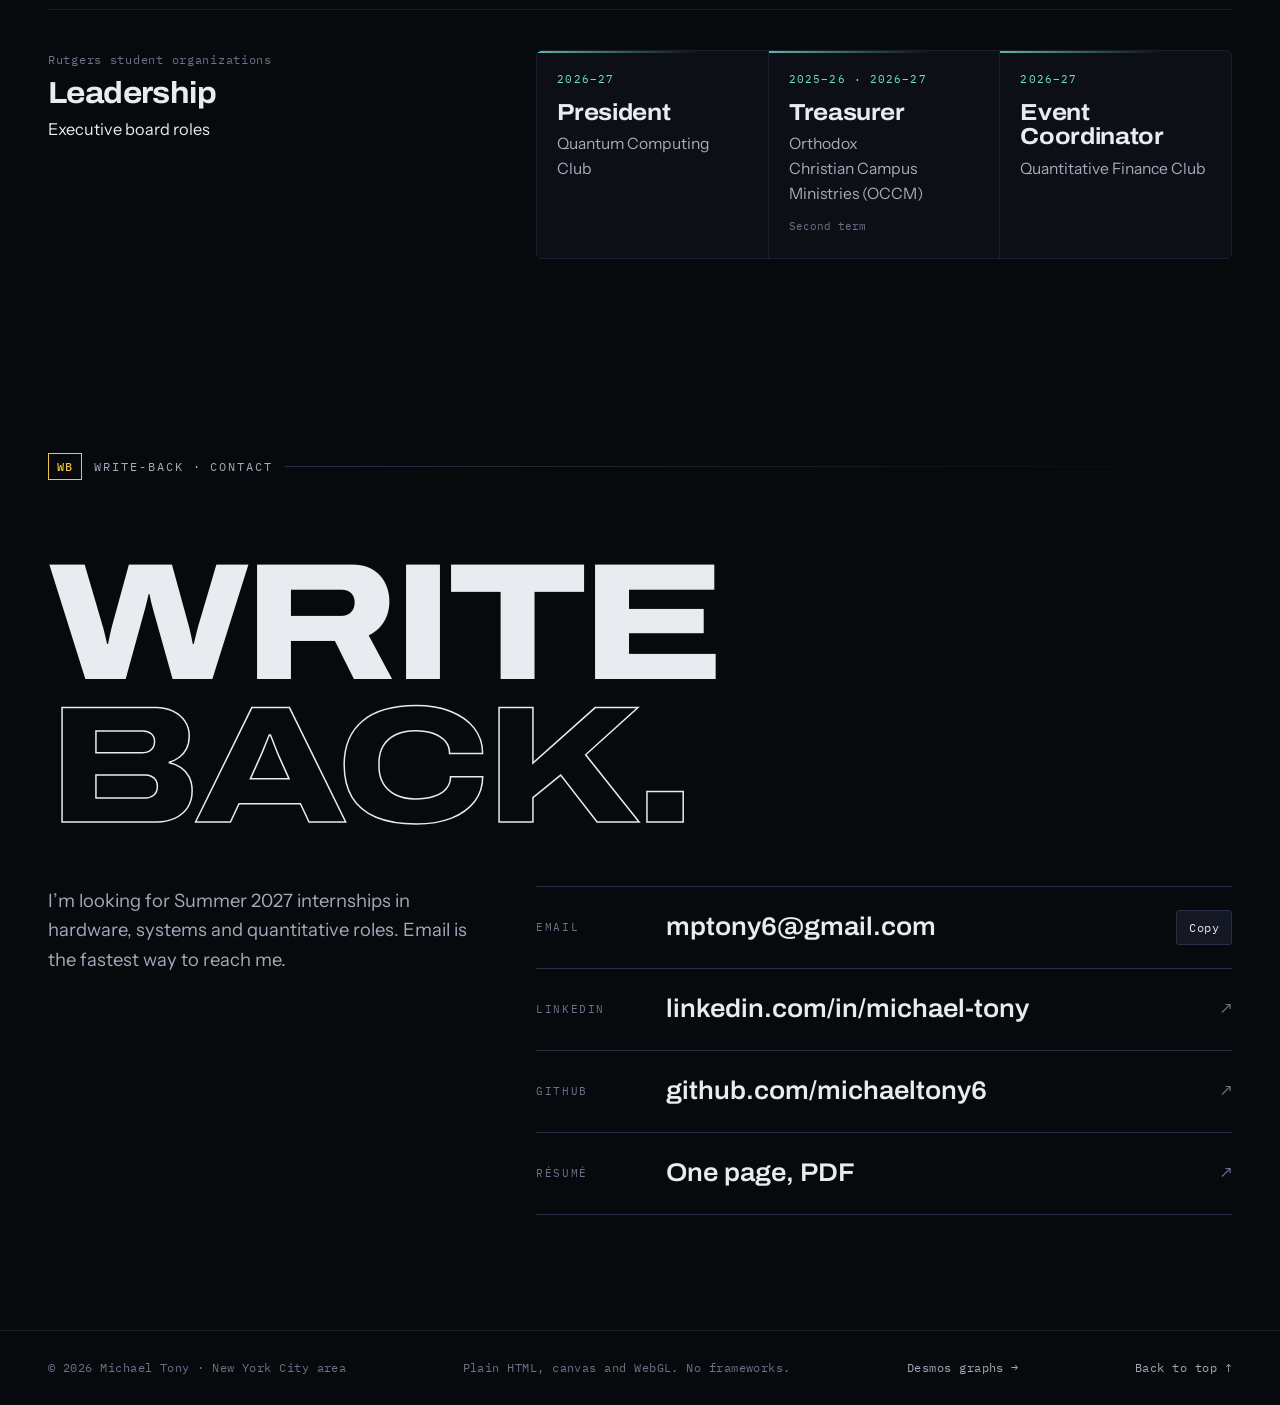
==== commit 5ccd68fa: "Gold accent, teal secondary, MT monogram, native cursor with trail - Main accent changed from copper" ====
--- a/index.html
+++ b/index.html
@@ -8,7 +8,7 @@
 <meta name="theme-color" content="#07090d">
 <meta property="og:title" content="Michael Tony">
 <meta property="og:description" content="EE + CS + Math at Rutgers–New Brunswick. Hardware, systems, ML and robotics projects, running live in the browser.">
-<link rel="icon" href="data:image/svg+xml,%3Csvg xmlns='http://www.w3.org/2000/svg' viewBox='0 0 32 32'%3E%3Crect width='32' height='32' rx='6' fill='%2307090d'/%3E%3Cpath d='M4 11h4M4 16h4M4 21h4M24 11h4M24 16h4M24 21h4M11 4v4M16 4v4M21 4v4M11 24v4M16 24v4M21 24v4' stroke='%23e49c5c' stroke-width='2'/%3E%3Crect x='8.5' y='8.5' width='15' height='15' rx='1.5' fill='none' stroke='%23e49c5c' stroke-width='2'/%3E%3Crect x='13' y='13' width='6' height='6' fill='%23e49c5c'/%3E%3C/svg%3E">
+<link rel="icon" href="data:image/svg+xml,%3Csvg xmlns='http://www.w3.org/2000/svg' viewBox='0 0 32 32'%3E%3Crect width='32' height='32' rx='7' fill='%2307090d'/%3E%3Cg transform='translate%280 1%29'%3E%3Cpath d='M4 21.5V7l5 5 5-5v14.5M14 7h14M21 7v14.5' fill='none' stroke='%23f0c24b' stroke-width='2.6' stroke-linecap='square' stroke-linejoin='bevel'/%3E%3Ccircle cx='4' cy='23' r='2.5' fill='%2372e0cf'/%3E%3Ccircle cx='14' cy='23' r='2.5' fill='%2372e0cf'/%3E%3Ccircle cx='21' cy='23' r='2.5' fill='%2372e0cf'/%3E%3C/g%3E%3C/svg%3E">
 <link rel="preconnect" href="https://fonts.googleapis.com">
 <link rel="preconnect" href="https://fonts.gstatic.com" crossorigin>
 <link rel="stylesheet" href="https://fonts.googleapis.com/css2?family=Archivo:wdth,wght@62..125,100..900&family=IBM+Plex+Mono:wght@400;500&family=Instrument+Sans:wght@400..700&display=swap">
@@ -19,7 +19,7 @@
 
 <header class="nav" id="nav">
   <a class="brand" href="#fetch" aria-label="Michael Tony, back to top">
-    <svg viewBox="0 0 32 32" aria-hidden="true"><path d="M4 11h4M4 16h4M4 21h4M24 11h4M24 16h4M24 21h4M11 4v4M16 4v4M21 4v4M11 24v4M16 24v4M21 24v4" stroke="#e49c5c" stroke-width="2"/><rect x="8.5" y="8.5" width="15" height="15" rx="1.5" fill="none" stroke="#e49c5c" stroke-width="2"/><rect x="13" y="13" width="6" height="6" fill="#e49c5c"/></svg>
+    <svg viewBox="0 0 32 32" aria-hidden="true"><path d="M4 21.5V7l5 5 5-5v14.5M14 7h14M21 7v14.5" fill="none" stroke="#f0c24b" stroke-width="2.6" stroke-linecap="square" stroke-linejoin="bevel"/><circle cx="4" cy="23" r="2.5" fill="#72e0cf"/><circle cx="14" cy="23" r="2.5" fill="#72e0cf"/><circle cx="21" cy="23" r="2.5" fill="#72e0cf"/></svg>
     <span class="brand-name">Michael Tony</span>
   </a>
   <nav class="stages" aria-label="Sections">
@@ -542,7 +542,7 @@
         <div class="role-body reveal">
           <div class="lead-grid">
             <div class="lead-card">
-              <p class="lead-term">Current</p>
+              <p class="lead-term">2026–27</p>
               <h4>President</h4>
               <p class="lead-org">Quantum Computing Club</p>
             </div>
@@ -553,9 +553,9 @@
               <p class="lead-note">Second term</p>
             </div>
             <div class="lead-card">
-              <p class="lead-term">Current</p>
+              <p class="lead-term">2026–27</p>
               <h4>Event Coordinator</h4>
-              <p class="lead-org">Quant Finance Club</p>
+              <p class="lead-org">Quantitative Finance Club</p>
             </div>
           </div>
         </div>
--- a/css/site.css
+++ b/css/site.css
@@ -11,10 +11,10 @@
   --fg: #e9ebf0;
   --fg-2: #a3aaba;
   --fg-3: #6b7388;
-  --copper: #e49c5c;      /* accent: copper trace */
-  --copper-soft: rgba(228, 156, 92, 0.12);
-  --signal: #a897ff;      /* secondary: via violet, the thin-film color on a die; live / ok */
-  --signal-soft: rgba(168, 151, 255, 0.12);
+  --accent: #f0c24b;      /* accent: bond-wire gold */
+  --accent-soft: rgba(240, 194, 75, 0.12);
+  --signal: #72e0cf;      /* secondary: live / ok */
+  --signal-soft: rgba(114, 224, 207, 0.12);
   --alert: #ff6767;       /* flush, bit flip, saturation */
 
   --font-display: "Archivo", "Helvetica Neue", Arial, sans-serif;
@@ -55,16 +55,16 @@
   background-image: url("data:image/svg+xml;utf8,<svg xmlns='http://www.w3.org/2000/svg' width='180' height='180'><filter id='n'><feTurbulence type='fractalNoise' baseFrequency='0.85' numOctaves='2' stitchTiles='stitch'/><feColorMatrix values='0 0 0 0 1 0 0 0 0 1 0 0 0 0 1 0 0 0 0.6 0'/></filter><rect width='100%' height='100%' filter='url(%23n)'/></svg>");
 }
 
-::selection { background: var(--copper); color: var(--bg); }
+::selection { background: var(--accent); color: var(--bg); }
 
 a { color: inherit; }
 img, canvas { max-width: 100%; }
 button { font: inherit; color: inherit; }
-:focus-visible { outline: 2px solid var(--copper); outline-offset: 3px; border-radius: 2px; }
+:focus-visible { outline: 2px solid var(--accent); outline-offset: 3px; border-radius: 2px; }
 
 .skip {
   position: absolute; left: 12px; top: -60px; z-index: 300;
-  background: var(--copper); color: var(--bg); padding: 8px 14px; border-radius: 4px;
+  background: var(--accent); color: var(--bg); padding: 8px 14px; border-radius: 4px;
   font-family: var(--font-mono); font-size: 13px; text-decoration: none;
 }
 .skip:focus { top: calc(12px + env(safe-area-inset-top, 0px)); }
@@ -131,16 +131,16 @@
 .stages a.io b { color: var(--signal); }
 .stages a.io.is-active { background: var(--signal); border-color: var(--signal); border-style: solid; color: var(--bg); }
 .stages a.io.is-active b { color: var(--bg); }
-.stages a.is-active { background: var(--copper); border-color: var(--copper); color: var(--bg); }
+.stages a.is-active { background: var(--accent); border-color: var(--accent); color: var(--bg); }
 .stages a.is-active b { color: var(--bg); }
 .nav-cta {
   font-family: var(--font-mono); font-size: 12px; letter-spacing: 0.06em; text-transform: uppercase;
-  text-decoration: none; padding: 7px 12px; border: 1px solid var(--copper); color: var(--copper);
+  text-decoration: none; padding: 7px 12px; border: 1px solid var(--accent); color: var(--accent);
   border-radius: 3px; white-space: nowrap; transition: background-color 0.2s, color 0.2s;
 }
-.nav-cta:hover { background: var(--copper); color: var(--bg); }
+.nav-cta:hover { background: var(--accent); color: var(--bg); }
 .nav-progress { position: absolute; left: 0; right: 0; bottom: -1px; height: 1px; }
-.nav-progress i { display: block; height: 100%; width: 0; background: var(--copper); transform-origin: left; }
+.nav-progress i { display: block; height: 100%; width: 0; background: var(--accent); transform-origin: left; }
 
 @media (max-width: 1020px) { .stages a span { display: none; } }
 @media (max-width: 640px) {
@@ -191,7 +191,7 @@
 .hud b { font-weight: 500; color: var(--fg-2); font-variant-numeric: tabular-nums; }
 .hud-tl { left: var(--gutter); }
 .hud-tr { right: var(--gutter); }
-.hud-tr .reticle { color: var(--copper); }
+.hud-tr .reticle { color: var(--accent); }
 
 .hero-inner {
   width: 100%; max-width: var(--maxw); margin-inline: auto;
@@ -206,7 +206,7 @@
   font-family: var(--font-mono); font-size: 12px; letter-spacing: 0.16em; text-transform: uppercase;
   color: var(--fg-2);
 }
-.eyebrow .sep { color: var(--copper); margin-inline: 0.5em; }
+.eyebrow .sep { color: var(--accent); margin-inline: 0.5em; }
 .hero-name {
   margin: 0.18em 0 0.28em;
   display: flex; flex-direction: column;
@@ -239,8 +239,8 @@
   transition: border-color 0.2s, background-color 0.2s, color 0.2s, transform 0.2s var(--ease);
 }
 .btn:hover { border-color: var(--fg-2); transform: translateY(-1px); }
-.btn-primary { background: var(--copper); border-color: var(--copper); color: var(--bg); font-weight: 500; }
-.btn-primary:hover { background: #f0ad70; border-color: #f0ad70; }
+.btn-primary { background: var(--accent); border-color: var(--accent); color: var(--bg); font-weight: 500; }
+.btn-primary:hover { background: #f7d06e; border-color: #f7d06e; }
 .btn .arrow { transition: transform 0.25s var(--ease); }
 .btn:hover .arrow { transform: translateY(2px); }
 .hero-status {
@@ -249,10 +249,10 @@
 }
 .hero-status i {
   width: 8px; height: 8px; border-radius: 50%; background: var(--signal); flex: none;
-  box-shadow: 0 0 0 0 rgba(168, 151, 255, 0.6);
+  box-shadow: 0 0 0 0 rgba(114, 224, 207, 0.6);
   animation: ping 2.4s infinite;
 }
-@keyframes ping { 0% { box-shadow: 0 0 0 0 rgba(168, 151, 255, 0.55); } 70%, 100% { box-shadow: 0 0 0 10px rgba(168, 151, 255, 0); } }
+@keyframes ping { 0% { box-shadow: 0 0 0 0 rgba(114, 224, 207, 0.55); } 70%, 100% { box-shadow: 0 0 0 10px rgba(114, 224, 207, 0); } }
 
 .hero-spec {
   margin: 0;
@@ -267,7 +267,7 @@
 .hero-spec div:nth-child(even) { border-left: 1px solid var(--line); }
 .hero-spec dt { font-family: var(--font-mono); font-size: 10.5px; letter-spacing: 0.12em; text-transform: uppercase; color: var(--fg-3); }
 .hero-spec dd { margin: 4px 0 0; font-family: var(--font-display); font-stretch: 112%; font-weight: 700; font-size: 1.9rem; line-height: 1; color: var(--fg); font-variant-numeric: tabular-nums; }
-.hero-spec dd small { font-size: 0.5em; color: var(--copper); margin-left: 3px; font-weight: 600; letter-spacing: 0.04em; }
+.hero-spec dd small { font-size: 0.5em; color: var(--accent); margin-left: 3px; font-weight: 600; letter-spacing: 0.04em; }
 @media (min-width: 1000px) { .hero-spec { width: 330px; } }
 .hero-caption {
   position: absolute; right: var(--gutter); bottom: 16px; margin: 0;
@@ -285,8 +285,8 @@
   font-family: var(--font-mono); font-size: 12px; letter-spacing: 0.16em; text-transform: uppercase; color: var(--fg-2);
 }
 .stage-tag b {
-  font-weight: 500; color: var(--copper);
-  border: 1px solid var(--copper); padding: 3px 8px; letter-spacing: 0.1em;
+  font-weight: 500; color: var(--accent);
+  border: 1px solid var(--accent); padding: 3px 8px; letter-spacing: 0.1em;
 }
 .stage-tag.io b { color: var(--signal); border-color: var(--signal); }
 .stage-tag .rule { flex: 1; height: 1px; background: linear-gradient(to right, var(--line-2), transparent); }
@@ -301,7 +301,7 @@
   text-wrap: balance;
   max-width: 17ch;
 }
-h2 em { font-style: normal; color: var(--copper); }
+h2 em { font-style: normal; color: var(--accent); }
 .section-sub { margin: 0; max-width: 60ch; color: var(--fg-2); font-size: 1.1rem; }
 
 h3 {
@@ -375,8 +375,8 @@
   border: 1px solid var(--line-2); border-radius: 3px; cursor: pointer;
   transition: border-color 0.2s, background-color 0.2s, color 0.2s;
 }
-.ctl:hover { border-color: var(--copper); }
-.ctl[aria-pressed="true"] { background: var(--copper); border-color: var(--copper); color: var(--bg); }
+.ctl:hover { border-color: var(--accent); }
+.ctl[aria-pressed="true"] { background: var(--accent); border-color: var(--accent); color: var(--bg); }
 .ctl-group { display: inline-flex; }
 .ctl-group .ctl { border-radius: 0; }
 .ctl-group .ctl:first-child { border-radius: 3px 0 0 3px; }
@@ -397,17 +397,17 @@
 input[type="range"]::-moz-range-track { height: 2px; background: var(--line-2); }
 input[type="range"]::-webkit-slider-thumb {
   -webkit-appearance: none; width: 12px; height: 12px; margin-top: -5px;
-  background: var(--copper); border: 0; border-radius: 1px; transform: rotate(45deg);
-}
-input[type="range"]::-moz-range-thumb { width: 11px; height: 11px; background: var(--copper); border: 0; border-radius: 1px; transform: rotate(45deg); }
+  background: var(--accent); border: 0; border-radius: 1px; transform: rotate(45deg);
+}
+input[type="range"]::-moz-range-thumb { width: 11px; height: 11px; background: var(--accent); border: 0; border-radius: 1px; transform: rotate(45deg); }
 
 .switch { display: inline-flex; align-items: center; gap: 9px; cursor: pointer; font-family: var(--font-mono); font-size: 11.5px; color: var(--fg-2); letter-spacing: 0.04em; }
 .switch input { position: absolute; opacity: 0; width: 1px; height: 1px; }
 .switch .track { width: 30px; height: 16px; border-radius: 8px; background: var(--bg-3); border: 1px solid var(--line-2); position: relative; transition: background-color 0.2s, border-color 0.2s; }
 .switch .track::after { content: ""; position: absolute; top: 2px; left: 2px; width: 10px; height: 10px; border-radius: 50%; background: var(--fg-3); transition: transform 0.2s var(--ease), background-color 0.2s; }
-.switch input:checked + .track { background: var(--copper-soft); border-color: var(--copper); }
-.switch input:checked + .track::after { transform: translateX(14px); background: var(--copper); }
-.switch input:focus-visible + .track { outline: 2px solid var(--copper); outline-offset: 2px; }
+.switch input:checked + .track { background: var(--accent-soft); border-color: var(--accent); }
+.switch input:checked + .track::after { transform: translateX(14px); background: var(--accent); }
+.switch input:focus-visible + .track { outline: 2px solid var(--accent); outline-offset: 2px; }
 
 /* decoder */
 .dec-word {
@@ -436,18 +436,18 @@
 .dec-name { font-family: var(--font-mono); font-size: 10.5px; letter-spacing: 0.1em; text-transform: uppercase; overflow: hidden; text-overflow: ellipsis; white-space: nowrap; }
 .dec-name b { display: block; font-family: var(--font-display); font-stretch: 112%; font-size: clamp(1rem, 1.8vw, 1.5rem); letter-spacing: -0.01em; color: var(--fg-2); text-transform: none; margin-top: 2px; font-weight: 700; }
 .dec-field:hover .dec-bits { border-color: var(--fg-3); }
-.dec-field[aria-pressed="true"] .dec-bits { border-color: var(--copper); background: var(--copper-soft); }
-.dec-field[aria-pressed="true"] .dec-bits i.one { color: var(--copper); }
-.dec-field[aria-pressed="true"] .dec-name, .dec-field[aria-pressed="true"] .dec-name b { color: var(--copper); }
+.dec-field[aria-pressed="true"] .dec-bits { border-color: var(--accent); background: var(--accent-soft); }
+.dec-field[aria-pressed="true"] .dec-bits i.one { color: var(--accent); }
+.dec-field[aria-pressed="true"] .dec-name, .dec-field[aria-pressed="true"] .dec-name b { color: var(--accent); }
 .dec-hex { padding: 10px 16px 0; font-family: var(--font-mono); font-size: 12px; color: var(--fg-3); }
 .dec-hex b { color: var(--fg); font-weight: 500; letter-spacing: 0.06em; }
 .dec-panel { padding: 22px 16px 22px; display: grid; gap: 14px; }
 .dec-panel h4 { margin: 0; font-family: var(--font-display); font-stretch: 108%; font-weight: 700; font-size: 1.25rem; letter-spacing: -0.01em; }
-.dec-panel h4 span { font-family: var(--font-mono); font-size: 11px; font-weight: 400; letter-spacing: 0.12em; color: var(--copper); margin-left: 10px; text-transform: uppercase; vertical-align: 2px; }
+.dec-panel h4 span { font-family: var(--font-mono); font-size: 11px; font-weight: 400; letter-spacing: 0.12em; color: var(--accent); margin-left: 10px; text-transform: uppercase; vertical-align: 2px; }
 .dec-panel p { margin: 0; color: var(--fg-2); font-size: 0.98rem; }
 .course-list { list-style: none; margin: 0; padding: 0; display: grid; grid-template-columns: repeat(auto-fill, minmax(min(100%, 220px), 1fr)); gap: 8px 22px; }
 .course-list li { position: relative; padding-left: 16px; font-size: 0.97rem; color: var(--fg); }
-.course-list li::before { content: ""; position: absolute; left: 0; top: 0.62em; width: 6px; height: 6px; background: var(--copper); }
+.course-list li::before { content: ""; position: absolute; left: 0; top: 0.62em; width: 6px; height: 6px; background: var(--accent); }
 .dec-note { font-family: var(--font-mono); font-size: 11px; color: var(--fg-3); }
 
 /* toolchain */
@@ -458,7 +458,7 @@
 .tool-grid { display: grid; gap: 1px; background: var(--line); border: 1px solid var(--line); border-radius: var(--radius); overflow: hidden; grid-template-columns: minmax(0, 1fr); }
 @media (min-width: 860px) { .tool-grid { grid-template-columns: repeat(3, minmax(0, 1fr)); } }
 .tool-col { background: var(--bg); padding: 22px 22px 24px; min-width: 0; }
-.tool-col h4 { margin: 0 0 14px; font-family: var(--font-mono); font-weight: 500; font-size: 11px; letter-spacing: 0.14em; text-transform: uppercase; color: var(--copper); }
+.tool-col h4 { margin: 0 0 14px; font-family: var(--font-mono); font-weight: 500; font-size: 11px; letter-spacing: 0.14em; text-transform: uppercase; color: var(--accent); }
 .tool-list { list-style: none; margin: 0; padding: 0; display: flex; flex-wrap: wrap; gap: 6px 4px; font-family: var(--font-mono); font-size: 13.5px; color: var(--fg-2); }
 .tool-list li { padding: 3px 0; }
 .tool-list li:not(:last-child)::after { content: "/"; color: var(--line-2); margin-left: 8px; margin-right: 4px; }
@@ -478,12 +478,12 @@
 .project-copy { display: grid; gap: 18px; align-content: start; min-width: 0; }
 .project > .bench, .project > .bench-stack { align-self: start; }
 .bench-stack { display: grid; gap: 20px; min-width: 0; }
-.kicker { margin: 0; font-family: var(--font-mono); font-size: 11.5px; letter-spacing: 0.14em; text-transform: uppercase; color: var(--copper); }
+.kicker { margin: 0; font-family: var(--font-mono); font-size: 11.5px; letter-spacing: 0.14em; text-transform: uppercase; color: var(--accent); }
 .project-copy p { margin: 0; color: var(--fg-2); max-width: 58ch; }
 .award {
   display: inline-flex; align-items: center; gap: 10px; justify-self: start;
-  padding: 6px 12px 6px 8px; border: 1px solid var(--copper); border-radius: 999px;
-  font-family: var(--font-mono); font-size: 11.5px; letter-spacing: 0.06em; color: var(--copper); background: var(--copper-soft);
+  padding: 6px 12px 6px 8px; border: 1px solid var(--accent); border-radius: 999px;
+  font-family: var(--font-mono); font-size: 11.5px; letter-spacing: 0.06em; color: var(--accent); background: var(--accent-soft);
 }
 .award svg { width: 16px; height: 16px; flex: none; }
 .facts { list-style: none; margin: 4px 0 0; padding: 0; display: grid; font-size: 0.95rem; }
@@ -494,10 +494,10 @@
 .stack li { font-family: var(--font-mono); font-size: 11.5px; color: var(--fg-2); border: 1px solid var(--line-2); padding: 3px 8px; border-radius: 3px; }
 .links { display: flex; flex-wrap: wrap; gap: 10px 22px; margin-top: 4px; }
 .link {
-  font-family: var(--font-mono); font-size: 13px; color: var(--copper); text-decoration: none;
-  border-bottom: 1px solid rgba(228, 156, 92, 0.35); padding-bottom: 2px; transition: border-color 0.2s, color 0.2s;
-}
-.link:hover { border-bottom-color: var(--copper); color: #f3b47c; }
+  font-family: var(--font-mono); font-size: 13px; color: var(--accent); text-decoration: none;
+  border-bottom: 1px solid rgba(240, 194, 75, 0.35); padding-bottom: 2px; transition: border-color 0.2s, color 0.2s;
+}
+.link:hover { border-bottom-color: var(--accent); color: #f8d77f; }
 .demo-note { font-family: var(--font-mono); font-size: 11px; color: var(--fg-3); margin: 0; }
 
 /* cpu demo */
@@ -507,11 +507,11 @@
 .cpu-prog { list-style: none; margin: 0; padding: 12px 0; font-family: var(--font-mono); font-size: 12px; counter-reset: none; min-width: 0; }
 .cpu-prog li { display: grid; grid-template-columns: 28px 44px minmax(0, 1fr) 38px; align-items: center; gap: 6px; padding: 2px 16px; color: var(--fg-2); white-space: pre; transition: background-color 0.2s; }
 .cpu-prog .addr { color: var(--fg-3); }
-.cpu-prog .lbl { color: var(--copper); }
+.cpu-prog .lbl { color: var(--accent); }
 .cpu-prog .stg { justify-self: end; font-size: 10px; padding: 1px 5px; border-radius: 2px; color: var(--bg); background: transparent; letter-spacing: 0.04em; }
 .cpu-prog li[data-stage] { color: var(--fg); background: rgba(255, 255, 255, 0.025); }
 .cpu-prog li[data-stage] .stg { background: var(--fg-3); }
-.cpu-prog li[data-stage="EX"] .stg { background: var(--copper); }
+.cpu-prog li[data-stage="EX"] .stg { background: var(--accent); }
 .cpu-prog .cmt { color: var(--fg-3); overflow: hidden; text-overflow: ellipsis; }
 .cpu-state { border-left: 1px solid var(--line); padding: 14px 16px; display: grid; gap: 14px; align-content: start; min-width: 0; }
 @media (max-width: 639px) { .cpu-state { border-left: 0; border-top: 1px solid var(--line); } }
@@ -519,12 +519,12 @@
 .reg { border: 1px solid var(--line); border-radius: 3px; padding: 5px 7px; font-family: var(--font-mono); font-size: 12px; display: flex; justify-content: space-between; gap: 6px; transition: border-color 0.5s, background-color 0.5s; min-width: 0; }
 .reg span { color: var(--fg-3); }
 .reg b { font-weight: 500; font-variant-numeric: tabular-nums; }
-.reg.hit { border-color: var(--copper); background: var(--copper-soft); transition: none; }
+.reg.hit { border-color: var(--accent); background: var(--accent-soft); transition: none; }
 .stats { margin: 0; display: grid; grid-template-columns: repeat(3, minmax(0, 1fr)); gap: 10px 8px; }
 .stats div { min-width: 0; }
 .stats dt { font-family: var(--font-mono); font-size: 10px; letter-spacing: 0.12em; text-transform: uppercase; color: var(--fg-3); }
 .stats dd { margin: 2px 0 0; font-family: var(--font-display); font-stretch: 110%; font-weight: 700; font-size: 1.35rem; line-height: 1.1; font-variant-numeric: tabular-nums; }
-.stats dd.accent { color: var(--copper); }
+.stats dd.accent { color: var(--accent); }
 
 /* leg demo */
 .leg-canvas { display: block; width: 100%; height: 420px; touch-action: none; cursor: crosshair; }
@@ -538,7 +538,7 @@
 .torque { display: grid; grid-template-columns: 82px minmax(0, 1fr) 76px; align-items: center; gap: 12px; font-family: var(--font-mono); font-size: 11.5px; color: var(--fg-2); }
 .torque .bar { position: relative; height: 10px; background: var(--bg-3); border-radius: 2px; overflow: hidden; }
 .torque .bar::before { content: ""; position: absolute; left: 50%; top: -2px; bottom: -2px; width: 1px; background: var(--fg-3); }
-.torque .bar i { position: absolute; top: 0; bottom: 0; left: 50%; width: 0; background: var(--copper); }
+.torque .bar i { position: absolute; top: 0; bottom: 0; left: 50%; width: 0; background: var(--accent); }
 .torque.sat .bar i { background: var(--alert); }
 .torque .val { text-align: right; font-variant-numeric: tabular-nums; }
 .torque.sat .val { color: var(--alert); }
@@ -557,7 +557,7 @@
 .rh-entry .ctr { position: relative; height: 8px; background: var(--bg-3); border-radius: 2px; overflow: hidden; }
 .rh-entry .ctr i { position: absolute; left: 0; top: 0; bottom: 0; width: 0; background: var(--fg-3); transition: width 0.08s linear; }
 .rh-entry .ctr::after { content: ""; position: absolute; top: 0; bottom: 0; left: var(--th, 77%); width: 1px; background: var(--alert); }
-.rh-entry.hot .ctr i { background: var(--copper); }
+.rh-entry.hot .ctr i { background: var(--accent); }
 .rh-entry .n { text-align: right; font-variant-numeric: tabular-nums; }
 .rh-stats { margin: 0; display: grid; grid-template-columns: repeat(2, minmax(0, 1fr)); border-top: 1px solid var(--line); }
 .rh-stats div { padding: 10px 16px; border-bottom: 1px solid var(--line); min-width: 0; }
@@ -570,7 +570,7 @@
 .rh-log ol { list-style: none; margin: 0; padding: 0; font-family: var(--font-mono); font-size: 11px; line-height: 1.7; color: var(--fg-2); }
 .rh-log li { white-space: nowrap; overflow: hidden; text-overflow: ellipsis; }
 .rh-log li b { font-weight: 500; color: var(--signal); }
-.rh-log li.fp b { color: var(--copper); }
+.rh-log li.fp b { color: var(--accent); }
 .rh-log li.flip b { color: var(--alert); }
 
 /* unilert demo */
@@ -585,14 +585,14 @@
 .agent { display: grid; grid-template-columns: minmax(0, 1fr) auto; gap: 4px 10px; align-items: center; font-size: 13px; }
 .agent .name { color: var(--fg); overflow: hidden; text-overflow: ellipsis; white-space: nowrap; }
 .agent .pill { font-family: var(--font-mono); font-size: 10px; letter-spacing: 0.08em; text-transform: uppercase; padding: 2px 7px; border-radius: 999px; border: 1px solid var(--line-2); color: var(--fg-3); }
-.agent .pill.run { border-color: var(--copper); color: var(--copper); }
+.agent .pill.run { border-color: var(--accent); color: var(--accent); }
 .agent .pill.done { border-color: var(--signal); color: var(--signal); }
 .agent .prog { grid-column: 1 / -1; height: 2px; background: var(--bg-3); position: relative; overflow: hidden; }
-.agent .prog i { position: absolute; left: 0; top: 0; bottom: 0; width: 0; background: var(--copper); }
+.agent .prog i { position: absolute; left: 0; top: 0; bottom: 0; width: 0; background: var(--accent); }
 .agent .prog i.done { background: var(--signal); }
 .plan { display: grid; gap: 6px; }
 .plan-v { font-family: var(--font-mono); font-size: 11.5px; color: var(--fg-2); }
-.plan-v b { color: var(--copper); font-weight: 500; }
+.plan-v b { color: var(--accent); font-weight: 500; }
 .plan ol { margin: 0; padding: 0; list-style: none; display: grid; gap: 5px; font-size: 12.5px; color: var(--fg-2); }
 .plan li { display: grid; grid-template-columns: 54px minmax(0, 1fr); gap: 8px; }
 .plan li span { font-family: var(--font-mono); font-size: 10px; letter-spacing: 0.08em; text-transform: uppercase; color: var(--fg-3); padding-top: 2px; }
@@ -617,7 +617,7 @@
 .spec-table tr:last-child th, .spec-table tr:last-child td { border-bottom: 0; }
 .spec-table th { font-family: var(--font-mono); font-weight: 400; font-size: 11px; letter-spacing: 0.1em; text-transform: uppercase; color: var(--fg-3); width: 38%; }
 .spec-table td { color: var(--fg); }
-.spec-table td b { color: var(--copper); font-weight: 600; }
+.spec-table td b { color: var(--accent); font-weight: 600; }
 
 /* ───────────────────────── experience / memory ───────────────────────── */
 .timeline { display: grid; gap: 0; }
@@ -641,14 +641,14 @@
 .role-when { margin: 0; font-family: var(--font-mono); font-size: 12px; letter-spacing: 0.06em; color: var(--fg-3); }
 .role-body { display: grid; gap: 22px; min-width: 0; }
 .span { position: relative; height: 6px; background: var(--line); border-radius: 3px; }
-.span i { position: absolute; top: 0; bottom: 0; left: calc(var(--s) * 1%); width: calc((var(--e) - var(--s)) * 1%); background: var(--copper); border-radius: 3px; }
-.span.now i::after { content: ""; position: absolute; right: -4px; top: 50%; width: 8px; height: 8px; margin-top: -4px; border-radius: 50%; background: var(--copper); box-shadow: 0 0 0 0 rgba(228, 156, 92, 0.5); animation: ping-c 2.2s infinite; }
-@keyframes ping-c { 0% { box-shadow: 0 0 0 0 rgba(228, 156, 92, 0.5); } 70%, 100% { box-shadow: 0 0 0 9px rgba(228, 156, 92, 0); } }
+.span i { position: absolute; top: 0; bottom: 0; left: calc(var(--s) * 1%); width: calc((var(--e) - var(--s)) * 1%); background: var(--accent); border-radius: 3px; }
+.span.now i::after { content: ""; position: absolute; right: -4px; top: 50%; width: 8px; height: 8px; margin-top: -4px; border-radius: 50%; background: var(--accent); box-shadow: 0 0 0 0 rgba(240, 194, 75, 0.5); animation: ping-c 2.2s infinite; }
+@keyframes ping-c { 0% { box-shadow: 0 0 0 0 rgba(240, 194, 75, 0.5); } 70%, 100% { box-shadow: 0 0 0 9px rgba(240, 194, 75, 0); } }
 .points { margin: 0; padding: 0; list-style: none; display: grid; gap: 12px; }
 .points li { position: relative; padding-left: 22px; color: var(--fg-2); max-width: 70ch; }
-.points li::before { content: ""; position: absolute; left: 2px; top: 0.7em; width: 10px; height: 1px; background: var(--copper); }
+.points li::before { content: ""; position: absolute; left: 2px; top: 0.7em; width: 10px; height: 1px; background: var(--accent); }
 .points strong { color: var(--fg); font-weight: 600; }
-.points .num { color: var(--copper); font-weight: 600; font-variant-numeric: tabular-nums; }
+.points .num { color: var(--accent); font-weight: 600; font-variant-numeric: tabular-nums; }
 
 .mini-head { margin: 0 0 4px; font-family: var(--font-mono); font-weight: 500; font-size: 11px; letter-spacing: 0.14em; text-transform: uppercase; color: var(--fg-3); }
 .bars { padding: 16px; display: grid; gap: 14px; }
@@ -658,14 +658,14 @@
 .bar-row .track { position: relative; height: 18px; }
 .bar-row .base, .bar-row .after { position: absolute; left: 0; top: 0; bottom: 0; border-radius: 2px; }
 .bar-row .base { width: calc(100 / 170 * 100%); border: 1px dashed var(--fg-3); background: transparent; }
-.bar-row .after { width: calc(var(--v) / 170 * 100%); background: var(--copper); top: 4px; bottom: 4px; transform-origin: left; }
+.bar-row .after { width: calc(var(--v) / 170 * 100%); background: var(--accent); top: 4px; bottom: 4px; transform-origin: left; }
 .js-motion .bars .after { transform: scaleX(0); transition: transform 1.2s var(--ease) 0.2s; }
 .js-motion .bars.is-in .after { transform: scaleX(1); }
-.bar-row .delta { font-family: var(--font-mono); font-size: 13px; color: var(--copper); text-align: right; font-variant-numeric: tabular-nums; }
+.bar-row .delta { font-family: var(--font-mono); font-size: 13px; color: var(--accent); text-align: right; font-variant-numeric: tabular-nums; }
 .bars-key { display: flex; flex-wrap: wrap; gap: 6px 18px; font-family: var(--font-mono); font-size: 10.5px; color: var(--fg-3); }
 .bars-key i { display: inline-block; width: 14px; height: 8px; margin-right: 6px; vertical-align: 0; }
 .bars-key .k-base { border: 1px dashed var(--fg-3); }
-.bars-key .k-after { background: var(--copper); }
+.bars-key .k-after { background: var(--accent); }
 @media (max-width: 520px) { .bar-row { grid-template-columns: 96px minmax(0, 1fr) 46px; gap: 10px; font-size: 12px; } }
 
 .chips { display: grid; grid-template-columns: repeat(auto-fit, minmax(min(100%, 170px), 1fr)); gap: 1px; background: var(--line); border: 1px solid var(--line); border-radius: var(--radius); overflow: hidden; }
@@ -681,7 +681,7 @@
 .datasheet caption { text-align: left; padding: 12px 16px; font-family: var(--font-mono); font-size: 11px; letter-spacing: 0.12em; text-transform: uppercase; color: var(--fg-3); border-bottom: 1px solid var(--line); }
 .datasheet th, .datasheet td { padding: 9px 16px; border-bottom: 1px solid var(--line); text-align: left; }
 .datasheet thead th { font-family: var(--font-mono); font-weight: 400; font-size: 10.5px; letter-spacing: 0.12em; text-transform: uppercase; color: var(--fg-3); background: var(--bg-3); }
-.datasheet td:nth-child(2) { font-family: var(--font-mono); color: var(--copper); white-space: nowrap; font-variant-numeric: tabular-nums; }
+.datasheet td:nth-child(2) { font-family: var(--font-mono); color: var(--accent); white-space: nowrap; font-variant-numeric: tabular-nums; }
 .datasheet td:nth-child(3) { color: var(--fg-3); }
 .datasheet tbody tr:last-child td { border-bottom: 0; }
 
@@ -709,9 +709,9 @@
   user-select: all;
 }
 .contact-row a.v { user-select: auto; }
-.contact-row a.v:hover { color: var(--copper); }
+.contact-row a.v:hover { color: var(--accent); }
 .contact-row .go { font-family: var(--font-mono); font-size: 18px; color: var(--fg-3); text-decoration: none; transition: transform 0.25s var(--ease), color 0.2s; }
-.contact-row:hover .go { color: var(--copper); transform: translate(3px, -3px); }
+.contact-row:hover .go { color: var(--accent); transform: translate(3px, -3px); }
 @media (max-width: 560px) { .contact-row { grid-template-columns: minmax(0, 1fr) auto; } .contact-row .k { grid-column: 1 / -1; } }
 
 footer {
@@ -720,7 +720,7 @@
 }
 .foot { display: flex; flex-wrap: wrap; justify-content: space-between; gap: 12px 28px; font-family: var(--font-mono); font-size: 11.5px; color: var(--fg-3); letter-spacing: 0.04em; }
 .foot a { color: var(--fg-2); text-decoration: none; }
-.foot a:hover { color: var(--copper); }
+.foot a:hover { color: var(--accent); }
 
 /* ───────────────────────── leadership ───────────────────────── */
 .lead-grid { display: grid; gap: 1px; background: var(--line); border: 1px solid var(--line); border-radius: var(--radius); overflow: hidden; grid-template-columns: minmax(0, 1fr); }
@@ -763,10 +763,9 @@
 .graph-body p { margin: 0; color: var(--fg-2); }
 .graph-body .facts { margin: 0; }
 .back { display: inline-flex; align-items: center; gap: 8px; font-family: var(--font-mono); font-size: 12px; letter-spacing: 0.06em; color: var(--fg-2); text-decoration: none; }
-.back:hover { color: var(--copper); }
-
-/* ───────────────────────── probe cursor ───────────────────────── */
-.has-probe, .has-probe * { cursor: none !important; }
+.back:hover { color: var(--accent); }
+
+/* ───────────────────────── cursor trail ───────────────────────── */
 .probe { position: fixed; inset: 0; width: 100vw; height: 100vh; pointer-events: none; z-index: 300; }
 
 @media (prefers-reduced-motion: reduce) {
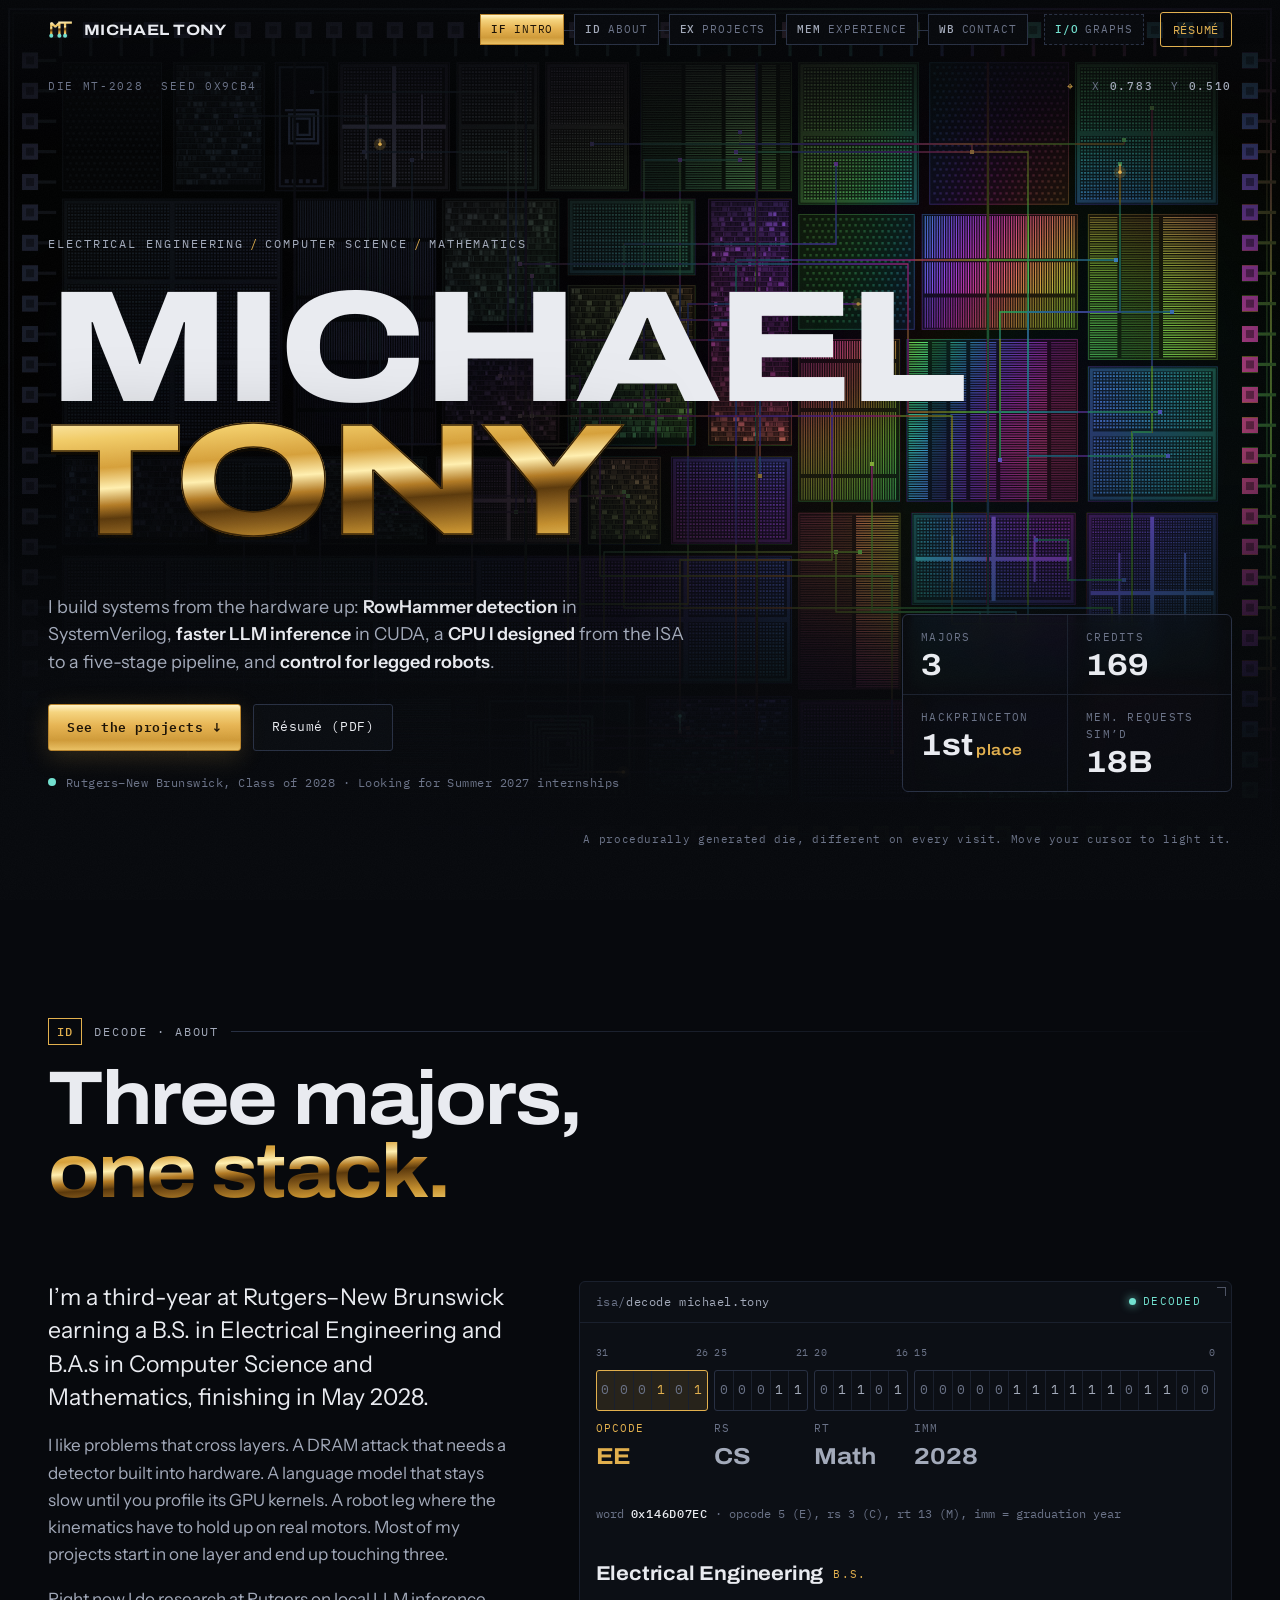
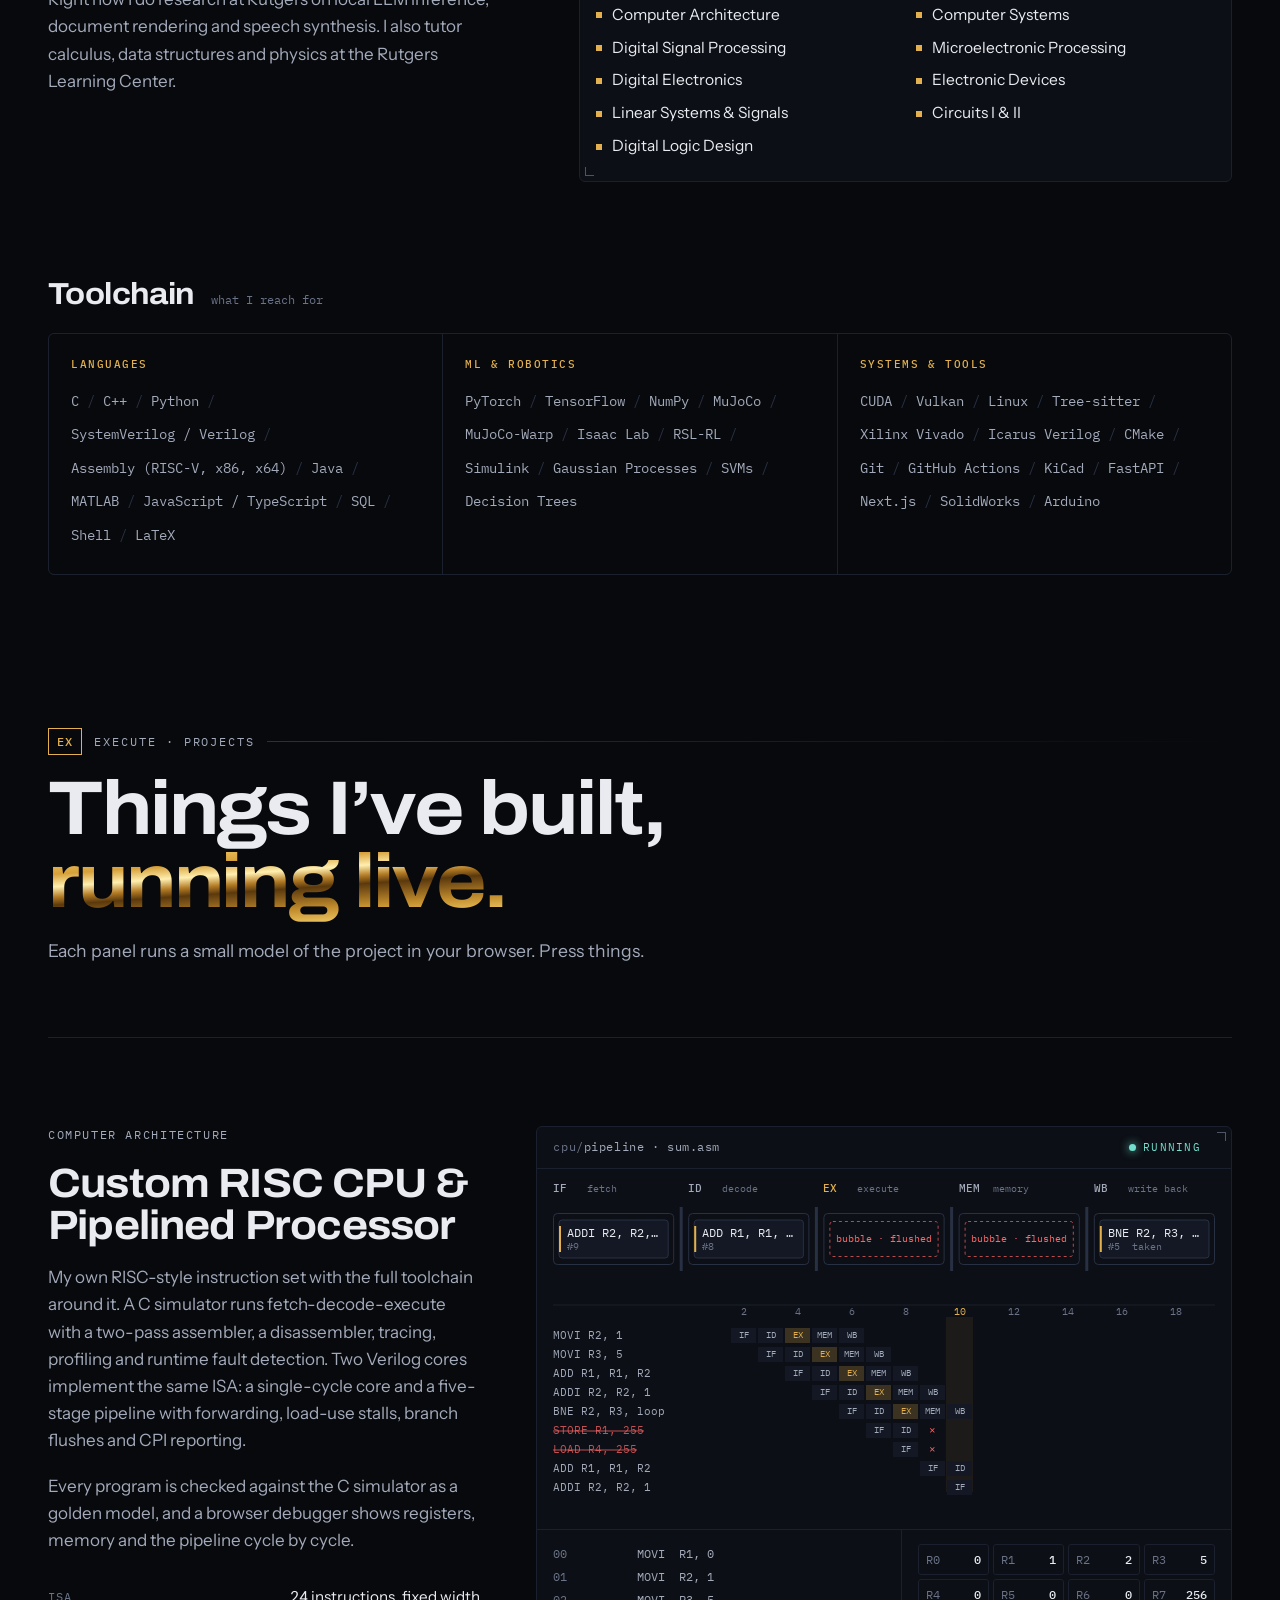
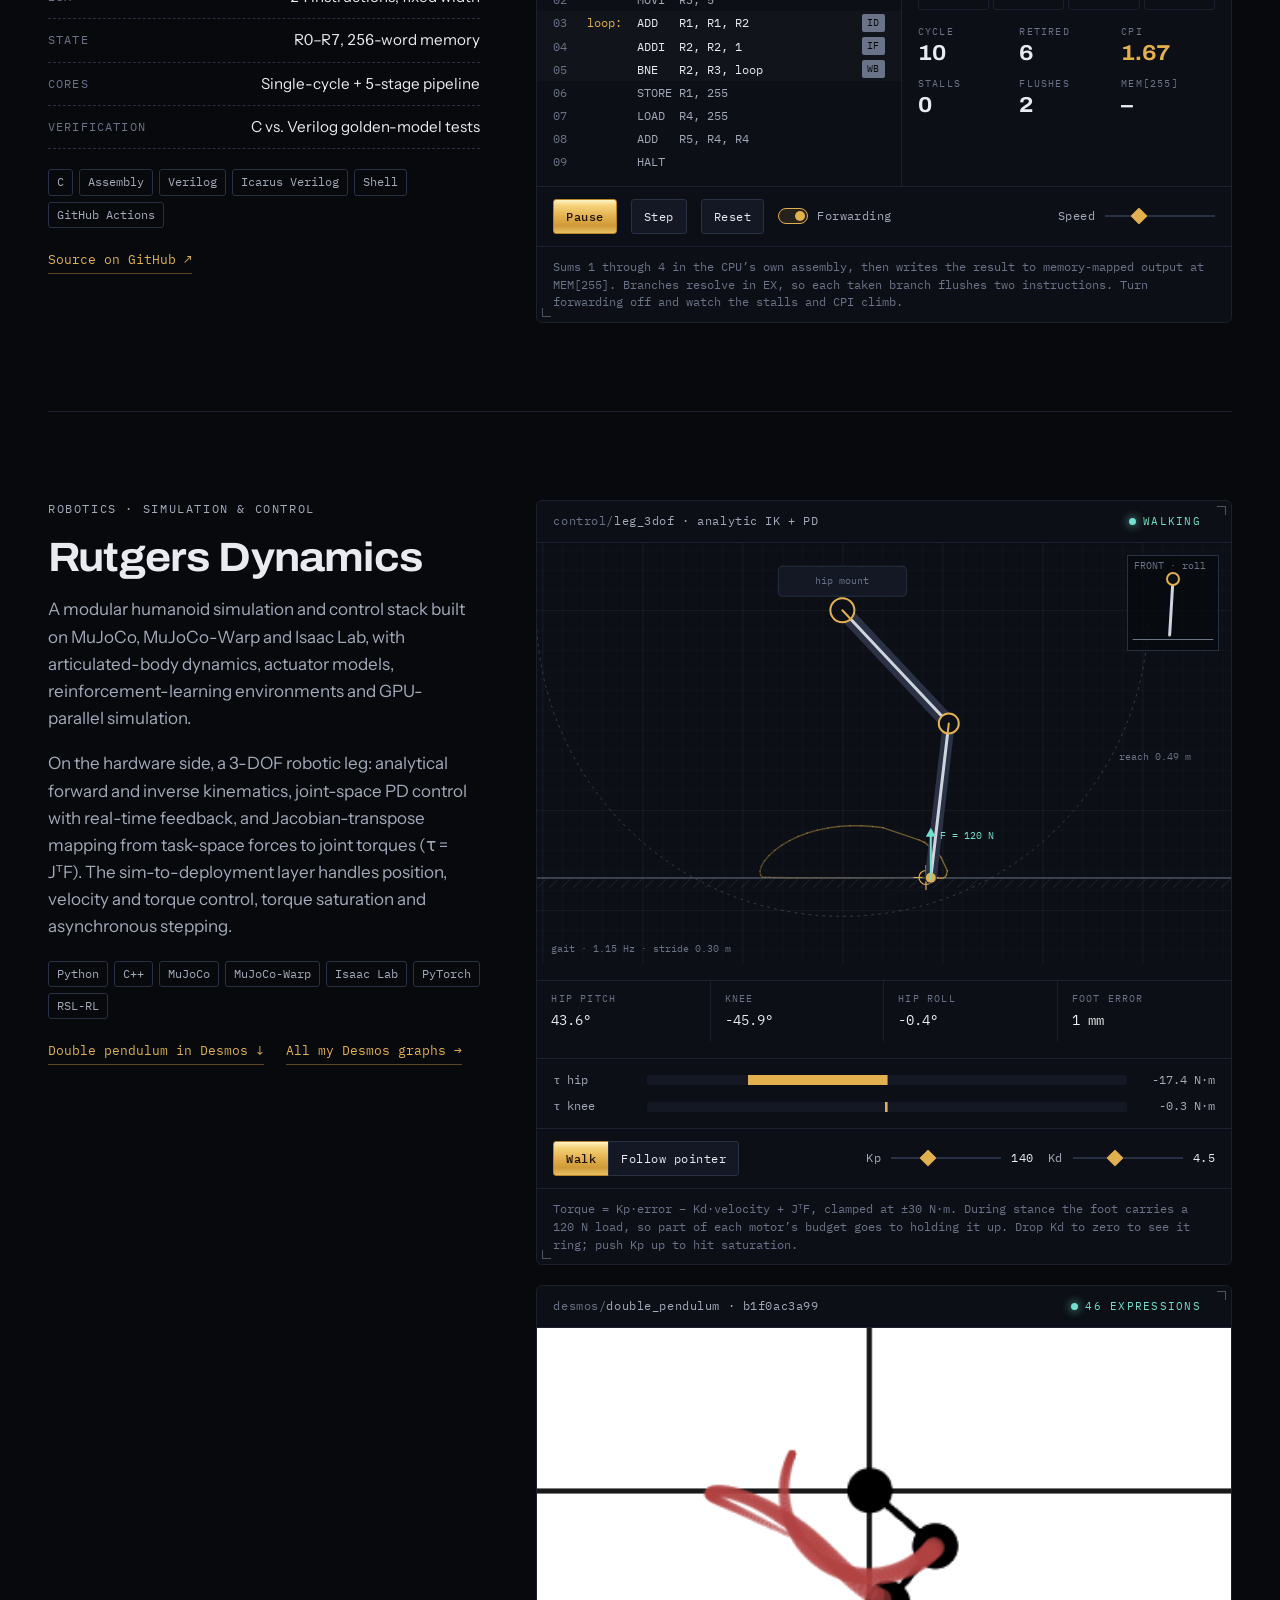
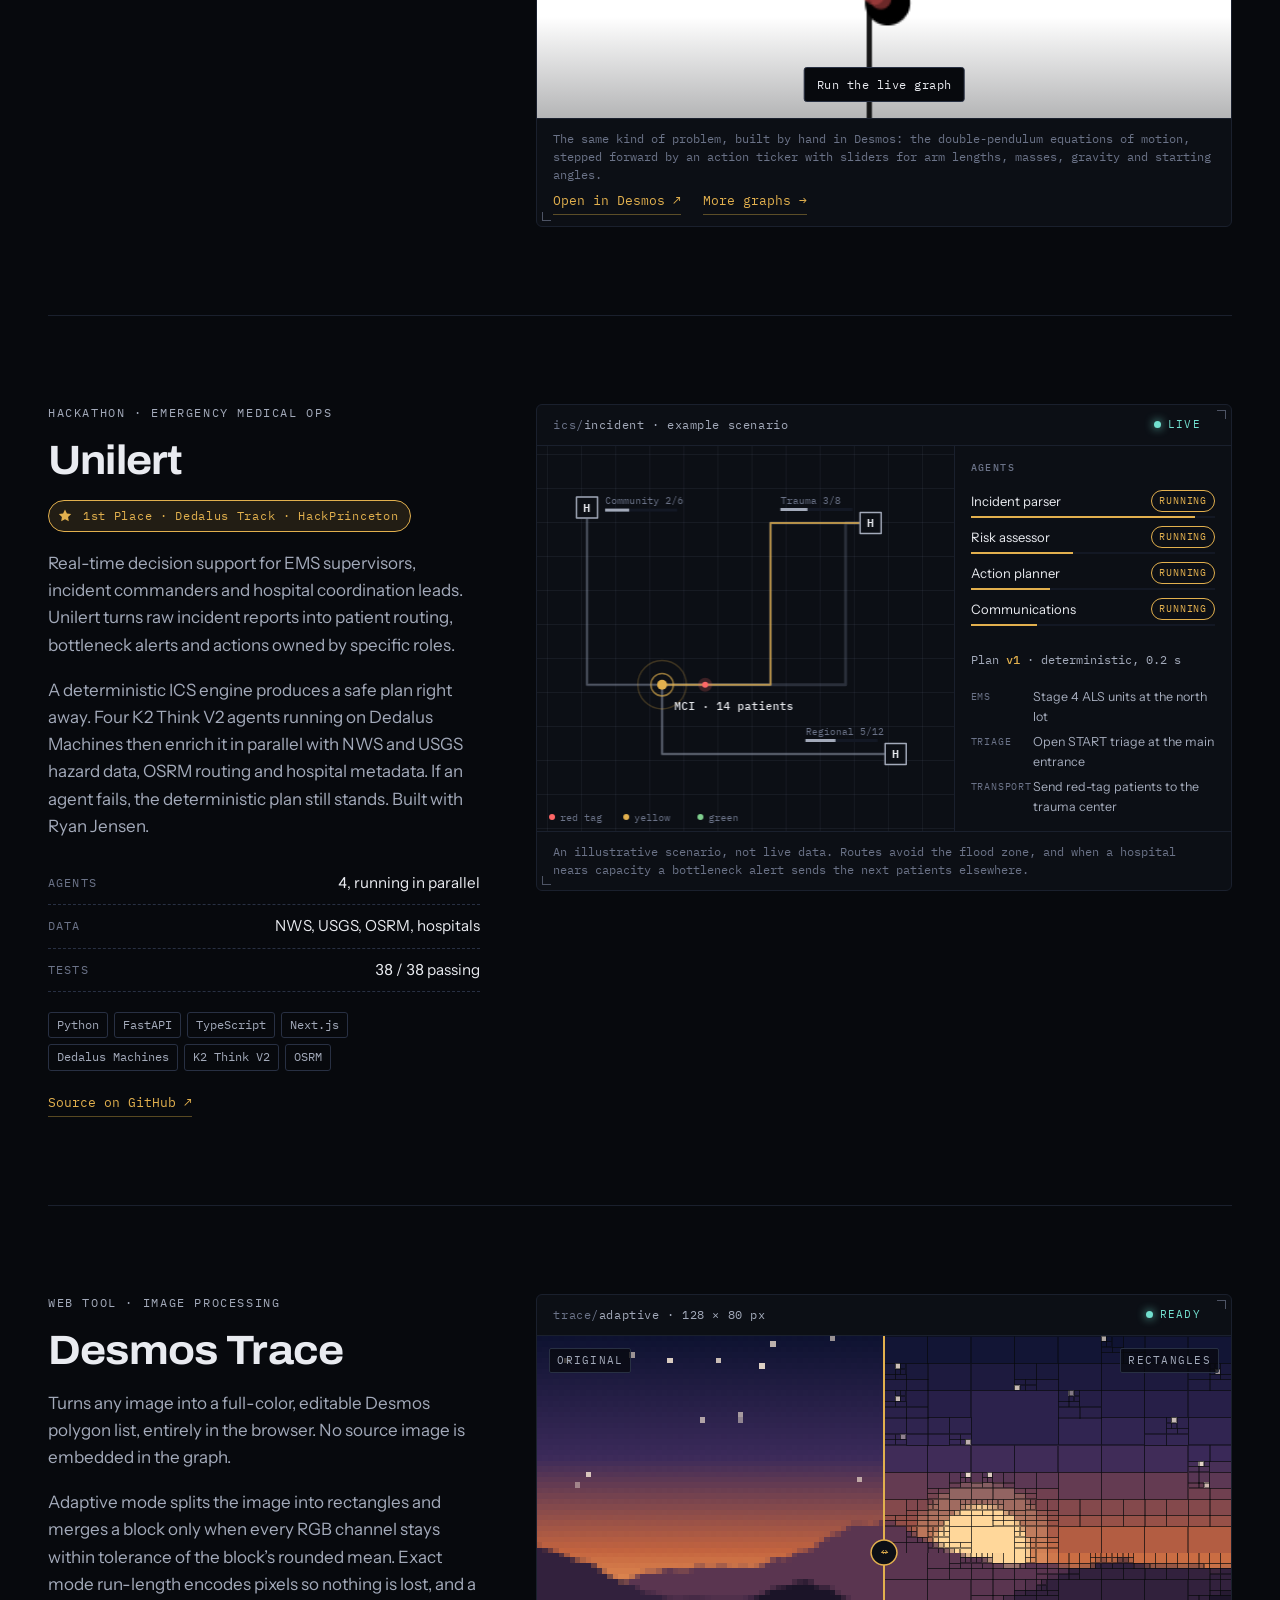
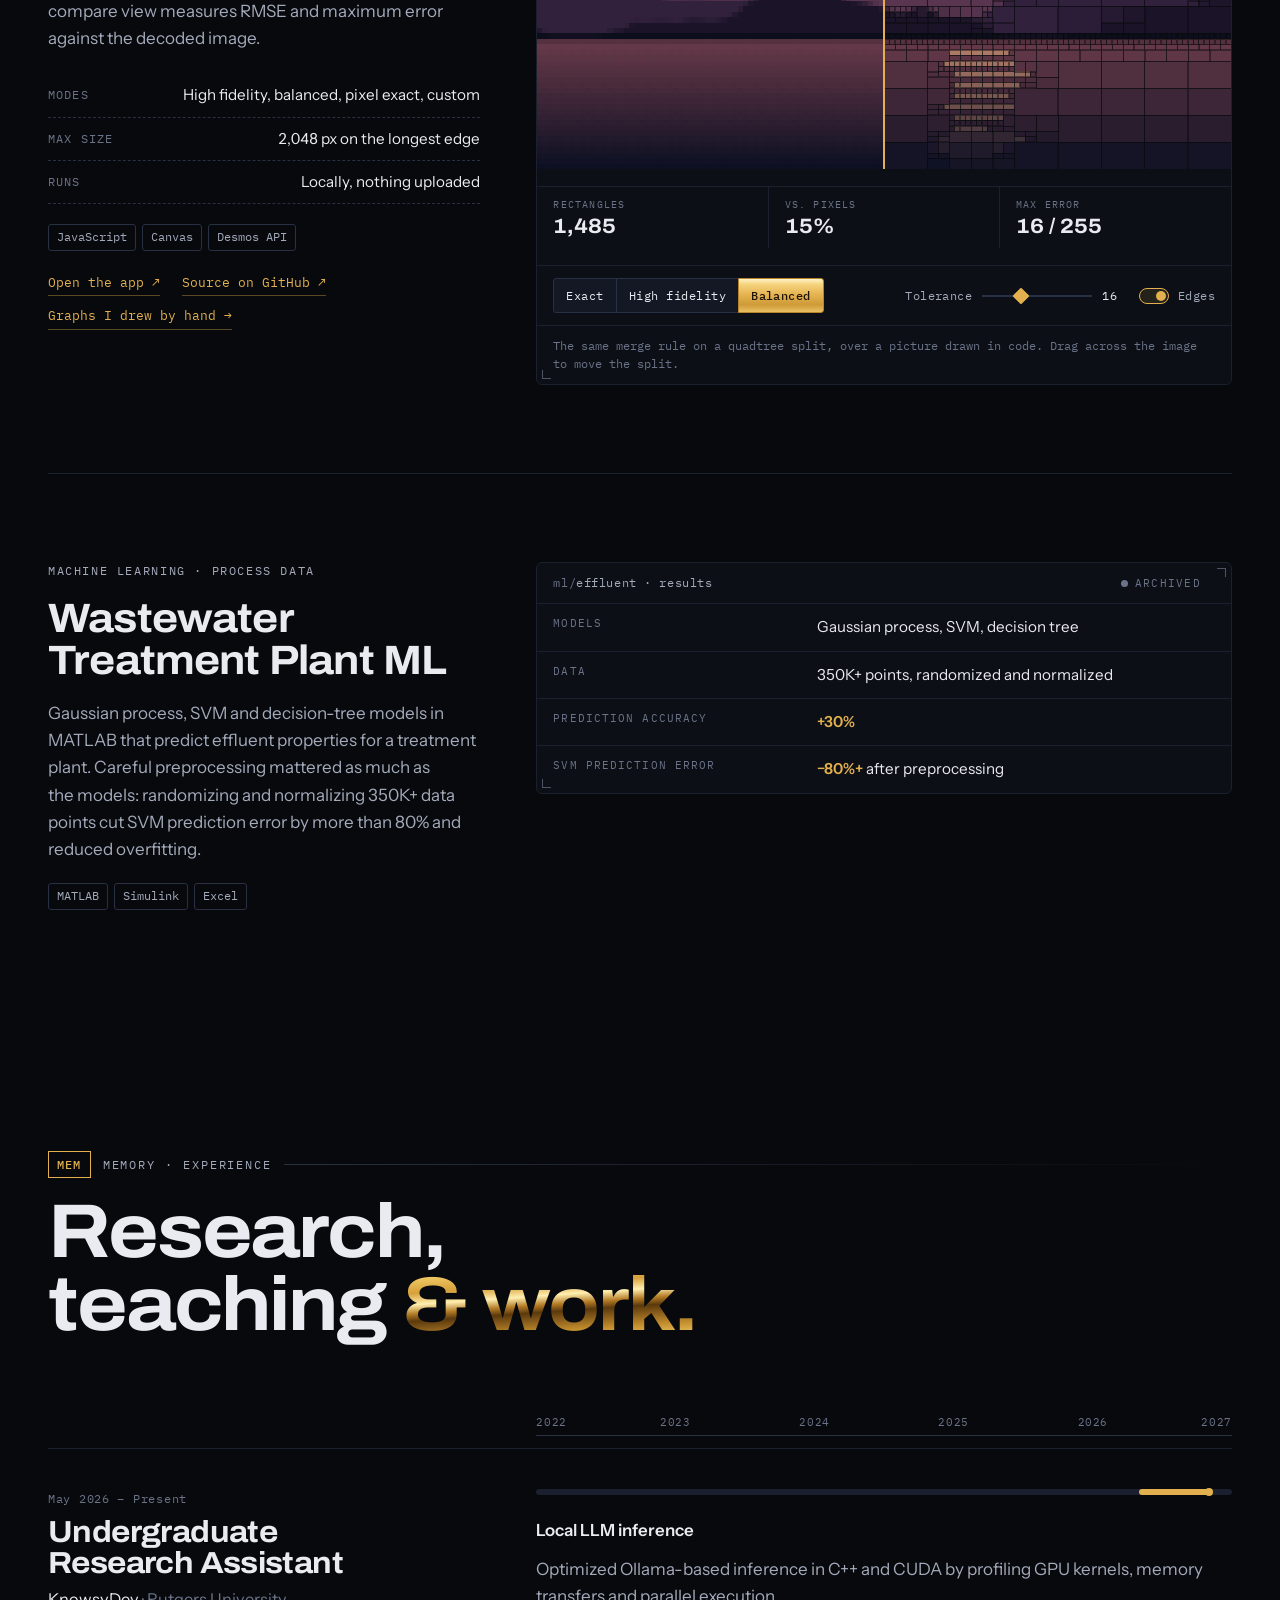
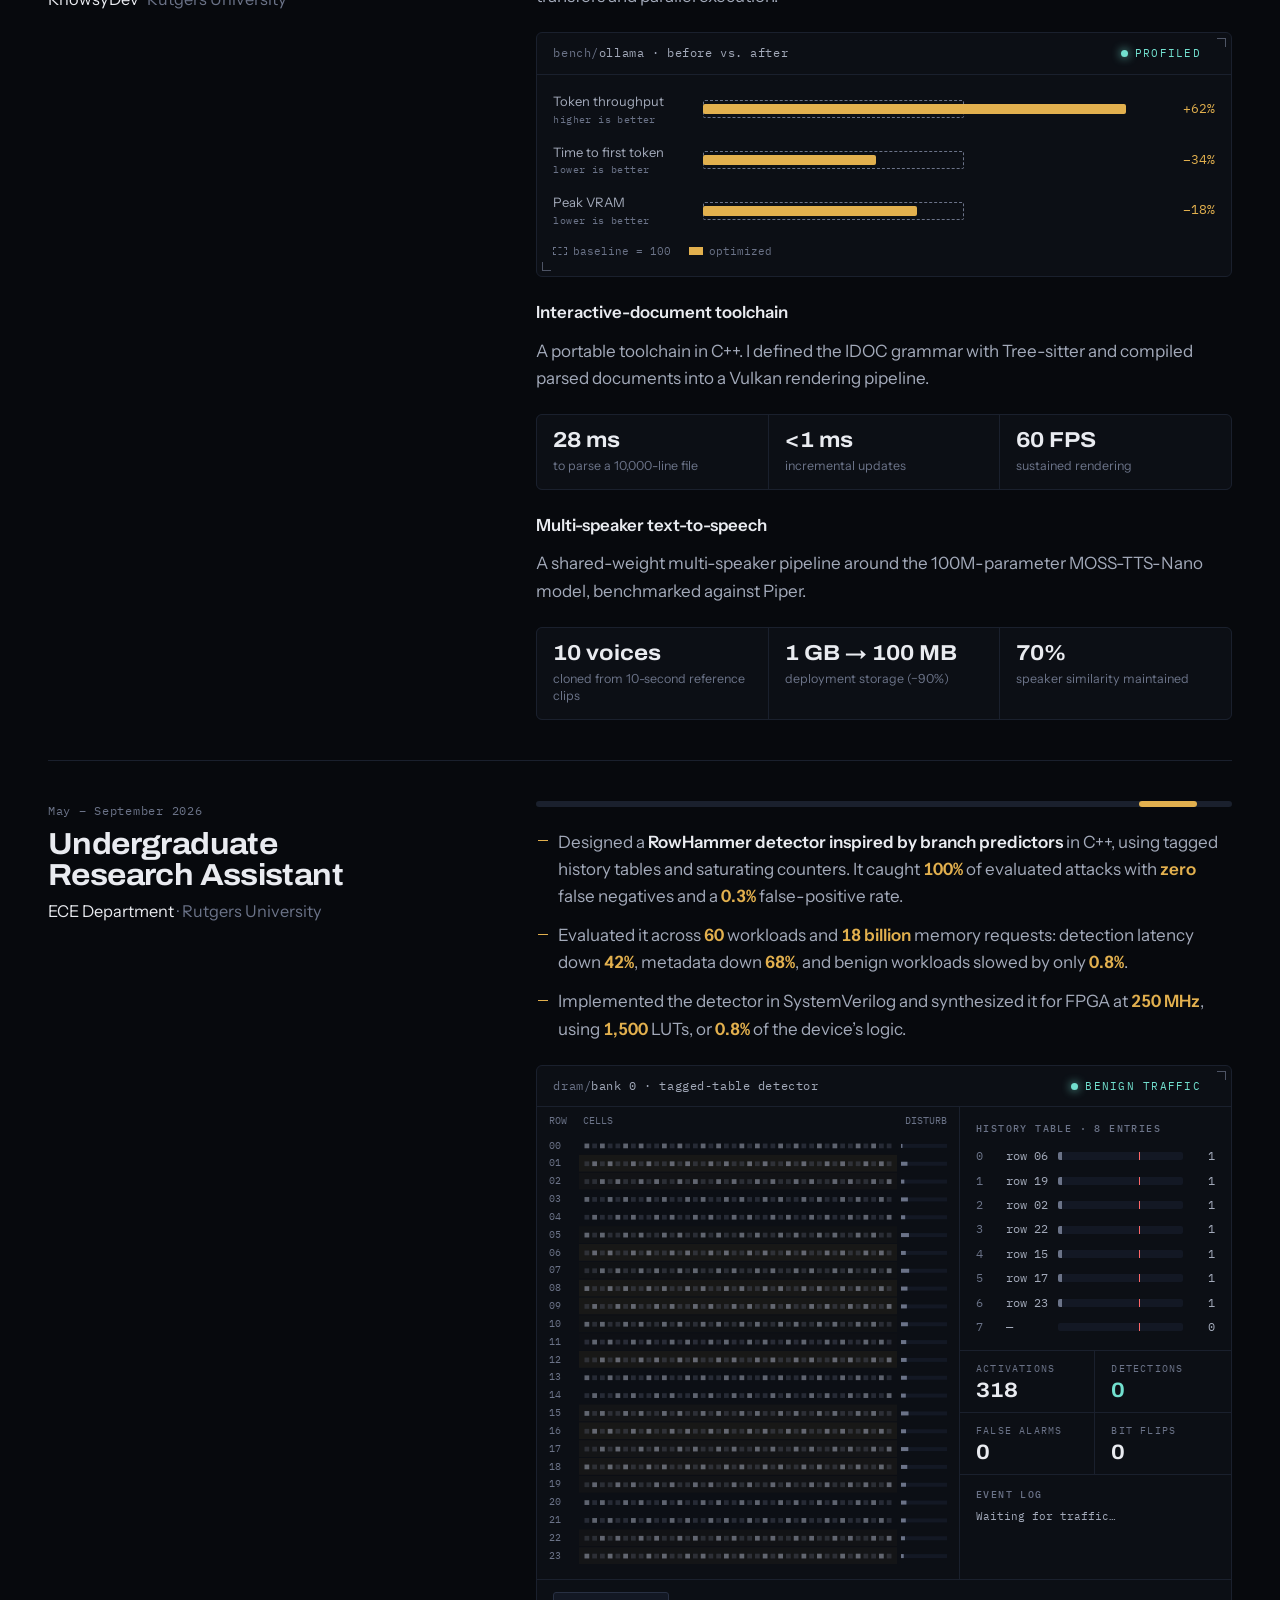
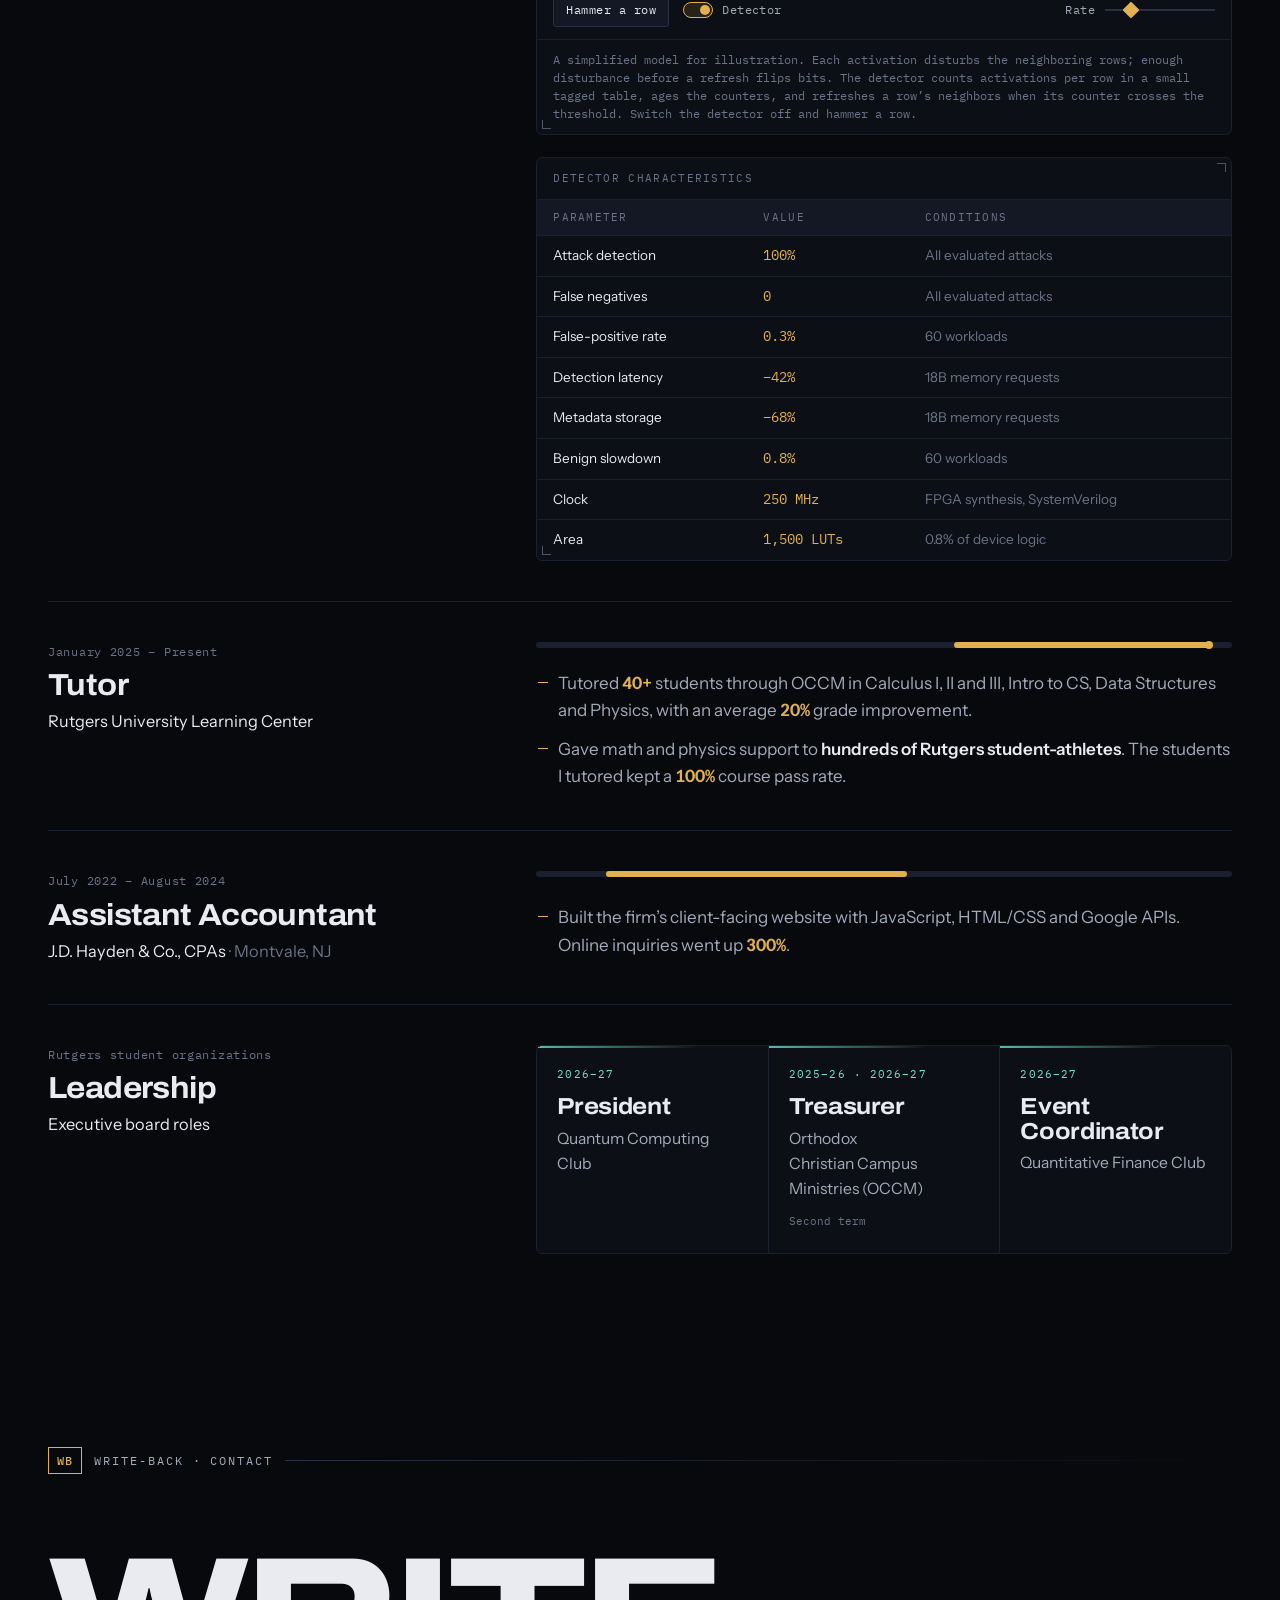
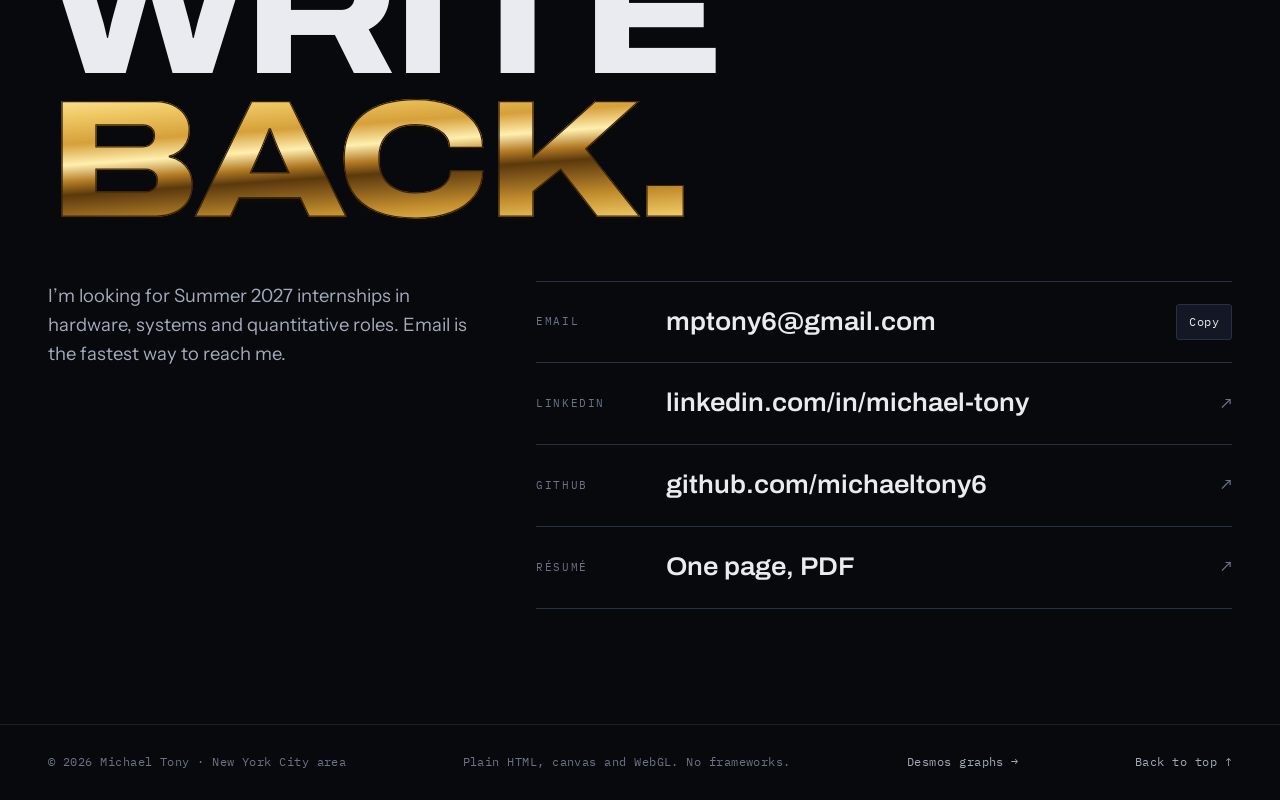
==== commit 52be2cab: "Metallic gold with cursor glare, gold cursor and trail, fixes - Metallic gold material (gradient, sl" ====
--- a/index.html
+++ b/index.html
@@ -8,7 +8,14 @@
 <meta name="theme-color" content="#07090d">
 <meta property="og:title" content="Michael Tony">
 <meta property="og:description" content="EE + CS + Math at Rutgers–New Brunswick. Hardware, systems, ML and robotics projects, running live in the browser.">
-<link rel="icon" href="data:image/svg+xml,%3Csvg xmlns='http://www.w3.org/2000/svg' viewBox='0 0 32 32'%3E%3Crect width='32' height='32' rx='7' fill='%2307090d'/%3E%3Cg transform='translate%280 1%29'%3E%3Cpath d='M4 21.5V7l5 5 5-5v14.5M14 7h14M21 7v14.5' fill='none' stroke='%23f0c24b' stroke-width='2.6' stroke-linecap='square' stroke-linejoin='bevel'/%3E%3Ccircle cx='4' cy='23' r='2.5' fill='%2372e0cf'/%3E%3Ccircle cx='14' cy='23' r='2.5' fill='%2372e0cf'/%3E%3Ccircle cx='21' cy='23' r='2.5' fill='%2372e0cf'/%3E%3C/g%3E%3C/svg%3E">
+<meta property="og:type" content="website">
+<meta property="og:url" content="https://michaeltony6.github.io/">
+<meta property="og:image" content="https://michaeltony6.github.io/og.jpg">
+<meta property="og:image:width" content="1200">
+<meta property="og:image:height" content="630">
+<meta name="twitter:card" content="summary_large_image">
+<link rel="canonical" href="https://michaeltony6.github.io/">
+<link rel="icon" href="data:image/svg+xml,%3Csvg xmlns='http://www.w3.org/2000/svg' viewBox='0 0 32 32'%3E%3Cdefs%3E%3ClinearGradient id='mtgold' x1='0' y1='0' x2='0.15' y2='1'%3E%3Cstop offset='0' stop-color='%23fff0bc'/%3E%3Cstop offset='0.3' stop-color='%23e9bd57'/%3E%3Cstop offset='0.45' stop-color='%23ffefb0'/%3E%3Cstop offset='0.56' stop-color='%239c6a1f'/%3E%3Cstop offset='0.64' stop-color='%236a4512'/%3E%3Cstop offset='0.82' stop-color='%23d29c38'/%3E%3Cstop offset='1' stop-color='%23f6d27a'/%3E%3C/linearGradient%3E%3C/defs%3E%3Crect width='32' height='32' rx='7' fill='%2307090d'/%3E%3Cg transform='translate%280 1%29'%3E%3Cpath d='M4 21.5V7l5 5 5-5v14.5M14 7h14M21 7v14.5' fill='none' stroke='url%28%23mtgold%29' stroke-width='2.8' stroke-linecap='square' stroke-linejoin='bevel'/%3E%3Ccircle cx='4' cy='23' r='2.5' fill='%2372e0cf'/%3E%3Ccircle cx='14' cy='23' r='2.5' fill='%2372e0cf'/%3E%3Ccircle cx='21' cy='23' r='2.5' fill='%2372e0cf'/%3E%3C/g%3E%3C/svg%3E">
 <link rel="preconnect" href="https://fonts.googleapis.com">
 <link rel="preconnect" href="https://fonts.gstatic.com" crossorigin>
 <link rel="stylesheet" href="https://fonts.googleapis.com/css2?family=Archivo:wdth,wght@62..125,100..900&family=IBM+Plex+Mono:wght@400;500&family=Instrument+Sans:wght@400..700&display=swap">
@@ -19,7 +26,7 @@
 
 <header class="nav" id="nav">
   <a class="brand" href="#fetch" aria-label="Michael Tony, back to top">
-    <svg viewBox="0 0 32 32" aria-hidden="true"><path d="M4 21.5V7l5 5 5-5v14.5M14 7h14M21 7v14.5" fill="none" stroke="#f0c24b" stroke-width="2.6" stroke-linecap="square" stroke-linejoin="bevel"/><circle cx="4" cy="23" r="2.5" fill="#72e0cf"/><circle cx="14" cy="23" r="2.5" fill="#72e0cf"/><circle cx="21" cy="23" r="2.5" fill="#72e0cf"/></svg>
+    <svg viewBox="0 0 32 32" aria-hidden="true"><defs><linearGradient id="mtgold" x1="0" y1="0" x2="0.15" y2="1"><stop offset="0" stop-color="#fff0bc"/><stop offset="0.3" stop-color="#e9bd57"/><stop offset="0.45" stop-color="#ffefb0"/><stop offset="0.56" stop-color="#9c6a1f"/><stop offset="0.64" stop-color="#6a4512"/><stop offset="0.82" stop-color="#d29c38"/><stop offset="1" stop-color="#f6d27a"/></linearGradient></defs><path d="M4 21.5V7l5 5 5-5v14.5M14 7h14M21 7v14.5" fill="none" stroke="url(#mtgold)" stroke-width="2.8" stroke-linecap="square" stroke-linejoin="bevel"/><circle cx="4" cy="23" r="2.5" fill="#72e0cf"/><circle cx="14" cy="23" r="2.5" fill="#72e0cf"/><circle cx="21" cy="23" r="2.5" fill="#72e0cf"/></svg>
     <span class="brand-name">Michael Tony</span>
   </a>
   <nav class="stages" aria-label="Sections">
@@ -48,7 +55,7 @@
   <div class="hero-inner">
     <div>
       <p class="eyebrow">Electrical Engineering<span class="sep">/</span>Computer Science<span class="sep">/</span>Mathematics</p>
-      <h1 class="hero-name" id="hero-name" aria-label="Michael Tony"><span aria-hidden="true">Michael</span><span aria-hidden="true">Tony</span></h1>
+      <h1 class="hero-name" id="hero-name" aria-label="Michael Tony"><span aria-hidden="true">Michael</span><span aria-hidden="true" class="gold-text">Tony</span></h1>
       <p class="hero-lede">I build systems from the hardware up: <strong>RowHammer detection</strong> in SystemVerilog, <strong>faster LLM inference</strong> in CUDA, a <strong>CPU I designed</strong> from the ISA to a five-stage pipeline, and <strong>control for legged robots</strong>.</p>
       <div class="hero-actions">
         <a class="btn btn-primary" href="#execute">See the projects <span class="arrow" aria-hidden="true">↓</span></a>
@@ -71,7 +78,7 @@
   <div class="wrap">
     <header class="section-head">
       <p class="stage-tag"><b>ID</b> Decode · About<span class="rule" aria-hidden="true"></span></p>
-      <h2 class="reveal">Three majors, <em>one stack.</em></h2>
+      <h2 class="reveal">Three majors, <em class="gold-text">one stack.</em></h2>
     </header>
 
     <div class="about-grid">
@@ -160,7 +167,7 @@
   <div class="wrap">
     <header class="section-head">
       <p class="stage-tag"><b>EX</b> Execute · Projects<span class="rule" aria-hidden="true"></span></p>
-      <h2 class="reveal">Things I’ve built, <em>running live.</em></h2>
+      <h2 class="reveal">Things I’ve built, <em class="gold-text">running live.</em></h2>
       <p class="section-sub reveal">Each panel runs a small model of the project in your browser. Press things.</p>
     </header>
 
@@ -390,7 +397,7 @@
   <div class="wrap">
     <header class="section-head">
       <p class="stage-tag"><b>MEM</b> Memory · Experience<span class="rule" aria-hidden="true"></span></p>
-      <h2 class="reveal">Research, teaching <em>&amp; work.</em></h2>
+      <h2 class="reveal">Research, teaching <em class="gold-text">&amp; work.</em></h2>
     </header>
 
     <div class="timeline">
@@ -570,7 +577,7 @@
     <header class="section-head">
       <p class="stage-tag"><b>WB</b> Write-back · Contact<span class="rule" aria-hidden="true"></span></p>
     </header>
-    <h2 class="contact-title reveal"><span>Write</span> <span class="o">back.</span></h2>
+    <h2 class="contact-title reveal"><span>Write</span> <span class="o gold-text">back.</span></h2>
     <div class="contact-grid">
       <p class="reveal">I’m looking for Summer 2027 internships in hardware, systems and quantitative roles. Email is the fastest way to reach me.</p>
       <div class="contact-rows reveal">
@@ -617,6 +624,7 @@
 <script src="js/trace.js"></script>
 <script src="js/rowhammer.js"></script>
 <script src="js/main.js"></script>
+<script src="js/gold.js"></script>
 <script src="js/cursor.js"></script>
 </body>
 </html>
--- a/css/site.css
+++ b/css/site.css
@@ -11,8 +11,9 @@
   --fg: #e9ebf0;
   --fg-2: #a3aaba;
   --fg-3: #6b7388;
-  --accent: #f0c24b;      /* accent: bond-wire gold */
-  --accent-soft: rgba(240, 194, 75, 0.12);
+  --accent: #e2b04e;      /* accent: flat gold for small text and lines */
+  --accent-soft: rgba(226, 176, 78, 0.12);
+  --gold-ink: #1c1205;    /* text on metallic gold */
   --signal: #72e0cf;      /* secondary: live / ok */
   --signal-soft: rgba(114, 224, 207, 0.12);
   --alert: #ff6767;       /* flush, bit flip, saturation */
@@ -29,6 +30,8 @@
 }
 
 *, *::before, *::after { box-sizing: border-box; }
+[hidden] { display: none !important; }
+
 html { scroll-behavior: smooth; -webkit-text-size-adjust: 100%; }
 @media (prefers-reduced-motion: reduce) { html { scroll-behavior: auto; } }
 
@@ -131,14 +134,14 @@
 .stages a.io b { color: var(--signal); }
 .stages a.io.is-active { background: var(--signal); border-color: var(--signal); border-style: solid; color: var(--bg); }
 .stages a.io.is-active b { color: var(--bg); }
-.stages a.is-active { background: var(--accent); border-color: var(--accent); color: var(--bg); }
-.stages a.is-active b { color: var(--bg); }
+.stages a.is-active { border-color: var(--accent); }
+.stages a.is-active b { color: var(--gold-ink); }
 .nav-cta {
   font-family: var(--font-mono); font-size: 12px; letter-spacing: 0.06em; text-transform: uppercase;
   text-decoration: none; padding: 7px 12px; border: 1px solid var(--accent); color: var(--accent);
   border-radius: 3px; white-space: nowrap; transition: background-color 0.2s, color 0.2s;
 }
-.nav-cta:hover { background: var(--accent); color: var(--bg); }
+.nav-cta:hover { color: var(--gold-ink); }
 .nav-progress { position: absolute; left: 0; right: 0; bottom: -1px; height: 1px; }
 .nav-progress i { display: block; height: 100%; width: 0; background: var(--accent); transform-origin: left; }
 
@@ -220,8 +223,7 @@
   text-shadow: 0 2px 40px rgba(7, 9, 13, 0.6);
 }
 .hero-name span { display: block; white-space: nowrap; }
-.hero-name span:last-child { color: transparent; -webkit-text-stroke: 1.5px var(--fg); }
-@supports not (-webkit-text-stroke: 1px black) { .hero-name span:last-child { color: var(--fg); } }
+.hero-name .gold-text { -webkit-text-stroke: 1.5px #3a2406; filter: drop-shadow(0 3px 0 rgba(20, 12, 2, 0.55)) drop-shadow(0 18px 40px rgba(0, 0, 0, 0.5)); padding-right: 0.04em; }
 .hero-lede {
   margin: 0; max-width: 54ch;
   font-size: clamp(1.06rem, 1.4vw, 1.25rem); line-height: 1.55; color: var(--fg-2);
@@ -239,8 +241,8 @@
   transition: border-color 0.2s, background-color 0.2s, color 0.2s, transform 0.2s var(--ease);
 }
 .btn:hover { border-color: var(--fg-2); transform: translateY(-1px); }
-.btn-primary { background: var(--accent); border-color: var(--accent); color: var(--bg); font-weight: 500; }
-.btn-primary:hover { background: #f7d06e; border-color: #f7d06e; }
+.btn-primary { font-weight: 600; box-shadow: 0 1px 0 rgba(255, 240, 190, 0.35) inset, 0 6px 24px rgba(226, 176, 78, 0.18); }
+.btn-primary:hover { box-shadow: 0 1px 0 rgba(255, 240, 190, 0.45) inset, 0 8px 30px rgba(226, 176, 78, 0.3); }
 .btn .arrow { transition: transform 0.25s var(--ease); }
 .btn:hover .arrow { transform: translateY(2px); }
 .hero-status {
@@ -302,6 +304,7 @@
   max-width: 17ch;
 }
 h2 em { font-style: normal; color: var(--accent); }
+h2 em.gold-text { padding-right: 0.04em; }
 .section-sub { margin: 0; max-width: 60ch; color: var(--fg-2); font-size: 1.1rem; }
 
 h3 {
@@ -376,7 +379,7 @@
   transition: border-color 0.2s, background-color 0.2s, color 0.2s;
 }
 .ctl:hover { border-color: var(--accent); }
-.ctl[aria-pressed="true"] { background: var(--accent); border-color: var(--accent); color: var(--bg); }
+.ctl[aria-pressed="true"] { font-weight: 500; }
 .ctl-group { display: inline-flex; }
 .ctl-group .ctl { border-radius: 0; }
 .ctl-group .ctl:first-child { border-radius: 3px 0 0 3px; }
@@ -693,7 +696,7 @@
   margin: 0 0 clamp(28px, 4vw, 48px); max-width: none;
 }
 .contact-title span { display: inline-block; }
-.contact-title .o { color: transparent; -webkit-text-stroke: 1.5px var(--fg); }
+.contact-title .gold-text, .page-head h1 .gold-text { -webkit-text-stroke: 1.2px #3a2406; filter: drop-shadow(0 3px 0 rgba(20, 12, 2, 0.55)); padding-right: 0.04em; }
 .contact-grid { display: grid; gap: 40px 56px; grid-template-columns: minmax(0, 1fr); }
 @media (min-width: 1040px) { .contact-grid { grid-template-columns: minmax(0, 4.6fr) minmax(0, 7.4fr); } }
 .contact-grid > p { margin: 0; color: var(--fg-2); font-size: 1.15rem; max-width: 42ch; }
@@ -751,7 +754,6 @@
   margin: 18px 0 20px; font-family: var(--font-display); font-stretch: 125%; font-weight: 800;
   font-size: clamp(3rem, 10vw, 8.5rem); line-height: 0.86; letter-spacing: -0.035em; text-transform: uppercase;
 }
-.page-head h1 .o { color: transparent; -webkit-text-stroke: 1.5px var(--fg); }
 .page-head .section-sub { font-size: 1.15rem; }
 .graph-stats { display: flex; flex-wrap: wrap; gap: 10px 28px; margin-top: 26px; font-family: var(--font-mono); font-size: 12px; color: var(--fg-3); letter-spacing: 0.04em; }
 .graph-stats b { color: var(--fg); font-weight: 500; }
@@ -765,9 +767,44 @@
 .back { display: inline-flex; align-items: center; gap: 8px; font-family: var(--font-mono); font-size: 12px; letter-spacing: 0.06em; color: var(--fg-2); text-decoration: none; }
 .back:hover { color: var(--accent); }
 
-/* ───────────────────────── cursor trail ───────────────────────── */
+/* ───────────────────────── gold cursor + trail ───────────────────────── */
+.has-probe, .has-probe * { cursor: none !important; }
 .probe { position: fixed; inset: 0; width: 100vw; height: 100vh; pointer-events: none; z-index: 300; }
 
+/* ───────────────────────── metallic gold (last, so it wins over base backgrounds) ───────────────────────── */
+/* Metallic gold. JS (js/gold.js) sets --gx/--gy (glare position inside the
+   element) and --ga (0..1, how close the pointer is). */
+@property --gx { syntax: '<length>'; inherits: false; initial-value: -400px; }
+@property --gy { syntax: '<length>'; inherits: false; initial-value: -400px; }
+@property --ga { syntax: '<number>'; inherits: false; initial-value: 0; }
+@property --sx { syntax: '<percentage>'; inherits: false; initial-value: 160%; }
+.gold-text, .gold-bg, .btn-primary, .stages a.is-active:not(.io), .nav-cta:hover, .ctl[aria-pressed="true"] {
+  background-image:
+    radial-gradient(circle at var(--gx) var(--gy), rgb(255 253 240 / calc(var(--ga) * 0.95)) 0, rgb(255 232 160 / calc(var(--ga) * 0.5)) 70px, rgb(255 232 160 / 0) 170px),
+    linear-gradient(104deg, rgb(255 255 255 / 0) 42%, rgb(255 250 225 / 0.55) 50%, rgb(255 255 255 / 0) 58%),
+    var(--metal);
+  background-size: 100% 100%, 260% 100%, 100% 100%;
+  background-position: 0 0, var(--sx) 0, 0 0;
+  background-repeat: no-repeat;
+  transition: --gx 0.22s ease-out, --gy 0.22s ease-out, --ga 0.45s ease, transform 0.2s var(--ease), box-shadow 0.2s ease;
+  animation: sheen 9s ease-in-out infinite;
+}
+@keyframes sheen { 0%, 62% { --sx: 160%; } 82%, 100% { --sx: -60%; } }
+.gold-text {
+  --metal: linear-gradient(176deg, #fff0bc 0%, #f1cc68 14%, #d6a03a 30%, #ffefb0 41%, #b37b25 50%, #5b390c 57%, #7c5318 63%, #c48f2e 76%, #f0ca68 90%, #ffe8a4 100%);
+  color: transparent;
+  -webkit-background-clip: text; background-clip: text;
+  -webkit-text-fill-color: transparent;
+  -webkit-box-decoration-break: clone; box-decoration-break: clone;
+  text-shadow: none;
+}
+.gold-text::selection { -webkit-text-fill-color: var(--bg); }
+.gold-bg, .btn-primary, .stages a.is-active:not(.io), .nav-cta:hover, .ctl[aria-pressed="true"] {
+  /* brushed gold: no dark horizon band behind small text */
+  --metal: linear-gradient(180deg, #fff3c8 0%, #f5d47e 16%, #e6b452 46%, #cf9a38 78%, #e9c063 100%);
+  color: var(--gold-ink) !important; border-color: #b8842c !important; }
+
 @media (prefers-reduced-motion: reduce) {
+  .gold-text, .gold-bg, .btn-primary, .stages a, .ctl { animation: none !important; }
   *, *::before, *::after { animation-duration: 0.001ms !important; animation-iteration-count: 1 !important; transition-duration: 0.001ms !important; }
 }
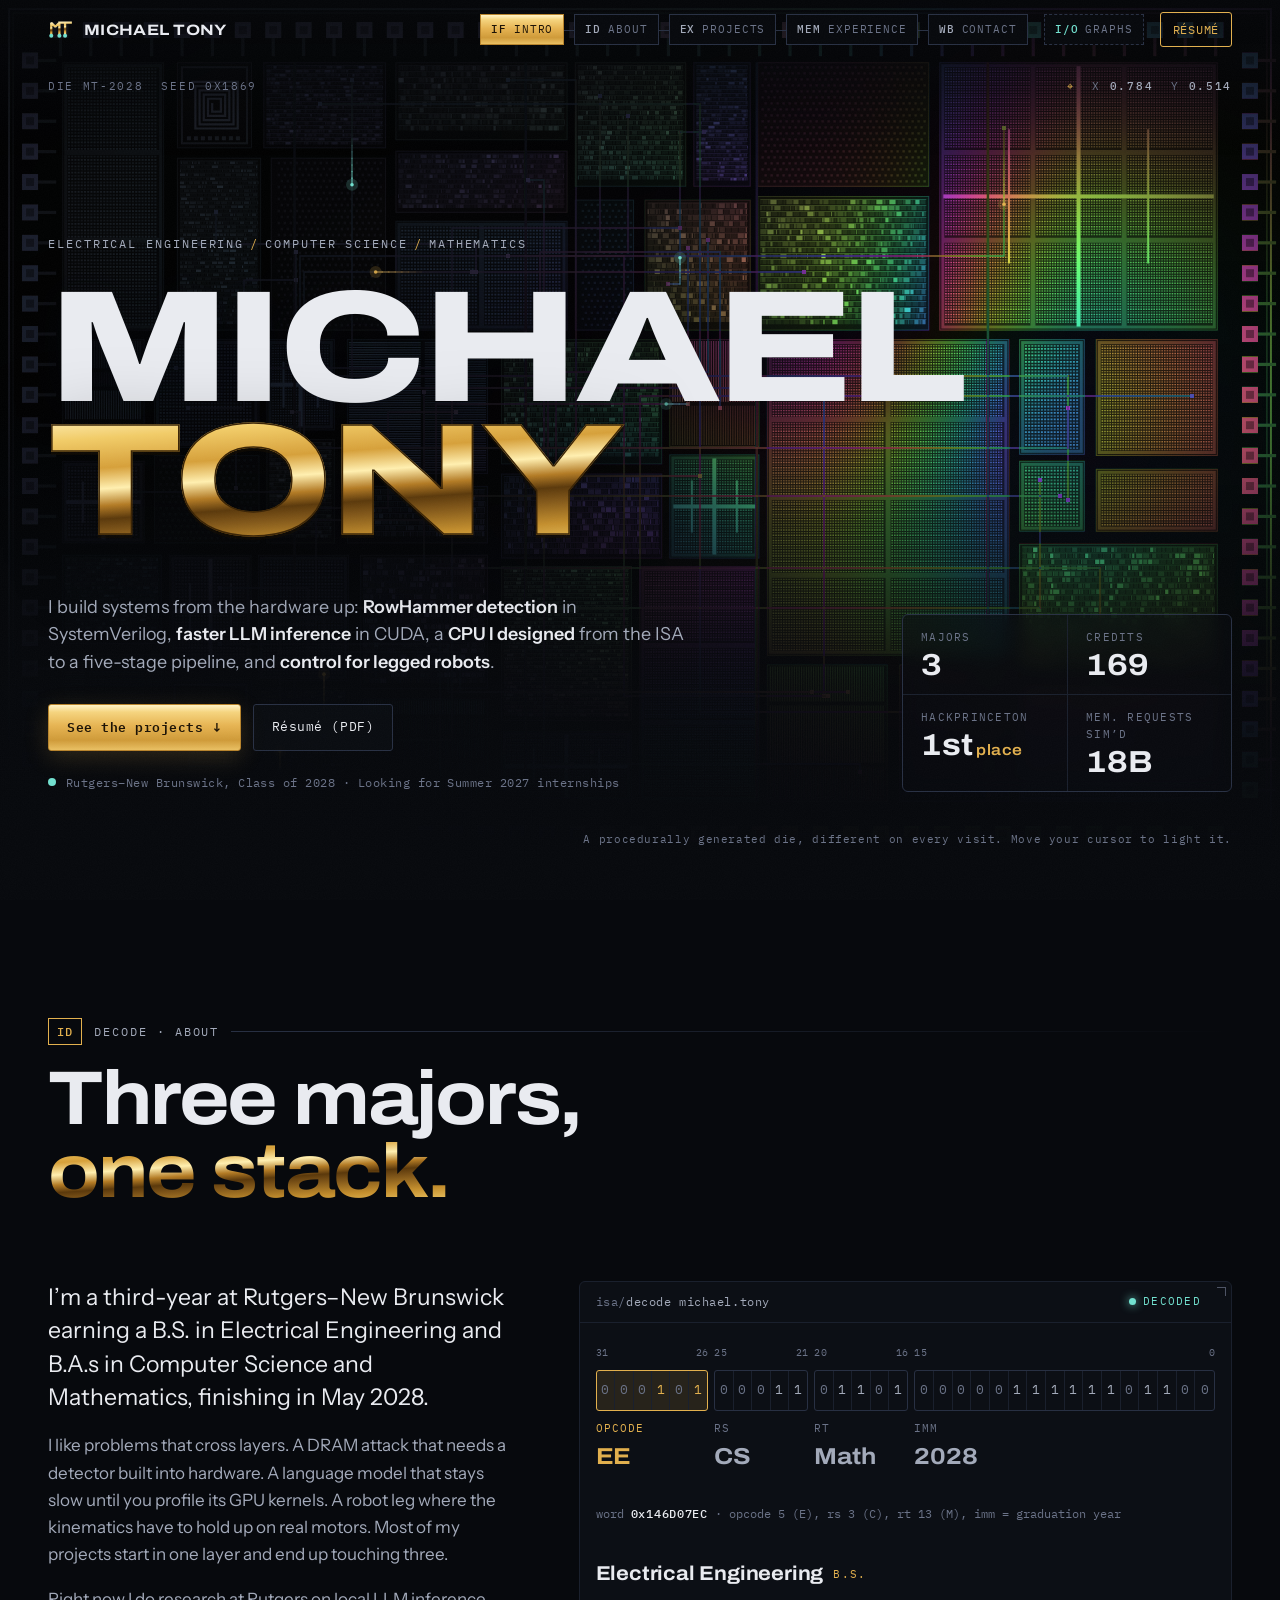
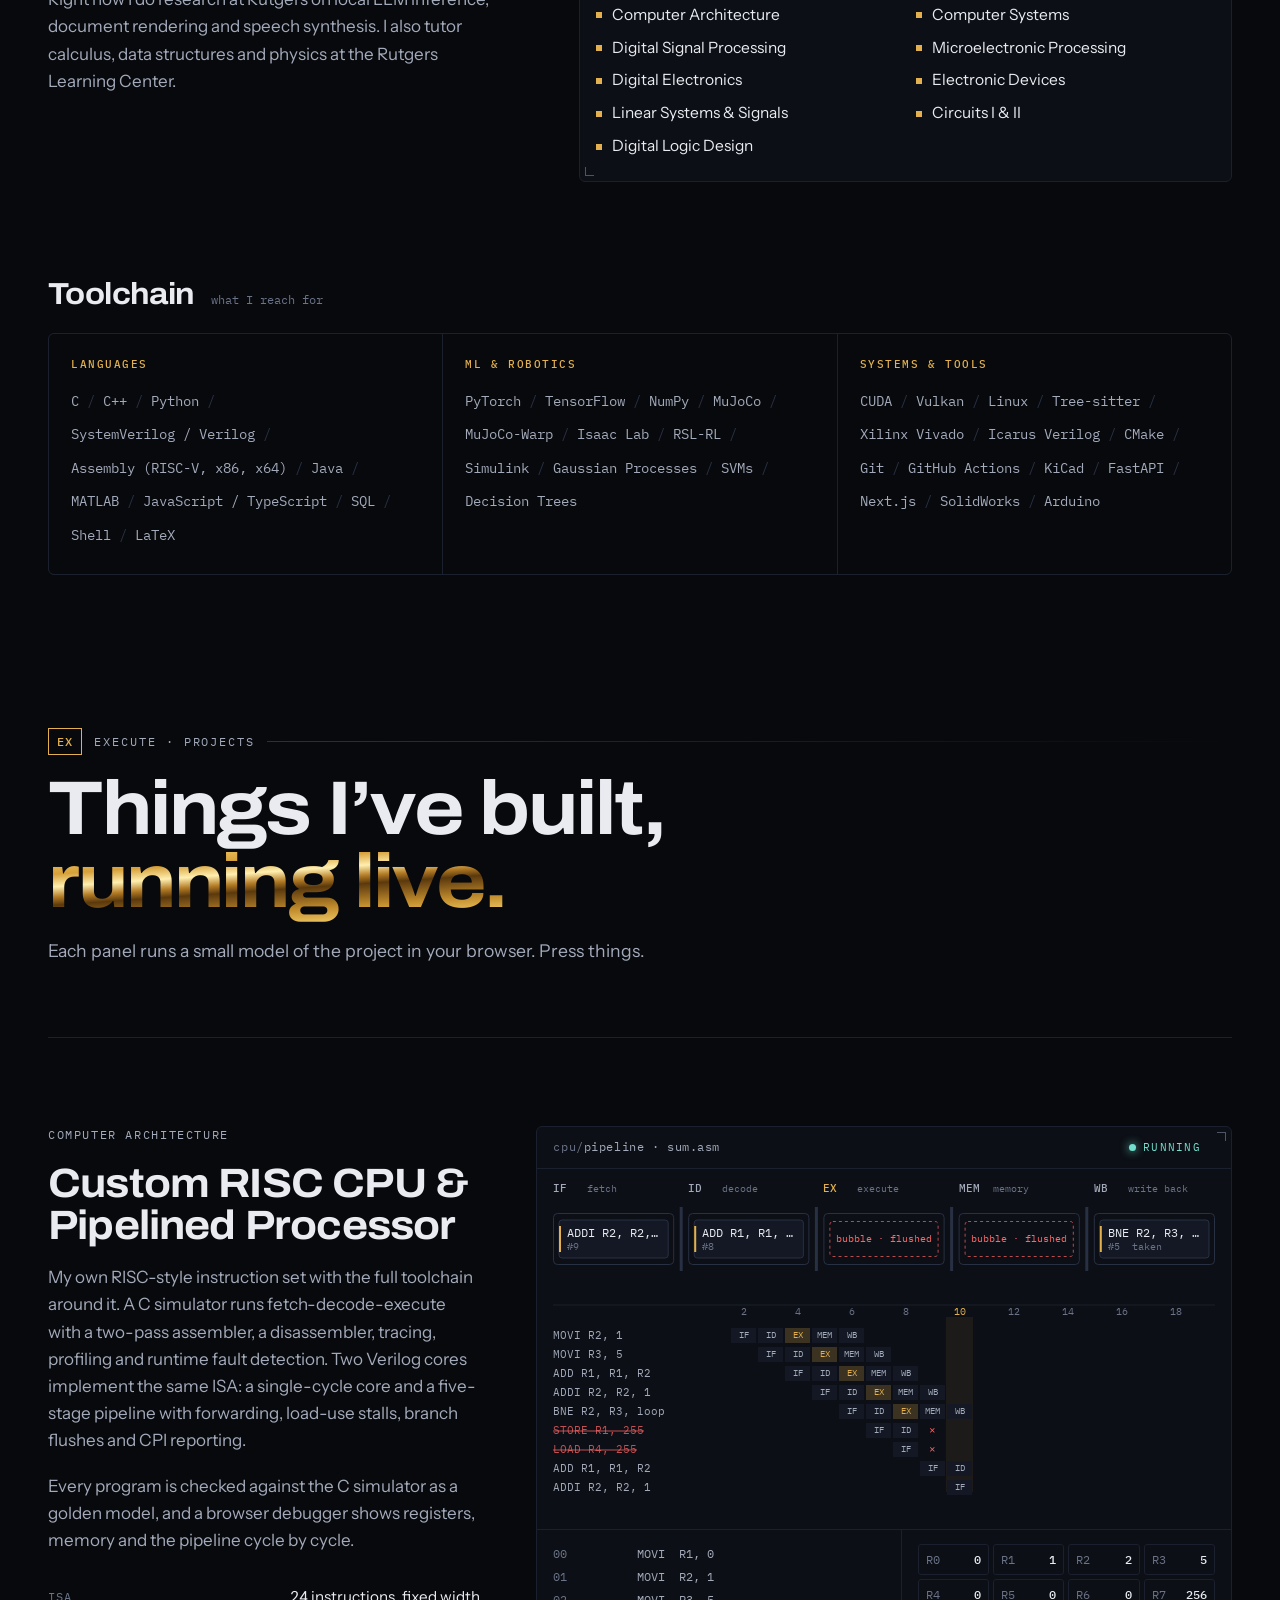
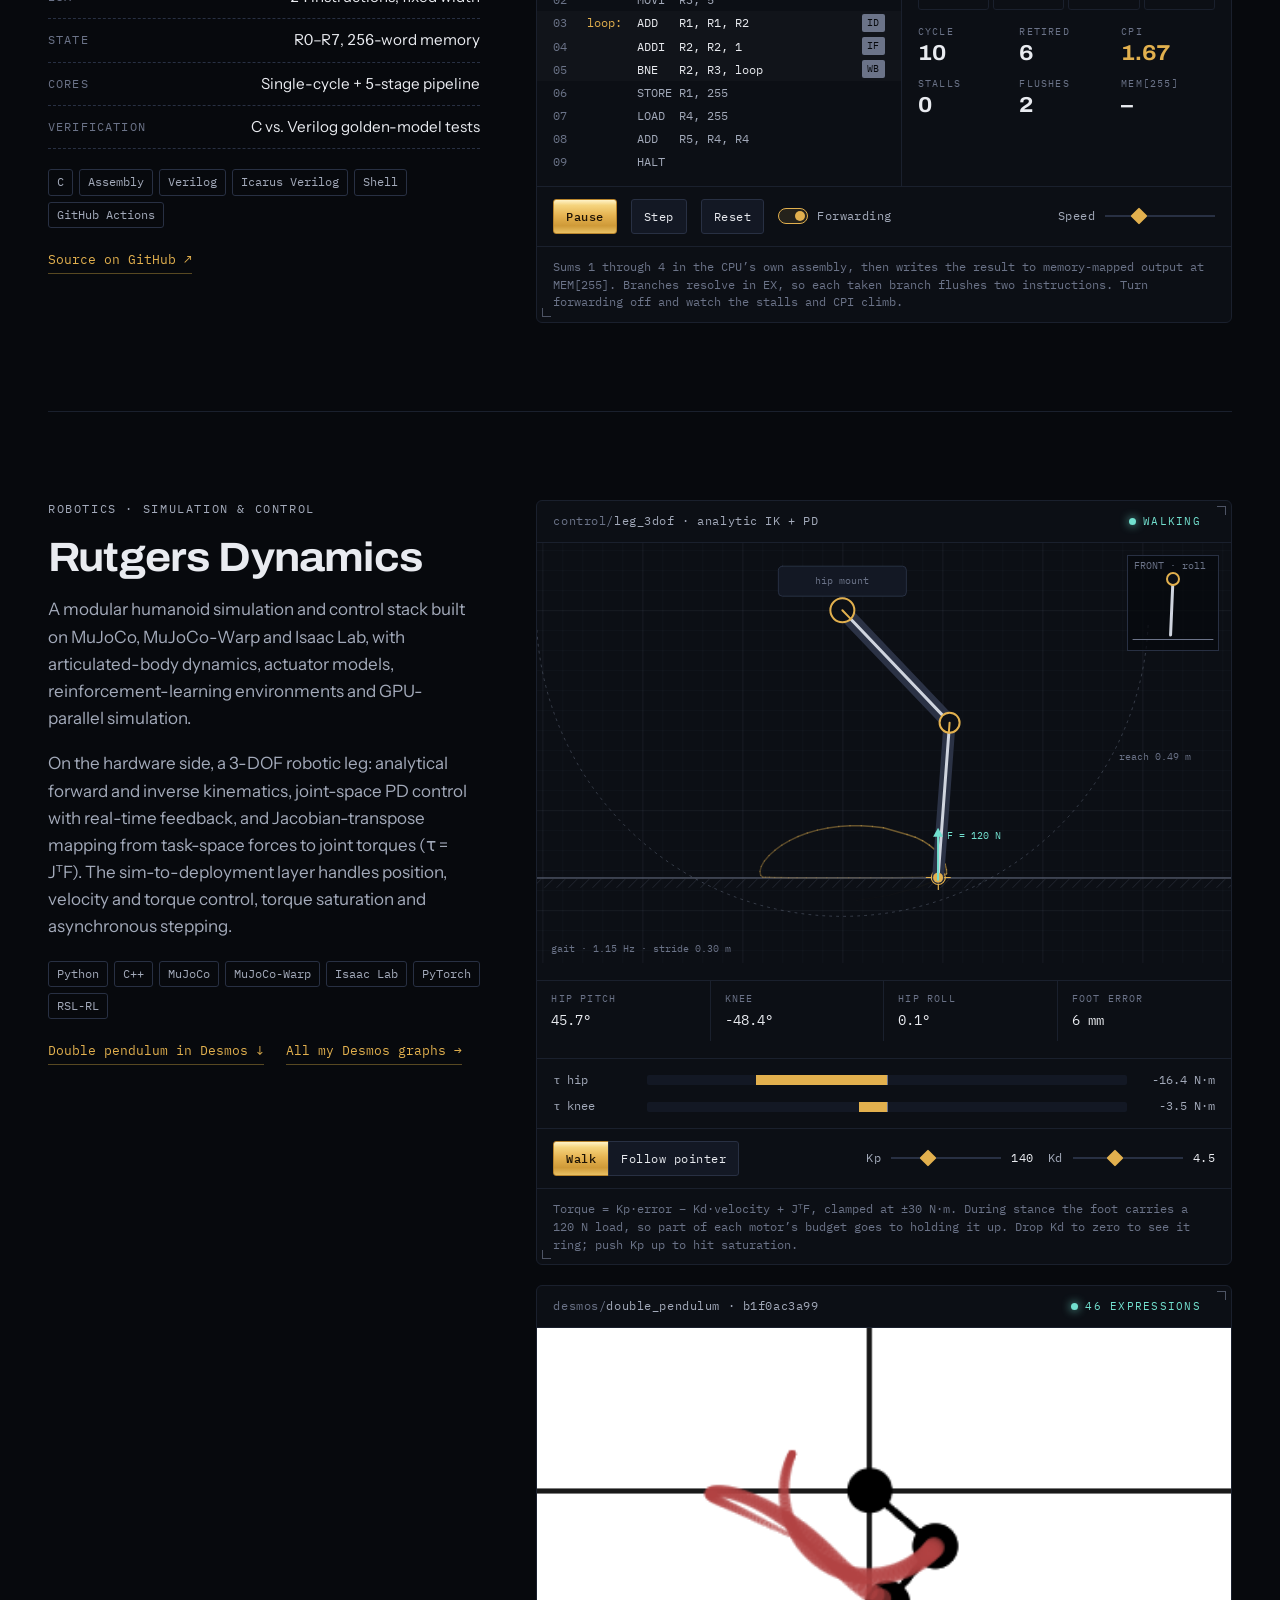
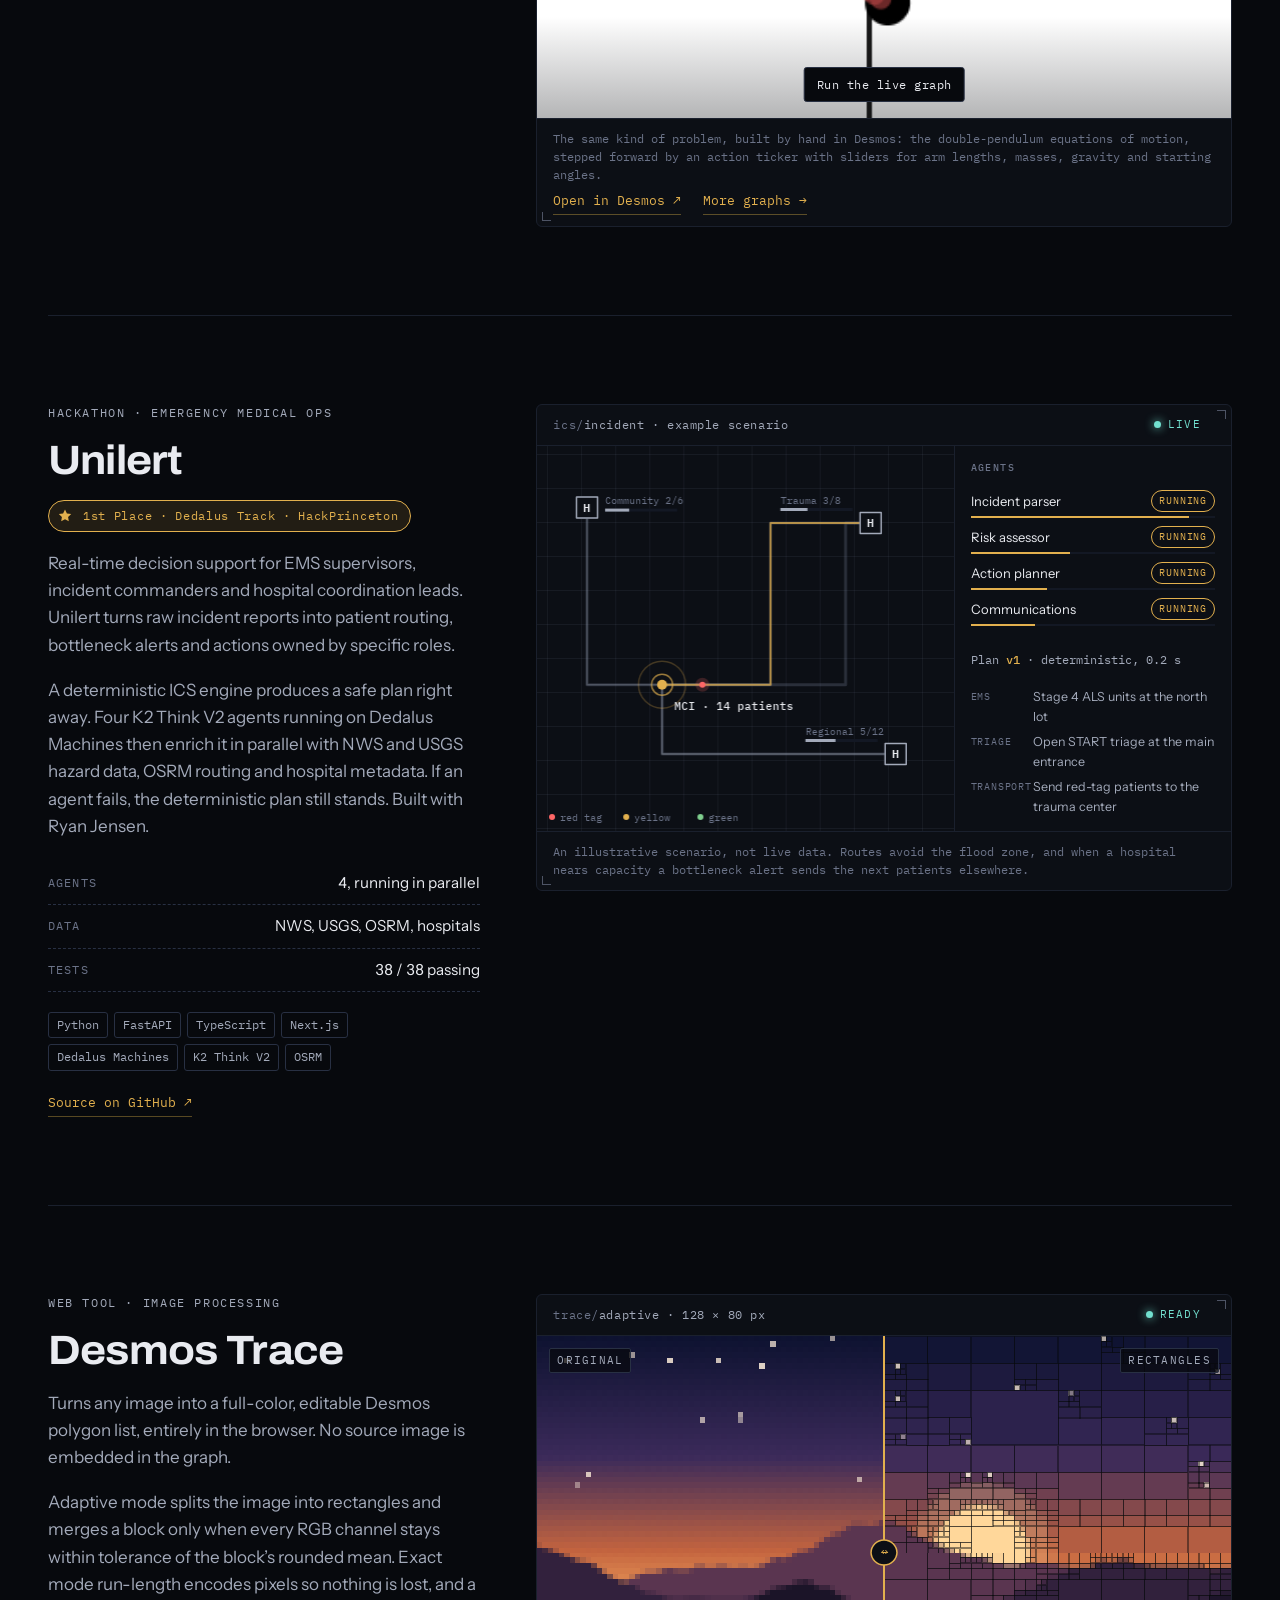
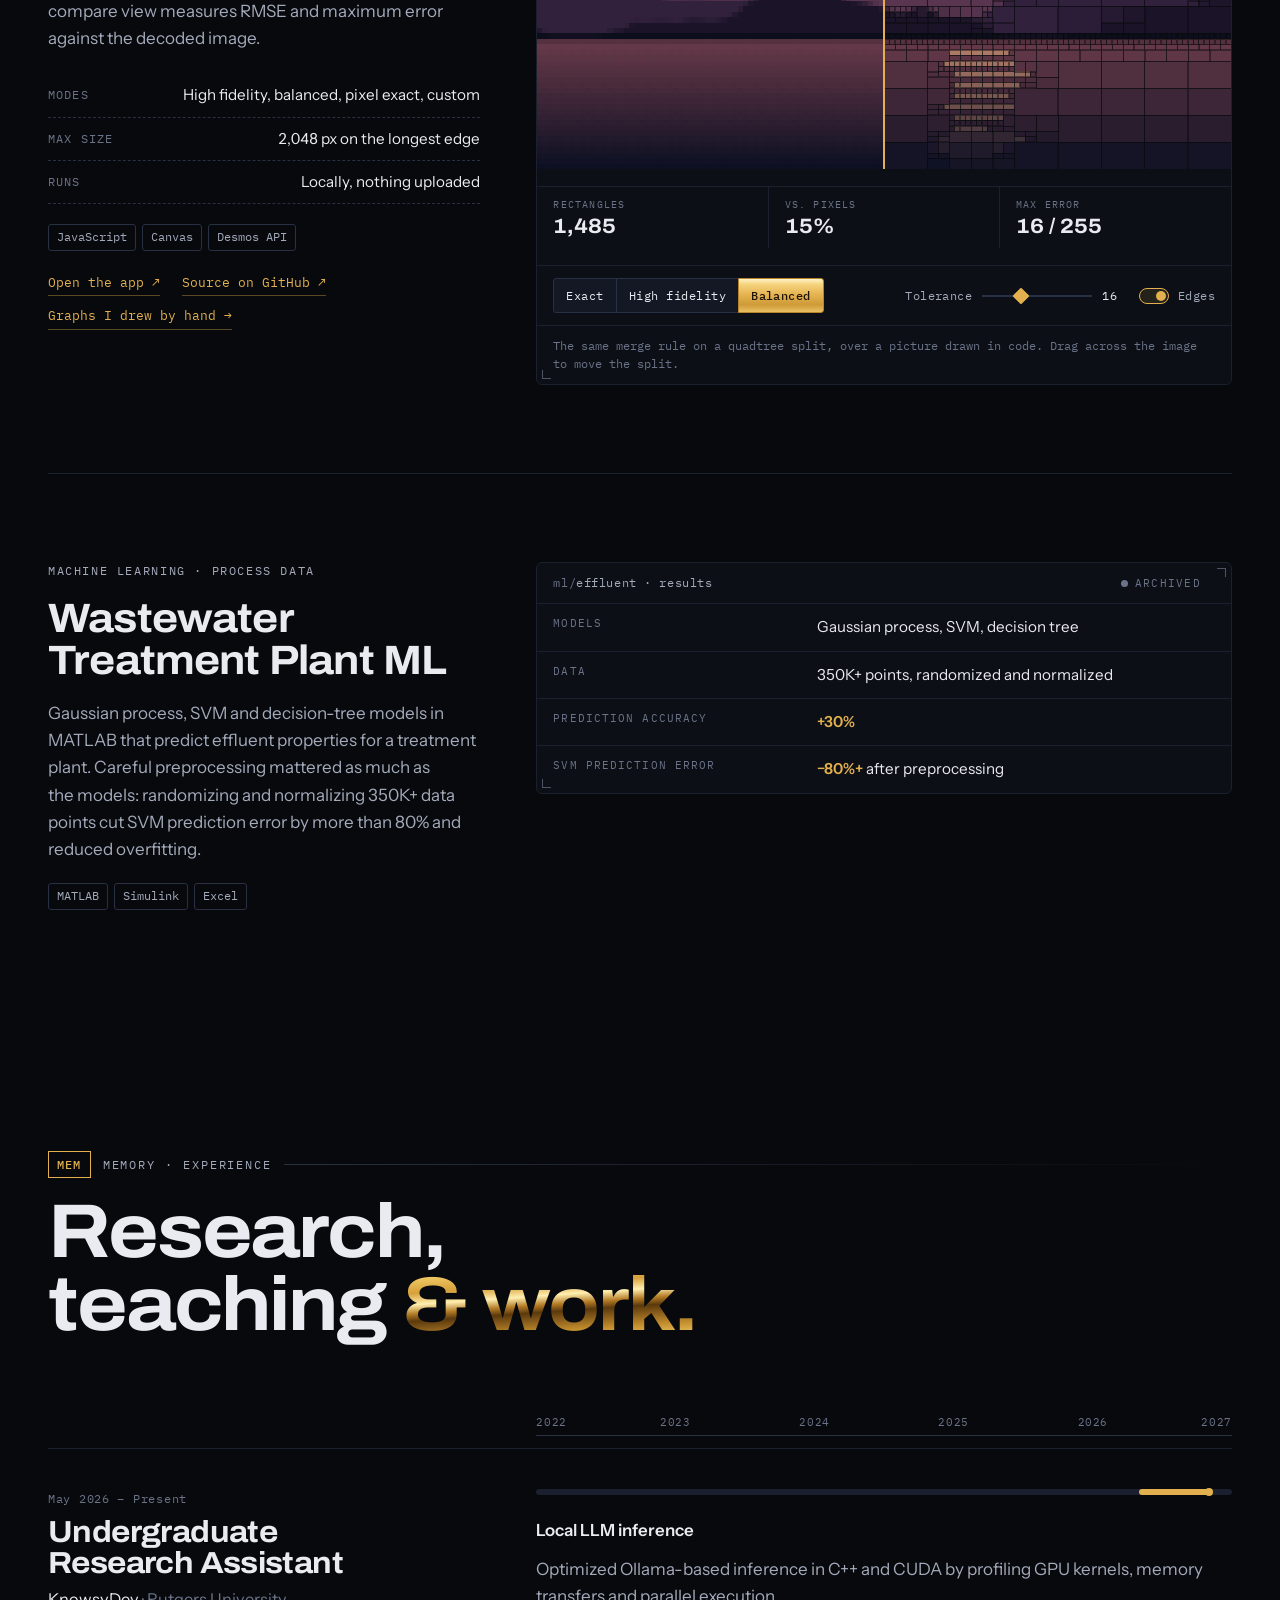
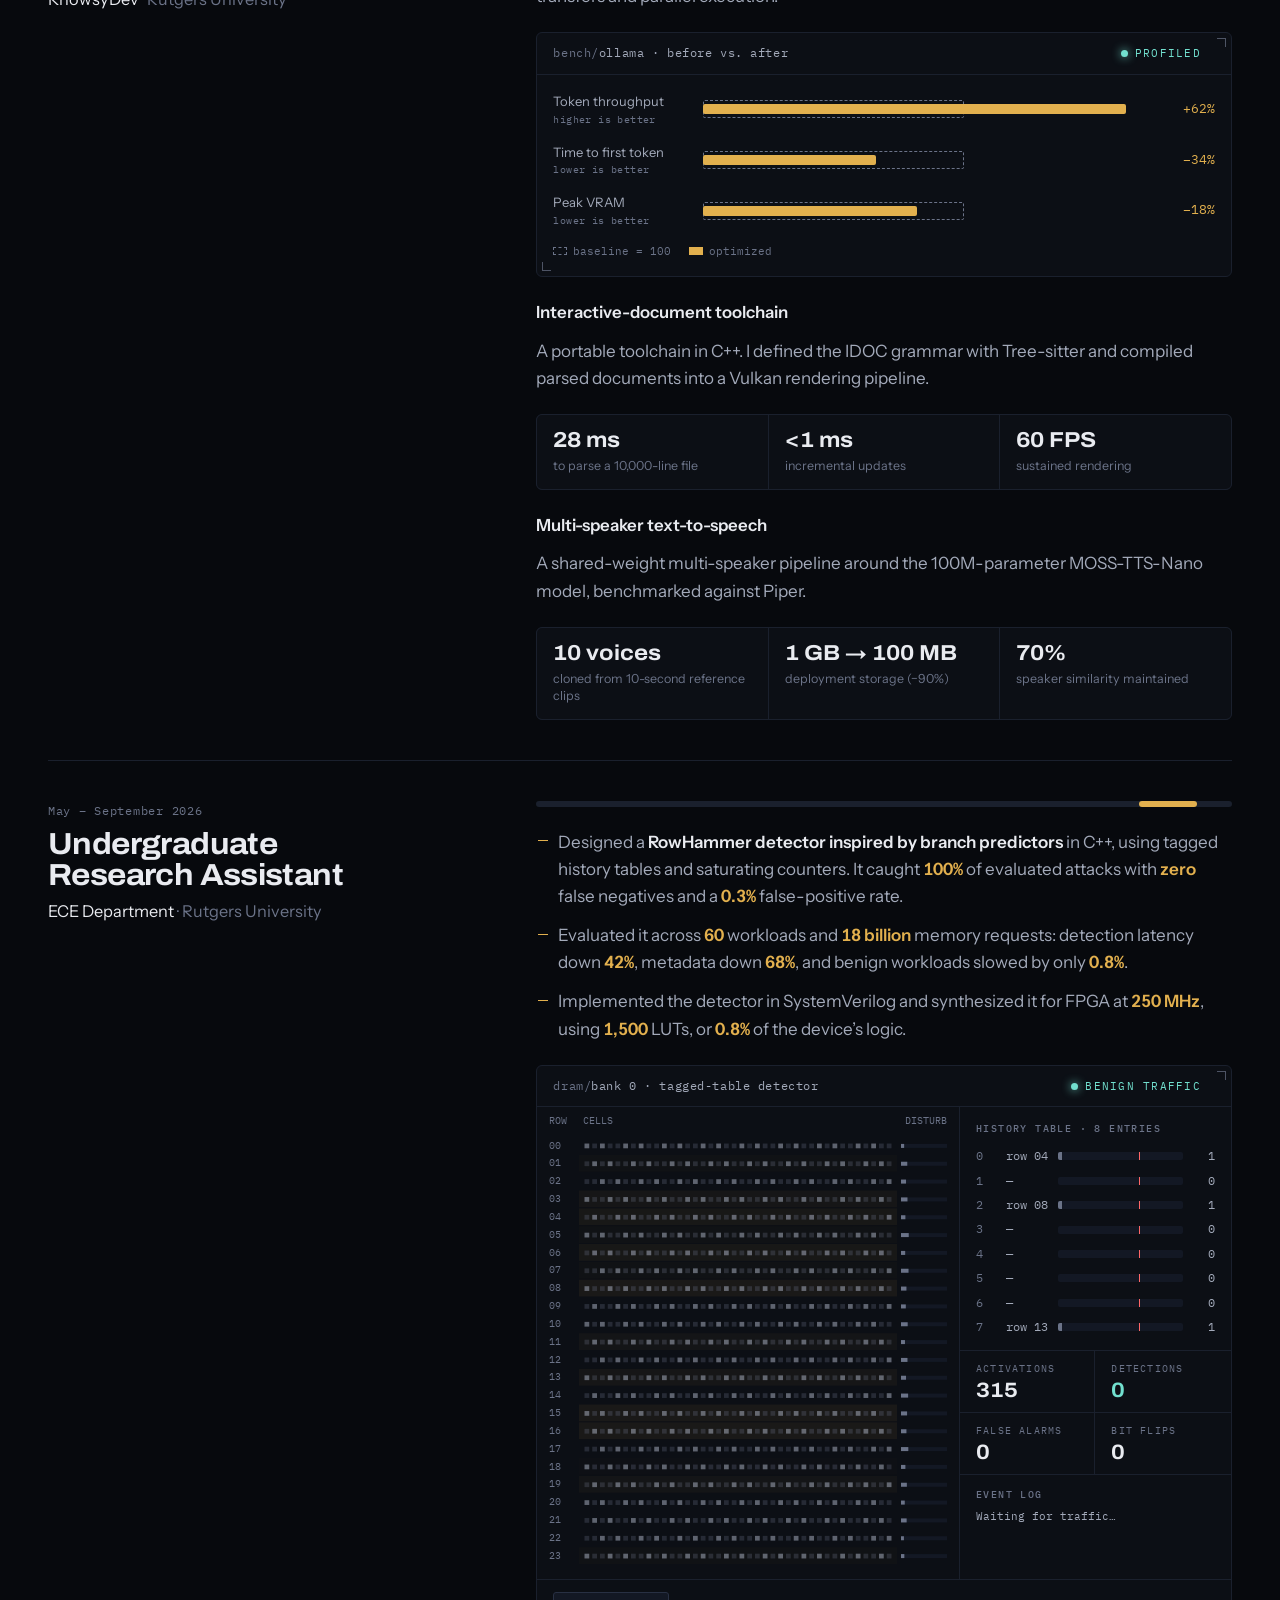
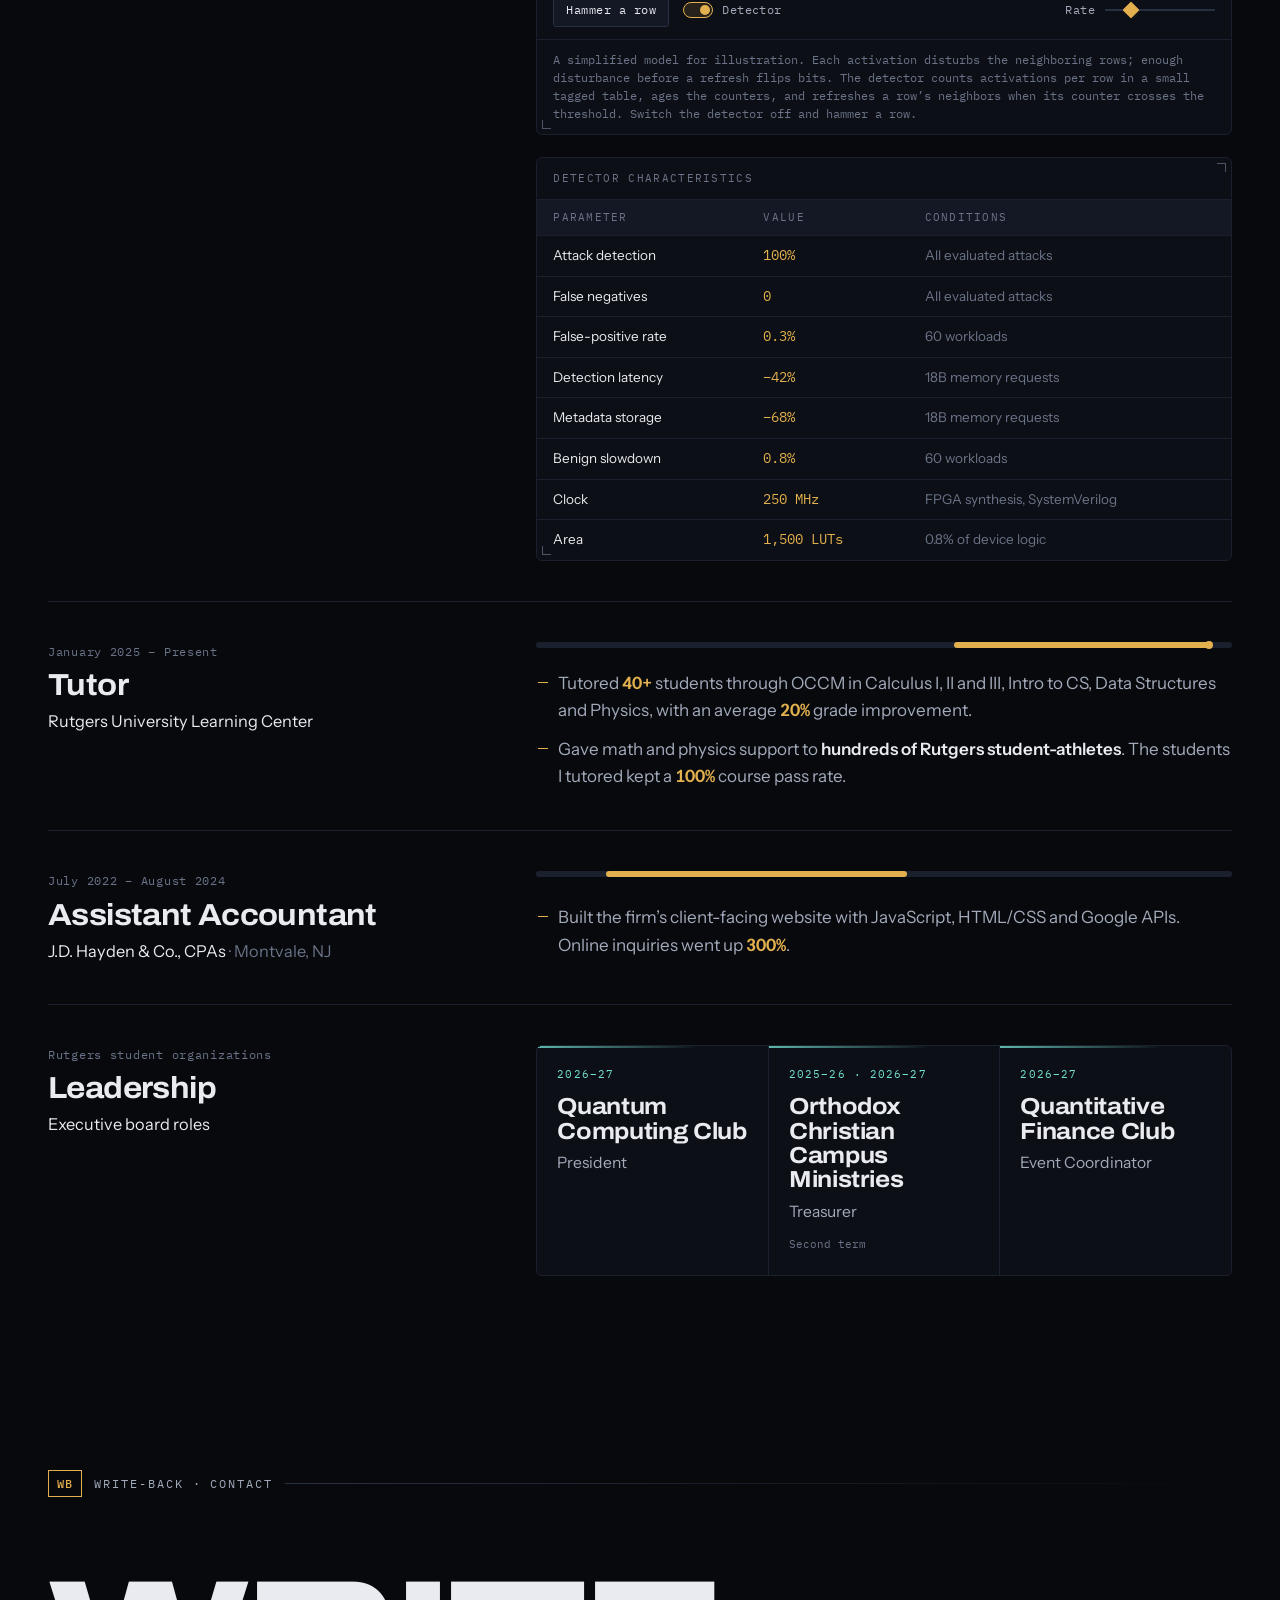
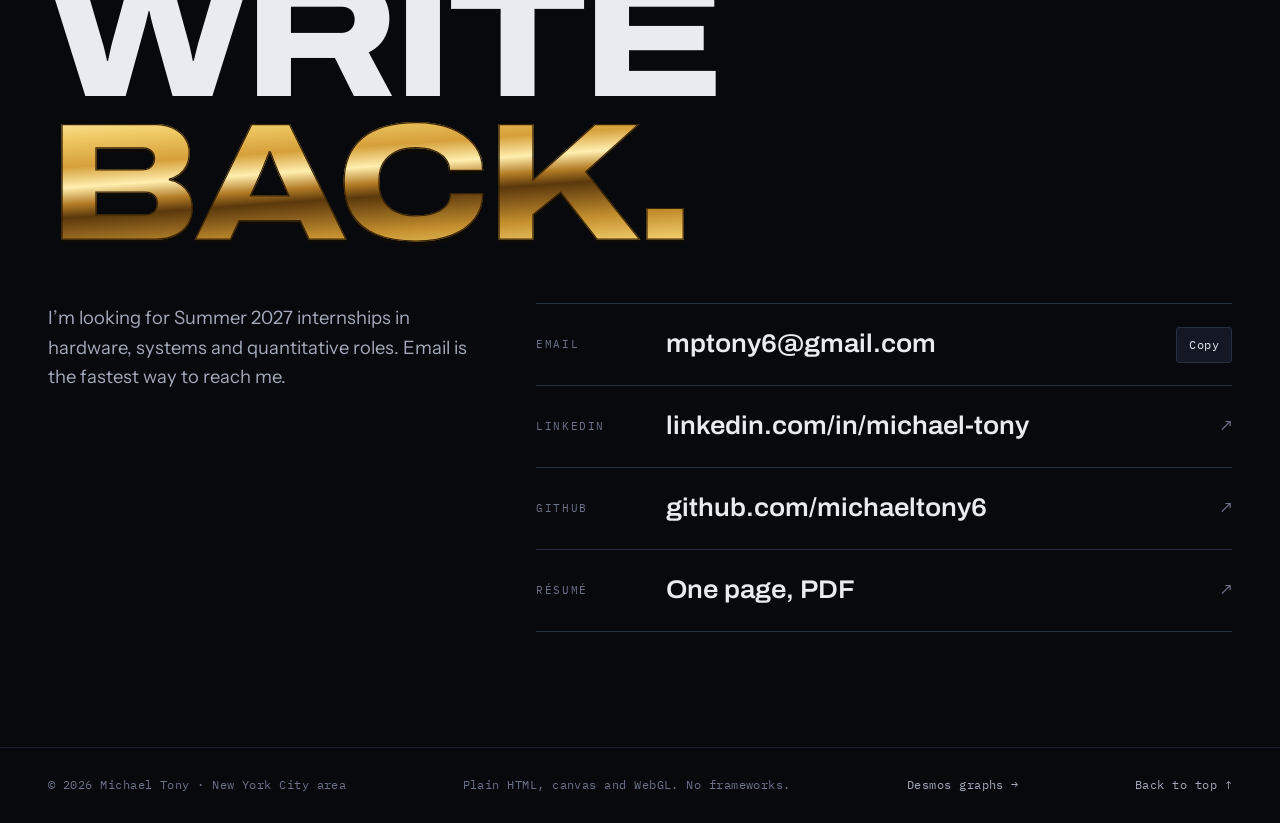
==== commit 57c2e1be: "Lead leadership cards with club names, roles beneath Co-Authored-By: Claude Opus 5.5 <noreply@anthro" ====
--- a/index.html
+++ b/index.html
@@ -550,19 +550,19 @@
           <div class="lead-grid">
             <div class="lead-card">
               <p class="lead-term">2026–27</p>
-              <h4>President</h4>
-              <p class="lead-org">Quantum Computing Club</p>
+              <h4>Quantum Computing Club</h4>
+              <p class="lead-org">President</p>
             </div>
             <div class="lead-card">
               <p class="lead-term">2025–26 · 2026–27</p>
-              <h4>Treasurer</h4>
-              <p class="lead-org">Orthodox Christian Campus Ministries (OCCM)</p>
+              <h4>Orthodox Christian Campus Ministries</h4>
+              <p class="lead-org">Treasurer</p>
               <p class="lead-note">Second term</p>
             </div>
             <div class="lead-card">
               <p class="lead-term">2026–27</p>
-              <h4>Event Coordinator</h4>
-              <p class="lead-org">Quantitative Finance Club</p>
+              <h4>Quantitative Finance Club</h4>
+              <p class="lead-org">Event Coordinator</p>
             </div>
           </div>
         </div>
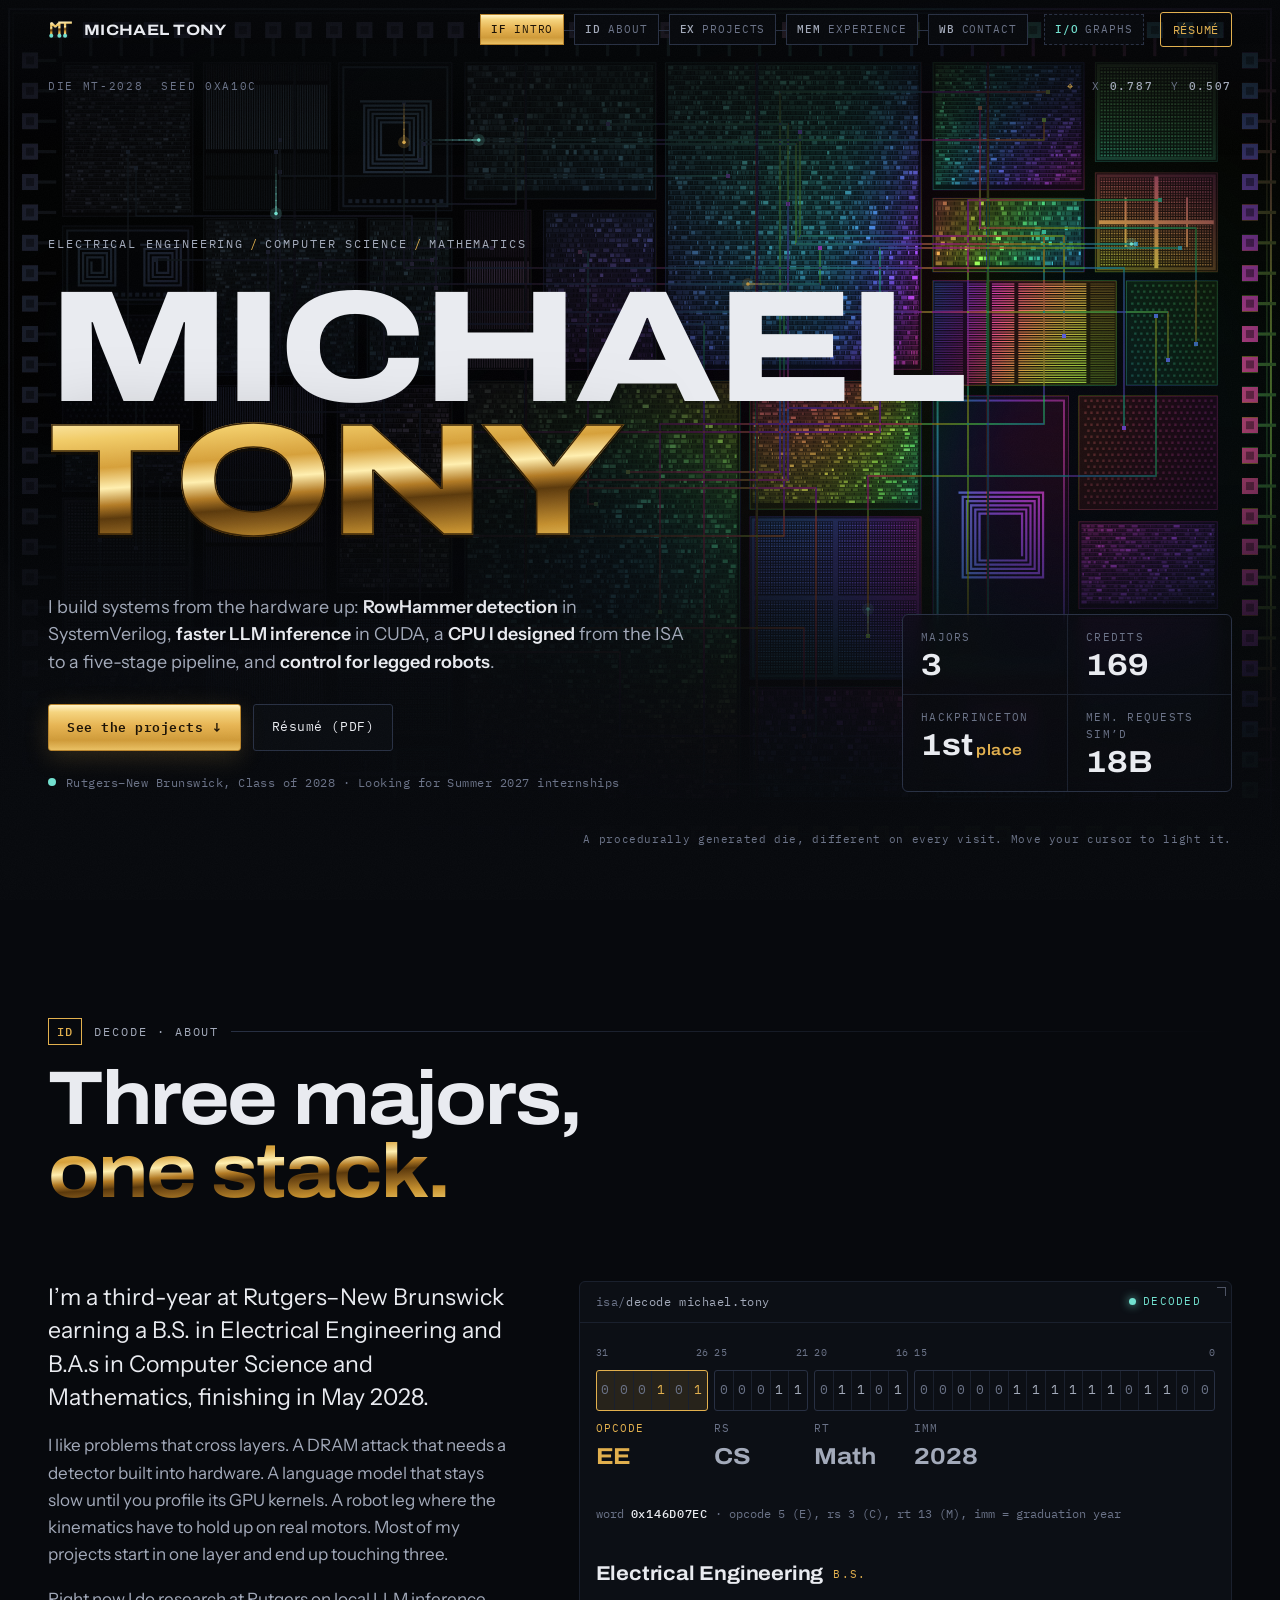
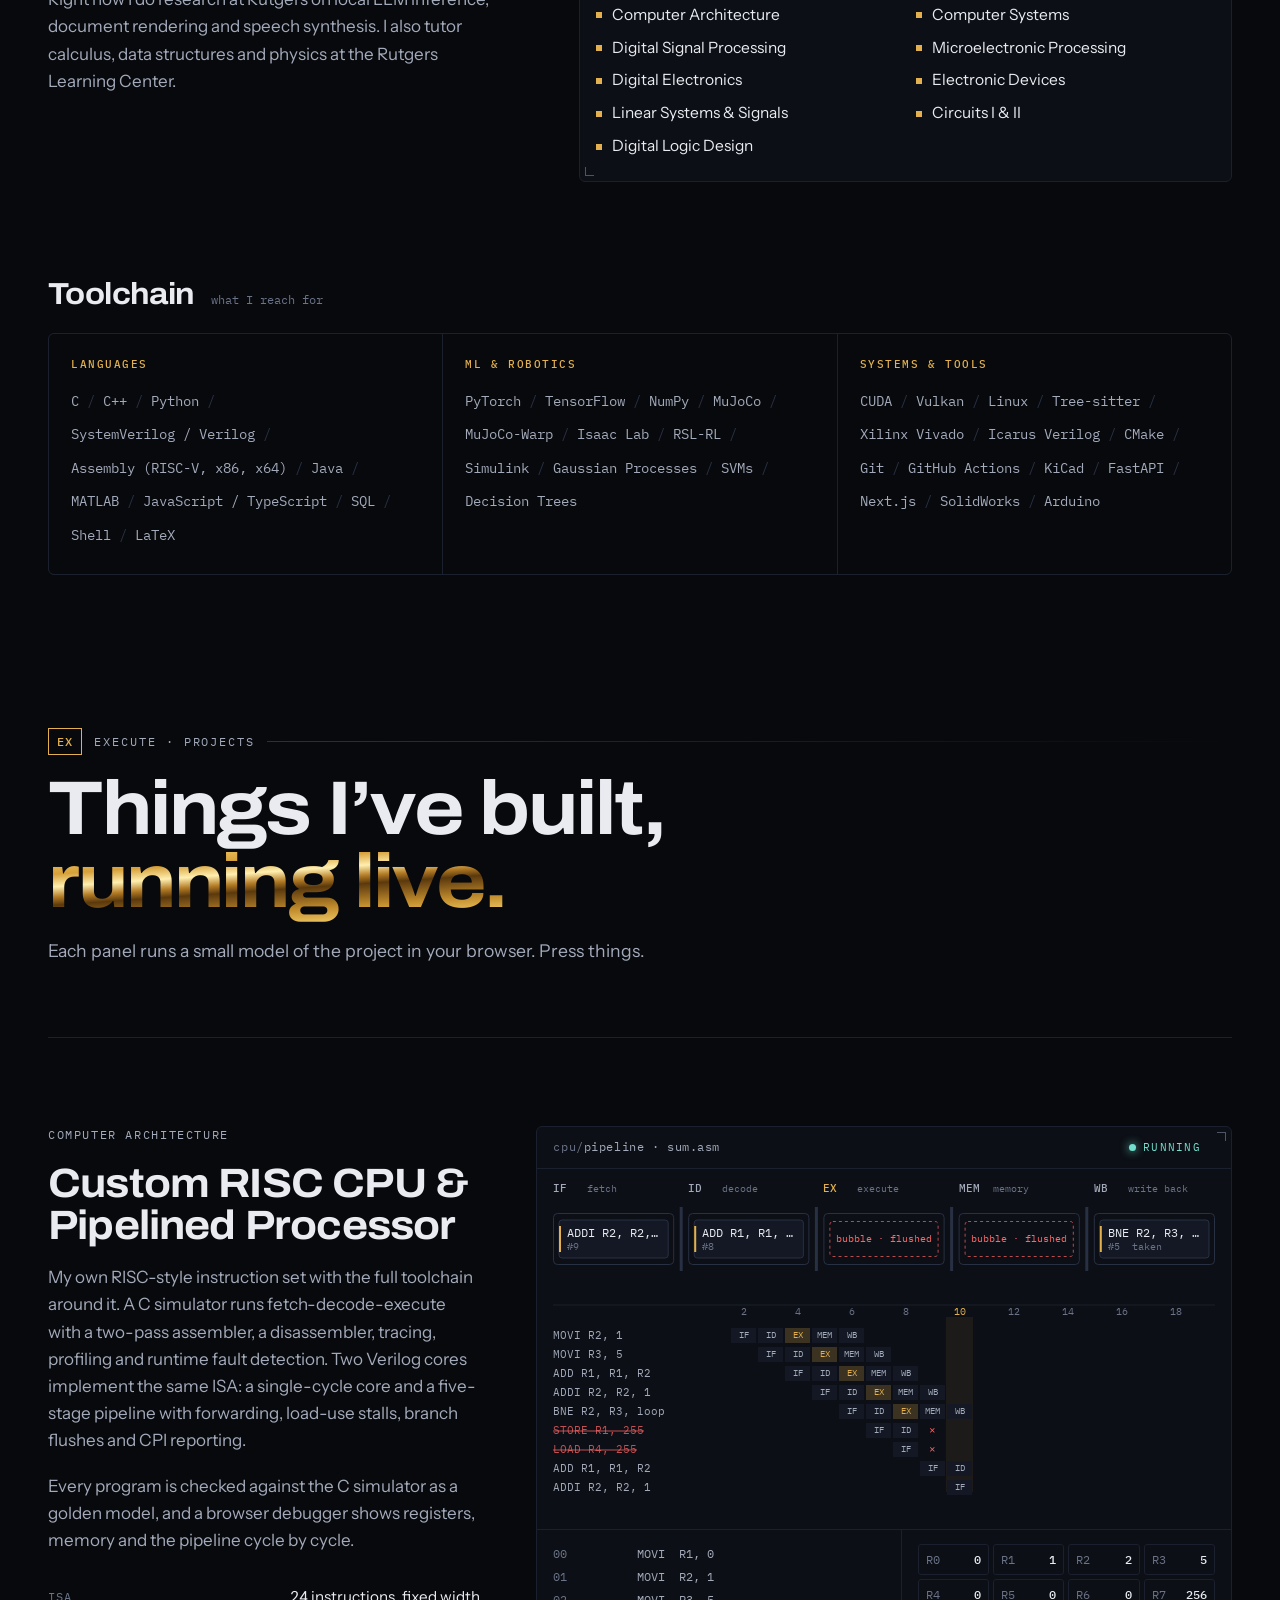
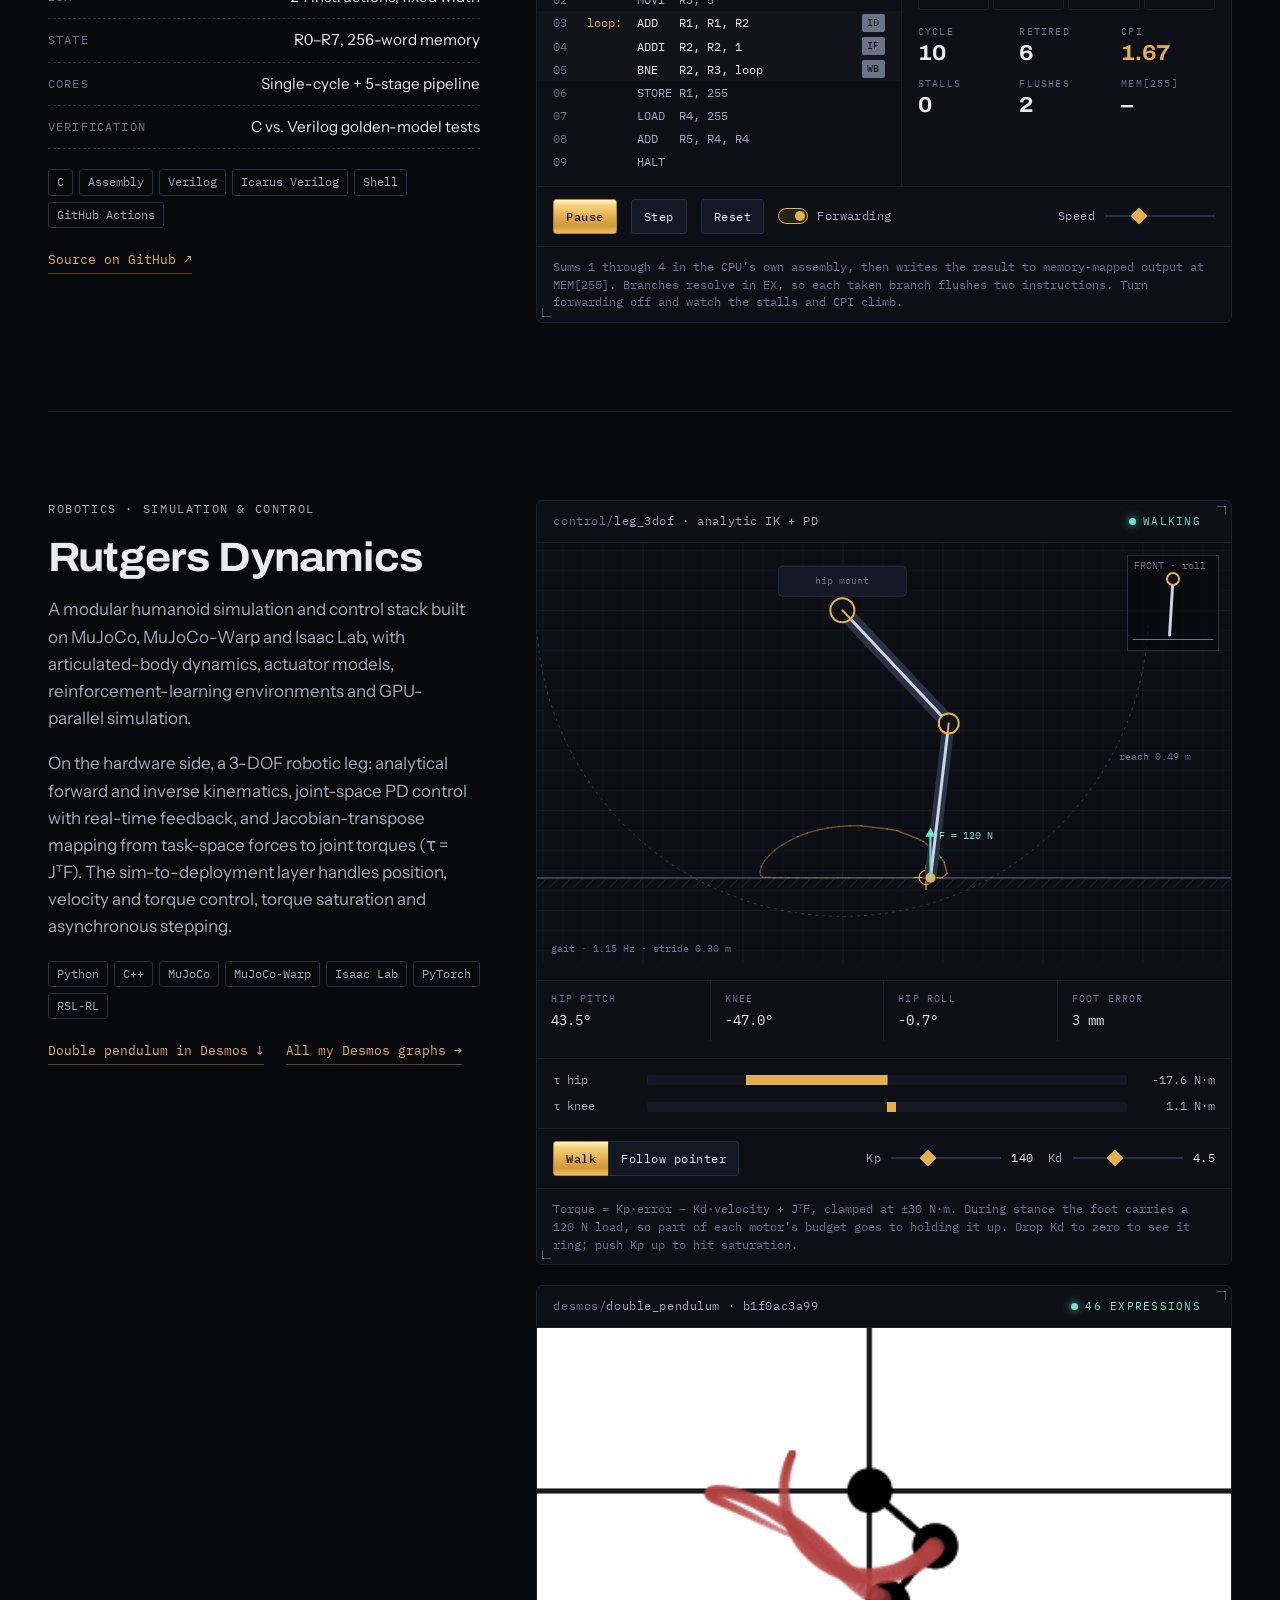
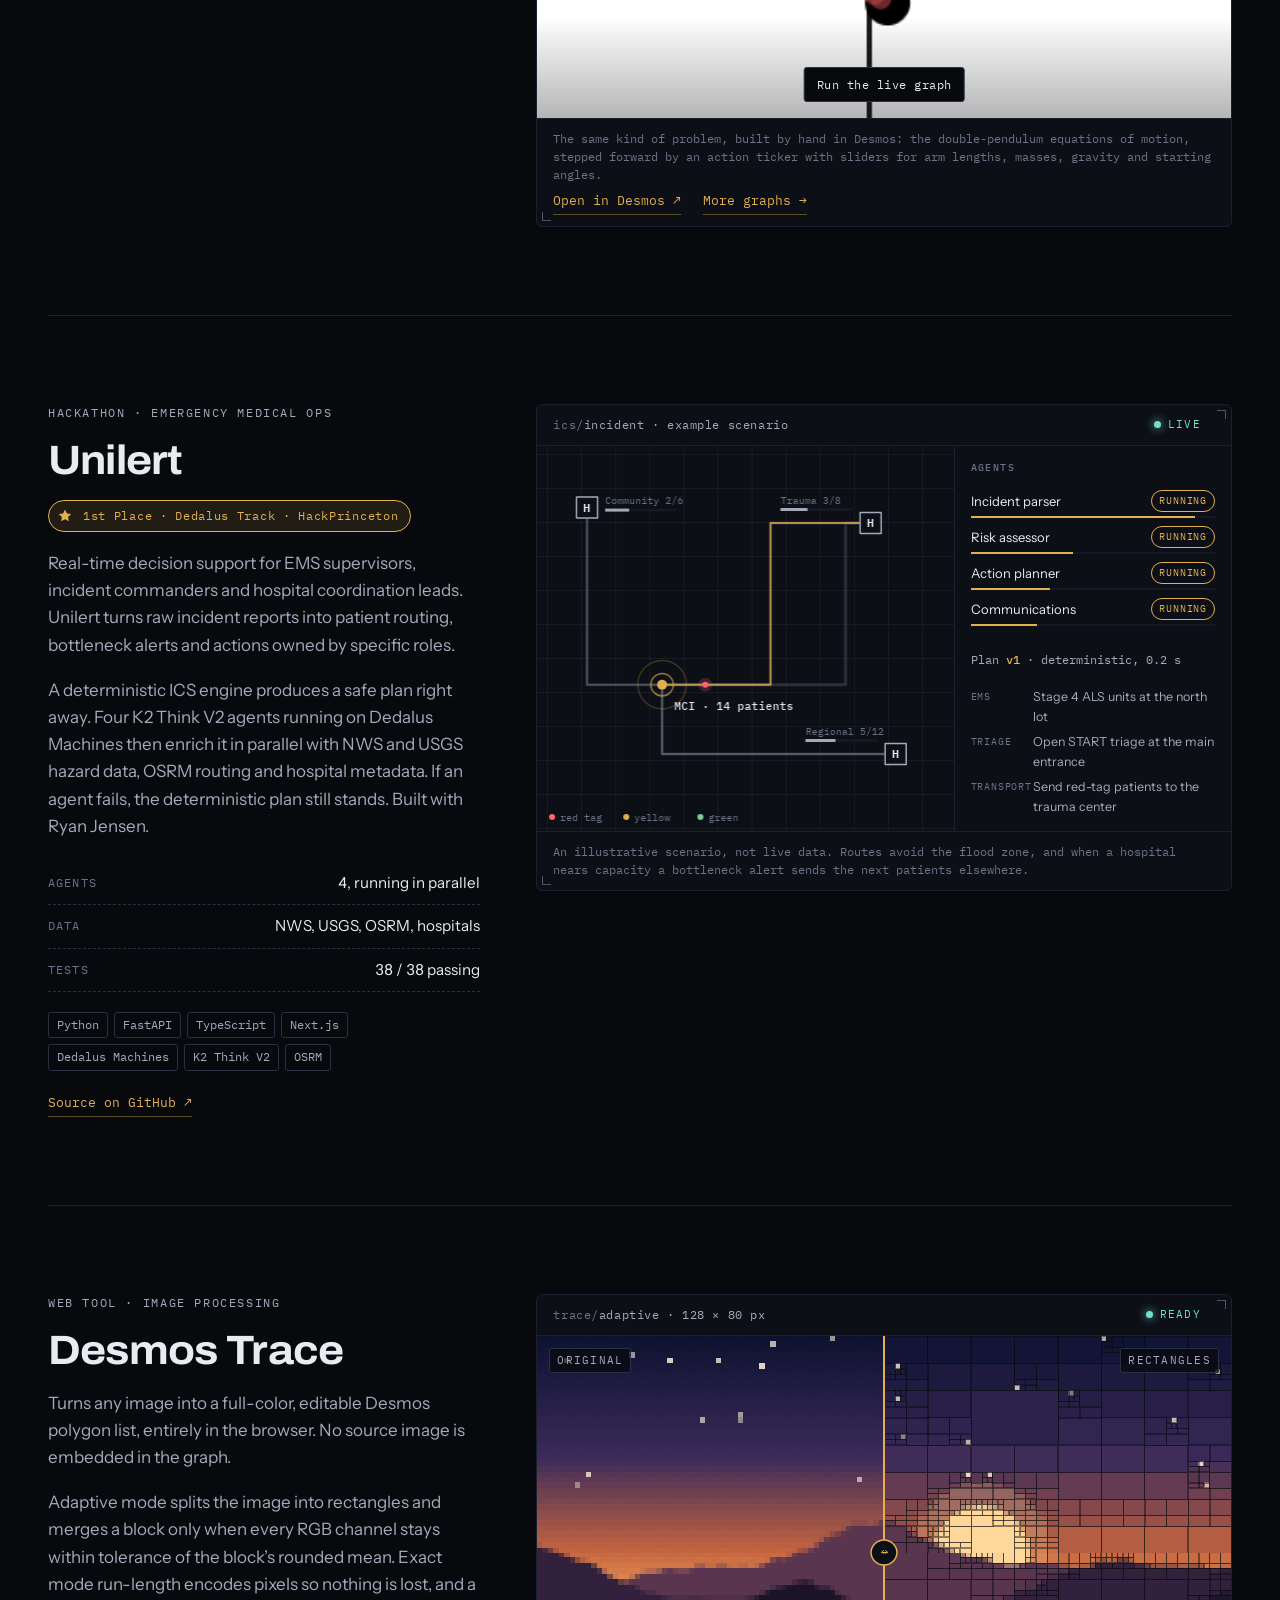
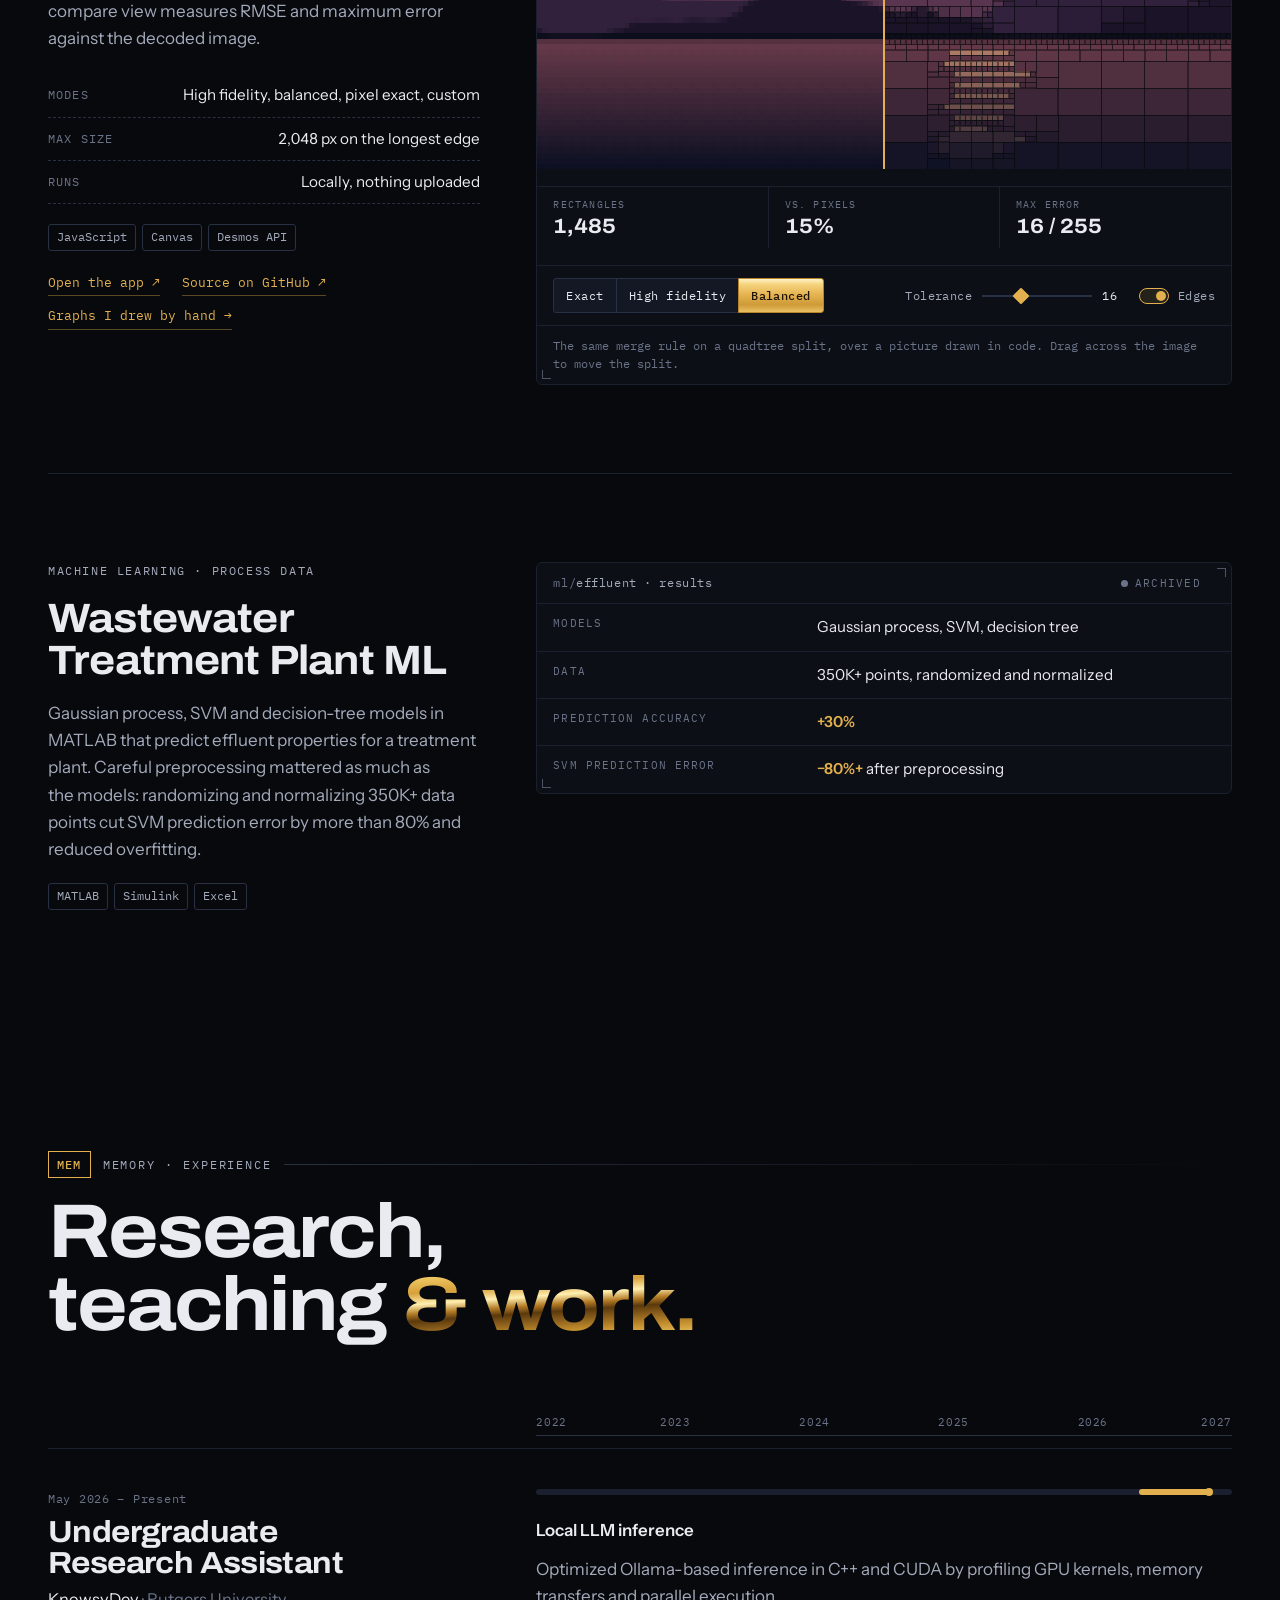
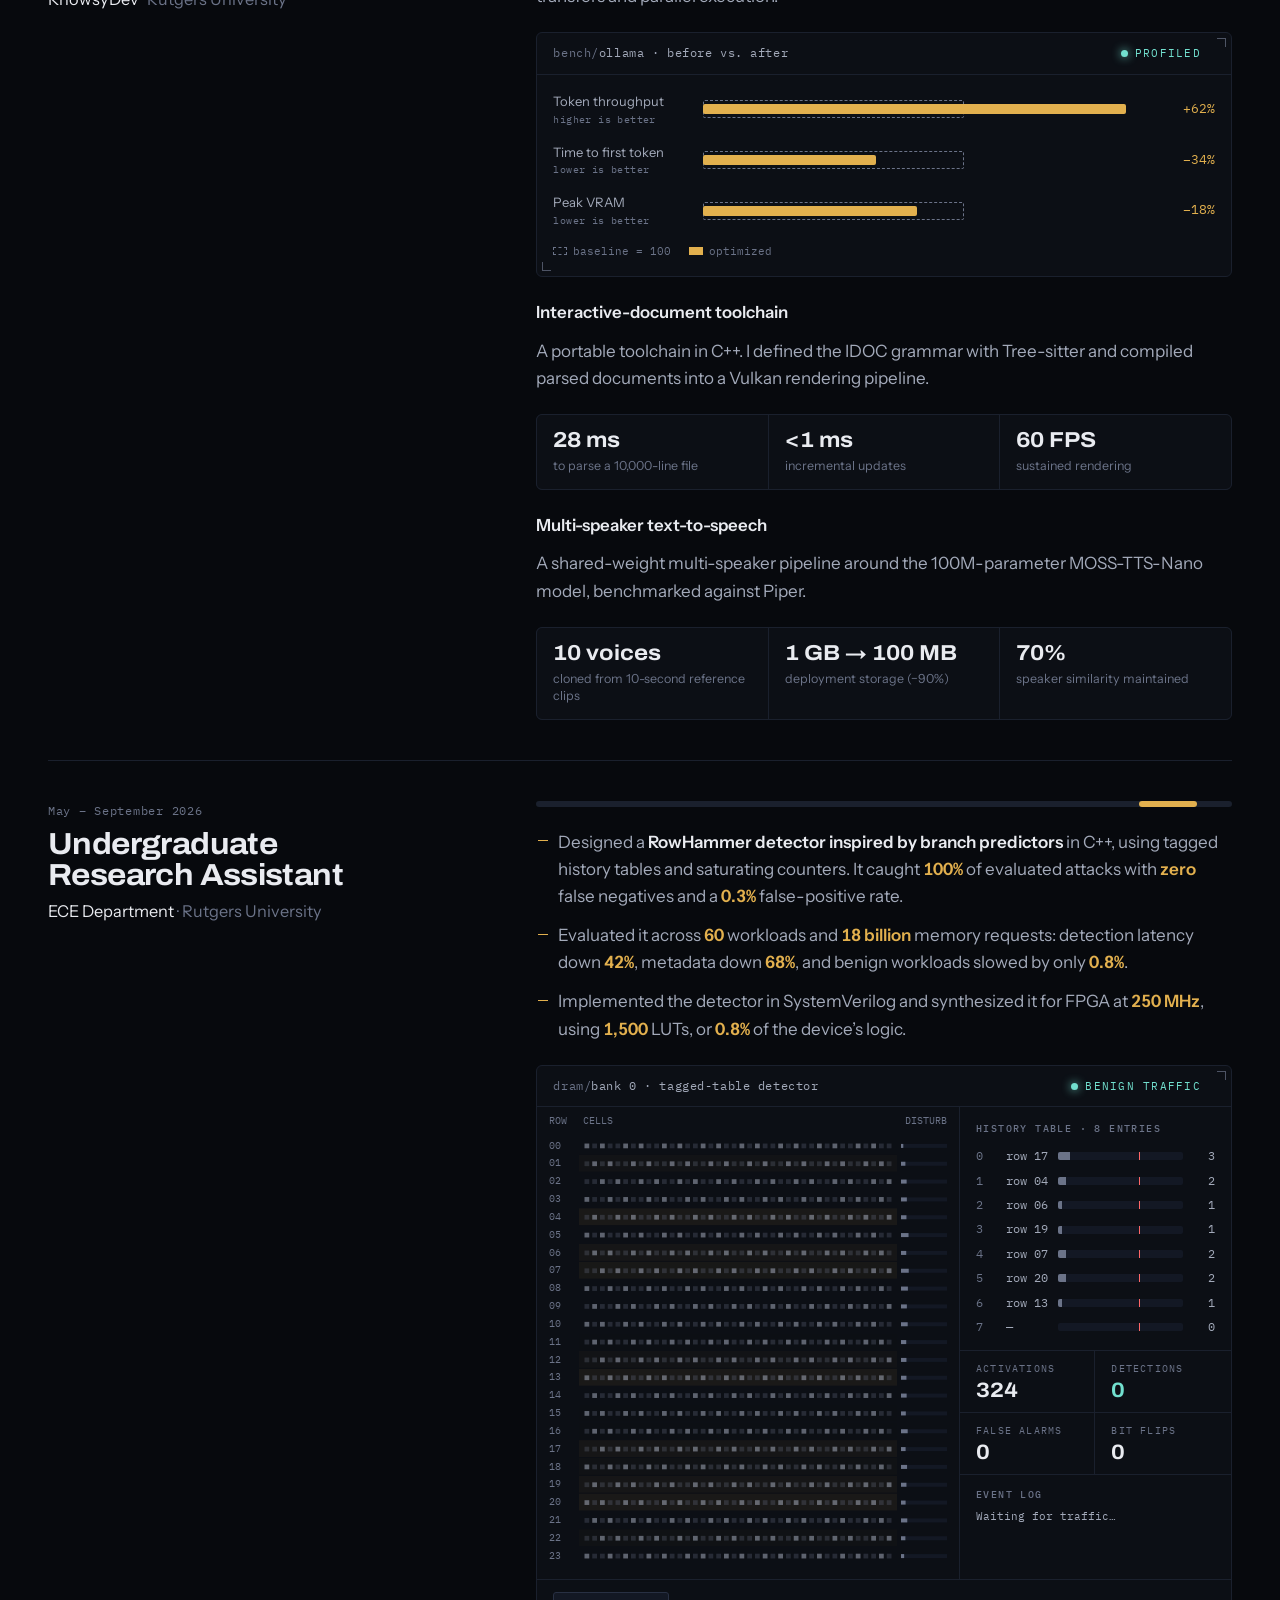
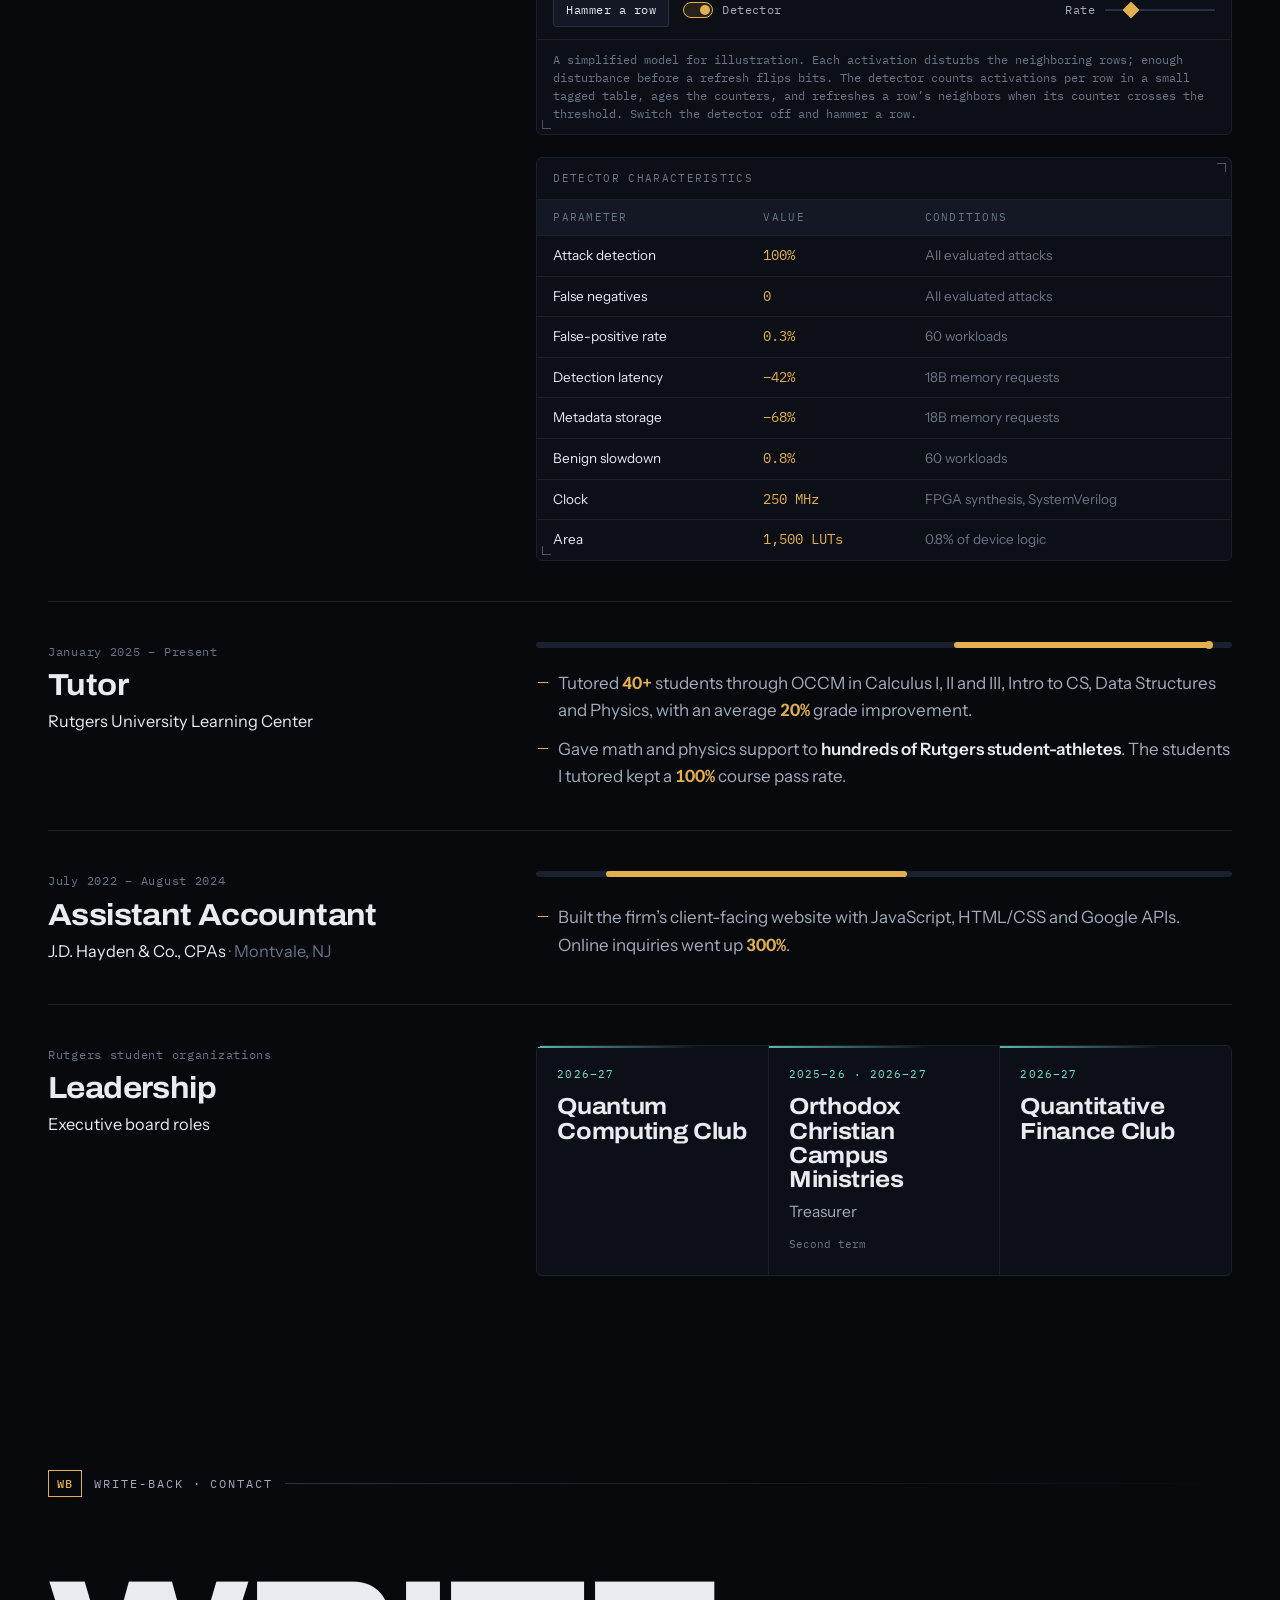
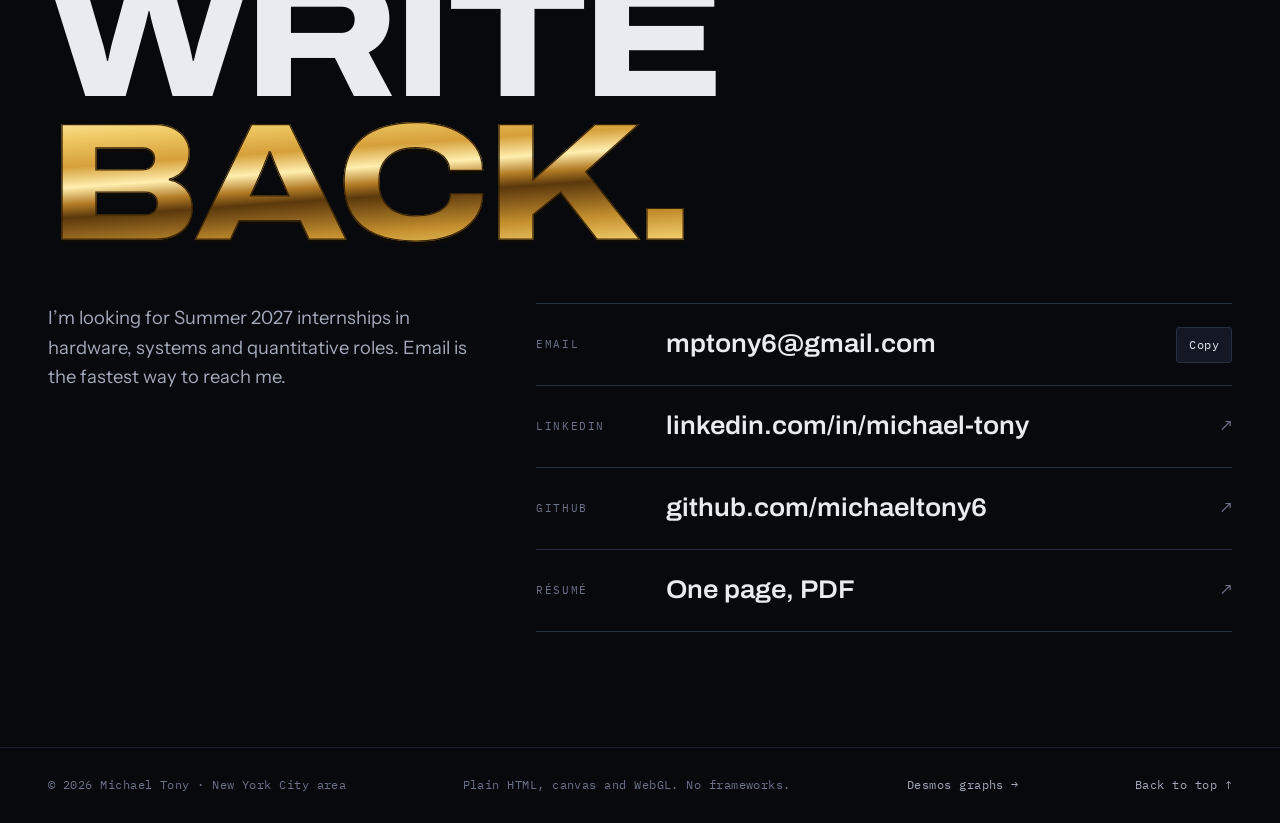
==== commit b3b97273: "Show only club names for QCC and QFC; keep OCCM treasurer role Co-Authored-By: Claude Opus 5.5 <nore" ====
--- a/index.html
+++ b/index.html
@@ -551,7 +551,6 @@
             <div class="lead-card">
               <p class="lead-term">2026–27</p>
               <h4>Quantum Computing Club</h4>
-              <p class="lead-org">President</p>
             </div>
             <div class="lead-card">
               <p class="lead-term">2025–26 · 2026–27</p>
@@ -562,7 +561,6 @@
             <div class="lead-card">
               <p class="lead-term">2026–27</p>
               <h4>Quantitative Finance Club</h4>
-              <p class="lead-org">Event Coordinator</p>
             </div>
           </div>
         </div>
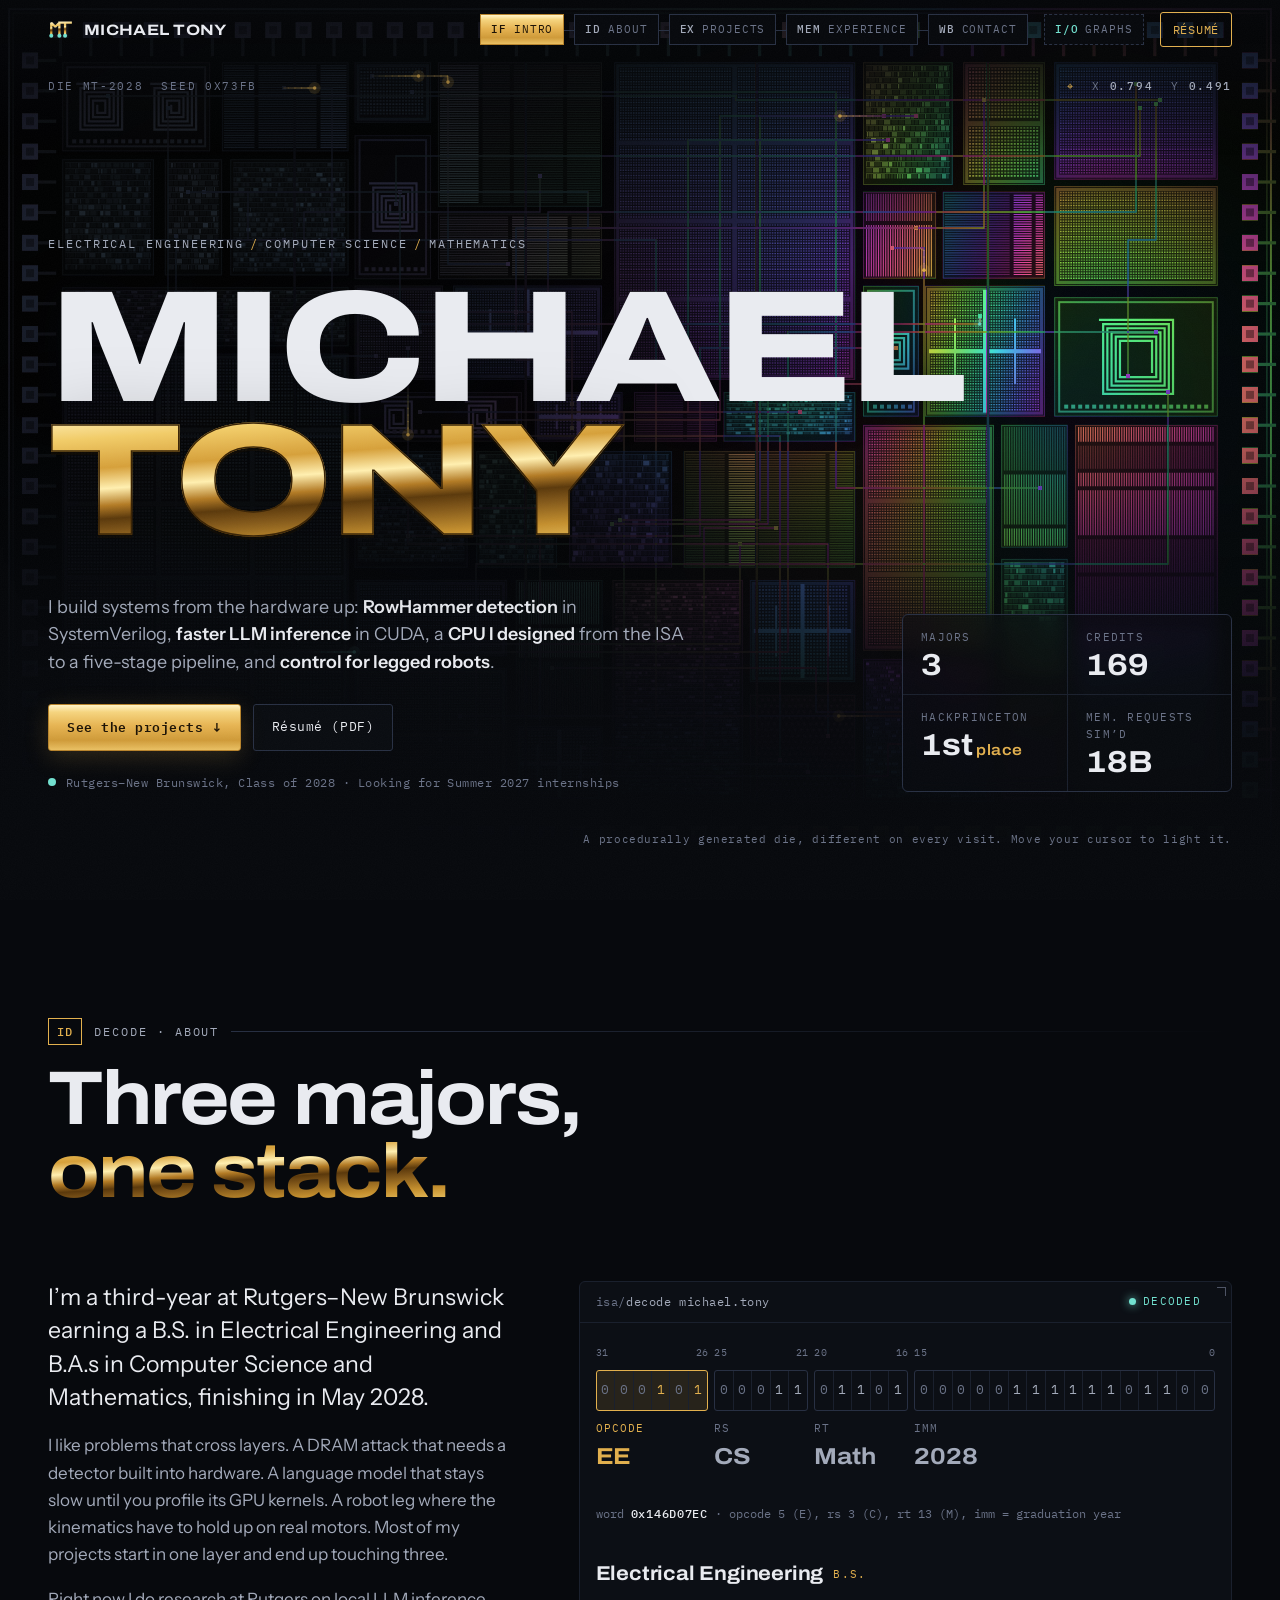
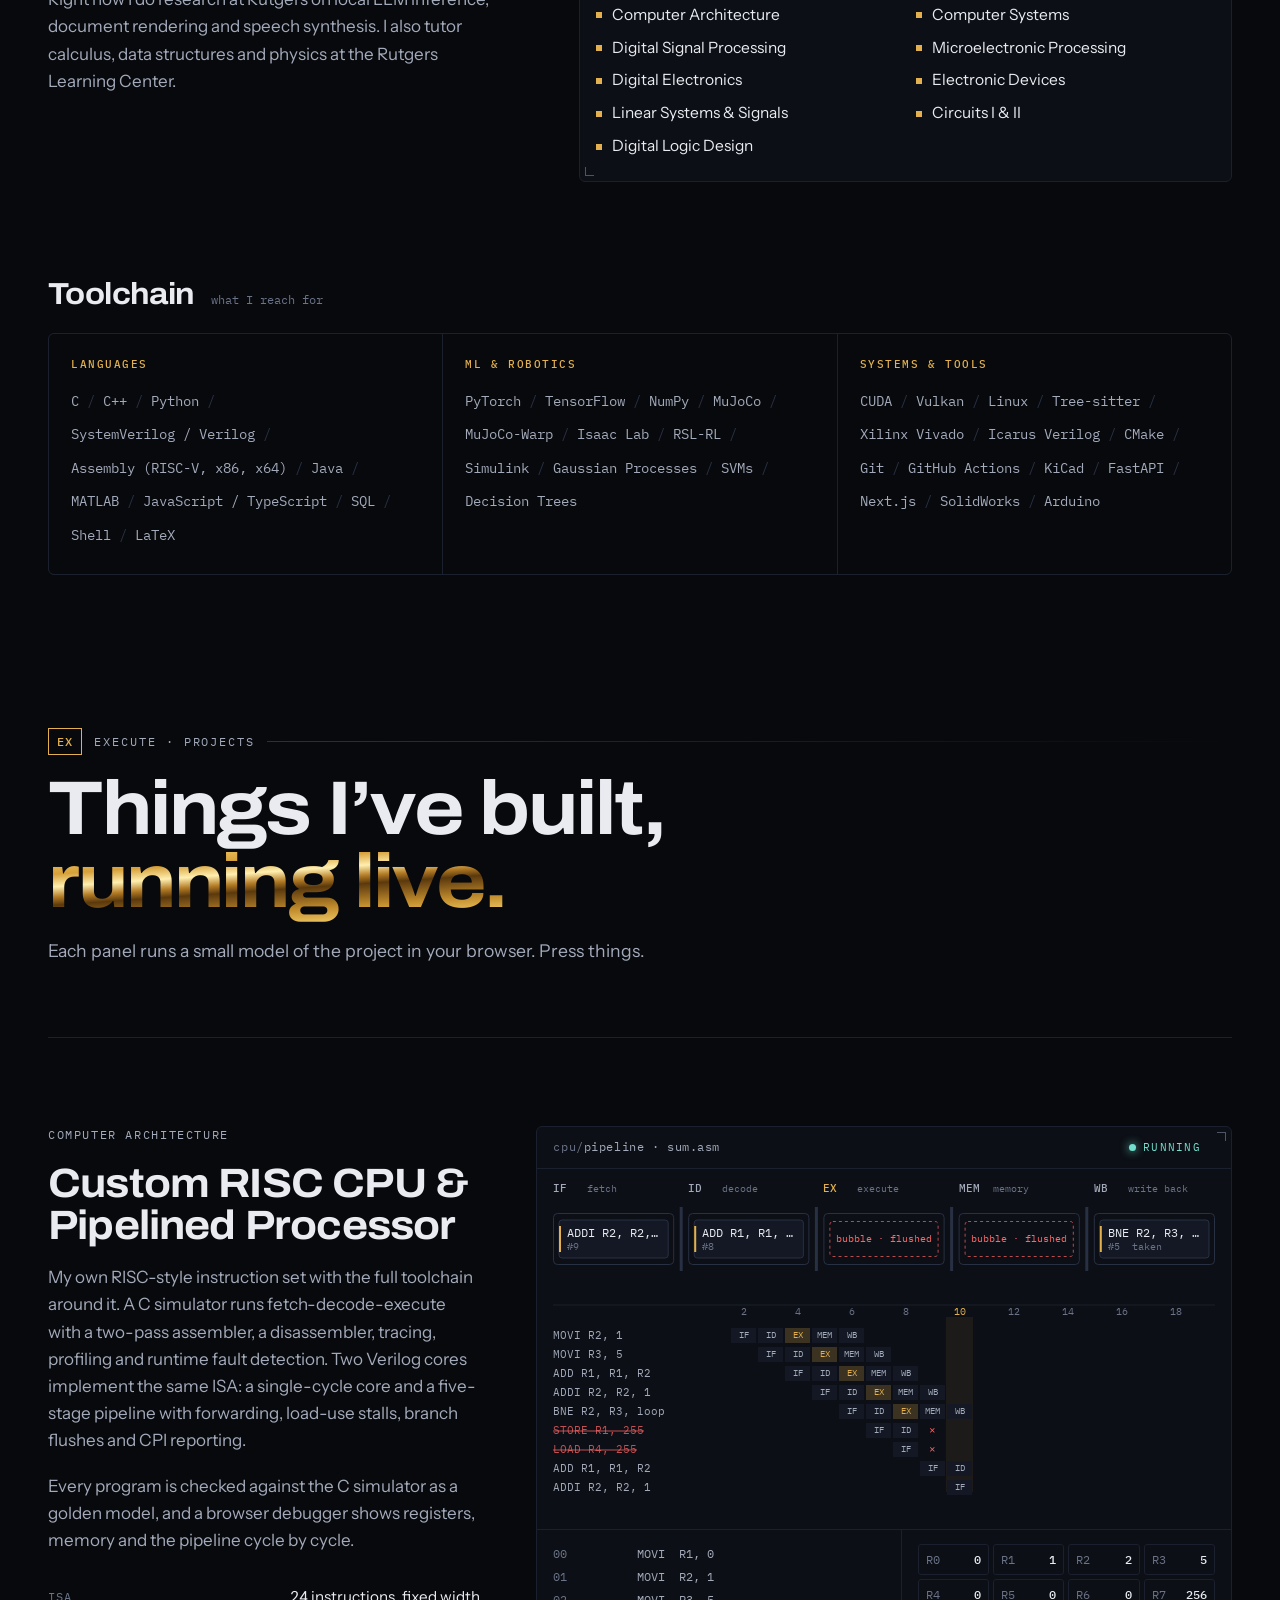
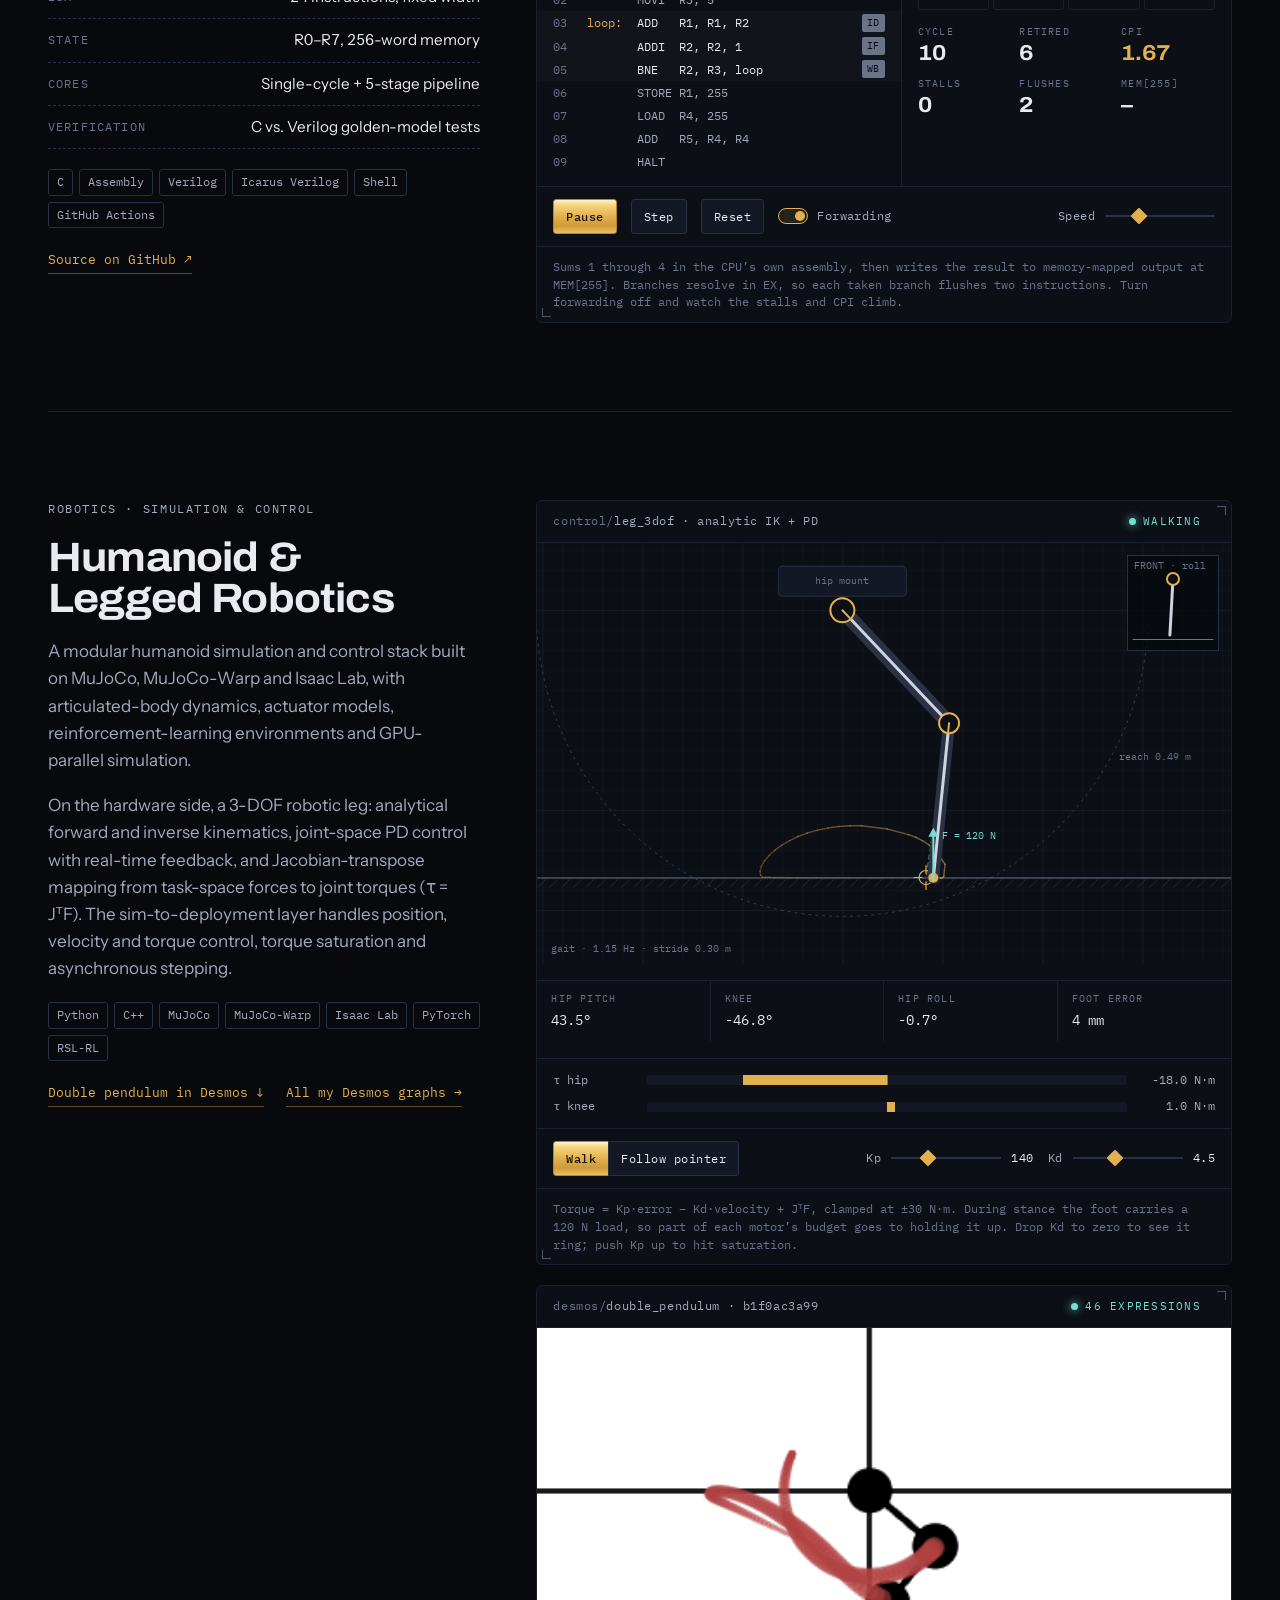
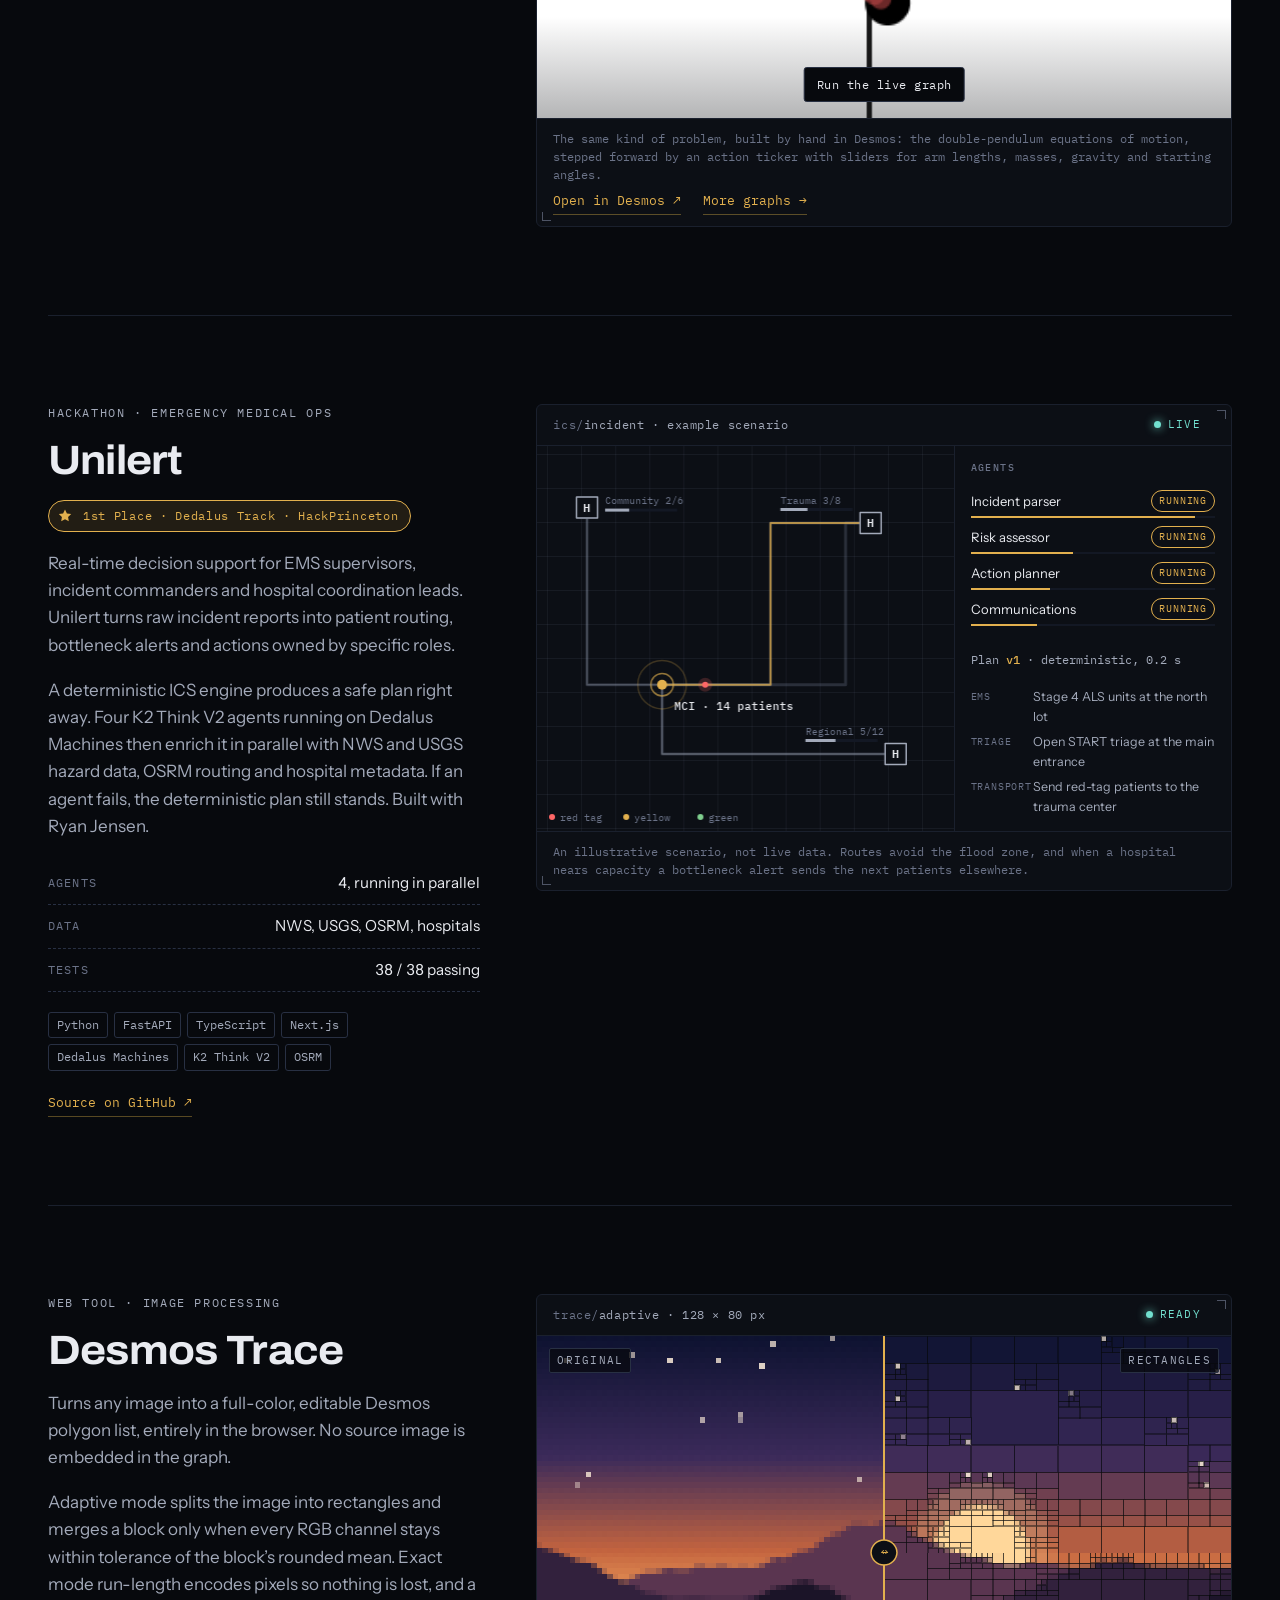
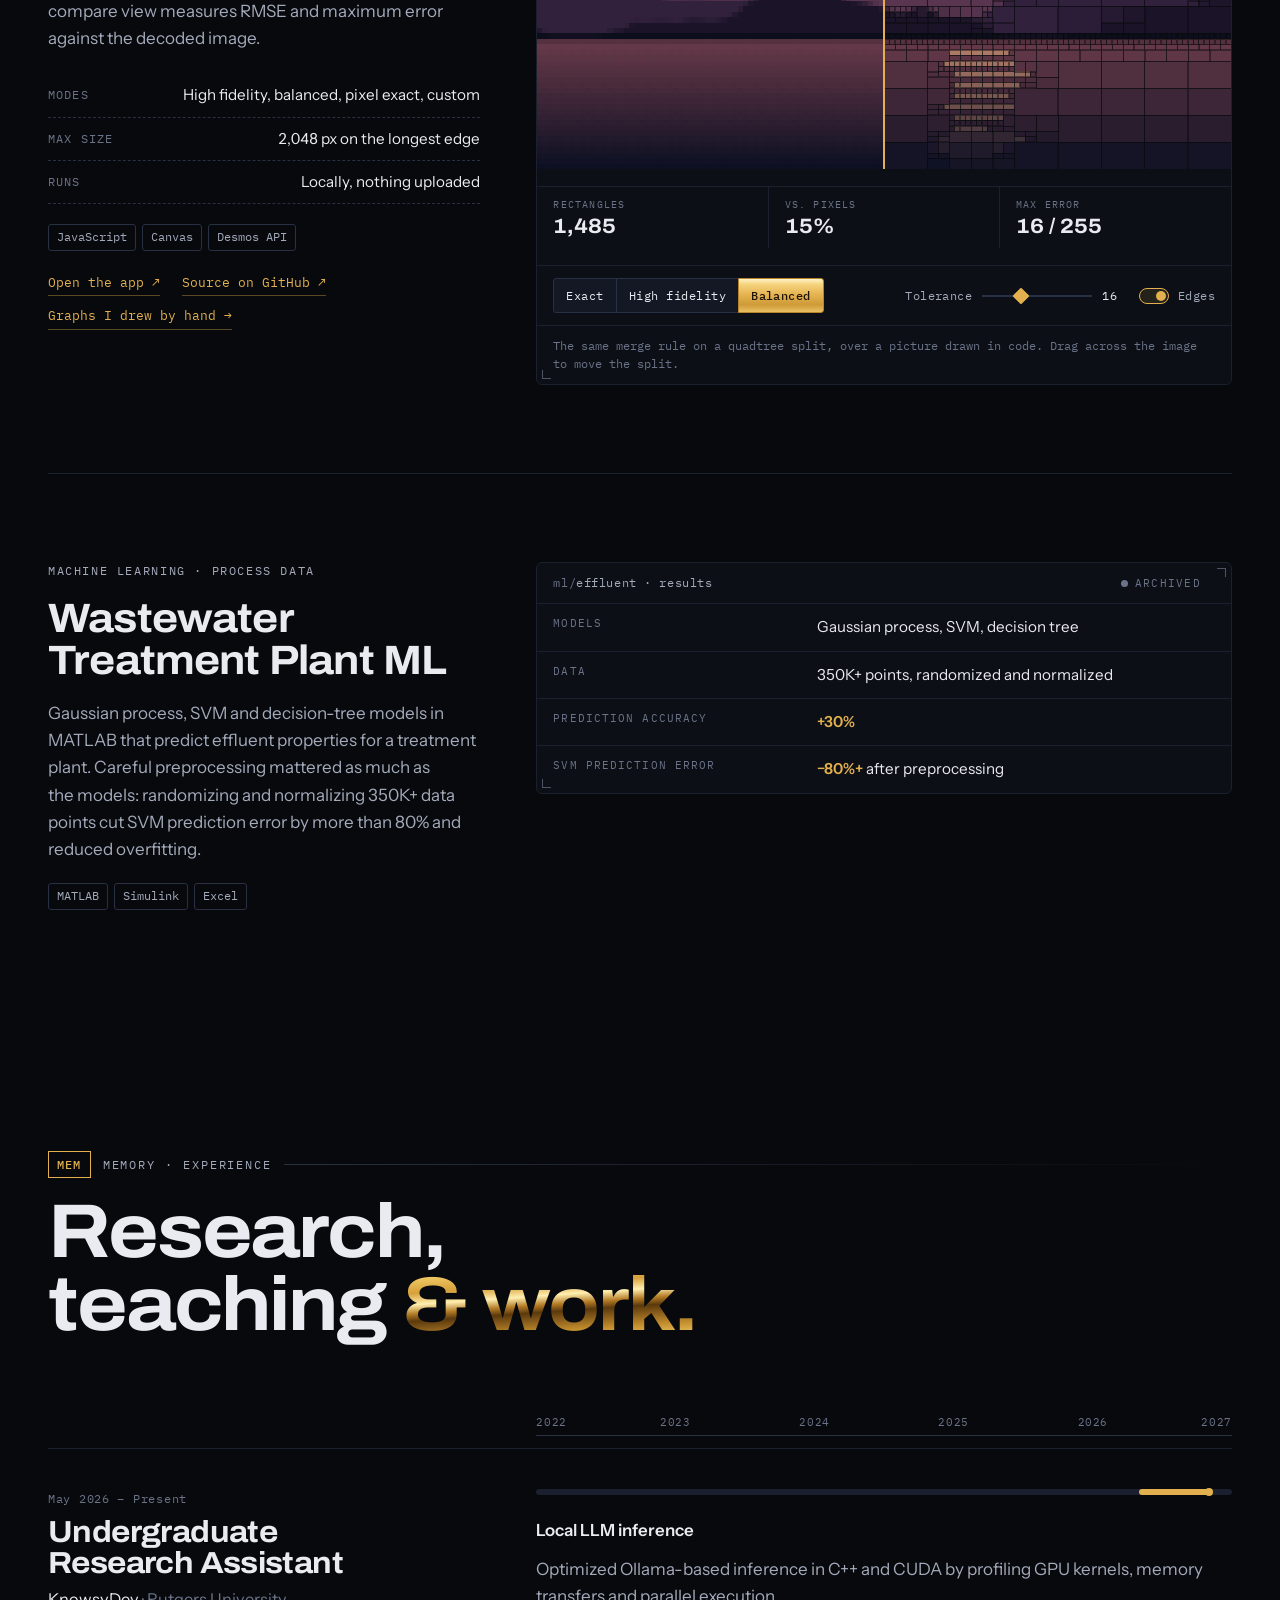
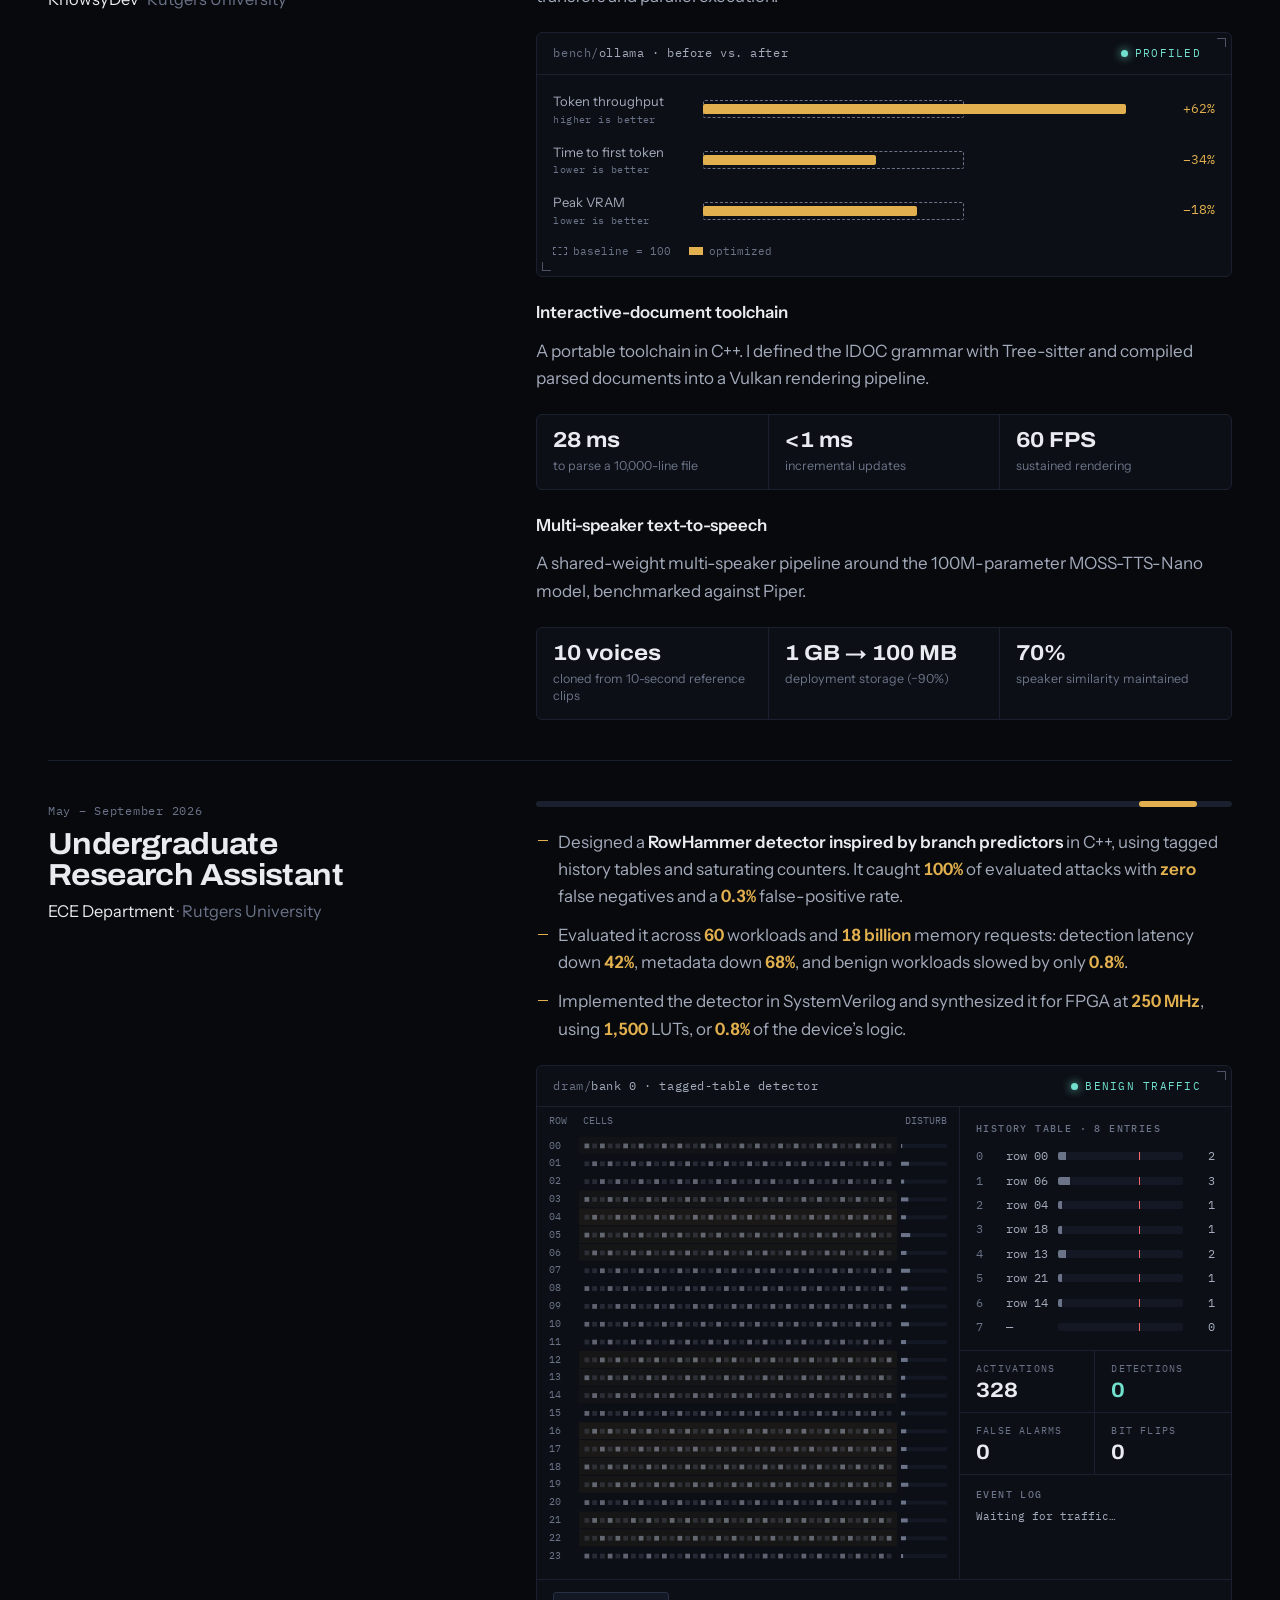
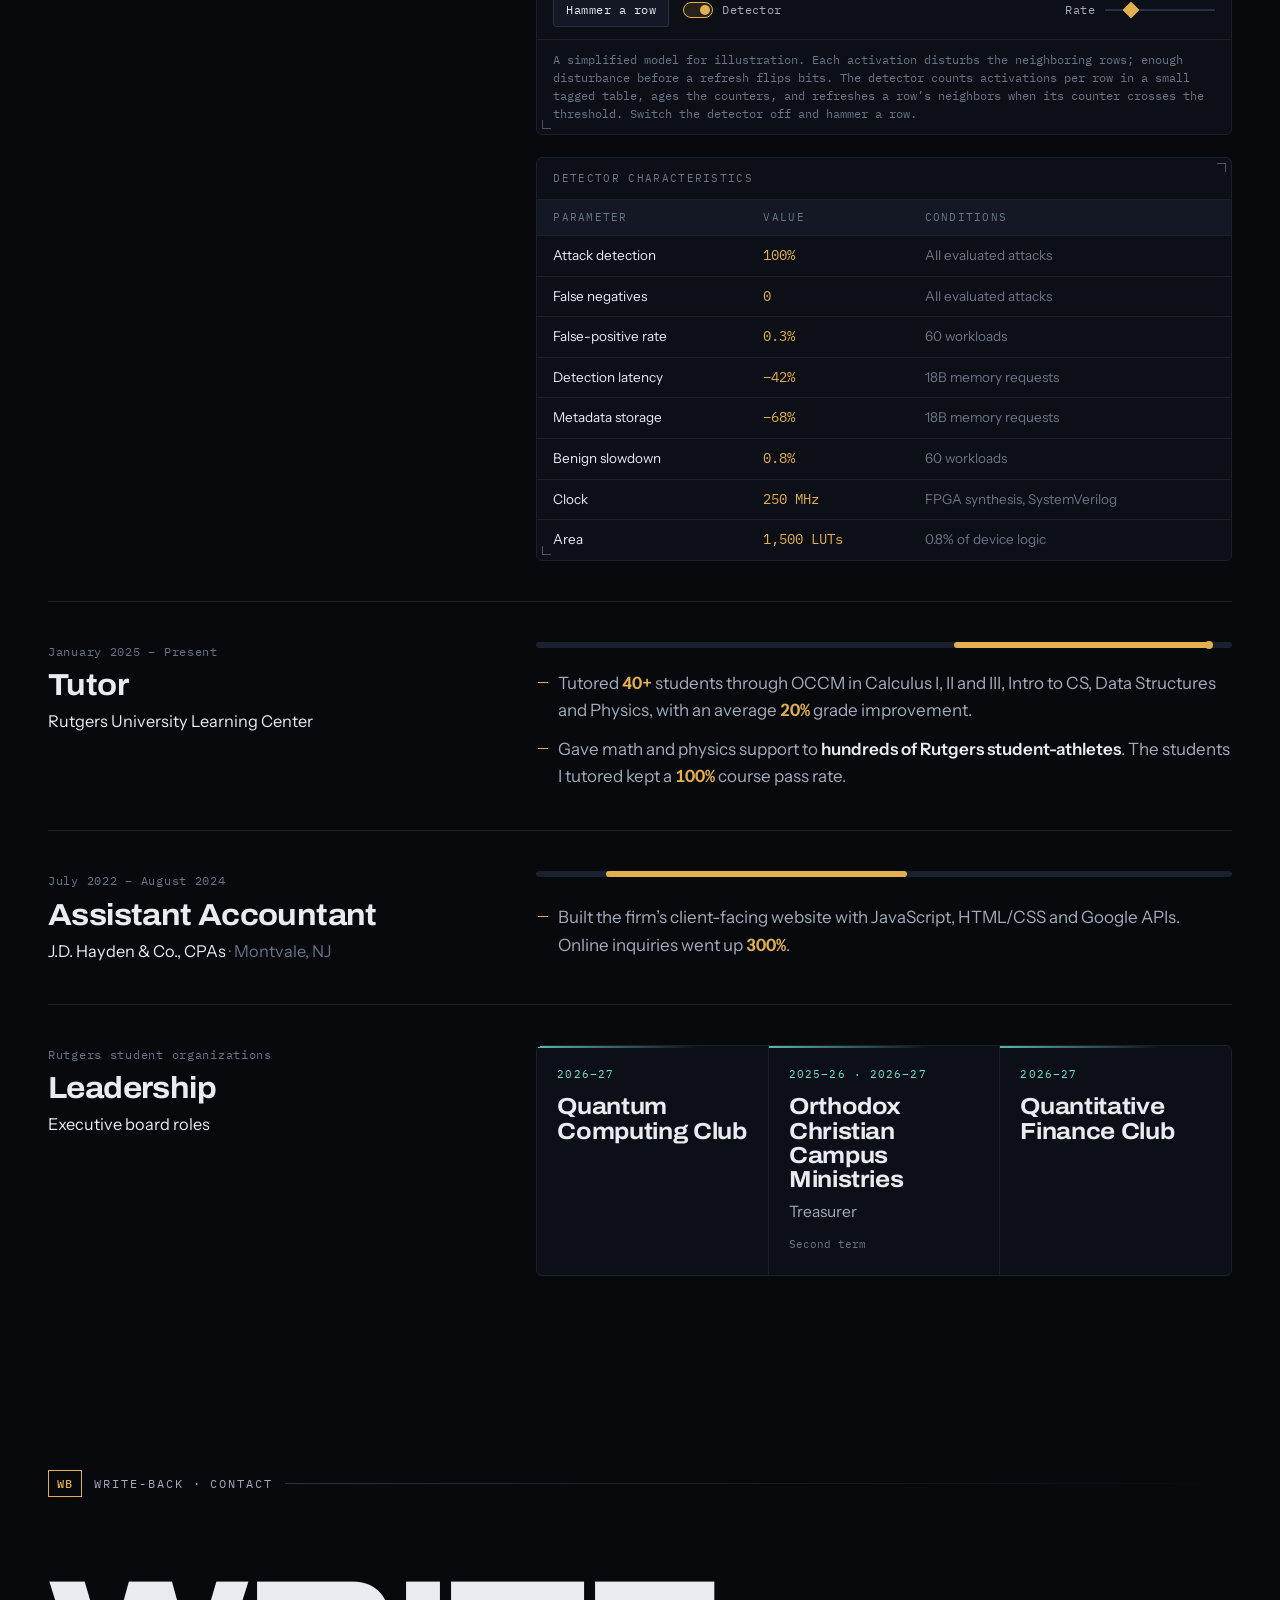
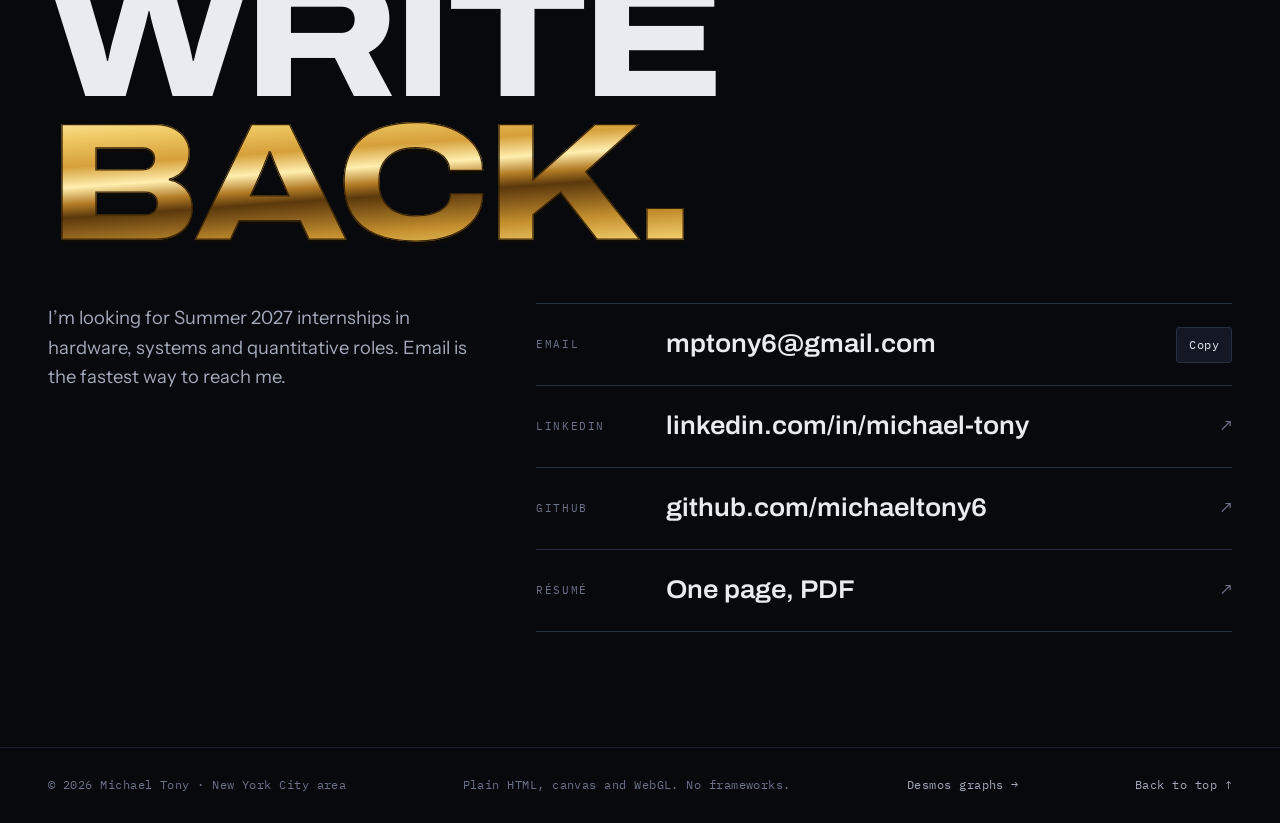
==== commit b1601ef9: "Rename the Rutgers Dynamics project to Humanoid & Legged Robotics Co-Authored-By: Claude Opus 5.5 <n" ====
--- a/index.html
+++ b/index.html
@@ -231,11 +231,11 @@
       </div>
     </article>
 
-    <!-- Rutgers Dynamics -->
+    <!-- Humanoid & legged robotics -->
     <article class="project" id="robotics">
       <div class="project-copy reveal">
         <p class="kicker">Robotics · Simulation &amp; control</p>
-        <h3>Rutgers Dynamics</h3>
+        <h3>Humanoid &amp; Legged Robotics</h3>
         <p>A modular humanoid simulation and control stack built on MuJoCo, MuJoCo-Warp and Isaac Lab, with articulated-body dynamics, actuator models, reinforcement-learning environments and GPU-parallel simulation.</p>
         <p>On the hardware side, a 3-DOF robotic leg: analytical forward and inverse kinematics, joint-space PD control with real-time feedback, and Jacobian-transpose mapping from task-space forces to joint torques (τ = JᵀF). The sim-to-deployment layer handles position, velocity and torque control, torque saturation and asynchronous stepping.</p>
         <ul class="stack"><li>Python</li><li>C++</li><li>MuJoCo</li><li>MuJoCo-Warp</li><li>Isaac Lab</li><li>PyTorch</li><li>RSL-RL</li></ul>
